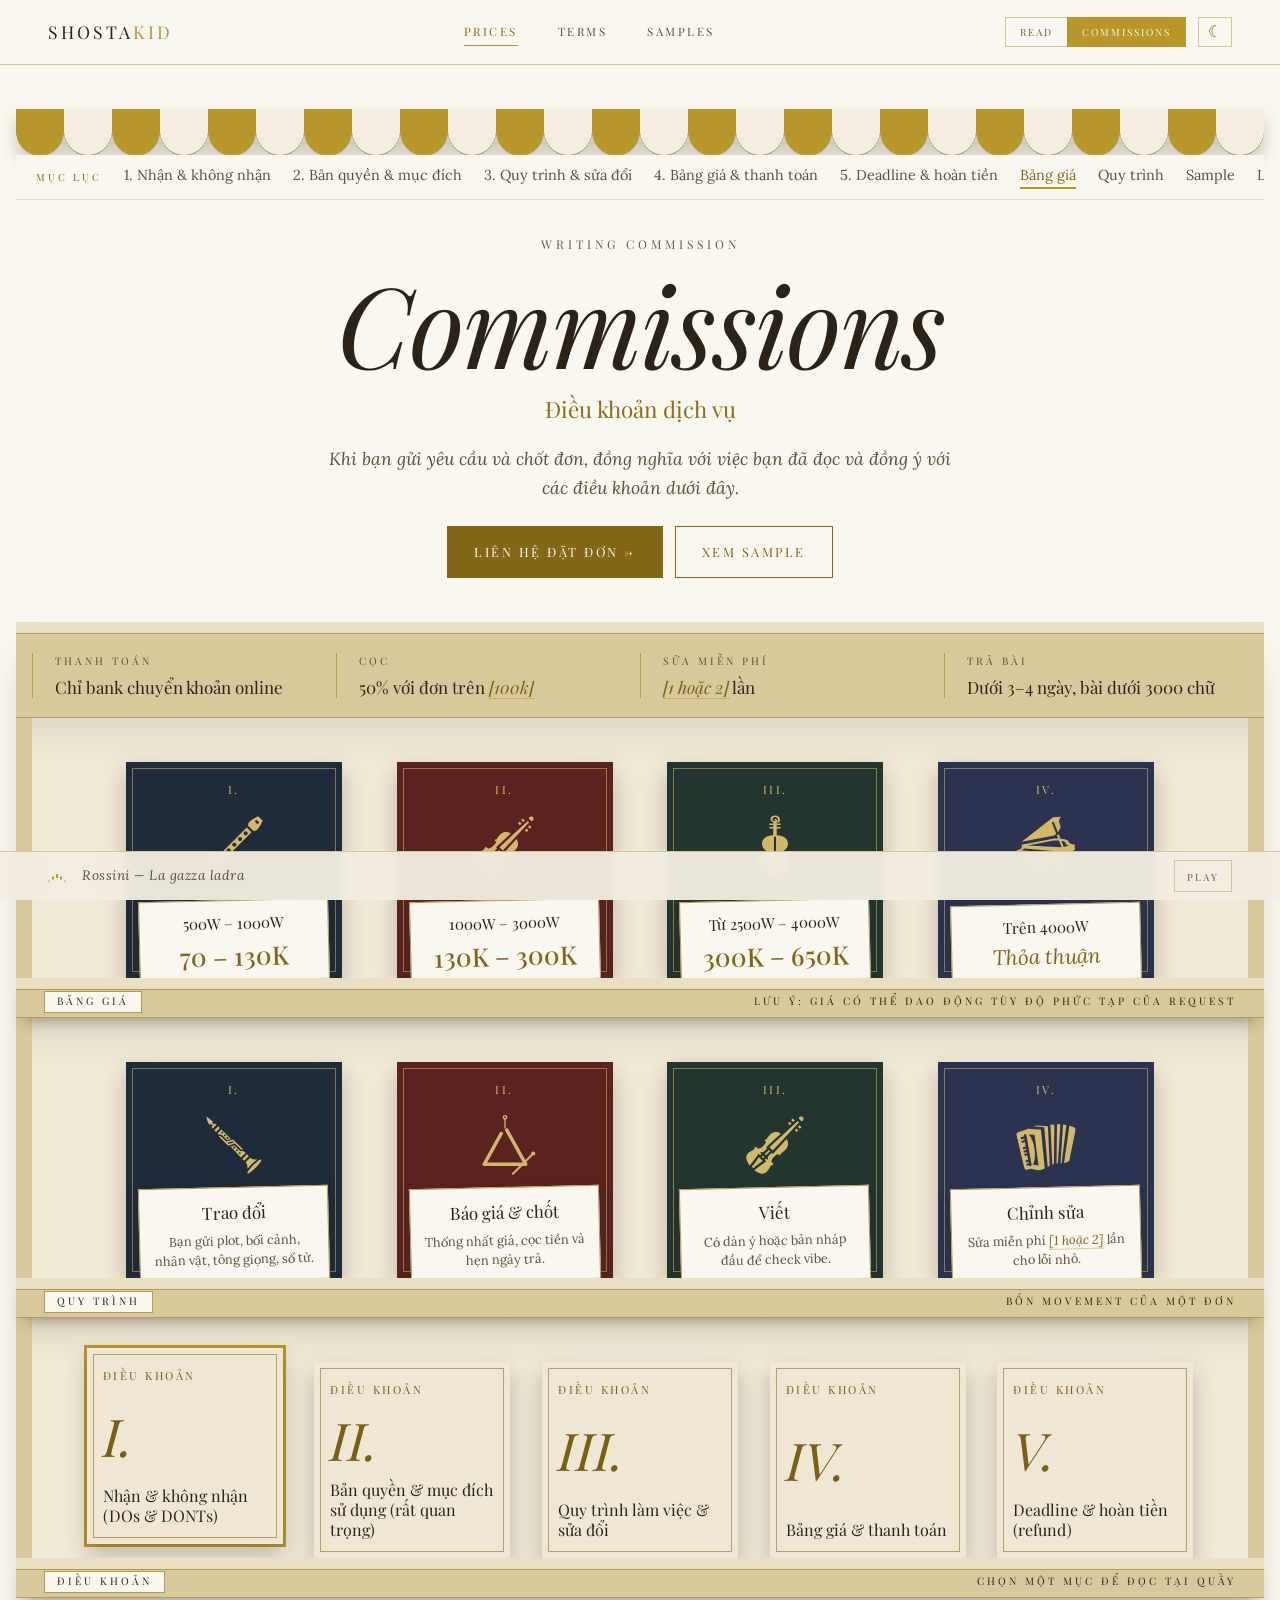
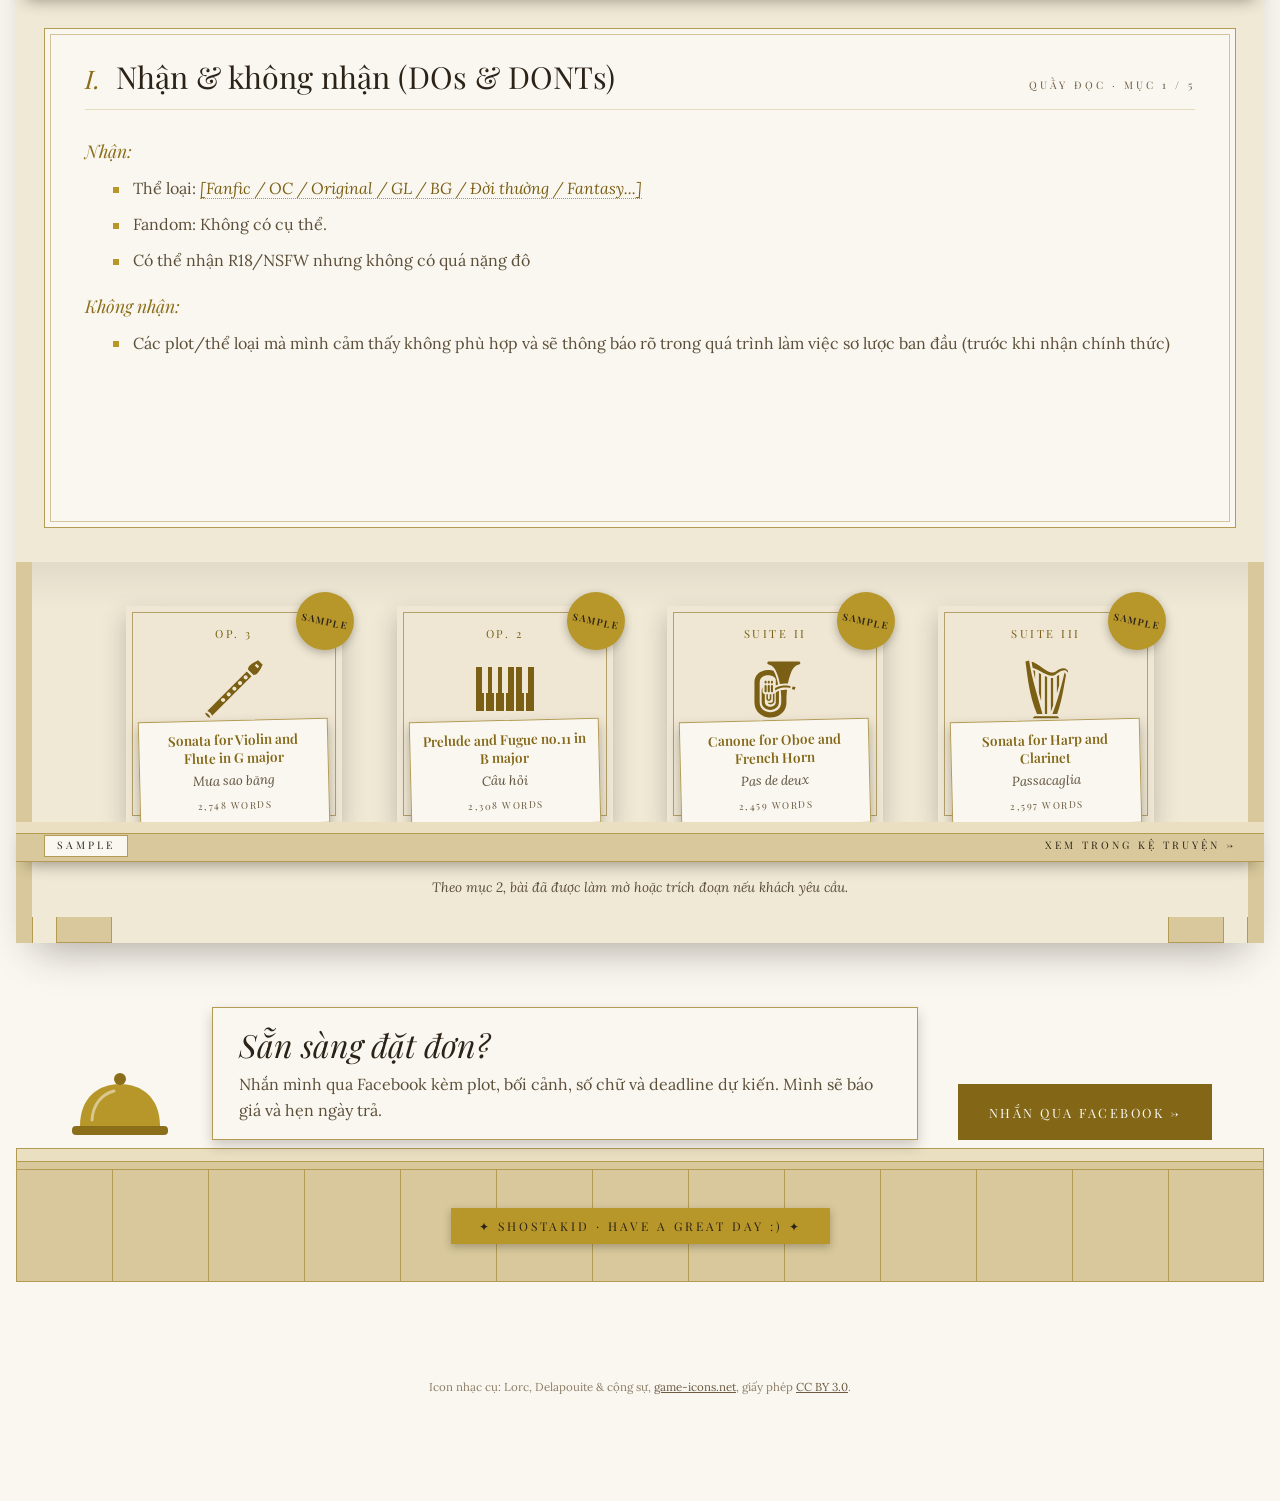
==== commissions.html @ 438cd311 "Tam rem cho link dan thang, chuong moi day truyen len New arrivals, trang thai Complete/In progress " ====
<!DOCTYPE html>
<html lang="vi">
<head>
<meta charset="UTF-8">
<meta name="viewport" content="width=device-width, initial-scale=1.0">
<title>Commission · Terms of Service · ShostaKid</title>
<link rel="icon" type="image/svg+xml" href="favicon.svg">
<link rel="apple-touch-icon" href="apple-touch-icon.png">
<link href="https://fonts.googleapis.com/css2?family=Playfair+Display:ital,wght@0,400;0,500;0,600;1,400;1,500&family=Lora:ital,wght@0,400;0,500;1,400;1,500&family=Nunito:wght@400;600&display=swap" rel="stylesheet">
<link rel="stylesheet" href="commissions.css?v=3">
<!-- Tải sẵn web chính (và bản "vào thẳng") để bấm Read là tức thì. -->
<link rel="prefetch" href="index.html?vao=1">
<link rel="prefetch" href="style.css?v=16">
<link rel="prefetch" href="app.js?v=13">
<script>
/* Chọn theme trước khi vẽ — cùng khoá localStorage với web chính (sk-theme). */
try{document.documentElement.setAttribute('data-theme',localStorage.getItem('sk-theme')||'light')}catch(e){}
document.documentElement.classList.add('js');
</script>
</head>
<body>
<svg width="0" height="0" style="position:absolute" aria-hidden="true" focusable="false">
<symbol id="ic-flute" viewBox="0 0 512 512" fill="currentColor"><path fill="currentColor" d="M449.4 26.29c-5.4 2.56-14.6 7-27.2 14.14c-17.6 9.98-37.7 23.64-45.9 34.27c-1.8 2.33-5 10.39-6.8 17.25c-1.2 4.49-1.4 6.02-1.8 8.25l44 44c2.2-.4 3.8-.6 8.3-1.8c6.9-1.8 15-5 17.3-6.8c10.6-8.2 24.3-28.2 34.2-45.79c7.2-12.62 11.6-21.81 14.2-27.24zM435 54.32l22.7 22.63l-12.8 12.74l-22.7-22.63zm-77.1 61.48L42.49 431.3c7.86 3 15.66 8.3 22.77 15.4c7.09 7.1 12.37 14.9 15.42 22.7L396.1 154zm-8.3 30.7h.1a16 16 0 0 1 11.1 4.7a16 16 0 0 1 0 22.6a16 16 0 0 1-22.7 0a16 16 0 0 1 0-22.6a16 16 0 0 1 11.5-4.7m-45.1 45.3a16 16 0 0 1 11 4.6a16 16 0 0 1 0 22.7a16 16 0 0 1-22.6 0a16 16 0 0 1 0-22.7a16 16 0 0 1 11.6-4.6M259.2 237a16 16 0 0 1 11.1 4.7a16 16 0 0 1 0 22.6a16 16 0 0 1-22.6 0a16 16 0 0 1 0-22.6a16 16 0 0 1 11.5-4.7m-45.3 45.3h.1a16 16 0 0 1 11 4.7a16 16 0 0 1 0 22.6a16 16 0 0 1-22.6 0a16 16 0 0 1 0-22.6a16 16 0 0 1 11.5-4.7m-45.2 45.3a16 16 0 0 1 11.1 4.6a16 16 0 0 1 0 22.7a16 16 0 0 1-22.7 0a16 16 0 0 1 0-22.7a16 16 0 0 1 11.6-4.6M29.04 446.5c-1.44 0-2.13.4-2.25.5c-.21.2-1.2 2.3.43 7.5c1.7 5.2 5.87 12.1 12.02 18.2c6.15 6.2 13.01 10.4 18.24 12.1c5.16 1.6 7.29.6 7.5.4s1.2-2.4-.43-7.5c-1.69-5.2-5.87-12.1-12.02-18.3c-6.15-6.1-13.01-10.3-18.24-12c-1.93-.6-3.44-.8-4.58-.9z"/></symbol>
<symbol id="ic-violin" viewBox="0 0 512 512" fill="currentColor"><path fill="currentColor" d="m470.9 26l-23 7.69l-.1 12.66l17.8 17.81l12.7-.1l7.7-23.04zm-32.5 37l-227 210.5l27.2 27L449 73.57zm-39.6-19.33L385.7 56.7l15.6 15.5l13.5-12.53zm53.5 53.59l-12.5 13.54l15.5 15.4l13.1-13zm-79.6-27.52l-13 13.02l14.6 14.61l13.5-12.58zm54.5 54.46l-12.5 13.6l14.5 14.5l13.1-13.1zm-124 39.2c-28.7-17.5-72-25.4-116.3 47.8l-7.2-1.4l-7.3 13c3.8 1 13.5 8.2 12.4 12.1c-3.5 11.3-48.2 64.3-70.6 44.5c-2.9-2.6-5.8-5.7-8-9.6l-14.35 7.9c1.23 10-1.95 13.8-6.38 15.8c-82.975 36.6-64.15 78.6-33.01 126.9l3.11-3c22.09-22.2 43.62-54.6 62.73-82.7l6.1-9.3l13 13l10.1-10.1l-10.8-10.9l18.8-7.3l5.1 5.2l33.3-33.4c-2.9-3-5.9-6-8.9-8.9zm45.5 45.5L239 327l-8.9-8.9l-33.3 33.3l5 5.1l-7.1 18.9l-10.9-11l-10.1 10.2l12.8 12.9l-9.2 6.3c-27.6 18.9-60.6 40.6-82.61 62.7l-3.14 3c48.45 31.2 90.45 50 127.05-33c2-4.4 5.7-7.6 15.8-6.4l7.8-14.3c-3.8-2.3-7-5-9.6-8c-19.8-22.4 33.2-67.2 44.5-70.7c3.9-1.1 11 8.6 12.1 12.4l13-7.1l-1.4-7.2c73.2-44.3 65.4-87.7 47.9-116.3M206.9 295l-33.2 33.3l10.1 10.1l33.3-33.3zm-46.3 46.3l-10.2 10.1l10.2 10.1l10.1-10.1zm-33.4 13c-16.4 24.2-34.63 51-54.84 72l2.97 10.3l10.36 3c21.11-20.1 48.01-38.4 72.11-54.8z"/></symbol>
<symbol id="ic-cello" viewBox="0 0 512 512" fill="currentColor"><g transform="translate(256 0) scale(1.18 1) translate(-256 0)"><path fill-rule="evenodd" d="M256 176c-58 0-88 28-88 70c0 30 18 48 34 60c-26 14-58 42-58 94c0 58 50 86 112 86s112-28 112-86c0-52-32-80-58-94c16-12 34-30 34-60c0-42-30-70-88-70zM214 330c-10 22 10 44-2 70l10 3c12-28-8-50 2-70zM298 330c10 22-10 44 2 70l-10 3c-12-28 8-50-2-70zM222 414h68v10h-68zM249 190h14v200h-14z"/><path d="M244 64h24v118h-24z"/><path fill-rule="evenodd" d="M256 20c-18 0-30 12-30 28s12 26 28 26c10 0 16-6 16-14s-6-12-12-12a6 6 0 0 0 0 12c2 0 3 1 3 2s-2 4-6 4c-9 0-16-7-16-16s8-18 17-18c12 0 20 10 20 22c0 8-3 14-8 18l10 6c7-6 12-14 12-24c0-20-14-34-34-34z"/><path d="M218 84h26v12h-26zM268 84h26v12h-26zM218 112h26v12h-26zM268 112h26v12h-26z"/><path d="M251 484h10v24h-10z"/></g></symbol>
<symbol id="ic-grand-piano" viewBox="0 0 512 512" fill="currentColor"><path fill="currentColor" d="m376.3 30.6l-63.3 3L61.43 230.9l261.47-51.5c5.8-4.6 10.9-9 15.4-13.1L302 75.6l15.5-6.2l33.7 84.2c55.1-60.2-20.4-71.1 25.1-123M357 168l-13.2 11.9l9.6 24.1c-9.1-.4-19.2-.6-30.5-.7L61.43 254.9s.34 2.2.84 5.5c2.36 15.5-7.73 30.2-23.07 33.6c-8.93 2-16.61 3.7-16.61 3.7l3.95 21.2l334.16 30.5l126-53.9l-.9-43.4c-81.1-8.7-11.4-39.4-114-47zm-16.2 51.3c7.1.1 13.4.4 19 .7l21.5 53.8l-273.6-14.5l209.9-39.9c8.5-.1 16.2-.2 23.2-.1m37.6 2.4c56.8 7.8 14.9 32.1 65 36.5l-44.9 13.5zM83.78 284.8L358.4 307l-18.1 16.1l-280.68-25.9zm-1.35 53.6l13.65 97.1l-3.47 6.2l.36 15.8l17.13 1.6l17.1-6.2v-13.2l-4.8-3.9l9.1-93zM184 350.5V426l105.2 9v-75.2l-16.7-1.5V417l-71.8-6v-59zm209.8 2.7l-29.4 10.9l-24.8-2l15.6 99.4l-3.9 5.1l.8 18l17.1 1.7l15.9-7.4l.3-13.2l-3.9-3.9zm-208.7 89.6l-28.4 9.5l3.1 14.4l102.3 10.1l21-7.4l1.1-18.3z"/></symbol>
<symbol id="ic-clarinet" viewBox="0 0 512 512" fill="currentColor"><path fill="currentColor" d="M37.1 28.45c-.27 29.1 9.07 46.67 25.07 67.1l9.66-9.6l14.73 14.75l-11.46 11.4l9.81 12.6l31.19-31.25l-12.2-10.1l-7.83 7.8l-14.74-14.7l6.37-6.4zm92.2 78.25L98.11 138l14.09 14.1l31.3-31.2zm25.7 25.7l-31 31l10 10c10-4 22-1 30 7c15 14 37 37 37 37l29-11zm12 20c3 2 3 7 0 10s-7 3-10 0s-3-8 0-10c3.2-2.8 7.3-2.6 10 0m22 21c3 3 3 8 0 11c-3 2-8 2-11 0c-3-3-3-8 0-11c3.4-2.8 8.1-2.8 11 0M141.3 184c-2.9 0-5.5.5-7.9 1.3l76.8 76.7l53.2-17.2s28.4 27.6 44 42.7c6 5.9 14.9 7.7 22.8 4.8c-27.1-26.8-55.3-54-82.8-80.9l-53 17.1s-24.2-24.2-38.2-38.1c-4-4.1-9.3-6.3-14.9-6.4m68.7 10.4c3 3 3 8 0 11s-8 3-11 0c-2-3-2-8 0-11c3.4-2.8 8.1-2.8 11 0m34.2 31.3l9.5 9.3l-40.2 12.6l-9.3-9.3zm14.8 31.7l-30 11l9 9l73 79l38-37l-18-16l-1 1c-11 3-22 0-31-7c-15-16-40-40-40-40m3 13c3 3 3 8 0 11s-8 3-11 0s-3-8 0-11c4.3-2.7 7.1-2 11 0m22 22c3 3 3 8 0 11s-7 3-10 0s-3-8 0-11c3.3-1.9 7.1-1.9 10 0m23 23c3 3 3 8 0 11c-3 2-8 2-11 0c-3-3-3-8 0-11c3.4-2.8 8.1-2.8 11 0m52.7 15.5l-37.3 37.3l14.1 14.1l37.3-37.2zm26.2 26.3l-37.3 37.3c19.2 19.2 14.6 55.7 14.6 55.7s11.6-17.5 35.7-41.5l.5-.6c24.5-24.5 42.2-36.2 42.2-36.2s-36.5 4.5-55.7-14.7m85.5 14.5c-9.4 0-35.6 19.4-62.3 46.1c-30.4 30.4-50.7 59.5-45.2 64.9c5.4 5.5 34.5-14.8 64.9-45.2s50.7-59.5 45.2-64.9c-.6-.6-1.4-.9-2.6-.9"/></symbol>
<symbol id="ic-triangle" viewBox="0 0 512 512" fill="currentColor"><g fill="none" stroke="currentColor" stroke-linecap="round" stroke-linejoin="round"><path d="M226 164L90 410h332L270 136" stroke-width="28"/><path d="M256 118V40" stroke-width="10"/><circle cx="256" cy="34" r="14" stroke-width="10"/><path d="M320 486L482 324" stroke-width="16"/></g><circle cx="482" cy="324" r="16" fill="currentColor"/></symbol>
<symbol id="ic-accordion" viewBox="0 0 512 512" fill="currentColor"><path fill="currentColor" d="M343.8 87.8L340.3 403c3.5-1 7.1-1 10.7-2l20.6-310.4c-9.1-.95-19.1-2.31-27.8-2.8m48.6 4.2l-20.5 309h9L419 95.9s-9.8-1.9-26.6-3.9m-101.1.3L306.4 412c4.1-1 8.4-3 13-4l3.5-313.7zm-110.9 7.6c-8.8 2-17.7 4.2-26.6 6.7l88.2 7.8L269.5 430s6.1-4 16.4-9l-14.8-315.7zm262.4 1.5l-42.5 300.1s17.8-6.6 30.1-11.2c7.3-2.8 12.6-9 14.1-16.7c8.5-42.4 36.6-183.7 47.1-236.4c2.4-11.3-4.4-22.5-15.5-25.9c-15-4.5-33.3-9.9-33.3-9.9m-325.6 24.5s-56.64 18.6-84.95 28c-8.87 2.9-14.03 12.1-11.86 21.2C32.62 226.5 70.73 386.6 83.5 440c1.12 5 4.06 9 8.17 11c4.11 3 9.03 4 13.63 2c14-3 31.1-7 31.1-7s26.6 6 47.4 10c15.7 4 32.1 2 46.4-6c8.4-4 16-8 16-8l-30.6-308.5zm-4.8 43.3l51.6 4.4L196.1 419l-45.2-8c18.1-23.2 20.6-74.6 13.1-124.4c-7.9-53.2-27.4-104.5-51.5-116.9zm-23.2.5c4.84.2 9.09 3.7 9.96 8.7L140.6 414c1 6-2.8 11-8.5 12c-5.6 1-11-2-12-8l-.2-1l-18.4 5l-3.36-16l18.86-5l-1.7-10.4l-19.27 5.2l-3.43-16.3l19.8-5.4l-6.3-35.4l-20.87 5.7l-3.44-16.3l21.51-5.9l-1.9-10.3l-21.75 6l-3.44-16.3l22.37-6.2l-1.86-10.5l-22.71 6.2l-3.44-16.3l23.26-6.4l-6.27-35.7l-24.42 6.7l-3.44-16.3l24.97-6.9l-2.13-12l-25.36 6.9l-3.43-16.3l25.89-7.1l-1-5.7c-1-5.7 2.79-11.1 8.46-12.1c.71-.1 1.41-.2 2.1-.2"/></symbol>
<symbol id="ic-piano-keys" viewBox="0 0 512 512" fill="currentColor"><path fill="currentColor" d="M24 80v352h64V288H72V80zm96 0v208h-16v144h64V288h-16V80zm80 0v208h-16v144h64V288h-16V80zm80 0v208h-16v144h64V80zm64 0v352h64V288h-16V80zm96 0v208h-16v144h64V80z"/></symbol>
<symbol id="ic-tuba" viewBox="0 0 512 512" fill="currentColor"><path fill="currentColor" d="M207.1 35.3c-6.5 0-12 5-12.5 11.5s4 12.3 10.4 13.4c32.2 5.3 52.9 35.2 67.7 72.9c10 25.3 17.1 54.2 22.1 83.2c24.7-5.7 47.1-5.7 64.5-4c4.9-27.6 11.8-55.1 21.4-79.2c14.8-37.7 35.5-67.6 67.7-72.9c6.4-1.1 10.9-6.9 10.4-13.4s-6-11.5-12.5-11.5zm-6 68.5c-54.3.4-109.52 32.8-109.52 99.5v159.6C91.58 443 155.2 484 219.6 484c58.3 0 116.1-34 126.3-99.7c.5-1.4.7-2.7.6-4.2v-.1c.7-5.5 1-11.2 1-17.1v-41.7c.9-17.5 2.3-37.9 4.7-59.4c-13.5-1.1-31.1-.8-50.5 4.4c2.1 20.2 3.4 39.3 4.2 55.8v40.9c0 53.1-43.5 79.1-86.3 79.1s-86.3-26-86.3-79.1V203.3c0-47.9 48.6-63.4 86.3-56.2c20.4 3.9 39.1 14.5 42.8 33.4V227c6.2-2.7 12.4-5 18.5-6.9c-2.5-13.1-5.4-26.3-8.8-39.1c-7-26.2-16-50.9-28.2-70.5c-5.3-1.8-10.8-3.2-16.5-4.3c-8.6-1.6-17.4-2.4-26.3-2.4m-20.4 87.1c-4.5 0-8.3 3.7-8.3 8.3v4.2c0 4.6 3.8 8.4 8.3 8.4c4.6 0 8.4-3.8 8.4-8.4v-4.2c0-4.6-3.8-8.3-8.4-8.3m25.5 0c-4.5 0-8.3 3.7-8.3 8.3v4.2c0 4.6 3.8 8.4 8.3 8.4c4.6 0 8.4-3.8 8.4-8.4v-4.2c0-4.6-3.8-8.3-8.4-8.3m25.6 0c-4.5 0-8.3 3.7-8.3 8.3v4.2c0 4.6 3.8 8.4 8.3 8.4c4.6 0 8.4-3.8 8.4-8.4v-4.2c0-4.6-3.8-8.3-8.4-8.3M180.7 224c-4.5 0-8.3 3.7-8.3 8.2v41.2c0 4.6 3.8 8.3 8.3 8.3c4.6 0 8.4-3.7 8.4-8.3v-41.2c0-4.5-3.8-8.2-8.4-8.2m25.5 0c-4.5 0-8.3 3.7-8.3 8.2v41.2c0 4.6 3.8 8.3 8.3 8.3c4.6 0 8.4-3.7 8.4-8.3v-41.2c0-4.5-3.8-8.2-8.4-8.2m25.6 0c-4.5 0-8.3 3.7-8.3 8.2v41.2c0 4.6 3.8 8.3 8.3 8.3c4.6 0 8.4-3.7 8.4-8.3v-41.2c0-4.5-3.8-8.2-8.4-8.2m108.5 4c-23.3-.1-52.8 4.2-83.4 20v19c52-30 101.8-22 119.9-18l4.7-16c-8.5-2.2-23-4.9-41.2-5m56.5 8l-5.2 19l20.5 9.1l8.5-24.4zm-241 6.1c-4 8-6.4 18.8-6.4 33.9v84.1c0 40.9 34.2 62.9 69 62.9s69-22 69-62.9v-89.3c-8.2 3.2-16.6 7.2-25 12.4v76.9c0 25.6-22.4 37.6-44 37.6s-44-12-44-37.6v-62.6c-10.7-2.8-18.6-12.6-18.6-24.2zm95.9 48.3c-.9.7-1.8 1.4-2.8 2.1c-2.3 1.8-4.9 3.1-7.6 4l-1.2.4l-.9.3v53.4c0 10.9-8.7 16.2-17.2 16.2c-11.8 0-25.3-.1-25.3-.1c5.5 8.3 15.4 12.6 25.3 12.6c14.9 0 29.7-9.7 29.7-28.7zm-64.8 7.9v33.6c0 5.2 2.1 10.3 5.9 14.1c3.7 3.7 8.8 5.8 14.1 5.8s10.3-2.1 14.1-5.8c3.7-3.8 5.8-8.9 5.8-14.1v-33.6h-12.5v33.6c0 1.9-.8 3.8-2.2 5.2s-3.2 2.2-5.2 2.2s-3.9-.8-5.3-2.2s-2.2-3.3-2.2-5.2v-33.6z"/></symbol>
<symbol id="ic-harp" viewBox="0 0 512 512" fill="currentColor"><path fill="currentColor" d="m120.7 27.53l-28.93 8.56C112.1 187.8 125.6 321.9 183.9 455H228c-40-140.6-84.2-280.4-107.3-427.47m19.9 10.36c2.6 16.05 5.5 32.03 8.7 47.95c9.8 2.67 19.9 6.9 30.1 11.85c18.3 8.71 37.3 19.81 56.1 29.51s37.3 17.9 53.6 21.1c16.4 3.2 29.8 1.7 41.6-7c22.2-16.4 38.4-26.2 51.3-31.4c12.8-5.2 23.3-5.9 31.6-1.8c7.8 4 11.5 11.1 14.2 17.1l5.1-11.3c-7.3-12.9-18.1-21.38-32.9-23.26c-16.2-2.05-38.4 4.06-66 25.66c-14.4 11.3-33 9.7-50.6 2.8c-17.5-6.9-35.7-18.9-54.2-31.64c-18.6-12.74-37.3-26.21-54.8-35.98c-12.3-6.86-23.8-11.66-33.8-13.59m12.8 68.31q7.2 34.5 15.6 68.7v-62.2c-5.4-2.6-10.6-4.8-15.6-6.5M404.8 124c-27 110.6-55.1 223.8-97.7 331h38.6c34.5-94.4 51-203.5 70.3-311.3c-1.8-3.8-3-7.4-4.3-10.4c-2.3-5.3-4.3-8.1-6.3-9.1c-.2-.1-.4-.2-.6-.2M199 128.1v160.4c5.9 21.1 11.9 42.1 18 63.1V137.8c-6.1-3.2-12.1-6.5-18-9.7M361 142q-8.1 5.4-18 12.6V288h1c5.9-20.9 11.5-41.8 17-62.8zm-114 10.8V455h18V160.2c-6-2.2-12-4.7-18-7.4m66 14.3c-5.9.7-11.9.8-18 .2v269.8c6.3-16.4 12.3-32.9 18-49.6zM163.9 473l-15.1 16h214.4l-15.1-16z"/></symbol>
</svg>

<header class="cm-top">
  <div class="cm-top-in">
    <a class="cm-logo" href="index.html?vao=1#home">Shosta<span>Kid</span></a>
    <nav class="cm-links" aria-label="Commission">
      <a href="#prices" data-spy>Prices</a>
      <a href="#terms" data-spy>Terms</a>
      <a href="#samples" data-spy>Samples</a>
    </nav>
    <div class="cm-right">
      <div class="cm-zone" aria-label="Chuyển vùng">
        <a href="index.html?vao=1">Read</a><span aria-current="page">Commissions</span>
      </div>
      <button type="button" class="cm-icon cm-theme" id="themeBtn" aria-label="Đổi giao diện sáng/tối">☾</button>
      <button type="button" class="cm-icon cm-burger" id="burger" aria-label="Mở menu" aria-expanded="false" aria-controls="menu">
        <svg width="22" height="22" viewBox="0 0 24 24" fill="none" stroke="currentColor" stroke-width="1.8" stroke-linecap="round" aria-hidden="true"><path d="M4 7h16M4 12h16M4 17h16"/></svg>
      </button>
    </div>
  </div>
  <nav class="cm-menu" id="menu" aria-label="Menu">
    <a href="#prices">Prices</a>
    <a href="#terms">Terms</a>
    <a href="#samples">Samples</a>
    <div class="cm-zone"><a href="index.html?vao=1">Read</a><span aria-current="page">Commissions</span></div>
    <button type="button" class="cm-icon" id="themeBtnM">Đổi sáng / tối</button>
  </nav>
</header>

<div class="cm-awning" aria-hidden="true"></div>

<main class="cm-wrap" id="top">
  <nav class="cm-toc" aria-label="Mục lục">
    <small>Mục lục</small>
    <a href="#tos-1" data-spy>1. Nhận &amp; không nhận</a>
    <a href="#tos-2" data-spy>2. Bản quyền &amp; mục đích</a>
    <a href="#tos-3" data-spy>3. Quy trình &amp; sửa đổi</a>
    <a href="#tos-4" data-spy>4. Bảng giá &amp; thanh toán</a>
    <a href="#tos-5" data-spy>5. Deadline &amp; hoàn tiền</a>
    <a href="#prices" data-spy>Bảng giá</a>
    <a href="#process" data-spy>Quy trình</a>
    <a href="#samples" data-spy>Sample</a>
    <a href="#contact" data-spy>Liên hệ</a>
  </nav>

  <section class="cm-hero">
    <div class="cm-eyebrow">Writing commission</div>
    <h1>Commissions</h1>
    <div class="cm-vi">Điều khoản dịch vụ</div>
    <p class="cm-lead">Khi bạn gửi yêu cầu và chốt đơn, đồng nghĩa với việc bạn đã đọc và đồng ý với các điều khoản dưới đây.</p>
    <div class="cm-cta">
      <a class="cm-btn solid" href="https://www.facebook.com/naamsclone" target="_blank" rel="noopener">Liên hệ đặt đơn →</a>
      <a class="cm-btn" href="#samples">Xem sample</a>
    </div>
  </section>

  <div class="cm-store">
    <div class="cm-facts" aria-label="Tóm tắt">
      <div class="cm-fact"><small>Thanh toán</small><b>Chỉ bank chuyển khoản online</b></div>
      <div class="cm-fact"><small>Cọc</small><b>50% với đơn trên <span class="ph">[100k]</span></b></div>
      <div class="cm-fact"><small>Sửa miễn phí</small><b><span class="ph">[1 hoặc 2]</span> lần</b></div>
      <div class="cm-fact"><small>Trả bài</small><b>Dưới 3–4 ngày, bài dưới 3000 chữ</b></div>
    </div>

    <section class="cm-shelf" id="prices" aria-labelledby="prices-h">
      <div class="cm-row">
        <div class="cm-disc" style="--cv:#1F2A3A">
          <div class="cm-cover"><i class="cm-ring"></i><span class="cm-no">I.</span><svg class="ic" aria-hidden="true"><use href="#ic-flute"/></svg></div>
          <div class="cm-plateb"><span class="cm-pw">500W – 1000W</span><span class="cm-price">70 – 130K</span></div>
        </div>
        <div class="cm-disc" style="--cv:#5A2320">
          <div class="cm-cover"><i class="cm-ring"></i><span class="cm-no">II.</span><svg class="ic" aria-hidden="true"><use href="#ic-violin"/></svg></div>
          <div class="cm-plateb"><span class="cm-pw">1000W – 3000W</span><span class="cm-price">130K – 300K</span></div>
        </div>
        <div class="cm-disc" style="--cv:#23352F">
          <div class="cm-cover"><i class="cm-ring"></i><span class="cm-no">III.</span><svg class="ic" aria-hidden="true"><use href="#ic-cello"/></svg></div>
          <div class="cm-plateb"><span class="cm-pw">Từ 2500W – 4000W</span><span class="cm-price">300K – 650K</span></div>
        </div>
        <div class="cm-disc" style="--cv:#2B3350">
          <div class="cm-cover"><i class="cm-ring"></i><span class="cm-no">IV.</span><svg class="ic" aria-hidden="true"><use href="#ic-grand-piano"/></svg></div>
          <div class="cm-plateb"><span class="cm-pw">Trên 4000W</span><span class="cm-price neg">Thỏa thuận</span></div>
        </div>
      </div>
      <div class="cm-plank"><span class="cm-plate"><h2 id="prices-h">Bảng giá</h2></span><span class="cm-pr">Lưu ý: giá có thể dao động tùy độ phức tạp của request</span></div>
    </section>

    <section class="cm-shelf" id="process" aria-labelledby="process-h">
      <div class="cm-row">
        <div class="cm-disc" style="--cv:#1F2A3A">
          <div class="cm-cover"><i class="cm-ring"></i><span class="cm-no">I.</span><svg class="ic" aria-hidden="true"><use href="#ic-clarinet"/></svg></div>
          <div class="cm-plateb"><span class="cm-pt">Trao đổi</span><span class="cm-pd">Bạn gửi plot, bối cảnh, nhân vật, tông giọng, số từ.</span></div>
        </div>
        <div class="cm-disc" style="--cv:#5A2320">
          <div class="cm-cover"><i class="cm-ring"></i><span class="cm-no">II.</span><svg class="ic" aria-hidden="true"><use href="#ic-triangle"/></svg></div>
          <div class="cm-plateb"><span class="cm-pt">Báo giá &amp; chốt</span><span class="cm-pd">Thống nhất giá, cọc tiền và hẹn ngày trả.</span></div>
        </div>
        <div class="cm-disc" style="--cv:#23352F">
          <div class="cm-cover"><i class="cm-ring"></i><span class="cm-no">III.</span><svg class="ic" aria-hidden="true"><use href="#ic-violin"/></svg></div>
          <div class="cm-plateb"><span class="cm-pt">Viết</span><span class="cm-pd">Có dàn ý hoặc bản nháp đầu để check vibe.</span></div>
        </div>
        <div class="cm-disc" style="--cv:#2B3350">
          <div class="cm-cover"><i class="cm-ring"></i><span class="cm-no">IV.</span><svg class="ic" aria-hidden="true"><use href="#ic-accordion"/></svg></div>
          <div class="cm-plateb"><span class="cm-pt">Chỉnh sửa</span><span class="cm-pd">Sửa miễn phí <span class="ph">[1 hoặc 2]</span> lần cho lỗi nhỏ.</span></div>
        </div>
      </div>
      <div class="cm-plank"><span class="cm-plate"><h2 id="process-h">Quy trình</h2></span><span class="cm-pr">Bốn movement của một đơn</span></div>
    </section>

    <section class="cm-shelf" id="terms" aria-labelledby="terms-h">
      <div class="cm-row cm-row-terms" role="group" aria-label="Chọn mục điều khoản">
        <button type="button" class="cm-disc term" data-term="0" aria-pressed="true" aria-controls="tos-1">
          <span class="cm-cover"><i class="cm-ring"></i><span class="cm-no">Điều khoản</span><span class="cm-roman">I.</span><span class="cm-tt">Nhận &amp; không nhận (DOs &amp; DONTs)</span></span>
        </button>
        <button type="button" class="cm-disc term" data-term="1" aria-pressed="false" aria-controls="tos-2">
          <span class="cm-cover"><i class="cm-ring"></i><span class="cm-no">Điều khoản</span><span class="cm-roman">II.</span><span class="cm-tt">Bản quyền &amp; mục đích sử dụng (rất quan trọng)</span></span>
        </button>
        <button type="button" class="cm-disc term" data-term="2" aria-pressed="false" aria-controls="tos-3">
          <span class="cm-cover"><i class="cm-ring"></i><span class="cm-no">Điều khoản</span><span class="cm-roman">III.</span><span class="cm-tt">Quy trình làm việc &amp; sửa đổi</span></span>
        </button>
        <button type="button" class="cm-disc term" data-term="3" aria-pressed="false" aria-controls="tos-4">
          <span class="cm-cover"><i class="cm-ring"></i><span class="cm-no">Điều khoản</span><span class="cm-roman">IV.</span><span class="cm-tt">Bảng giá &amp; thanh toán</span></span>
        </button>
        <button type="button" class="cm-disc term" data-term="4" aria-pressed="false" aria-controls="tos-5">
          <span class="cm-cover"><i class="cm-ring"></i><span class="cm-no">Điều khoản</span><span class="cm-roman">V.</span><span class="cm-tt">Deadline &amp; hoàn tiền (refund)</span></span>
        </button>
      </div>
      <div class="cm-plank"><span class="cm-plate"><h2 id="terms-h">Điều khoản</h2></span><span class="cm-pr">Chọn một mục để đọc tại quầy</span></div>
      <div class="cm-desk">
        <div class="cm-panel" id="tos-1" role="region" aria-labelledby="tos-1-h">
          <div class="cm-panel-head"><h3 id="tos-1-h"><i>I.</i>Nhận &amp; không nhận (DOs &amp; DONTs)</h3><span class="cm-counter">Quầy đọc · mục 1 / 5</span></div>
          <div class="cm-sec-body">
<div class="cm-sub">Nhận:</div>
          <div class="cm-li l2">Thể loại: <span class="ph">[Fanfic / OC / Original / GL / BG / Đời thường / Fantasy...]</span></div>
          <div class="cm-li l2">Fandom: Không có cụ thể.</div>
          <div class="cm-li l2">Có thể nhận R18/NSFW nhưng không có quá nặng đô</div>
          <div class="cm-sub">Không nhận:</div>
          <div class="cm-li l2">Các plot/thể loại mà mình cảm thấy không phù hợp và sẽ thông báo rõ trong quá trình làm việc sơ lược ban đầu (trước khi nhận chính thức)</div>
          </div>
        </div>
        <div class="cm-panel" id="tos-2" role="region" aria-labelledby="tos-2-h">
          <div class="cm-panel-head"><h3 id="tos-2-h"><i>II.</i>Bản quyền &amp; mục đích sử dụng (rất quan trọng)</h3><span class="cm-counter">Quầy đọc · mục 2 / 5</span></div>
          <div class="cm-sec-body">
<div class="cm-sub">Đối với khách:</div>
          <div class="cm-li l2">Bài viết chỉ dành cho <strong>MỤC ĐÍCH CÁ NHÂN</strong> (đọc, in ấn lưu niệm phi thương mại, tặng bạn bè...).</div>
          <div class="cm-li l2"><strong>TUYỆT ĐỐI KHÔNG:</strong> Dùng cho mục đích thương mại (bán lại kiếm tiền), không đem đi dự thi, không nạp/train dữ liệu vào các công cụ AI.</div>
          <div class="cm-li l2">Nếu đăng tải lại lên MXH, vui lòng <strong>ghi rõ credit/tên tác giả</strong> (Link Web của mình).</div>
          <div class="cm-sub">Đối với tác giả (mình):</div>
          <div class="cm-li l2">Mình giữ tác quyền (quyền tác giả) đối với bài viết.</div>
          <div class="cm-li l2">Mình có quyền trích đoạn ngắn hoặc làm mờ thông tin để đăng portfolio / show sample (Nếu bạn muốn giữ bí mật hoàn toàn không công khai, vui lòng báo trước <span class="ph">[có thể phụ thu nhẹ hoặc không tùy bạn]</span>).</div>
          </div>
        </div>
        <div class="cm-panel" id="tos-3" role="region" aria-labelledby="tos-3-h">
          <div class="cm-panel-head"><h3 id="tos-3-h"><i>III.</i>Quy trình làm việc &amp; sửa đổi</h3><span class="cm-counter">Quầy đọc · mục 3 / 5</span></div>
          <div class="cm-sec-body">
<div class="cm-num"><i>1.</i><div><b>Trao đổi:</b> Khách gửi thông tin (Plot, brief của plot, bối cảnh, thiết lập nhân vật, tông giọng, số từ dự kiến, deadline nếu có).</div></div>
          <div class="cm-num"><i>2.</i><div><b>Báo giá &amp; Chốt:</b> Thống nhất giá, cọc tiền và hẹn ngày trả.</div></div>
          <div class="cm-num"><i>3.</i><div><b>Tiến hành viết:</b></div></div>
          <div class="cm-li l2">Có thể gửi dàn ý chi tiết / bản nháp đoạn đầu để check vibe (nếu comm dài).</div>
          <div class="cm-li l2">Viết bản hoàn chỉnh.</div>
          <div class="cm-li l2">Nếu thời gian viết dự kiến dài hơn 5 ngày, sẽ bắt đầu cập nhật progress cho bạn 1 lần/2 ngày</div>
          <div class="cm-num"><i>4.</i><div><b>Chỉnh sửa:</b></div></div>
          <div class="cm-li l2">Được yêu cầu sửa miễn phí <b><span class="ph">[1 hoặc 2]</span></b> lần (chỉ áp dụng cho lỗi chính tả, OOC nhẹ, tinh chỉnh chi tiết nhỏ, diễn đạt).</div>
          <div class="cm-li l2"><b>Không hỗ trợ:</b> Đập đi viết lại toàn bộ, thay đổi hoàn toàn cốt truyện/thiết lập ban đầu đã chốt. Nếu muốn thay đổi lớn, tính phí phát sinh <b><span class="ph">[5% giá trị đơn]</span></b>.</div>
          </div>
        </div>
        <div class="cm-panel" id="tos-4" role="region" aria-labelledby="tos-4-h">
          <div class="cm-panel-head"><h3 id="tos-4-h"><i>IV.</i>Bảng giá &amp; thanh toán</h3><span class="cm-counter">Quầy đọc · mục 4 / 5</span></div>
          <div class="cm-sec-body">
<div class="cm-li"><b>Cách tính giá:</b> Tham khảo <a href="#prices">bảng giá</a> đi kèm.</div>
          <div class="cm-li"><b>Phương thức:</b> Chỉ nhận bank chuyển khoản online. Không nhận bất cứ hình thức thanh toán nào khác.</div>
          <div class="cm-li"><b>Quy định cọc:</b></div>
          <div class="cm-li l2">Dưới <span class="ph">[100k]</span>: Thanh toán <b>100%</b> trước khi viết.</div>
          <div class="cm-li l2">Đơn lớn hơn: Cọc trước <b>50%</b>, thanh toán 50% còn lại sau khi mình gửi bản final (có watermark/chụp màn hình) để nhận file text hoàn chỉnh.</div>
          </div>
        </div>
        <div class="cm-panel" id="tos-5" role="region" aria-labelledby="tos-5-h">
          <div class="cm-panel-head"><h3 id="tos-5-h"><i>V.</i>Deadline &amp; hoàn tiền (refund)</h3><span class="cm-counter">Quầy đọc · mục 5 / 5</span></div>
          <div class="cm-sec-body">
<div class="cm-li"><b>Thời gian trả bài:</b> Tùy vào độ dài và lịch cá nhân, thường sẽ dưới 3-4 ngày với các bài dưới 3000 chữ, cộng thêm 1-2 ngày với mỗi 1000 chữ dài hơn. Mình cũng sẽ thông báo/ước lượng trước deadline trả bài cho bạn để bạn chủ động. Nếu có việc bận đột xuất làm trễ hẹn, mình sẽ chủ động thông báo trước, và sẽ cân nhắc giảm giá tiền final theo 10% giá trị đơn (hoặc các khuyến mãi khác tùy theo trao đổi) nếu lịch bị trễ hơn 3 ngày.</div>
          <div class="cm-li"><b>Không nhận đơn quá gấp (ví dụ: Yêu cầu hoàn thành dưới 1-2 ngày)</b></div>
          <div class="cm-li"><b>Chính sách hoàn tiền:</b></div>
          <div class="cm-li l2"><b>Nếu mình hủy đơn:</b> Hoàn trả <b>100%</b> số tiền bạn đã cọc/thanh toán, nếu quá sát DL mới hủy sẽ đền bù thêm 5% giá trị đơn (dưới 2 ngày tính đến ngày DL đã hẹn)</div>
          <div class="cm-li l2"><b>Nếu khách tự ý hủy đơn:</b></div>
          <div class="cm-li l3">Chưa viết: Hoàn 100% giá trị đơn</div>
          <div class="cm-li l3">Đang viết dở: <b>Không hoàn lại cọc</b> (mình sẽ gửi lại phần đã viết cho bạn)</div>
          </div>
        </div>
      </div>
    </section>

    <section class="cm-shelf" id="samples" aria-labelledby="samples-h">
      <div class="cm-row">
        <div class="cm-disc light">
          <div class="cm-cover"><i class="cm-ring"></i><span class="cm-no">Op. 3</span><svg class="ic" aria-hidden="true"><use href="#ic-flute"/></svg></div>
          <span class="cm-badge">SAMPLE</span>
          <div class="cm-plateb"><span class="cm-st">Sonata for Violin and Flute in G major</span><span class="cm-ss">Mưa sao băng</span><span class="cm-sw">2,748 words</span></div>
        </div>
        <div class="cm-disc light">
          <div class="cm-cover"><i class="cm-ring"></i><span class="cm-no">Op. 2</span><svg class="ic" aria-hidden="true"><use href="#ic-piano-keys"/></svg></div>
          <span class="cm-badge">SAMPLE</span>
          <div class="cm-plateb"><span class="cm-st">Prelude and Fugue no.11 in B major</span><span class="cm-ss">Câu hỏi</span><span class="cm-sw">2,308 words</span></div>
        </div>
        <div class="cm-disc light">
          <div class="cm-cover"><i class="cm-ring"></i><span class="cm-no">Suite II</span><svg class="ic" aria-hidden="true"><use href="#ic-tuba"/></svg></div>
          <span class="cm-badge">SAMPLE</span>
          <div class="cm-plateb"><span class="cm-st">Canone for Oboe and French Horn</span><span class="cm-ss">Pas de deux</span><span class="cm-sw">2,459 words</span></div>
        </div>
        <div class="cm-disc light">
          <div class="cm-cover"><i class="cm-ring"></i><span class="cm-no">Suite III</span><svg class="ic" aria-hidden="true"><use href="#ic-harp"/></svg></div>
          <span class="cm-badge">SAMPLE</span>
          <div class="cm-plateb"><span class="cm-st">Sonata for Harp and Clarinet</span><span class="cm-ss">Passacaglia</span><span class="cm-sw">2,597 words</span></div>
        </div>
      </div>
      <div class="cm-plank"><span class="cm-plate"><h2 id="samples-h">Sample</h2></span><a class="cm-pr" href="index.html?vao=1#works?ship=Others">Xem trong kệ truyện →</a></div>
      <p class="cm-sample-note">Theo mục 2, bài đã được làm mờ hoặc trích đoạn nếu khách yêu cầu.</p>
    </section>
    <div class="cm-feet" aria-hidden="true"><span></span><span></span></div>
  </div>

  <section class="cm-contact" id="contact">
    <div class="cm-contact-in">
      <svg class="cm-bell" aria-hidden="true" width="104" height="70" viewBox="0 0 104 70"><path d="M12 56 C12 28 30 14 52 14 C74 14 92 28 92 56 Z" fill="var(--gold)"/><path d="M24 50 C25 34 34 24 46 21" fill="none" stroke="var(--on-head)" stroke-width="3" stroke-linecap="round" opacity="0.5"/><rect x="4" y="56" width="96" height="9" rx="4" fill="var(--gold-dark)"/><circle cx="52" cy="9" r="6" fill="var(--gold-dark)"/></svg>
      <div class="cm-contact-t"><b>Sẵn sàng đặt đơn?</b><span>Nhắn mình qua Facebook kèm plot, bối cảnh, số chữ và deadline dự kiến. Mình sẽ báo giá và hẹn ngày trả.</span></div>
      <a class="cm-btn solid" href="https://www.facebook.com/naamsclone" target="_blank" rel="noopener">Nhắn qua Facebook →</a>
    </div>
    <div class="cm-counter-plank" aria-hidden="true"></div>
    <div class="cm-floor"><span class="cm-plaque">✦ ShostaKid · Have a great day :) ✦</span></div>
  </section>
</main>

<footer class="cm-foot">Icon nhạc cụ: Lorc, Delapouite &amp; cộng sự, <a href="https://game-icons.net" target="_blank" rel="noopener">game-icons.net</a>, giấy phép <a href="https://creativecommons.org/licenses/by/3.0/" target="_blank" rel="noopener">CC BY 3.0</a>.</footer>

<div class="cm-music" id="music" role="region" aria-label="Nhạc nền">
  <div class="cm-music-in">
    <div class="cm-bars paused" id="bars"><span></span><span></span><span></span><span></span><span></span></div>
    <div class="cm-mtitle">Rossini — La gazza ladra</div>
    <button type="button" class="cm-mbtn" id="mbtn">Play</button>
  </div>
</div>
<audio id="audio" preload="none" loop><source src="https://github.com/ShostaKid/ShostaKid.github.io/releases/download/music-v1/Rossini.La.gazza.mp3" type="audio/mpeg"></audio>

<script src="commissions.js?v=2"></script>
</body>
</html>
---- commissions.css ----
/* Cùng bộ biến màu với style.css của web chính, để sau này gộp/đổi theme là khớp. */
*{margin:0;padding:0;box-sizing:border-box}
:root{
  --cream:#FAF7F0;--cream2:#F2EDE0;--gold:#B8972A;--gold-light:#D4AF5A;--gold-dark:#8A6E1A;
  --ink:#2C2318;--ink2:#5C4F3A;--ink3:#8C7D66;--border:#D4C49A;
  --ui:#6B5B42;--ui-head:#836717;--hair:#E6DBBE;--on-head:#FAF7F0;
  --ph:#7A5F14;            /* chữ placeholder [chưa điền] */
  /* Tiệm đĩa: gỗ kệ, mái hiên, nền lòng kệ */
  --plank-top:#EADFC1;--plank-front:#D8C89B;--plank-edge:#B39B54;--back:#F0E9D6;
  --awn-a:#B8972A;--awn-b:#F2EDE0;
  --badge-ink:#2C2318;     /* chữ trên nền vàng (huy hiệu SAMPLE, bảng tên sàn) */
  --cover-light:#EFE7D4;--cover-ink:#7A5F14;   /* bìa đĩa sáng: chữ 4.9:1 */
  --cover-gold:#D4B86A;    /* chữ + icon trên bìa đĩa tối */
}
[data-theme="dark"]{
  --cream:#16120D;--cream2:#1E1810;--gold:#C9A84C;--gold-light:#D4B86A;--gold-dark:#D4B86A;
  --ink:#E8DFC8;--ink2:#C4B090;--ink3:#7A6D58;--border:#332A1A;
  --ui:#A89878;--ui-head:#C9A84C;--hair:#2B2317;--on-head:#16120D;
  --ph:#E0BB62;
  --plank-top:#3B3020;--plank-front:#2A2116;--plank-edge:#6A5630;--back:#1B150E;
  --awn-a:#C9A84C;--awn-b:#1F1911;
  --badge-ink:#16120D;
}
html{scroll-behavior:smooth;scroll-padding-top:84px}
body{background:var(--cream);color:var(--ink);font-family:'Lora',Georgia,serif;min-height:100vh;overflow-x:hidden;line-height:1.7}
a{color:var(--ui-head)}
a:focus-visible,button:focus-visible{outline:2px solid var(--gold);outline-offset:3px}

/* ---------- thanh trên ---------- */
.cm-top{position:sticky;top:0;z-index:50;background:color-mix(in srgb,var(--cream) 96%,transparent);border-bottom:1px solid var(--border);backdrop-filter:blur(4px)}
.cm-top-in{max-width:1440px;margin:0 auto;height:64px;padding:0 3rem;display:flex;align-items:center;justify-content:space-between;gap:1.5rem}
.cm-logo{font-family:'Playfair Display',serif;font-size:1.1rem;letter-spacing:3px;text-transform:uppercase;color:var(--ink);text-decoration:none;white-space:nowrap}
.cm-logo span{color:var(--gold)}
.cm-links{display:flex;gap:2.5rem}
.cm-links a{font-family:'Playfair Display',serif;font-size:.72rem;letter-spacing:2.5px;text-transform:uppercase;text-decoration:none;color:var(--ink2);padding:4px 0;border-bottom:1px solid transparent;transition:color .2s}
.cm-links a:hover,.cm-links a.on{color:var(--ui-head);border-bottom-color:var(--gold)}
.cm-right{display:flex;align-items:center;gap:12px}
/* Nút chuyển vùng: hai nửa dính nhau, nửa đang đứng được tô vàng. */
.cm-zone{display:flex}
.cm-zone a,.cm-zone span{height:30px;display:flex;align-items:center;padding:0 14px;border:1px solid var(--border);font-family:'Playfair Display',serif;font-size:.62rem;letter-spacing:2px;text-transform:uppercase;text-decoration:none;color:var(--ui)}
.cm-zone a{border-right:0}
.cm-zone a:hover{color:var(--ui-head);border-color:var(--gold)}
.cm-zone span{background:var(--gold);border-color:var(--gold);color:var(--on-head)}
.cm-icon{background:none;border:1px solid var(--border);color:var(--ui-head);cursor:pointer;width:34px;height:30px;display:flex;align-items:center;justify-content:center;font-size:1rem;line-height:1}
.cm-icon:hover{border-color:var(--gold)}
.cm-burger{display:none;width:44px;height:44px}

/* ---------- mái hiên: sọc vàng/kem, mỗi sọc rộng 48px kết thúc bằng nửa vòng ---------- */
.cm-awning{position:relative;max-width:1248px;margin:44px auto 0;height:46px;
  background:
    radial-gradient(circle at 24px 0,var(--awn-a) 23.5px,transparent 24px) 0 100%/96px 24px repeat-x,
    radial-gradient(circle at 72px 0,var(--awn-b) 23.5px,transparent 24px) 0 100%/96px 24px repeat-x,
    linear-gradient(90deg,var(--awn-a) 50%,var(--awn-b) 50%) 0 0/96px 22px repeat-x;
  filter:drop-shadow(0 1px 0 var(--plank-edge)) drop-shadow(0 10px 8px rgba(44,35,24,.22))}

/* ---------- khung nội dung ---------- */
.cm-wrap{max-width:1248px;margin:0 auto;padding:0 0 4rem;display:flex;flex-direction:column;gap:0}
.cm-eyebrow{font-family:'Playfair Display',serif;font-size:.75rem;letter-spacing:4px;text-transform:uppercase;color:var(--ui)}
.cm-hero{display:flex;flex-direction:column;align-items:center;text-align:center;gap:1rem;padding:40px 20px 44px}
.cm-hero h1{font-family:'Playfair Display',serif;font-style:italic;font-weight:400;font-size:clamp(2.6rem,13vw,7rem);line-height:.92;letter-spacing:-2px;color:var(--ink)}
.cm-vi{font-family:'Playfair Display',serif;font-size:1.4rem;color:var(--gold-dark)}
.cm-lead{font-size:1.1rem;font-style:italic;color:var(--ink2);max-width:640px;line-height:1.65}
.cm-cta{display:flex;flex-wrap:wrap;justify-content:center;gap:12px;margin-top:.5rem}
.cm-btn{display:inline-flex;align-items:center;justify-content:center;gap:.5rem;min-height:52px;padding:0 26px;font-family:'Playfair Display',serif;font-size:.8rem;letter-spacing:2.5px;text-transform:uppercase;text-decoration:none;border:1px solid var(--ui-head);color:var(--ui-head);background:transparent;cursor:pointer}
.cm-btn.solid{background:var(--ui-head);color:var(--on-head)}
.cm-btn:hover{border-color:var(--gold);box-shadow:0 0 0 1px var(--gold)}

/* Chỗ chưa điền: luôn nhìn ra được là còn thiếu. */
.ph{color:var(--ph);font-style:italic;border-bottom:1px dotted var(--gold)}

/* ---------- mục lục: cột trôi bên trái khi đủ rộng, dải ngang dính đầu trang khi vừa, ẩn trên điện thoại ---------- */
.cm-toc{display:flex;flex-direction:column;gap:12px}
.cm-toc small{font-family:'Playfair Display',serif;font-size:.62rem;letter-spacing:3px;text-transform:uppercase;color:var(--ui-head);margin-bottom:2px}
.cm-toc a{font-size:.9rem;line-height:1.4;text-decoration:none;color:var(--ink2);border-left:2px solid transparent;padding-left:12px}
.cm-toc a:hover,.cm-toc a.on{color:var(--ui-head);border-left-color:var(--gold)}
@media (min-width:1700px){
  .cm-toc{position:fixed;left:calc(50% - 838px);top:110px;width:190px;z-index:5}
}
@media (min-width:821px) and (max-width:1699px){
  html{scroll-padding-top:132px}
  .cm-toc{position:sticky;top:64px;z-index:40;flex-direction:row;align-items:center;gap:22px;overflow-x:auto;white-space:nowrap;padding:10px 20px;margin-bottom:-6px;background:color-mix(in srgb,var(--cream) 96%,transparent);border-bottom:1px solid var(--hair);backdrop-filter:blur(4px)}
  .cm-toc small{margin:0}
  .cm-toc a{border-left:0;border-bottom:2px solid transparent;padding:0 0 2px}
  .cm-toc a:hover,.cm-toc a.on{border-bottom-color:var(--gold)}
}

/* ---------- tủ kệ: hai thanh gỗ hai bên, lòng kệ tối hơn nền ---------- */
.cm-store{width:100%;padding:0 16px;background:var(--back);
  box-shadow:inset 16px 0 0 var(--plank-front),inset -16px 0 0 var(--plank-front),inset 17px 0 0 var(--plank-edge),inset -17px 0 0 var(--plank-edge),0 24px 40px -20px rgba(44,35,24,.4)}
.cm-facts{display:grid;grid-template-columns:repeat(4,minmax(0,1fr));align-items:center;min-height:96px;margin:0 -16px;padding:12px 16px 0;
  background:linear-gradient(to bottom,var(--plank-top) 0,var(--plank-top) 11px,var(--plank-edge) 11px,var(--plank-edge) 12px,var(--plank-front) 12px);border-bottom:1px solid var(--plank-edge)}
.cm-fact{display:flex;flex-direction:column;gap:6px;padding:0 22px;border-left:1px solid var(--plank-edge)}
.cm-fact small{font-family:'Playfair Display',serif;font-size:.65rem;letter-spacing:3px;text-transform:uppercase;color:var(--ink2)}
.cm-fact b{font-family:'Playfair Display',serif;font-weight:400;font-size:1.06rem;line-height:1.3;color:var(--ink)}

.cm-shelf{position:relative;background:linear-gradient(to bottom,rgba(44,35,24,.07),transparent 46px),var(--back)}
.cm-row{display:flex;justify-content:center;align-items:flex-end;gap:60px;padding:44px 40px 0;position:relative;z-index:1}
/* Tấm bảng tên gỗ dưới mỗi kệ: đĩa đứng trên nó. */
.cm-plank{position:relative;z-index:2;height:40px;margin:0 -16px;padding:13px 28px 0;display:flex;justify-content:space-between;align-items:flex-start;gap:12px;
  background:linear-gradient(to bottom,var(--plank-top) 0,var(--plank-top) 11px,var(--plank-edge) 11px,var(--plank-edge) 12px,var(--plank-front) 12px);
  border-bottom:1px solid var(--plank-edge);box-shadow:0 12px 16px -10px rgba(44,35,24,.45)}
.cm-plate{padding:1px 12px;background:var(--cream);border:1px solid var(--plank-edge);line-height:1.7}
.cm-plate h2{font-family:'Playfair Display',serif;font-weight:400;font-size:.65rem;letter-spacing:3px;text-transform:uppercase;color:var(--ink);line-height:1.7}
.cm-pr{font-family:'Playfair Display',serif;font-size:.65rem;letter-spacing:3px;text-transform:uppercase;color:var(--ink);text-decoration:none;line-height:1.7;padding-top:2px}
a.cm-pr:hover{color:var(--ui-head);text-decoration:underline}

/* ---------- đĩa ---------- */
.cm-disc{--d:216px;position:relative;width:var(--d);height:var(--d);flex-shrink:0;color:var(--cover-gold);font:inherit}
.cm-cover{position:absolute;left:0;top:0;width:var(--d);height:var(--d);padding:18px 14px;display:flex;flex-direction:column;align-items:center;gap:14px;
  background:var(--cv,#1F2A3A);box-shadow:0 10px 22px rgba(44,35,24,.25)}
.cm-ring{position:absolute;inset:6px;border:1px solid rgba(212,184,106,.55);pointer-events:none}
.cm-no{font-family:'Playfair Display',serif;font-size:.7rem;letter-spacing:2.5px;text-transform:uppercase;font-style:normal}
.cm-disc .ic{width:64px;height:64px;display:block}
.cm-plateb{position:absolute;left:50%;bottom:-3px;width:calc(var(--d) - 26px);margin-left:calc((var(--d) - 26px)/-2);padding:10px 12px 11px;
  background:var(--cream);border:1px solid var(--plank-edge);box-shadow:0 6px 12px rgba(44,35,24,.3);transform:rotate(-1.4deg);
  display:flex;flex-direction:column;gap:4px;text-align:center;z-index:2}
.cm-pw{font-family:'Playfair Display',serif;font-size:.95rem;color:var(--ink)}
.cm-price{font-family:'Playfair Display',serif;font-weight:500;font-size:1.6rem;line-height:1.1;color:var(--ui-head)}
.cm-price.neg{font-family:'Lora',serif;font-style:italic;font-weight:400;font-size:1.3rem;line-height:1.15}
.cm-pt{font-family:'Playfair Display',serif;font-size:1.06rem;color:var(--ink)}
.cm-pd{font-family:'Lora',serif;font-size:.8rem;line-height:1.5;color:var(--ink2)}
/* Đĩa sáng (sample, điều khoản): bìa kem, chữ vàng đậm. */
.cm-disc.light,.cm-disc.term{color:var(--cover-ink)}
.cm-disc.light .cm-cover,.cm-disc.term .cm-cover{background:var(--cover-light)}
.cm-disc.light .cm-ring,.cm-disc.term .cm-ring{border-color:rgba(131,103,23,.55)}
.cm-badge{position:absolute;right:-12px;top:-14px;width:58px;height:58px;border-radius:50%;background:var(--gold);color:var(--badge-ink);transform:rotate(12deg);
  display:flex;align-items:center;justify-content:center;font-family:'Playfair Display',serif;font-size:.6rem;letter-spacing:1.5px;font-weight:600;box-shadow:0 3px 8px rgba(44,35,24,.3);z-index:3}
.cm-st{font-family:'Playfair Display',serif;font-size:.85rem;font-weight:600;line-height:1.3;color:var(--ui-head)}
.cm-ss{font-family:'Lora',serif;font-style:italic;font-size:.82rem;color:var(--ink2)}
.cm-sw{font-family:'Playfair Display',serif;font-size:.6rem;letter-spacing:1.5px;text-transform:uppercase;color:var(--ui)}
.cm-sample-note{padding:14px 12px 18px;text-align:center;font-style:italic;font-size:.85rem;color:var(--ink2);background:var(--back)}

/* Đĩa chọn điều khoản: là <button>, đĩa đang chọn nhấc lên và có viền vàng. */
.cm-row-terms{gap:36px}
.cm-disc.term{--d:196px;padding:0;border:none;background:transparent;cursor:pointer;text-align:left;
  transition:transform .25s cubic-bezier(.2,.75,.2,1)}
.cm-disc.term .cm-cover{padding:18px 16px;justify-content:space-between;align-items:flex-start;gap:0}
.cm-disc.term[aria-pressed="true"]{transform:translateY(-14px)}
.cm-disc.term[aria-pressed="true"] .cm-cover{box-shadow:0 10px 22px rgba(44,35,24,.25),0 0 0 3px var(--gold)}
.cm-disc.term .cm-no{color:var(--cover-ink)}
.cm-roman{font-family:'Playfair Display',serif;font-style:italic;font-size:3.25rem;line-height:1;color:var(--cover-ink)}
.cm-tt{font-family:'Playfair Display',serif;font-size:1rem;line-height:1.25;color:#2C2318}
/* Quầy đọc: nội dung mục đang chọn. Không có JS thì cả 5 mục hiện nối nhau. */
.cm-desk{background:var(--back);padding:30px 28px 34px;margin:0 -16px}
.cm-panel{min-height:0;padding:30px 40px 34px;background:var(--cream);border:1px solid var(--plank-edge);
  box-shadow:inset 0 0 0 5px var(--cream),inset 0 0 0 6px var(--border);display:flex;flex-direction:column;gap:18px}
.cm-panel+.cm-panel{margin-top:18px}
.js .cm-panel{display:none;min-height:500px}
.js .cm-panel.on{display:flex}
.js .cm-panel+.cm-panel{margin-top:0}
.cm-panel-head{display:flex;justify-content:space-between;align-items:baseline;gap:16px;border-bottom:1px solid var(--hair);padding-bottom:14px}
.cm-panel-head h3{display:flex;align-items:baseline;gap:16px;font-family:'Playfair Display',serif;font-weight:400;font-size:1.9rem;line-height:1.2;color:var(--ink)}
.cm-panel-head h3 i{font-size:1.6rem;color:var(--gold-dark)}
.cm-counter{flex-shrink:0;font-family:'Playfair Display',serif;font-size:.65rem;letter-spacing:3px;text-transform:uppercase;color:var(--ui)}
.cm-sec-body{display:flex;flex-direction:column;gap:.55rem}
.cm-sub{margin-top:.5rem;font-family:'Playfair Display',serif;font-style:italic;font-size:1.1rem;color:var(--gold-dark)}
.cm-li{position:relative;padding-left:20px;font-size:1rem;color:var(--ink2)}
.cm-li::before{content:'';position:absolute;left:0;top:.72em;width:6px;height:6px;background:var(--gold)}
.cm-li.l2{padding-left:48px}.cm-li.l2::before{left:28px}
.cm-li.l3{padding-left:76px}.cm-li.l3::before{left:56px}
.cm-li b,.cm-num b,.cm-li strong{color:var(--ink);font-weight:600}
.cm-num{display:flex;gap:10px;font-size:1rem;color:var(--ink2)}
.cm-num i{font-style:normal;font-family:'Playfair Display',serif;font-size:1.1rem;color:var(--gold-dark);width:22px;flex-shrink:0}

/* Chân tủ */
.cm-feet{display:flex;justify-content:space-between;padding:0 40px;margin:0 -16px}
.cm-feet span{width:56px;height:26px;background:var(--plank-front);border:1px solid var(--plank-edge);border-top:none}

/* ---------- liên hệ: quầy + sàn lát sọc ---------- */
.cm-contact{position:relative;margin-top:64px}
.cm-contact-in{display:flex;align-items:flex-end;justify-content:space-between;gap:40px;padding:0 52px}
.cm-bell{flex-shrink:0;margin-bottom:8px}
.cm-contact-t{flex-grow:1;display:flex;flex-direction:column;gap:8px;padding:18px 26px 16px;margin-bottom:8px;background:var(--cream);border:1px solid var(--plank-edge);box-shadow:0 6px 12px rgba(44,35,24,.22)}
.cm-contact-t b{font-family:'Playfair Display',serif;font-weight:400;font-style:italic;font-size:2rem;color:var(--ink);line-height:1.2}
.cm-contact-t span{font-size:1rem;line-height:1.6;color:var(--ink2)}
.cm-contact-in .cm-btn{flex-shrink:0;min-height:56px;padding:0 30px;margin-bottom:8px}
.cm-counter-plank{height:22px;background:linear-gradient(to bottom,var(--plank-top) 0,var(--plank-top) 12px,var(--plank-edge) 12px,var(--plank-edge) 13px,var(--plank-front) 13px);border:1px solid var(--plank-edge);box-shadow:0 12px 18px -10px rgba(44,35,24,.45)}
.cm-floor{position:relative;height:112px;display:flex;align-items:center;justify-content:center;border:1px solid var(--plank-edge);border-top:none;
  background:repeating-linear-gradient(to right,var(--plank-front) 0,var(--plank-front) 95px,var(--plank-edge) 95px,var(--plank-edge) 96px)}
.cm-plaque{padding:8px 28px;background:var(--gold);color:var(--badge-ink);font-family:'Playfair Display',serif;font-size:.75rem;letter-spacing:3px;text-transform:uppercase;text-align:center;box-shadow:0 3px 8px rgba(44,35,24,.3)}

footer.cm-foot{padding:2rem 1rem 6.5rem;text-align:center;font-size:.72rem;line-height:1.6;color:var(--ink3)}
footer.cm-foot a{color:var(--ui)}

/* ---------- thanh nhạc (cùng kiểu #music-bar của web chính, nhưng dính đáy) ---------- */
.cm-music{position:fixed;left:0;right:0;bottom:0;z-index:60;background:color-mix(in srgb,var(--cream2) 96%,transparent);border-top:1px solid var(--border);backdrop-filter:blur(4px)}
.cm-music-in{max-width:1280px;margin:0 auto;padding:8px 3rem;min-height:44px;display:flex;align-items:center;gap:1rem;font-family:'Playfair Display',serif;font-size:.65rem;letter-spacing:2px;text-transform:uppercase;color:var(--ui)}
.cm-bars{display:flex;align-items:flex-end;gap:2px;height:14px}
.cm-bars span{width:2px;background:var(--gold);border-radius:1px;animation:cmbar .8s ease-in-out infinite}
.cm-bars span:nth-child(1){height:4px}.cm-bars span:nth-child(2){height:10px;animation-delay:.1s}.cm-bars span:nth-child(3){height:14px;animation-delay:.2s}.cm-bars span:nth-child(4){height:10px;animation-delay:.3s}.cm-bars span:nth-child(5){height:4px;animation-delay:.4s}
.cm-bars.paused span{animation:none;transform:scaleY(.3)}
@keyframes cmbar{0%,100%{transform:scaleY(.4)}50%{transform:scaleY(1)}}
.cm-mtitle{flex:1;min-width:0;color:var(--ink2);font-style:italic;text-transform:none;letter-spacing:.5px;font-family:'Lora',serif;font-size:.85rem;white-space:nowrap;overflow:hidden;text-overflow:ellipsis}
.cm-mbtn{background:none;border:1px solid var(--border);padding:4px 12px;font-family:inherit;font-size:.62rem;letter-spacing:2px;text-transform:uppercase;color:var(--ui);cursor:pointer;min-height:32px}
.cm-mbtn:hover{border-color:var(--ui-head);color:var(--ui-head)}

/* Máy tính vừa/nhỏ: đĩa và khe giữa các đĩa co theo bề ngang tủ để một kệ luôn nằm gọn trên một hàng. */
@supports (width:1cqw){
  .cm-store{container-type:inline-size}
  .cm-row{--g:clamp(20px,4.5cqw,60px);gap:var(--g)}
  .cm-row-terms{--g:clamp(14px,2.6cqw,36px)}
  .cm-disc{--d:min(216px,calc((100cqw - 80px - 3*var(--g))/4))}
  .cm-disc.term{--d:min(196px,calc((100cqw - 80px - 4*var(--g))/5))}
}

/* ---------- điện thoại: mỗi kệ là một dải cuộn ngang, đĩa nhỏ lại ---------- */
.cm-menu{display:none}
@media (max-width:820px){
  .cm-top-in{height:60px;padding:0 12px 0 20px}
  .cm-links,.cm-right .cm-zone,.cm-right .cm-theme{display:none}
  .cm-burger{display:flex}
  .cm-logo{font-size:.95rem;letter-spacing:2px}
  .cm-menu{position:absolute;left:0;right:0;top:100%;background:var(--cream);border-bottom:1px solid var(--border);padding:8px 20px 20px;flex-direction:column;gap:2px;box-shadow:0 12px 24px rgba(0,0,0,.18)}
  .cm-menu.open{display:flex}
  .cm-menu>a{display:flex;align-items:center;min-height:48px;font-family:'Playfair Display',serif;font-size:.78rem;letter-spacing:3px;text-transform:uppercase;text-decoration:none;color:var(--ink2);border-bottom:1px solid var(--hair)}
  .cm-menu .cm-zone{margin-top:14px}
  .cm-menu .cm-zone a,.cm-menu .cm-zone span{flex:1;justify-content:center;height:44px}
  .cm-menu .cm-zone a{border-right:0}
  .cm-menu .cm-icon{width:100%;height:44px;margin-top:10px;font-size:.7rem;letter-spacing:2px;font-family:'Playfair Display',serif;text-transform:uppercase}

  .cm-toc{display:none}
  .cm-awning{margin-top:20px;height:34px;
    background:
      radial-gradient(circle at 16px 0,var(--awn-a) 15.5px,transparent 16px) 0 100%/64px 16px repeat-x,
      radial-gradient(circle at 48px 0,var(--awn-b) 15.5px,transparent 16px) 0 100%/64px 16px repeat-x,
      linear-gradient(90deg,var(--awn-a) 50%,var(--awn-b) 50%) 0 0/64px 18px repeat-x}
  .cm-hero{padding:28px 20px 30px;gap:.7rem}
  .cm-vi{font-size:1.1rem}
  .cm-lead{font-size:.95rem}
  .cm-btn{flex:1;min-width:0}

  .cm-store{padding:0 10px;box-shadow:inset 10px 0 0 var(--plank-front),inset -10px 0 0 var(--plank-front),inset 11px 0 0 var(--plank-edge),inset -11px 0 0 var(--plank-edge),0 24px 40px -20px rgba(44,35,24,.4)}
  .cm-facts{grid-template-columns:repeat(2,minmax(0,1fr));row-gap:14px;margin:0 -10px;padding:22px 10px 14px}
  .cm-fact{padding:0 14px}
  .cm-fact small{font-size:.58rem;letter-spacing:2px}
  .cm-fact b{font-size:.95rem}

  /* dải cuộn: đĩa dính lề trái, cuộn ngang, đệm đáy cho tấm bảng tên nhô ra */
  .cm-row{--pad:22px;--g:26px;justify-content:flex-start;gap:26px;padding:40px var(--pad) 12px;margin-bottom:-12px;overflow-x:auto;scroll-snap-type:x proximity;scroll-padding:0 var(--pad);-webkit-overflow-scrolling:touch;scrollbar-width:none}
  .cm-row::-webkit-scrollbar{display:none}
  .cm-row::after{content:'';flex:0 0 1px}
  .cm-row>*{scroll-snap-align:start}
  .cm-disc{--d:172px}
  .cm-disc .ic{width:52px;height:52px}
  .cm-cover{padding:14px 12px;gap:10px}
  .cm-disc.term{--d:156px}
  #process .cm-disc{--d:188px}   /* plate có 3 dòng chữ: cao hơn để không che icon */
  .cm-roman{font-size:2.6rem}
  .cm-tt{font-size:.88rem}
  .cm-row-terms{--g:22px;gap:22px}
  .cm-pw{font-size:.85rem}.cm-price{font-size:1.35rem}.cm-price.neg{font-size:1.1rem}
  .cm-pt{font-size:.95rem}.cm-pd{font-size:.72rem}
  .cm-st{font-size:.76rem}.cm-ss{font-size:.75rem}
  .cm-plank{margin:0 -10px;padding:13px 16px 0}
  .cm-plate h2,.cm-pr{font-size:.58rem;letter-spacing:2px}
  .cm-shelf:not(#samples) .cm-pr{display:none}
  .cm-desk{margin:0 -10px;padding:22px 12px 26px}
  .cm-panel{padding:20px 18px 24px;gap:14px}
  .js .cm-panel{min-height:0}
  .cm-panel-head{flex-direction:column;gap:6px}
  .cm-panel-head h3{font-size:1.3rem;gap:10px}
  .cm-panel-head h3 i{font-size:1.15rem}
  .cm-counter{font-size:.58rem;letter-spacing:2px}
  .cm-li{font-size:.95rem}
  .cm-li.l2{padding-left:36px}.cm-li.l2::before{left:16px}
  .cm-li.l3{padding-left:52px}.cm-li.l3::before{left:32px}
  .cm-num{font-size:.95rem}
  .cm-feet{padding:0 24px;margin:0 -10px}

  .cm-contact{margin-top:44px}
  .cm-contact-in{flex-direction:column;align-items:stretch;gap:14px;padding:0 20px}
  .cm-bell{align-self:center;margin:0}
  .cm-contact-t{padding:16px 18px;margin:0}
  .cm-contact-t b{font-size:1.5rem}
  .cm-contact-t span{font-size:.95rem}
  .cm-contact-in .cm-btn{margin:0 0 14px}
  .cm-floor{height:84px}
  .cm-plaque{padding:8px 14px;font-size:.62rem;letter-spacing:2px}
  .cm-music-in{padding:6px 12px 6px 16px}
  .cm-mtitle{font-size:.78rem}
}
@media (prefers-reduced-motion:reduce){html{scroll-behavior:auto}.cm-bars span{animation:none}.cm-disc.term{transition:none}}

/* Chuyển trang mượt với web chính — phải khớp khai báo trong style.css. */
@view-transition{navigation:auto;}
::view-transition-old(root),::view-transition-new(root){animation-duration:0.35s;}
@media (prefers-reduced-motion:reduce){::view-transition-group(*),::view-transition-old(*),::view-transition-new(*){animation:none!important;}}
---- style.css ----
*{margin:0;padding:0;box-sizing:border-box}
:root{
--cream:#FAF7F0;--cream2:#F2EDE0;--gold:#B8972A;--gold-light:#D4AF5A;--gold-dark:#8A6E1A;
--ink:#2C2318;--ink2:#5C4F3A;--ink3:#8C7D66;--border:#D4C49A;

--ui:#6B5B42;--ui-head:#836717;
/* Dùng cho giao diện đĩa than (Home / Works / Opus): đường kẻ mảnh, chữ cảnh báo,
   chữ nằm trên nền --ui-head (nút chính). */
--hair:#E6DBBE;--warn:#993C1D;--on-head:#FAF7F0;
--font-ui:'Playfair Display',serif;
}
/* UI tiếng Việt dùng Nunito cho dấu hiển thị chuẩn */
[data-lang="vi"]{--font-ui:'Nunito',sans-serif;}
[data-lang="vi"] .nav-links a,[data-lang="vi"] .section-heading{letter-spacing:1.8px;}
#lang-btn{background:none;border:1px solid var(--border);font-family:var(--font-ui);font-size:0.6rem;letter-spacing:1.5px;cursor:pointer;color:var(--ui);padding:4px 9px;transition:all 0.2s;line-height:1;}
#lang-btn:hover{border-color:var(--ui-head);color:var(--ui-head);}
.nav-utils{display:flex;align-items:center;gap:8px;}
body{background:var(--cream);color:var(--ink);font-family:Georgia,'Times New Roman',serif;min-height:100vh;overflow-x:hidden;}


/* INTRO — màn chào do welcome.js dựng vào #wk-root. Theo theme của web (sáng/tối).
   Bộ A (dàn nhạc, PC) và bộ B (piano, điện thoại/tablet) dùng chung bảng màu --o-*. */
#intro{position:fixed;inset:0;z-index:2147483647;background:#F3ECDA;transition:opacity 0.8s ease;overflow:hidden;}
[data-theme="dark"] #intro{background:#060504;}
#intro.fade-out{opacity:0;pointer-events:none;}

/* Tấm rèm cho link dẫn thẳng (app.js: dungRem). Nhung đỏ ở cả hai theme — rèm sân khấu là rèm sân khấu. */
html.man-khoa{overflow:hidden;}
#man{position:fixed;inset:0;z-index:2147483646;display:flex;align-items:center;justify-content:center;outline:none;cursor:progress;}
#man.san{cursor:pointer;}
#man::before{content:'';position:absolute;top:0;left:0;right:0;height:48px;z-index:2;background:linear-gradient(#5A1018,#36080D);
  border-bottom:3px solid #B8972A;box-shadow:0 6px 16px rgba(0,0,0,.45);transition:transform .8s cubic-bezier(.7,0,.3,1);}
#man .man-l,#man .man-r{position:absolute;top:0;bottom:0;width:50.5%;
  background:linear-gradient(180deg,rgba(0,0,0,0) 55%,rgba(0,0,0,.35)),
    repeating-linear-gradient(90deg,#4E0C14 0,#7A1A25 16px,#8C2430 22px,#5E111A 36px,#3B0910 50px);
  transition:transform 1s cubic-bezier(.7,0,.3,1);}
#man .man-l{left:0;box-shadow:inset -18px 0 30px rgba(0,0,0,.35);}
#man .man-r{right:0;box-shadow:inset 18px 0 30px rgba(0,0,0,.35);}
#man.mo .man-l{transform:translateX(-102%);}
#man.mo .man-r{transform:translateX(102%);}
#man.mo::before{transform:translateY(-110%);}
#man .man-c{position:relative;z-index:3;max-width:680px;padding:0 24px;text-align:center;color:#F3E6C4;transition:opacity .35s;
  text-shadow:0 2px 12px rgba(0,0,0,.55);}
#man.mo .man-c{opacity:0;}
#man .man-k{font-family:var(--font-ui);font-size:11px;letter-spacing:4px;text-transform:uppercase;color:#E3C772;}
#man .man-t{margin:14px 0 8px;font-family:'Playfair Display',Georgia,serif;font-style:italic;font-size:clamp(28px,5.2vw,54px);line-height:1.1;overflow-wrap:anywhere;}
#man .man-s{min-height:1.2em;font-family:'Lora',Georgia,serif;font-style:italic;font-size:16px;color:rgba(243,230,196,.82);}
#man .man-h{margin-top:30px;font-family:var(--font-ui);font-size:11px;letter-spacing:3px;text-transform:uppercase;color:#E3C772;opacity:.6;}
#man.san .man-h{opacity:1;animation:man-tho 2.4s ease-in-out infinite;}
#man:focus-visible .man-h{text-decoration:underline;text-underline-offset:6px;}
@keyframes man-tho{50%{opacity:.5;}}
@media (prefers-reduced-motion:reduce){
  #man::before,#man .man-l,#man .man-r{transition:none;}
  #man.san .man-h{animation:none;}
}
@keyframes bar{0%,100%{transform:scaleY(0.4)}50%{transform:scaleY(1)}}

#wk-root{
  --o-ink:#2C2318;--o-ink2:#5C4F3A;--o-ui:#6B5B42;--o-gold:#B8972A;--o-hi:#836717;--o-rule:#D4C49A;--o-paper:#FBF6E7;
  --o-glow:rgba(184,151,42,0.32);--o-spot:transparent;--o-arc:rgba(131,103,23,0.24);--o-seat:rgba(44,35,24,0.20);--o-sec:#6B5B42;
  position:absolute;inset:0;overflow:hidden;color:var(--o-ink);font-family:'Playfair Display',Georgia,serif;}
[data-theme="dark"] #wk-root{
  --o-ink:#E8DFC8;--o-ink2:#B9A67E;--o-ui:#8F8060;--o-gold:#C9A84C;--o-hi:#EBCB78;--o-rule:#3A2F1D;--o-paper:#EDE2C4;
  --o-glow:rgba(201,168,76,0.30);--o-spot:rgba(201,168,76,0.20);--o-arc:rgba(201,168,76,0.17);--o-seat:rgba(0,0,0,0.65);--o-sec:#8C7B57;}
#wk-root button{font-family:inherit;}

.wk-tools{position:absolute;top:16px;right:20px;display:flex;gap:8px;z-index:30;}
.wk-mini{width:40px;height:40px;border:1px solid var(--o-rule);background:transparent;color:var(--o-ink2);font-size:11px;letter-spacing:1px;cursor:pointer;}
.wk-mini:hover{border-color:var(--o-gold);color:var(--o-hi);}
.wk-mini:focus-visible{outline:2px solid var(--o-gold);outline-offset:2px;}

/* ===== A — dàn nhạc: sân khấu cố định 1440×900, JS thu phóng theo cửa sổ ===== */
.wka-stage{position:absolute;left:0;top:0;width:1440px;height:900px;transform-origin:0 0;--s:1;}
.wka-spot{position:absolute;inset:0;background:radial-gradient(ellipse at 50% 18%,var(--o-spot),transparent 58%),radial-gradient(ellipse at 50% 108%,var(--o-spot),transparent 55%);}
.wka-arcs{position:absolute;left:0;top:0;}
.wka-arcs path{stroke:var(--o-arc);}
.wka-head{position:absolute;left:0;right:0;top:46px;text-align:center;z-index:10;pointer-events:none;}
.wka-title{padding-left:12px;font-size:42px;letter-spacing:12px;text-transform:uppercase;}
.wka-title span{color:var(--o-gold);}
.wka-tag{margin-top:12px;font-family:Lora,Georgia,serif;font-style:italic;font-size:17px;letter-spacing:1.5px;color:var(--o-ui);}
.wka-baton{margin-top:22px;font-family:Lora,Georgia,serif;font-style:italic;font-size:18px;color:var(--o-ink2);}
.wka-foot{position:absolute;left:0;right:0;bottom:8px;text-align:center;font-family:Lora,Georgia,serif;font-style:italic;font-size:13px;color:var(--o-ui);z-index:10;pointer-events:none;}

.wk-sec{position:absolute;padding:0;border:none;background:transparent;cursor:pointer;font:inherit;color:var(--o-sec);transition:color .25s,opacity .25s,transform .3s;}
.wka-stage:hover .wk-sec,.wka-stage:focus-within .wk-sec{opacity:.5;}
.wk-sec:hover,.wk-sec:focus-visible{opacity:1 !important;color:var(--o-hi);transform:translateY(-6px);}
.wk-sec:focus-visible{outline:2px solid var(--o-gold);outline-offset:8px;}
.wk-glow{position:absolute;left:-46px;top:-44px;right:-46px;bottom:-28px;border-radius:50%;background:radial-gradient(ellipse at 50% 55%,var(--o-glow),transparent 68%);pointer-events:none;opacity:0;transition:opacity .3s;}
.wk-sec:hover .wk-glow,.wk-sec:focus-visible .wk-glow{opacity:1;}
.wk-inner{position:absolute;left:0;top:0;transform-origin:50% 100%;}
.wk-seat{position:absolute;height:12px;border-radius:50%;background:var(--o-seat);}
.wk-ic{position:absolute;display:flex;}
.wk-lab{position:absolute;left:50%;transform:translateX(-50%);display:flex;flex-direction:column;align-items:center;gap:4px;white-space:nowrap;pointer-events:none;}
.wk-nmrow{display:flex;gap:9px;align-items:center;}
.wk-nm{font-style:italic;font-size:22px;color:var(--o-ink2);transition:color .25s;}
.wk-sec:hover .wk-nm,.wk-sec:focus-visible .wk-nm{color:var(--o-hi);}
.wk-cap{min-width:20px;height:20px;box-sizing:border-box;padding:0 5px;display:flex;align-items:center;justify-content:center;border:1px solid var(--o-rule);border-radius:4px;font-style:normal;font-size:10px;letter-spacing:1px;color:var(--o-ui);}
.wk-cap[hidden]{display:none;}
.wk-desc{font-family:Lora,Georgia,serif;font-style:italic;font-size:max(13px,calc(10.5px / var(--s,1)));letter-spacing:.5px;color:var(--o-ink2);opacity:0;transition:opacity .25s;}
.wk-sec:hover .wk-desc,.wk-sec:focus-visible .wk-desc{opacity:1;}
/* Bè chưa có trang / chưa dùng được: mờ hẳn, rê vào vẫn đọc được lời "Coming soon". */
.wk-sec[aria-disabled="true"]{cursor:not-allowed;}
.wka-stage .wk-sec[aria-disabled="true"]{opacity:.3;}
.wka-stage .wk-sec[aria-disabled="true"]:hover,.wka-stage .wk-sec[aria-disabled="true"]:focus-visible{opacity:.62 !important;transform:none;color:var(--o-sec);}
.wk-sec[aria-disabled="true"]:hover .wk-glow{opacity:0;}
.wk-sec[aria-disabled="true"]:hover .wk-nm{color:var(--o-ink2);}

/* Bục chỉ huy (Home) */
.wka-pod{position:absolute;left:0;top:0;width:400px;height:160px;}
.wka-pod-base{position:absolute;left:30px;right:30px;bottom:0;height:64px;border-radius:50%;background:linear-gradient(to bottom,#2A2116,#120E09);border:1px solid var(--o-rule);box-shadow:0 12px 28px rgba(0,0,0,.55);}
.wka-pod-ring{position:absolute;left:62px;right:62px;bottom:14px;height:38px;border-radius:50%;border:1px solid var(--o-arc);}
.wka-pod-pole{position:absolute;left:50%;bottom:30px;width:3px;height:54px;margin-left:-1px;background:currentColor;}
.wka-pod-paper{position:absolute;left:50%;bottom:80px;width:168px;height:84px;margin-left:-84px;box-sizing:border-box;padding:12px 14px 12px 10px;border-radius:3px;background:var(--o-paper);box-shadow:0 8px 18px rgba(0,0,0,.5);transform:perspective(320px) rotateX(-12deg);display:flex;align-items:center;gap:4px;}
.wka-pod-staff{flex-grow:1;height:49px;background:repeating-linear-gradient(to bottom,#2C2318 0,#2C2318 1px,transparent 1px,transparent 12px);}
.wka-pod-baton{position:absolute;right:8px;bottom:44px;overflow:visible;}

/* ===== B — cây đàn piano (điện thoại, tablet, máy cảm ứng) ===== */
.wkb{position:absolute;inset:0;display:flex;flex-direction:column;align-items:center;padding:64px 12px 18px;overflow-y:auto;overflow-x:hidden;
  background:radial-gradient(ellipse at 50% 22%,var(--o-spot),transparent 62%);}
.wkb-head{text-align:center;flex-shrink:0;}
.wkb-title{padding-left:9px;font-size:clamp(24px,7.5vw,38px);letter-spacing:clamp(6px,2.6vw,12px);text-transform:uppercase;}
.wkb-title span{color:var(--o-gold);}
.wkb-tag{margin-top:8px;font-family:Lora,Georgia,serif;font-style:italic;font-size:15px;letter-spacing:1px;color:var(--o-ui);}
.wkb-stand{position:relative;width:min(100%,560px);min-height:176px;box-sizing:border-box;margin-top:18px;padding:22px 22px 18px;flex-shrink:0;
  background:linear-gradient(to bottom,var(--o-paper),#E9DFC1);color:#2C2318;border-radius:3px 3px 0 0;box-shadow:0 14px 26px rgba(0,0,0,.4);
  display:flex;flex-direction:column;justify-content:center;gap:8px;}
.wkb-fold{position:absolute;left:22px;right:22px;top:12px;height:1px;background:rgba(44,35,24,.18);}
.wkb-stand .k{font-size:10px;letter-spacing:3px;text-transform:uppercase;color:#836717;}
.wkb-stand .n{font-size:clamp(26px,7vw,36px);font-style:italic;line-height:1.1;}
.wkb-stand .d{font-family:Lora,Georgia,serif;font-style:italic;font-size:14.5px;line-height:1.5;color:#5C4F3A;}
.wkb-go{align-self:flex-start;margin-top:4px;min-height:44px;padding:0 22px;border:none;background:#836717;color:#FAF7F0;font-size:12px;letter-spacing:2.5px;text-transform:uppercase;cursor:pointer;}
.wkb-go:focus-visible{outline:2px solid #2C2318;outline-offset:2px;}
.wkb-go[disabled]{background:#9C9378;cursor:not-allowed;}
.wkb-rail{width:min(100%,600px);height:8px;flex-shrink:0;background:linear-gradient(to bottom,#B8972A,#8A6E1A);border-radius:2px;box-shadow:0 4px 8px rgba(0,0,0,.5);position:relative;z-index:2;}
.wkb-piano{width:min(100%,640px);box-sizing:border-box;margin-top:-4px;padding:12px 10px 16px;flex-shrink:0;background:linear-gradient(to bottom,#15100B,#0B0806);border-radius:12px 12px 6px 6px;box-shadow:0 24px 40px rgba(0,0,0,.55),inset 0 0 0 1px #2A2116;}
.wkb-brand{text-align:center;padding:4px 0 6px 9px;font-size:11px;letter-spacing:9px;text-transform:uppercase;color:#B8972A;border-bottom:3px solid #B8972A;}
.wkb-felt{height:6px;background:#4A1A18;margin-bottom:4px;}
.wkb-keys{position:relative;display:flex;height:clamp(210px,34vh,300px);}
.wkb-w{flex:1 1 0;min-width:0;height:100%;box-sizing:border-box;padding:0;position:relative;cursor:pointer;color:#4A3A1E;
  border:1px solid #A89B78;border-top:none;border-radius:0 0 7px 7px;background:linear-gradient(to bottom,#F5EFDC,#ECE3C8 70%,#DFD4B5);
  box-shadow:inset 0 -12px 16px rgba(80,60,20,.16),0 5px 0 #8F8362,0 12px 16px rgba(0,0,0,.5);transition:transform .12s,filter .2s;}
.wkb-w-in{position:absolute;left:0;right:0;bottom:14px;display:flex;flex-direction:column;align-items:center;gap:8px;}
.wkb-w-nm{display:none;font-style:italic;font-size:15px;color:#2C2318;}
.wkb-w.on{transform:translateY(5px);background:linear-gradient(to bottom,#F7E7A6,#E9CD75 72%,#D9B95A);color:#5A4208;}
.wkb-w:focus-visible,.wkb-b:focus-visible{outline:2px solid var(--o-gold);outline-offset:-4px;}
.wkb-b{position:absolute;top:0;left:calc(var(--at) * 12.5% - 3.9%);width:7.8%;height:62%;box-sizing:border-box;padding:0;z-index:4;cursor:pointer;
  border:1px solid #0B1018;border-top:none;border-radius:0 0 6px 6px;background:linear-gradient(to bottom,#26314A,#182033);
  box-shadow:inset 0 -8px 10px rgba(255,255,255,.06),0 8px 12px rgba(0,0,0,.6);transition:transform .12s,filter .2s;}
.wkb-b.on{transform:translateY(5px);background:linear-gradient(to bottom,#5A4A1E,#3A2F12);}
.wkb-b-nm{display:none;position:absolute;left:0;right:0;bottom:12px;text-align:center;font-size:9px;letter-spacing:1.5px;text-transform:uppercase;color:#C9A84C;}
.wkb-w[aria-disabled="true"]{filter:grayscale(.55) brightness(.86);}
.wkb-b[aria-disabled="true"]{filter:brightness(.6);}
@media (min-width:640px){
  .wkb-w-nm,.wkb-b-nm{display:block;}
  .wkb-w-nm{font-size:13px;}
}
@media (max-height:640px){ .wkb{padding-top:56px;} .wkb-stand{min-height:150px;padding-top:18px;} }
@media (prefers-reduced-motion:reduce){.wk-sec,.wkb-w,.wkb-b,.wk-glow,.wk-desc{transition:none;}}

/* SITE */
#site{opacity:0;transition:opacity 0.8s ease;}
#site.visible{opacity:1;}

nav{background:rgba(250,247,240,0.97);border-bottom:1px solid var(--border);padding:0 3rem;display:flex;align-items:center;justify-content:space-between;position:sticky;top:0;z-index:100;backdrop-filter:blur(4px);}
.nav-logo{font-family:var(--font-ui);font-size:1.1rem;letter-spacing:3px;color:var(--ink);padding:1.2rem 0;text-transform:uppercase;}
.nav-logo{text-decoration:none;cursor:pointer;}
.nav-panel{display:contents;}
.nav-burger{display:none;}
.nav-logo span{color:var(--gold);}
.nav-links{display:flex;gap:2.5rem;}
.nav-links a{font-family:var(--font-ui);font-size:0.72rem;letter-spacing:2.5px;color:var(--ink2);text-decoration:none;text-transform:uppercase;cursor:pointer;transition:color 0.2s;}
.nav-links a:hover,.nav-links a.active{color:var(--ui-head);}

/* ----- khu cá nhân bên phải ----- */
/* "Sign In" nằm ngoài .nav-links nên phải tự khai báo lại kiểu chữ nav. */
.nav-signin{font-family:var(--font-ui);font-size:0.68rem;letter-spacing:2px;color:var(--ui);
  text-decoration:none;text-transform:uppercase;cursor:pointer;padding:6px 12px;
  border:1px solid var(--border);border-radius:2px;transition:color 0.2s,border-color 0.2s,background 0.2s;}
.nav-signin:hover,.nav-signin.active{color:var(--ui-head);border-color:var(--gold);background:var(--cream2);}

/* Nút sang vùng Commission — cùng dáng nút Sign In, nằm cạnh nó. */
.nav-zone{font-family:var(--font-ui);font-size:0.68rem;letter-spacing:2px;color:var(--ui);
  text-decoration:none;text-transform:uppercase;cursor:pointer;padding:6px 12px;white-space:nowrap;
  border:1px solid var(--border);border-radius:2px;transition:color 0.2s,border-color 0.2s,background 0.2s;}
.nav-zone:hover{color:var(--ui-head);border-color:var(--gold);background:var(--cream2);}

.nav-me{position:relative;display:flex;align-items:center;}
/* Avatar là nút mở menu. Ảnh đặt bằng background-image chứ không phải <img>,
   vì avatar_url là dữ liệu người dùng nhập — cách này không dựng thẻ mới. */
.nav-avatar{width:30px;height:30px;padding:0;border-radius:50%;cursor:pointer;
  border:1px solid var(--border);background:var(--cream2) center/cover no-repeat;
  font-family:var(--font-ui);font-size:0.72rem;letter-spacing:0;color:var(--ui-head);
  display:flex;align-items:center;justify-content:center;transition:border-color 0.2s;}
.nav-avatar:hover,.nav-avatar[aria-expanded="true"]{border-color:var(--gold);}

.nav-menu{position:absolute;top:calc(100% + 10px);right:0;min-width:190px;z-index:120;
  background:var(--cream);border:1px solid var(--border);border-radius:2px;
  box-shadow:0 8px 26px rgba(44,35,24,0.14);padding:6px 0;
  opacity:0;visibility:hidden;transform:translateY(-6px);transition:opacity 0.18s,transform 0.18s,visibility 0.18s;}
.nav-menu.open{opacity:1;visibility:visible;transform:translateY(0);}
/* Vạch vàng mảnh trên đỉnh — cùng ngôn ngữ trang trí với các khối khác của trang. */
.nav-menu::before{content:'';position:absolute;top:-1px;left:0;right:0;height:2px;background:var(--gold);}
.nav-menu a{display:block;padding:9px 16px;cursor:pointer;text-decoration:none;
  font-family:var(--font-ui);font-size:0.66rem;letter-spacing:1.6px;text-transform:uppercase;
  color:var(--ui);transition:color 0.15s,background 0.15s;white-space:nowrap;}
.nav-menu a:hover{color:var(--ui-head);background:var(--cream2);}
.nav-menu-out{border-top:1px solid var(--border);margin-top:6px;padding-top:11px !important;}

#music-bar{background:rgba(242,237,224,0.95);border-bottom:1px solid var(--border);padding:8px 3rem;display:flex;align-items:center;gap:1rem;font-family:var(--font-ui);font-size:0.65rem;letter-spacing:2px;text-transform:uppercase;color:var(--ui);min-height:36px;}
#music-bar.hidden{display:none;}
.music-now{display:flex;align-items:center;gap:8px;flex:1;}
.music-bars{display:flex;align-items:flex-end;gap:2px;height:14px;}
.music-bars span{width:2px;background:var(--gold);border-radius:1px;animation:bar 0.8s ease-in-out infinite;}
.music-bars span:nth-child(1){height:4px;animation-delay:0s;}
.music-bars span:nth-child(2){height:10px;animation-delay:0.1s;}
.music-bars span:nth-child(3){height:14px;animation-delay:0.2s;}
.music-bars span:nth-child(4){height:10px;animation-delay:0.3s;}
.music-bars span:nth-child(5){height:4px;animation-delay:0.4s;}
.music-bars.paused span{animation:none;transform:scaleY(0.3);}
#music-title{color:var(--ink2);font-style:italic;}
.music-toggle{background:none;border:1px solid var(--border);padding:4px 12px;font-family:var(--font-ui);font-size:0.62rem;letter-spacing:2px;text-transform:uppercase;color:var(--ui);cursor:pointer;transition:all 0.2s;}
.music-toggle:hover{border-color:var(--ui-head);color:var(--ui-head);}

.page{display:none;animation:fadein 0.5s ease;}
.page.active{display:block;}
@keyframes fadein{from{opacity:0;transform:translateY(8px)}to{opacity:1;transform:translateY(0)}}


.section-heading{font-family:var(--font-ui);font-size:0.78rem;letter-spacing:4px;text-transform:uppercase;color:var(--ui-head);margin-bottom:2.5rem;display:flex;align-items:center;gap:1rem;}
.section-heading::after{content:'';flex:1;height:1px;background:var(--border);}

/* ----- Ô ảnh bìa trong form Post (xem trước) ----- */
.fic-bia{width:104px;flex:0 0 104px;aspect-ratio:2/3;object-fit:cover;display:block;border:1px solid var(--border);}
.bia-trong{border-style:dashed;background:var(--cream2);color:var(--ink3);
  display:flex;align-items:center;justify-content:center;font-size:1.6rem;}
@media (max-width:560px){
  .fic-bia{width:74px;flex-basis:74px;}
}
/* Bìa ở đầu trang đọc. Mặc định giữ nguyên tỉ lệ ảnh; .cat-219 cắt thành dải
   ngang cho những ảnh mà để nguyên sẽ chiếm hết màn hình trước dòng chữ đầu. */
.reading-bia{width:100%;display:block;margin:1.6rem 0 0;border:1px solid var(--border);}
.reading-bia.cat-219{aspect-ratio:21/9;object-fit:cover;}


/* Bảng thay cho nội dung chương khi chưa đăng nhập. */
.khoa-hop{border:1px solid var(--border);border-left:2px solid var(--gold);
  background:var(--cream2);padding:2.2rem 1.8rem;text-align:center;margin:1rem 0 2rem;}
.khoa-hop .khoa-bieu{font-size:1.8rem;color:var(--ui-head);line-height:1;margin-bottom:1rem;}
.khoa-hop h3{font-family:var(--font-ui);font-size:0.8rem;letter-spacing:3px;text-transform:uppercase;
  color:var(--ui-head);margin:0 0 0.9rem;font-weight:400;}
.khoa-hop p{font-family:'Lora',Georgia,serif;font-style:italic;font-size:0.95rem;color:var(--ink2);
  line-height:1.7;margin:0 auto 1.6rem;max-width:420px;}

/* ----- Gửi yêu cầu ----- */
.rq-moi{margin-top:2.5rem;padding-top:1.8rem;border-top:1px solid var(--border);text-align:center;}
.rq-moi-chu{font-family:'Lora',Georgia,serif;font-style:italic;font-size:0.95rem;color:var(--ink2);
  margin-bottom:0.9rem;line-height:1.6;}
.rq-moi .ao3-link{margin-top:0;}
.rq-x-nhac{font-family:'Lora',Georgia,serif;font-style:italic;font-size:0.88rem;color:var(--ui);
  line-height:1.6;margin-top:1.2rem;}
.rq-x-nhac a{color:var(--ui-head);}

.rq-the{border:1px solid var(--border);border-left:2px solid var(--gold);background:var(--cream2);
  padding:1.1rem 1.2rem;margin-bottom:1rem;}
.rq-the.rq-moi-doi{border-left-color:var(--ui-head);background:rgba(184,151,42,0.09);}
.rq-nhan-moi{font-family:var(--font-ui);font-size:0.52rem;letter-spacing:1.6px;text-transform:uppercase;
  color:var(--cream);background:var(--ui-head);padding:2px 7px;border-radius:2px;}

/* Chấm báo. Dùng ::after chứ không chèn thẻ con: nhãn của mục menu do
   applyLang() ghi bằng textContent, thẻ con nào nằm trong đó cũng bị xoá
   mỗi lần đổi ngôn ngữ. */
.nav-me.co-cham::after{content:'';position:absolute;top:-1px;right:-1px;width:9px;height:9px;
  border-radius:50%;background:var(--ui-head);border:2px solid var(--cream);pointer-events:none;}
.nav-menu a.co-cham::after{content:'';display:inline-block;width:7px;height:7px;border-radius:50%;
  background:var(--ui-head);margin-left:7px;vertical-align:middle;}
.rq-the-dau{display:flex;align-items:center;gap:0.8rem;flex-wrap:wrap;margin-bottom:0.7rem;}
.rq-ngay{font-family:var(--font-ui);font-size:0.58rem;letter-spacing:1.5px;text-transform:uppercase;color:var(--ui);}
.rq-ai{font-family:var(--font-ui);font-size:0.6rem;letter-spacing:1.5px;color:var(--ui-head);}
.rq-trang{margin-left:auto;font-family:var(--font-ui);font-size:0.55rem;letter-spacing:1.5px;
  text-transform:uppercase;padding:3px 9px;border:1px solid var(--border);border-radius:2px;color:var(--ui);}
.rq-trang.s-new{border-color:var(--gold);color:var(--ui-head);background:rgba(184,151,42,0.08);}
.rq-trang.s-writing{border-color:var(--gold);color:var(--ui-head);}
.rq-trang.s-done{border-color:#4F7A3A;color:#3D6B28;}
.rq-trang.s-declined{border-color:var(--border);color:var(--ink3);}
.rq-noi{font-family:'Lora',Georgia,serif;font-size:0.95rem;line-height:1.7;color:var(--ink);white-space:pre-wrap;}
.rq-gop{margin-top:0.8rem;padding-top:0.7rem;border-top:1px solid var(--border);
  font-family:'Lora',Georgia,serif;font-style:italic;font-size:0.85rem;color:var(--ink2);white-space:pre-wrap;}
.rq-dieu{display:flex;gap:0.5rem;flex-wrap:wrap;margin-top:0.9rem;padding-top:0.8rem;border-top:1px solid var(--border);}

/* Form sửa nhóm, chỉ admin thấy */
.opus-sua-nut{position:absolute;top:10px;right:12px;z-index:2;}
.opus-form{border-top:1px solid var(--border);margin:0 1.7rem;padding:1.1rem 0 1.4rem;}
.opus-form .field{margin-bottom:0.8rem;}
.opus-form input,.opus-form textarea{width:100%;background:var(--cream);border:1px solid var(--border);
  padding:8px 11px;font-family:Georgia,serif;font-size:0.88rem;color:var(--ink);box-sizing:border-box;resize:vertical;}
.opus-form input:focus,.opus-form textarea:focus{outline:none;border-color:var(--gold);}
.opus-form-nut{display:flex;gap:0.6rem;flex-wrap:wrap;margin-top:0.9rem;}


/* ----- Danh sách thành viên ----- */
.mb-the{display:flex;gap:1.1rem;align-items:flex-start;width:100%;text-align:left;
  border:1px solid var(--border);border-left:2px solid var(--gold);background:var(--cream2);
  padding:1.1rem 1.2rem;margin-bottom:1rem;cursor:pointer;transition:border-color 0.2s,background 0.2s;}
.mb-the:hover{border-color:var(--gold-light);border-left-color:var(--gold);background:var(--cream);}
.mb-av,.mb-av img,.mb-av .avatar-fallback{width:52px;height:52px;flex:0 0 52px;border-radius:50%;
  object-fit:cover;display:block;overflow:hidden;}
.mb-av .avatar-fallback{background:var(--cream);border:1px solid var(--border);font-size:1.3rem;}
.mb-than{min-width:0;flex:1;}
.mb-ten{font-family:var(--font-ui);font-size:1.05rem;color:var(--ink);line-height:1.3;
  display:flex;align-items:center;gap:0.6rem;flex-wrap:wrap;}
.mb-tay{font-family:var(--font-ui);font-size:0.6rem;letter-spacing:1.6px;color:var(--ui);margin-top:0.25rem;}
.mb-bio{font-family:'Lora',Georgia,serif;font-size:0.88rem;color:var(--ink2);line-height:1.65;
  margin-top:0.6rem;white-space:pre-wrap;overflow-wrap:anywhere;}
/* Cắt bio dài ở danh sách; bản đầy đủ nằm ở trang hồ sơ riêng. */
.mb-the .mb-bio{display:-webkit-box;-webkit-line-clamp:2;-webkit-box-orient:vertical;overflow:hidden;}
.mb-bio-trong{font-style:italic;color:var(--ui);}

/* Trang hồ sơ một thành viên */
.mb-dau{display:flex;gap:1.5rem;align-items:center;margin:1.5rem 0 1.8rem;}
.mb-dau .mb-av,.mb-dau .mb-av img,.mb-dau .mb-av .avatar-fallback{width:88px;height:88px;flex-basis:88px;font-size:2.1rem;}
.mb-dau .mb-ten{font-size:1.6rem;}
.mb-khoi-bio{border-top:1px solid var(--border);padding-top:1.4rem;}

/* ----- Ảnh minh hoạ trong thân truyện ----- */
/* Trước đây không có luật nào cho img ở đây, nên ảnh giữ nguyên cỡ gốc và đẩy
   rộng cả cột chữ — ảnh chụp điện thoại rộng 3000–4000px thì vỡ hẳn bố cục. */
.fic-body img{max-width:100%;height:auto;display:block;margin:2.5rem auto;}

/* READING PAGE */
.reading-wrap{max-width:720px;margin:0 auto;padding:4rem 2rem;}
.back-btn{font-family:var(--font-ui);font-size:0.68rem;letter-spacing:2.5px;text-transform:uppercase;color:var(--ui);background:none;border:none;cursor:pointer;display:flex;align-items:center;gap:6px;margin-bottom:3rem;transition:color 0.2s;}
.back-btn:hover{color:var(--ui-head);}
/* Đầu trang đọc.
   Trước đây tiêu đề phụ bị nối vào tiêu đề chính bằng dấu hai chấm, nên gặp
   tiêu đề dài là dấu ':' rơi lại cuối dòng một còn tên truyện phụ tụt xuống dòng
   hai — trông như bị vỡ. Fandom thì nằm DƯỚI tiêu đề ở cỡ chữ bé xíu, thành ra
   khối đầu trang nặng đầu nhẹ đuôi.
   Nay: fandom lên trên làm dòng dẫn, tiêu đề đứng riêng, tiêu đề phụ xuống hẳn
   một dòng của nó và mang màu vàng nghiêng. Không còn dấu hai chấm nào để rơi. */
.reading-fandom{font-family:var(--font-ui);font-size:0.62rem;letter-spacing:2.5px;color:var(--ui);
  text-transform:uppercase;margin-bottom:0.85rem;}
.reading-title{font-family:var(--font-ui);font-size:2.4rem;font-weight:400;line-height:1.25;
  letter-spacing:0.5px;color:var(--ink);margin:0;}
/* Tiêu đề phụ nằm CÙNG HÀNG với tiêu đề chính và cùng cỡ chữ — thừa hưởng cả
   font lẫn font-size từ .reading-title, chỉ khác ở chỗ nghiêng và màu vàng,
   đúng như tiêu đề trên thẻ truyện. Tách nó xuống dòng riêng cỡ nhỏ hơn thì nó
   đọc ra thành chú thích của tiêu đề chứ không còn là một phần của tên truyện. */
.reading-title em,.reading-sub{font-style:italic;color:var(--ui-head);}
@media (max-width:600px){ .reading-title{font-size:1.85rem;} }
.reading-warning{font-family:Georgia,serif;font-style:italic;color:#993C1D;font-size:0.9rem;border-left:2px solid #D85A30;padding-left:1rem;margin:1.2rem 0;}
.reading-divider{text-align:center;margin:2rem 0;color:var(--gold);font-size:1.3rem;letter-spacing:8px;}

/* Chapter nav */
.chapter-nav{display:flex;align-items:center;justify-content:space-between;margin:2.5rem 0;padding:1rem 0;border-top:1px solid var(--border);border-bottom:1px solid var(--border);}
.chapter-nav button{font-family:var(--font-ui);font-size:0.68rem;letter-spacing:2px;text-transform:uppercase;color:var(--ui);background:none;border:1px solid var(--border);padding:8px 16px;cursor:pointer;transition:all 0.2s;}
.chapter-nav button:hover{border-color:var(--ui-head);color:var(--ui-head);}
.chapter-nav button:disabled{opacity:0.3;cursor:default;}
.chapter-label{font-family:var(--font-ui);font-size:0.72rem;letter-spacing:2px;color:var(--ui-head);text-transform:uppercase;}

/* Fic body */
.fic-body{font-family:'Lora',Georgia,'Times New Roman',serif;font-size:1.12rem;line-height:2;color:var(--ink);}
.fic-body p{margin-bottom:1.5em;}
.fic-body em{font-style:italic;color:var(--ink2);}
.fic-body .scene-break{text-align:center;color:var(--gold);letter-spacing:8px;margin:2rem 0;font-size:1.1rem;}

/* Loading spinner */
.loading{text-align:center;padding:4rem;font-family:var(--font-ui);font-size:0.78rem;letter-spacing:3px;text-transform:uppercase;color:var(--ui);}
.loading::after{content:'';display:block;width:30px;height:1px;background:var(--gold);margin:1rem auto 0;animation:loadbar 1.2s ease-in-out infinite;}
@keyframes loadbar{0%,100%{width:20px;opacity:0.3}50%{width:60px;opacity:1}}

.ao3-link{display:inline-flex;align-items:center;gap:8px;margin-top:2.5rem;font-family:var(--font-ui);font-size:0.68rem;letter-spacing:2px;text-transform:uppercase;color:var(--ui);border:1px solid var(--border);padding:10px 20px;text-decoration:none;transition:all 0.2s;cursor:pointer;background:none;}
.ao3-link:hover{border-color:var(--ui-head);color:var(--ui-head);}

/* ABOUT */
.about-wrap{max-width:720px;margin:0 auto;padding:4rem 2rem;}
.about-ornament{text-align:center;font-family:var(--font-ui);font-size:3.5rem;color:var(--gold);opacity:0.25;margin-bottom:-1rem;}
.about-body{font-family:'Lora',Georgia,serif;font-size:1.08rem;line-height:1.9;color:var(--ink2);}
.about-body p{margin-bottom:1.4em;}
.about-sig{font-family:var(--font-ui);font-style:italic;font-size:1.3rem;color:var(--gold-dark);margin-top:2.5rem;}
.stat-row{display:flex;gap:2rem;margin:2.5rem 0;flex-wrap:wrap;}
.stat-box{text-align:center;padding:1.2rem 1.8rem;border:1px solid var(--border);background:rgba(250,247,240,0.7);}
.stat-num{font-family:var(--font-ui);font-size:2.2rem;color:var(--ui-head);display:block;}
.stat-label{font-family:var(--font-ui);font-size:0.62rem;letter-spacing:2px;text-transform:uppercase;color:var(--ui);}
footer{border-top:1px solid var(--border);padding:2rem 3rem;text-align:center;font-family:var(--font-ui);font-size:0.62rem;letter-spacing:2px;color:var(--ui);text-transform:uppercase;}

/* FONT SIZE TOGGLE */
#font-controls{position:fixed;right:1.5rem;bottom:5rem;display:none;flex-direction:column;gap:4px;z-index:90;transition:opacity 0.2s;}
#font-controls button{width:36px;height:36px;border-radius:50%;background:var(--cream);border:1px solid var(--border);font-family:var(--font-ui);font-size:0.85rem;color:var(--ink2);cursor:pointer;transition:all 0.2s;display:flex;align-items:center;justify-content:center;}
#font-controls button:hover{border-color:var(--ui-head);color:var(--ui-head);}
#font-controls.visible{display:flex;}
#font-controls.tucked{opacity:0;pointer-events:none;}
[data-theme="dark"] #font-controls button{background:var(--cream);}

/* BACK TO TOP */
#back-top{position:fixed;right:1.5rem;bottom:2rem;width:36px;height:36px;border-radius:50%;background:var(--cream);border:1px solid var(--border);color:var(--ui);cursor:pointer;font-size:1rem;display:none;align-items:center;justify-content:center;transition:all 0.2s;z-index:90;}
#back-top:hover{border-color:var(--ui-head);color:var(--ui-head);}
#back-top.visible{display:flex;}
#back-top.tucked{opacity:0;pointer-events:none;}
[data-theme="dark"] #back-top{background:var(--cream);}

/* FLOATING TOGGLE */
#float-toggle{position:fixed;right:0.6rem;bottom:8.5rem;width:24px;height:24px;border-radius:50%;background:var(--cream);border:1px solid var(--border);color:var(--ui);cursor:pointer;font-size:0.6rem;display:none;align-items:center;justify-content:center;transition:all 0.2s;z-index:91;opacity:0.5;}
#float-toggle:hover{opacity:1;border-color:var(--ui-head);color:var(--ui-head);}
#float-toggle.visible{display:flex;}
[data-theme="dark"] #float-toggle{background:var(--cream);}

/* PROGRESS BAR */
#progress-bar{position:fixed;top:0;left:0;height:3px;background:linear-gradient(to right,var(--gold-dark),var(--gold-light));width:0%;z-index:9999;transition:width 0.08s linear;pointer-events:none;display:none;}
#progress-bar.visible{display:block;}

/* DARK THEME */
[data-theme="dark"]{
  --cream:#16120D;--cream2:#1E1810;
  /* --gold-dark nền tối: #A07830 chỉ đạt 4.64 trên nền; #D4B86A đạt 9.64 (số La Mã, kim đĩa). */
  --gold:#C9A84C;--gold-light:#D4B86A;--gold-dark:#D4B86A;
  --hair:#2B2317;--warn:#E48A63;--on-head:#16120D;
  --ink:#E8DFC8;--ink2:#C4B090;--ink3:#7A6D58;--border:#332A1A;
  --ui:#A89878;--ui-head:#C9A84C;   /* nền tối: 6.59 và 8.16 */
}
[data-theme="dark"] nav{background:rgba(22,18,13,0.97);}
[data-theme="dark"] #music-bar{background:rgba(22,18,13,0.95);}
[data-theme="dark"] .stat-box{background:rgba(30,24,16,0.7);}
[data-theme="dark"] #page-reading,[data-theme="dark"] #page-about{background:var(--cream)!important;}
[data-theme="dark"] footer{border-color:var(--border);}
#theme-btn{background:none;border:none;font-size:1rem;cursor:pointer;color:var(--ui);padding:4px 8px;transition:color 0.2s;line-height:1;}
#theme-btn:hover{color:var(--ui-head);}


/* ===== ACCOUNT: đăng nhập / đăng ký / hồ sơ ===== */
.auth-wrap{max-width:420px;margin:0 auto;padding:4rem 2rem;}
.auth-tabs{display:flex;margin-bottom:2rem;border-bottom:1px solid var(--border);}
.auth-tab{flex:1;background:none;border:none;border-bottom:2px solid transparent;padding:10px 0;font-family:var(--font-ui);font-size:0.68rem;letter-spacing:2.5px;text-transform:uppercase;color:var(--ui);cursor:pointer;transition:all 0.2s;}
.auth-tab:hover{color:var(--ui-head);}
.auth-tab.active{color:var(--ui-head);border-bottom-color:var(--gold);}
.field{margin-bottom:1.1rem;}
.field label{display:block;font-family:var(--font-ui);font-size:0.6rem;letter-spacing:2px;text-transform:uppercase;color:var(--ui);margin-bottom:0.45rem;}
.field input,.field textarea{width:100%;background:var(--cream2);border:1px solid var(--border);padding:10px 14px;font-family:Georgia,serif;font-size:0.95rem;color:var(--ink);resize:vertical;box-sizing:border-box;}
.field input:focus,.field textarea:focus{outline:none;border-color:var(--gold);}
.field input::placeholder,.field textarea::placeholder{color:var(--ink3);font-style:italic;}
.field input:disabled,.field textarea:disabled{opacity:0.5;cursor:not-allowed;}
/* Chữ gợi ý trong form là chữ CHỨC NĂNG chứ không phải nội dung truyện, nên dùng
   --ui: ở 0.75rem lại in nghiêng, --ink3 chỉ đạt 3.75 trên nền sáng (3.43 khi nằm
   trong hộp --cream2), quá mờ để đọc. */
.field-hint{font-family:Georgia,serif;font-style:italic;font-size:0.75rem;color:var(--ui);margin-top:0.35rem;line-height:1.5;}
#link-hong{display:none;max-width:640px;margin:1.5rem auto 0;padding:0.8rem 1.2rem;
  border-left:2px solid #D85A30;background:var(--cream2);color:#993C1D;
  font-family:'Lora',Georgia,serif;font-style:italic;font-size:0.9rem;line-height:1.6;text-align:center;}
.auth-msg{font-family:'Lora',Georgia,serif;font-size:0.9rem;font-style:italic;line-height:1.6;padding:0.8rem 1rem;margin-bottom:1.2rem;border-left:2px solid var(--border);display:none;}
.auth-msg.show{display:block;}
.auth-msg.err{color:#993C1D;border-left-color:#D85A30;}
.auth-msg.ok{color:var(--gold-dark);border-left-color:var(--gold);}
.btn-full{width:100%;justify-content:center;margin-top:0.5rem;}
.ao3-link:disabled{opacity:0.45;cursor:default;}

/* ===== Đĩa than trang đăng nhập — thuần trang trí ===== */
#page-auth .auth-wrap{max-width:1060px;}
.auth-stage{display:flex;align-items:center;justify-content:center;gap:clamp(2rem,6vw,6rem);}
.auth-disc-wrap{position:relative;width:clamp(220px,32vw,400px);aspect-ratio:1/1;flex-shrink:0;}
.auth-disc{position:absolute;inset:0;width:100%;height:100%;animation:auth-spin 6s linear infinite;}
@keyframes auth-spin{to{transform:rotate(360deg)}}
/* Tay cần: mặc định hếch lên, hạ xuống đĩa khi một ô trong .auth-panel được
   focus. Xoay quanh trục cối (89% 12%) bằng % chứ không phải px, để không
   lệch tâm khi đĩa co lại ở màn hình hẹp. */
.auth-arm{position:absolute;inset:0;width:100%;height:100%;transform-origin:89% 12%;
  transform:rotate(-34deg);transition:transform 0.8s cubic-bezier(0.2,0.7,0.2,1);}
.auth-stage:focus-within .auth-arm{transform:rotate(0deg);}
.auth-panel{width:420px;flex-shrink:0;box-sizing:border-box;padding:2.25rem;border:1px solid var(--border);background:var(--cream2);}
.auth-panel .field input{background:var(--cream);}
@media (max-width:700px){
  .auth-disc-wrap{display:none;}
  .auth-panel{width:100%;flex-shrink:1;padding:1.5rem 1.2rem;}
}
.avatar,.avatar-fallback{width:84px;height:84px;border-radius:50%;border:1px solid var(--border);background:var(--cream2);flex-shrink:0;}
.avatar{object-fit:cover;display:block;}
.avatar-fallback{display:flex;align-items:center;justify-content:center;font-family:var(--font-ui);font-size:1.9rem;color:var(--ui-head);}
/* Honeypot: bẫy bot điền bừa mọi ô. Không dùng display:none vì bot có thể
   nhận ra; đẩy ra ngoài khung nhìn và khoá tab để người thật không chạm tới. */
/* Trả lời bình luận — giới hạn đúng 2 tầng như AO3, trả lời của trả lời vẫn
   gắn vào bình luận gốc, nên không bao giờ thụt lề sâu quá một bậc. */
.comment-item.is-reply{margin-left:2.6rem;border-left:1px solid var(--border);padding-left:1rem;}
.comment-reply{font-family:var(--font-ui);font-size:0.55rem;letter-spacing:1.5px;text-transform:uppercase;color:var(--ui);background:none;border:none;cursor:pointer;padding:0;text-decoration:underline;}
.comment-reply:hover{color:var(--ui-head);}
.comment-head .comment-reply{margin-left:auto;}
.comment-head .comment-reply + .comment-del{margin-left:0.9rem;}
.cmt-reply-box{margin:0.8rem 0 0.4rem;padding:0.9rem 1rem;border:1px solid var(--border);background:var(--cream2);}
.cmt-reply-to{font-family:Georgia,serif;font-style:italic;font-size:0.78rem;color:var(--ui);margin-bottom:0.6rem;}
.cmt-reply-to b{font-family:var(--font-ui);font-style:normal;font-size:0.68rem;letter-spacing:1.5px;text-transform:uppercase;color:var(--gold-dark);}
@media (max-width:768px){ .comment-item.is-reply{margin-left:1.1rem;padding-left:0.7rem;} }
/* ===== FORM ĐĂNG / SỬA TRUYỆN ===== */
/* Form này rộng hơn form đăng nhập nhiều nên có lớp riêng, thay vì mượn
   .auth-wrap (420px) rồi đè max-width bằng style inline ở từng trang. */
.form-wrap{max-width:760px;margin:0 auto;padding:4rem 2rem;}
/* Tiêu đề phụ trong form (Nhạc, Chương) — nhỏ hơn tiêu đề trang, có gạch nối dài. */
.sub-heading{font-family:var(--font-ui);font-size:0.66rem;letter-spacing:3px;text-transform:uppercase;
  color:var(--ui-head);margin:3rem 0 0.4rem;display:flex;align-items:center;gap:0.9rem;}
.sub-heading::before{content:'✦';font-size:0.6rem;color:var(--gold);letter-spacing:0;}
.sub-heading::after{content:'';flex:1;height:1px;background:var(--border);}

.pw-music{border:1px solid var(--border);border-left:2px solid var(--gold-light);
  padding:0.9rem 1rem;background:var(--cream2);margin-bottom:1rem;}
.pw-music input,.pw-music select{width:100%;background:var(--cream);border:1px solid var(--border);padding:8px 11px;font-family:Georgia,serif;font-size:0.88rem;color:var(--ink);margin-bottom:0.5rem;box-sizing:border-box;}
.pw-music input:focus,.pw-music select:focus{outline:none;border-color:var(--gold);}
.pw-music > *:last-child{margin-bottom:0;}
.pw-m-row{display:flex;gap:0.6rem;}
.pw-m-row > *{flex:1;}
.pw-ch .pw-music{margin-top:0.4rem;}

.pw-ch{border:1px solid var(--border);border-left:2px solid var(--gold);
  padding:1.1rem 1.2rem 1.2rem;margin-bottom:1.2rem;background:var(--cream2);
  counter-increment:ch;}
#pw-chapters{counter-reset:ch;}
/* Số chương do CSS đếm, không phải JS: xoá một chương ở giữa là các chương sau
   tự đánh lại số, không cần thêm đoạn code renumber nào. */
.pw-ch::before{content:"Chapter " counter(ch);display:block;margin-bottom:0.7rem;
  font-family:var(--font-ui);font-size:0.6rem;letter-spacing:2.5px;text-transform:uppercase;color:var(--ui-head);}
[data-lang="vi"] .pw-ch::before{content:"Chương " counter(ch);letter-spacing:1.8px;}
.pw-ch input,.pw-ch textarea{width:100%;background:var(--cream);border:1px solid var(--border);padding:9px 12px;font-family:Georgia,serif;font-size:0.92rem;color:var(--ink);margin-bottom:0.6rem;box-sizing:border-box;resize:vertical;}
.pw-ch input:focus,.pw-ch textarea:focus{outline:none;border-color:var(--gold);}
.pw-ch-actions{display:flex;gap:0.6rem;justify-content:flex-end;}

/* Nút phụ trong form. Trước đây các nút này mượn .comment-reply/.comment-del —
   kiểu chữ gạch chân của khu bình luận — nên nhìn lạc hẳn khỏi form. */
.mini-btn{font-family:var(--font-ui);font-size:0.58rem;letter-spacing:1.8px;text-transform:uppercase;
  color:var(--ui);background:none;border:1px solid var(--border);border-radius:2px;
  padding:6px 12px;cursor:pointer;transition:color 0.2s,border-color 0.2s,background 0.2s;}
.mini-btn:hover{color:var(--ui-head);border-color:var(--gold);background:var(--cream);}
.mini-btn.danger:hover{color:#993C1D;border-color:#D85A30;}
.mini-btn:disabled{opacity:0.45;cursor:default;}
.field .mini-btn{margin-top:0.5rem;}

/* Khối chọn ảnh bìa trong form: ô xem trước bên trái, điều khiển bên phải. */
.pw-bia-hang{display:flex;gap:1.2rem;align-items:flex-start;margin-bottom:0.5rem;}
.pw-bia-hang #pw-bia-xem{flex:0 0 104px;}
.pw-bia-hang .fic-bia{width:104px;flex:0 0 104px;}
.pw-bia-dieu{flex:1;min-width:0;}
.pw-bia-nut{display:flex;gap:0.6rem;flex-wrap:wrap;margin-bottom:0.9rem;}
.pw-bia-cat{display:flex;align-items:flex-start;gap:0.5rem;cursor:pointer;
  font-family:var(--font-ui);font-size:0.6rem;letter-spacing:1.5px;text-transform:uppercase;color:var(--ui);line-height:1.6;}
.pw-bia-cat input{width:auto;margin:2px 0 0;flex:0 0 auto;}
.pw-bia-or{font-family:Georgia,serif;font-style:italic;font-size:0.75rem;color:var(--ui);
  margin:1rem 0 0.4rem;padding-top:0.9rem;border-top:1px solid var(--border);}
#pw-bia-url{width:100%;background:var(--cream2);border:1px solid var(--border);padding:8px 11px;
  font-family:Georgia,serif;font-size:0.85rem;color:var(--ink);box-sizing:border-box;}
#pw-bia-url:focus{outline:none;border-color:var(--gold);}

/* Bảng chọn chỗ đặt ảnh minh hoạ, hiện ra sau khi tải ảnh lên xong. */
.pw-cho-anh{border:1px solid var(--gold);background:var(--cream);padding:0.9rem 1rem;margin:0.6rem 0;}
.pw-cho-anh .pw-cho-tieu{font-family:var(--font-ui);font-size:0.6rem;letter-spacing:2px;text-transform:uppercase;
  color:var(--ui-head);margin-bottom:0.7rem;}
.pw-cho-ds{max-height:230px;overflow-y:auto;border:1px solid var(--border);background:var(--cream2);}
.pw-cho-muc{display:block;width:100%;text-align:left;background:none;border:none;border-bottom:1px solid var(--border);
  padding:8px 11px;cursor:pointer;font-family:Georgia,serif;font-size:0.82rem;color:var(--ink2);line-height:1.5;}
.pw-cho-muc:last-child{border-bottom:none;}
.pw-cho-muc:hover{background:var(--cream);color:var(--ink);}
.pw-cho-muc b{font-family:var(--font-ui);font-size:0.58rem;letter-spacing:1.5px;text-transform:uppercase;
  color:var(--ui-head);display:block;margin-bottom:2px;font-weight:400;}
.pw-cho-huy{margin-top:0.7rem;}

/* Nút Lưu tách hẳn khỏi phần chương bằng một vạch, để không trôi lẫn vào nhau. */
.form-actions{margin-top:3rem;padding-top:2rem;border-top:1px solid var(--border);}
.form-actions .ao3-link{margin-top:0;}
#page-post select{width:100%;background:var(--cream2);border:1px solid var(--border);padding:9px 12px;font-family:Georgia,serif;font-size:0.92rem;color:var(--ink);box-sizing:border-box;}
/* Dòng dưới bìa ở trang Bookmark: ngày lưu + nút Bỏ lưu (nằm NGOÀI nút bìa —
   không được lồng button trong button). */
.dt-bm-item{display:flex;flex-direction:column;gap:10px;min-width:0;}
.dt-bm-foot{display:flex;align-items:center;justify-content:space-between;gap:8px;flex-wrap:wrap;padding-top:8px;border-top:1px solid var(--hair);font-family:"Lora",Georgia,serif;font-style:italic;font-size:13px;color:var(--ui);}
.dt-bm-foot .comment-del{min-height:44px;}
.cmt-hp{position:absolute;left:-9999px;width:1px;height:1px;overflow:hidden;}
.cmt-as{display:flex;align-items:center;gap:0.55rem;font-family:Georgia,serif;font-style:italic;font-size:0.85rem;color:var(--ui);margin-bottom:0.7rem;}
.cmt-as strong{font-family:var(--font-ui);font-style:normal;font-size:0.72rem;letter-spacing:1.5px;text-transform:uppercase;color:var(--gold-dark);}
.cmt-actions{display:flex;align-items:center;gap:1rem;justify-content:flex-end;margin-top:0.6rem;flex-wrap:wrap;}
.cmt-actions .ao3-link{margin-top:0;}
.cmt-msg{flex:1;font-family:Georgia,serif;font-style:italic;font-size:0.82rem;color:var(--ui);line-height:1.5;}
.cmt-msg.err{color:#993C1D;}
.comment-avatar,.comment-avatar-fb{width:34px;height:34px;border-radius:50%;border:1px solid var(--border);background:var(--cream2);flex-shrink:0;}
.comment-avatar{object-fit:cover;display:block;}
.comment-avatar-fb{display:flex;align-items:center;justify-content:center;font-family:var(--font-ui);font-size:0.85rem;color:var(--gold);}
.cmt-as-av,.cmt-as-av img,.cmt-as-av div{width:26px;height:26px;font-size:0.7rem;}
.comment-item{display:flex;gap:0.9rem;}
.comment-item > .comment-main{flex:1;min-width:0;}
.comment-badge{font-family:var(--font-ui);font-size:0.5rem;letter-spacing:1.5px;text-transform:uppercase;color:var(--gold);border:1px solid var(--gold);padding:1px 6px;background:rgba(184,151,42,0.06);}
.comment-del{font-family:var(--font-ui);font-size:0.55rem;letter-spacing:1.5px;text-transform:uppercase;color:var(--ui);background:none;border:none;cursor:pointer;padding:0;margin-left:auto;text-decoration:underline;}
.comment-del:hover{color:#993C1D;}
.comment-del:disabled{opacity:0.45;cursor:default;}

/* Kudos / Bookmark ở cuối trang đọc. Dùng lại đúng ngôn ngữ của .ao3-link
   (viền mảnh, chữ in hoa giãn cách, hover chuyển vàng) — không màu mới, không font mới. */
.work-actions{display:flex;gap:0.9rem;flex-wrap:wrap;align-items:center;margin-top:3rem;padding-top:2rem;border-top:1px solid var(--border);}
.wa-btn{display:inline-flex;align-items:center;gap:9px;font-family:var(--font-ui);font-size:0.66rem;letter-spacing:2px;text-transform:uppercase;color:var(--ui);border:1px solid var(--border);padding:10px 20px;background:none;cursor:pointer;transition:all 0.2s;}
.wa-btn:hover:not(:disabled){border-color:var(--ui-head);color:var(--ui-head);}
.wa-btn.on{border-color:var(--ui-head);color:var(--ui-head);background:rgba(184,151,42,0.06);}
.wa-btn:disabled{cursor:default;}
.wa-btn.done{border-color:var(--gold);color:var(--gold);background:rgba(184,151,42,0.06);opacity:1;}
.wa-icon{font-size:0.95rem;line-height:1;}
.wa-count{font-variant-numeric:tabular-nums;}
.wa-msg{font-family:Georgia,serif;font-style:italic;font-size:0.82rem;color:var(--ui);margin-top:0.9rem;line-height:1.6;}
.avatar-actions{display:flex;gap:0.7rem;flex-wrap:wrap;align-items:center;}
.avatar-actions .ao3-link{margin-top:0;font-size:0.6rem;padding:8px 16px;}
.avatar-or{font-family:Georgia,serif;font-style:italic;font-size:0.75rem;color:var(--ui);margin:1.4rem 0 0.5rem;padding-top:1.2rem;border-top:1px solid var(--border);}
.profile-head{display:flex;align-items:center;gap:1.4rem;margin:1.5rem 0 2.5rem;}
.profile-name{font-family:var(--font-ui);font-size:1.55rem;color:var(--ink);line-height:1.2;word-break:break-word;}
.profile-handle{font-family:var(--font-ui);font-size:0.66rem;letter-spacing:2px;text-transform:uppercase;color:var(--ui);margin-top:0.35rem;}
.admin-badge{font-family:var(--font-ui);font-size:0.55rem;letter-spacing:1.5px;text-transform:uppercase;color:var(--gold);border:1px solid var(--gold);padding:2px 8px;background:rgba(184,151,42,0.06);margin-left:0.6rem;}
.auth-alt{text-align:center;margin-top:1.6rem;font-family:Georgia,serif;font-style:italic;font-size:0.85rem;color:var(--ui);}
.auth-alt button{background:none;border:none;color:var(--ui-head);cursor:pointer;font-family:inherit;font-style:inherit;font-size:inherit;text-decoration:underline;padding:0;}
[data-theme="dark"] .field input,[data-theme="dark"] .field textarea{background:rgba(30,24,16,0.7);}
[data-theme="dark"] #page-auth,[data-theme="dark"] #page-profile{background:var(--cream)!important;}

/* Máy tính bảng hẹp: từ khi có Notes + Rehearsal (sáu mục), nav một hàng tràn ngang ở 769–899px. */
@media (min-width:769px) and (max-width:940px){
  nav{padding:0 1rem;}
  .nav-links{gap:.8rem;}
  .nav-links a{letter-spacing:1.2px;font-size:.66rem;}
  .nav-logo{letter-spacing:1px;font-size:.85rem;}
  .nav-utils{gap:5px;}
}
@media (max-width: 768px) {
  /* Nav điện thoại: kiểu hamburger như trang Commission.
     Thanh trên chỉ còn logo + nút ☰; links và tiện ích (Commissions, đăng nhập/tài khoản,
     ngôn ngữ, giao diện) nằm trong .nav-panel, thả xuống đè lên nội dung. Trước đây xuống
     hai hàng (cao ~106px) và mục thứ năm là không còn chỗ. Mục Rehearsal vẫn không có ở đây
     (vào từ màn chào). Trên máy tính .nav-panel là display:contents nên lưới nav không đổi. */
  nav { padding: 0 0.6rem 0 1rem; flex-wrap: nowrap; }
  .nav-logo { font-size: 0.85rem; letter-spacing: 2px; padding: 1rem 0; }
  .nav-burger { display: flex; align-items: center; justify-content: center; width: 44px; height: 44px; margin-left: auto; padding: 0; background: none; border: 0; color: var(--ui-head); cursor: pointer; }
  .nav-panel {
    display: none; position: absolute; left: 0; right: 0; top: 100%; z-index: 110;
    flex-direction: column; padding: 6px 1rem 18px; background: var(--cream);
    border-bottom: 1px solid var(--border); box-shadow: 0 12px 24px rgba(0,0,0,.18);
    max-height: calc(100vh - 56px); max-height: calc(100dvh - 56px); overflow-y: auto;
  }
  nav.open .nav-panel { display: flex; }
  .nav-links { flex-direction: column; gap: 0; }
  .nav-links a, .nav-menu a {
    display: flex; align-items: center; min-height: 48px; padding: 0; white-space: nowrap;
    font-size: 0.78rem; letter-spacing: 3px; border-bottom: 1px solid var(--border);
  }
  .nav-utils { flex-wrap: wrap; gap: 8px; margin-top: 12px; }
  .nav-zone, .nav-signin { flex: 1 1 100%; justify-content: center; text-align: center; min-height: 44px; padding: 0 8px; font-size: 0.72rem; letter-spacing: 2.5px; display: flex; align-items: center; box-sizing: border-box; }
  /* Menu tài khoản: bỏ khung thả xuống, trải thành danh sách ngay trong panel. */
  .nav-me { flex: 1 1 100%; display: block; }
  .nav-me.co-cham::after { display: none; }
  .nav-avatar { display: none; }
  .nav-menu { position: static; opacity: 1; visibility: visible; transform: none; min-width: 0; padding: 0; background: transparent; border: 0; box-shadow: none; }
  .nav-menu::before { display: none; }
  .nav-menu a { padding: 0; }
  .nav-menu-out { margin-top: 0; padding-top: 0 !important; border-top: 0; }
  #lang-btn, #theme-btn { flex: 1 1 calc(50% - 4px); height: 44px; box-sizing: border-box; padding: 0; border: 1px solid var(--border); border-radius: 0; color: var(--ui-head); font-size: 0.8rem; letter-spacing: 2px; }


  .about-wrap,
  .auth-wrap,
  .reading-wrap { padding: 2rem 1.2rem; }

  /* Thanh chương trên trang đọc: [Prev][chọn chương][Next] một hàng cứng, mà ô
     chọn rộng theo tên chương dài nhất → tràn ra khỏi màn hình 21px và sinh
     cuộn ngang cả trang. Cho xuống hàng được và cho ô chọn co lại. */
  .chapter-nav { flex-wrap: wrap; gap: 8px; }
  .chapter-nav button { padding: 8px 12px; }
  .chapter-nav select { flex: 1 1 130px; min-width: 0; max-width: 100%; }

}

/* COMMENT SECTION */
.comment-form input,
.comment-form textarea {
  width: 100%;
  background: var(--cream2);
  border: 1px solid var(--border);
  padding: 10px 14px;
  font-family: Georgia, serif;
  font-size: 0.95rem;
  color: var(--ink);
  margin-bottom: 0.6rem;
  resize: vertical;
  box-sizing: border-box;
}
.comment-form input:focus,
.comment-form textarea:focus {
  outline: none;
  border-color: var(--gold);
}
.comment-form input::placeholder,
.comment-form textarea::placeholder { color: var(--ink3); font-style: italic; }
.comment-item {
  padding: 1rem 0;
  border-bottom: 1px solid var(--border);
}
.comment-item:last-child { border-bottom: none; }
.comment-head {
  display: flex;
  align-items: baseline;
  gap: 0.8rem;
  margin-bottom: 0.4rem;
}
.comment-author {
  font-family: var(--font-ui);
  font-size: 0.78rem;
  letter-spacing: 1.5px;
  text-transform: uppercase;
  color: var(--gold-dark);
}
.comment-date {
  font-size: 0.72rem;
  color: var(--ink3);
  font-style: italic;
}
.comment-body-text {
  font-size: 0.95rem;
  line-height: 1.6;
  color: var(--ink2);
  white-space: pre-wrap;
  word-break: break-word;
}
.comments-empty {
  text-align: center;
  font-style: italic;
  color: var(--ui);
  padding: 1.5rem 0;
  font-size: 0.9rem;
}


/* =====================================================================
   GIAO DIỆN ĐĨA THAN — Home / Works / Opus / Bookmark (bản thiết kế Claude Design, 09/2026)
   Mọi class mới mang tiền tố dt- để không đụng các class cũ còn dùng ở trang
   khác (form Post, trang đọc…).
   Chữ chức năng dùng var(--font-ui): Playfair cho EN, Nunito cho VI.
   ===================================================================== */
.dt-main{max-width:1440px;margin:0 auto;padding:64px clamp(20px,7vw,104px) 72px;display:flex;flex-direction:column;gap:64px;}
.dt-eyebrow{font-family:var(--font-ui);font-size:11px;letter-spacing:3px;text-transform:uppercase;color:var(--ui);}
.dt-title{font-family:var(--font-ui);font-weight:600;color:var(--ui-head);line-height:1.3;}
.dt-sub{font-family:'Lora',Georgia,serif;font-style:italic;color:var(--ink2);}
.dt-btn{min-height:50px;padding:0 26px;border:none;background:var(--ui-head);color:var(--on-head);font-family:var(--font-ui);font-size:16px;cursor:pointer;}
.dt-btn-line{min-height:50px;padding:0 26px;border:1px solid var(--ui-head);background:transparent;color:var(--ui-head);font-family:var(--font-ui);font-size:16px;cursor:pointer;}
.dt-btn:hover{filter:brightness(1.08);}
.dt-btn-line:hover{background:rgba(184,151,42,0.07);}
.dt-main button:focus-visible,.dt-main input:focus-visible,#dt-sheet button:focus-visible{outline:2px solid var(--gold);outline-offset:3px;}
.dt-chip{flex-shrink:0;min-height:36px;padding:7px 14px;border:1px solid var(--border);background:transparent;color:var(--ink);
  font-family:var(--font-ui);font-size:14px;cursor:pointer;display:inline-flex;gap:8px;align-items:baseline;white-space:nowrap;}
.dt-chip small{font-size:11px;opacity:.7;}
.dt-chip[aria-pressed="true"]{background:var(--ui-head);border-color:var(--ui-head);color:var(--on-head);}
.dt-flag{font-family:var(--font-ui);font-size:10px;letter-spacing:1.5px;text-transform:uppercase;padding:4px 9px;border:1px solid var(--border);color:var(--ui);}
.dt-flag.lock{border-color:var(--ui-head);color:var(--ui-head);}
.dt-flag.warn{border-color:var(--warn);color:var(--warn);}
.dt-flags{display:flex;gap:8px;flex-wrap:wrap;}
.dt-flags:empty{display:none;}
.dt-ic{display:block;flex-shrink:0;}

/* ---- bìa đĩa + đĩa than nằm sau, trượt ra khi được chọn ---- */
.dt-card{display:flex;flex-direction:column;gap:12px;padding:0;border:none;background:transparent;cursor:pointer;text-align:left;min-width:0;color:inherit;font:inherit;}
.dt-slw{position:relative;width:100%;aspect-ratio:1/1;}
.dt-rec{position:absolute;top:5%;left:5%;width:90%;height:90%;border-radius:50%;
  background:repeating-radial-gradient(circle,#1A1510 0 2px,#241D15 2px 4px);
  transform:translateX(4%);opacity:0;transition:transform .5s cubic-bezier(.2,.75,.2,1),opacity .3s;}
.dt-rec::after{content:'';position:absolute;left:34%;top:34%;width:32%;height:32%;border-radius:50%;background:var(--gold);}
.dt-card.dt-on .dt-rec{transform:translateX(34%);opacity:1;}
/* Nền tối: rãnh đĩa #1A1510 gần như trùng nền #16120D, đĩa tàng hình. Thêm viền vàng mờ. */
[data-theme="dark"] .dt-rec,[data-theme="dark"] .dt-tt-rec,[data-theme="dark"] .dt-cont-art .r{box-shadow:0 0 0 1px rgba(201,168,76,.35),0 10px 24px rgba(0,0,0,.4);}
.dt-sl{position:absolute;inset:0;background:var(--sleeve);box-shadow:0 10px 24px rgba(44,35,24,.22);
  outline:2px solid transparent;outline-offset:3px;display:flex;flex-direction:column;align-items:center;
  justify-content:space-between;padding:14px;color:var(--s-ink);overflow:hidden;transition:outline-color .2s;}
.dt-card.dt-on .dt-sl{outline-color:var(--gold);}
.dt-sl::before{content:'';position:absolute;inset:7px;border:1px solid var(--s-frame);pointer-events:none;z-index:1;}
.dt-sl-lab{font-family:var(--font-ui);font-size:10px;letter-spacing:2.5px;text-transform:uppercase;position:relative;}
.dt-sl-name{font-family:var(--font-ui);font-style:italic;font-size:13px;color:var(--s-ink2);text-align:center;position:relative;}
.dt-sl .dt-ic{width:40%;height:40%;}
.dt-sl img{position:absolute;inset:0;width:100%;height:100%;object-fit:cover;}
.dt-sl-lock{position:absolute;top:10px;right:10px;z-index:2;font-family:var(--font-ui);font-size:9px;letter-spacing:1.5px;
  text-transform:uppercase;padding:3px 6px;background:var(--gold);color:#16120D;}
/* Băng rôn chéo góc trái trên: movement mới trong 14 ngày (góc phải trên là nhãn Members only). */
.dt-sl-new{position:absolute;top:11px;left:-30px;width:100px;z-index:3;transform:rotate(-45deg);text-align:center;
  font-family:var(--font-ui);font-size:9px;font-weight:700;letter-spacing:2.5px;text-transform:uppercase;padding:3px 0;
  background:var(--gold);color:#16120D;box-shadow:0 2px 6px rgba(0,0,0,.3);pointer-events:none;}
.dt-tt .dt-sl-new{top:18px;left:-32px;width:120px;font-size:11px;padding:4px 0;}
.dt-flag.new{border-color:var(--gold);background:var(--gold);color:#16120D;}
.dt-card-meta{display:flex;flex-direction:column;gap:4px;min-width:0;}
.dt-card-meta .dt-title{font-size:15px;}
.dt-card-meta .dt-sub{font-size:14px;line-height:1.35;}
.dt-card-small{font-family:var(--font-ui);font-size:10px;letter-spacing:1.5px;text-transform:uppercase;color:var(--ui);padding-top:2px;}

/* ---- liner notes: khung On the turntable (máy tính) và bảng trượt (điện thoại) ---- */
.dt-liner{display:flex;flex-direction:column;gap:22px;}
.dt-tt{position:relative;height:var(--tt-s);}
.dt-tt-rec{position:absolute;left:calc(var(--tt-s) * .51);top:calc(var(--tt-s) * .035);width:calc(var(--tt-s) * .93);height:calc(var(--tt-s) * .93);
  border-radius:50%;background:repeating-radial-gradient(circle,#1A1510 0 2px,#241D15 2px 4px);box-shadow:0 10px 24px rgba(44,35,24,.3);}
.dt-tt-rec::after{content:'';position:absolute;left:33.5%;top:33.5%;width:33%;height:33%;border-radius:50%;background:var(--gold);}
.dt-tt-rec::before{content:'';position:absolute;left:calc(50% - 4px);top:calc(50% - 4px);width:8px;height:8px;border-radius:50%;background:#16120D;z-index:1;}
.dt-tt .dt-sl{width:var(--tt-s);height:var(--tt-s);right:auto;bottom:auto;padding:18px;box-shadow:0 12px 28px rgba(44,35,24,.3);}
.dt-tt .dt-sl-lab{font-size:11px;letter-spacing:3px;}
.dt-tt .dt-sl-name{font-size:14px;}
.dt-liner h2{margin:0;font-family:var(--font-ui);font-weight:600;font-size:26px;line-height:1.25;color:var(--ui-head);}
.dt-liner .dt-sub.big{font-size:20px;margin-top:6px;}
.dt-liner blockquote{margin:0;padding:0 0 0 18px;border-left:1px solid var(--gold);font-family:'Lora',Georgia,serif;font-style:italic;
  font-size:16px;line-height:1.7;color:var(--ink2);}
.dt-liner dl{margin:0;display:grid;grid-template-columns:104px minmax(0,1fr);row-gap:10px;column-gap:12px;font-family:var(--font-ui);font-size:14px;}
.dt-liner dt{font-size:10px;letter-spacing:2px;text-transform:uppercase;color:var(--ui);padding-top:3px;}
.dt-liner dd{margin:0;color:var(--ink);}
.dt-liner dd.music{font-family:'Lora',Georgia,serif;font-style:italic;color:var(--ink2);}
.dt-liner-btns{display:grid;grid-template-columns:minmax(0,1fr) 50px;gap:10px;}
.dt-liner-btns .dt-btn{font-size:17px;padding:0 14px;}
.dt-bm{min-height:50px;border:1px solid var(--ui-head);background:transparent;color:var(--ui-head);font-size:18px;cursor:pointer;}
.dt-bm[aria-pressed="true"]{background:var(--ui-head);color:var(--on-head);}
.dt-bm:disabled{opacity:.5;cursor:default;}

#dt-scrim{position:fixed;inset:0;background:rgba(22,18,13,.45);opacity:0;pointer-events:none;transition:opacity .3s;z-index:200;}
#dt-scrim.on{opacity:1;pointer-events:auto;}
#dt-sheet{position:fixed;left:0;right:0;bottom:0;max-height:88%;overflow-y:auto;overscroll-behavior:contain;background:var(--cream2);
  border-top:1px solid var(--border);box-shadow:0 -12px 30px rgba(22,18,13,.25);transform:translateY(104%);
  transition:transform .45s cubic-bezier(.2,.75,.2,1),visibility 0s linear .45s;padding:10px 20px 28px;z-index:201;visibility:hidden;}
#dt-sheet.on{transform:translateY(0);visibility:visible;transition:transform .45s cubic-bezier(.2,.75,.2,1),visibility 0s;}
#dt-sheet:focus{outline:none;}
.dt-sheet-head{display:flex;justify-content:space-between;align-items:center;}
.dt-sheet-x{width:44px;height:44px;border:none;background:transparent;color:var(--ink);font-size:26px;cursor:pointer;}
#dt-sheet .dt-liner{gap:16px;}
#dt-sheet .dt-liner h2{font-size:21px;}
#dt-sheet .dt-liner .dt-sub.big{font-size:17px;}
#dt-sheet .dt-liner blockquote{font-size:15px;padding-left:14px;line-height:1.65;}
#dt-sheet .dt-liner dl{grid-template-columns:92px minmax(0,1fr);font-size:13px;row-gap:8px;}
#dt-sheet .dt-liner-btns{grid-template-columns:minmax(0,1fr) 52px;}
#dt-sheet .dt-liner-btns .dt-btn,#dt-sheet .dt-bm{min-height:52px;}

.dt-sec-head{display:flex;justify-content:space-between;align-items:flex-end;gap:16px;border-bottom:1px solid var(--border);padding-bottom:14px;}
.dt-sec-head h2{margin:6px 0 0;font-family:var(--font-ui);font-weight:400;font-style:italic;font-size:44px;line-height:1.05;color:var(--ink);}
.dt-link-btn{min-height:44px;padding:0 4px 0 18px;border:none;background:transparent;color:var(--ui-head);font-family:var(--font-ui);font-size:16px;cursor:pointer;white-space:nowrap;}
.dt-sec{display:flex;flex-direction:column;gap:24px;}
.dt-credit{font-family:'Lora',Georgia,serif;font-size:12px;color:var(--ui);}

/* ===== HOME ===== */
.dt-hero{display:grid;grid-template-columns:minmax(0,1fr) 520px;gap:72px;align-items:center;}
.dt-hero.dt-mot-cot{grid-template-columns:1fr;}
.dt-hero-left{display:flex;flex-direction:column;gap:20px;}
.dt-hero h1{margin:0;font-family:'Playfair Display',Georgia,serif;font-weight:400;font-size:96px;line-height:.92;letter-spacing:2px;color:var(--ink);text-transform:none;}
.dt-hero p{margin:0;font-family:'Lora',Georgia,serif;font-style:italic;font-size:22px;line-height:1.5;color:var(--ink2);}
.dt-hero-btns{display:flex;gap:12px;padding-top:8px;flex-wrap:wrap;}
.dt-hero-right{display:flex;flex-direction:column;gap:14px;}
.dt-cont{display:flex;gap:18px;align-items:center;width:100%;padding:18px;border:1px solid var(--border);background:var(--cream2);cursor:pointer;text-align:left;color:inherit;font:inherit;}
.dt-cont:hover{border-color:var(--gold);}
.dt-cont-art{position:relative;flex-shrink:0;width:117px;height:88px;}
.dt-cont-art .r{position:absolute;left:29px;top:0;width:88px;height:88px;border-radius:50%;background:repeating-radial-gradient(circle,#1A1510 0 2px,#241D15 2px 4px);}
.dt-cont-art .r::after{content:'';position:absolute;left:34%;top:34%;width:32%;height:32%;border-radius:50%;background:var(--gold);}
.dt-cont-art .s{position:absolute;left:0;top:0;width:88px;height:88px;background:var(--sleeve);color:var(--s-ink);display:flex;align-items:center;justify-content:center;overflow:hidden;}
.dt-cont-art .s .dt-ic{width:36px;height:36px;}
.dt-cont-art .s img{width:100%;height:100%;object-fit:cover;}
.dt-cont-txt{display:flex;flex-direction:column;gap:4px;min-width:0;flex:1;}
.dt-cont-txt .dt-eyebrow{font-size:10px;letter-spacing:2.5px;}
.dt-cont-txt .dt-title{font-size:18px;}
.dt-cont-txt .dt-sub{font-size:15px;}
.dt-bar{display:block;height:3px;background:var(--hair);margin-top:6px;}
.dt-bar i{display:block;height:3px;background:var(--gold);}
.dt-cont-play{font-size:20px;color:var(--ui-head);}
.dt-shelf2{display:grid;grid-template-columns:minmax(0,1fr) 440px;gap:56px;align-items:start;}
.dt-grid3{display:grid;grid-template-columns:repeat(3,minmax(0,1fr));column-gap:28px;row-gap:36px;}
.dt-grid4{display:grid;grid-template-columns:repeat(4,minmax(0,1fr));gap:32px;}
.dt-home-liner{display:flex;flex-direction:column;gap:12px;}
.dt-home-liner .dt-eyebrow{font-size:10px;letter-spacing:2.5px;}
.dt-home-liner .dt-title{font-size:24px;line-height:1.25;}
.dt-home-liner .dt-sub{font-size:19px;}
.dt-home-liner p{margin:0;padding-left:14px;border-left:1px solid var(--gold);font-family:'Lora',Georgia,serif;font-style:italic;font-size:16px;line-height:1.65;color:var(--ink2);}
.dt-home-liner .small{font-family:var(--font-ui);font-size:10px;letter-spacing:1.5px;text-transform:uppercase;color:var(--ui);}
.dt-home-liner .music{font-family:'Lora',Georgia,serif;font-size:14px;color:var(--ink2);}
.dt-home-liner .music b{font-family:var(--font-ui);font-weight:400;font-size:9px;letter-spacing:2px;text-transform:uppercase;color:var(--ui-head);margin-right:8px;}
.dt-home-liner .dt-btn{align-self:flex-start;min-height:48px;}
.dt-forms{display:grid;grid-template-columns:repeat(13,minmax(0,1fr));gap:8px;}
.dt-form-tile{display:flex;flex-direction:column;align-items:center;gap:8px;padding:14px 4px;border:1px solid var(--hair);background:transparent;cursor:pointer;color:var(--ui-head);min-width:0;font:inherit;}
.dt-form-tile:hover{border-color:var(--gold);}
.dt-form-tile .dt-ic{width:40px;height:40px;}
.dt-form-tile .lab{font-family:var(--font-ui);font-size:9px;letter-spacing:1.5px;text-transform:uppercase;color:var(--ui);}
.dt-form-tile .nm{font-family:var(--font-ui);font-size:13px;line-height:1.2;text-align:center;color:var(--ink);}
.dt-view-all{display:none;}
@media (max-width:1279px){
  .dt-hero{grid-template-columns:minmax(0,1fr) 420px;gap:48px;}
  .dt-hero h1{font-size:76px;}
  .dt-shelf2{grid-template-columns:minmax(0,1fr) 380px;gap:40px;}
  .dt-forms{grid-template-columns:repeat(7,minmax(0,1fr));}
}
@media (max-width:1023px){
  .dt-hero{grid-template-columns:1fr;}
  .dt-shelf2{grid-template-columns:minmax(0,1fr) 320px;gap:32px;}
  .dt-grid3,.dt-grid4{grid-template-columns:repeat(2,minmax(0,1fr));}
}

/* ===== WORKS ===== */
.dt-w-head{display:flex;justify-content:space-between;align-items:flex-end;gap:48px;}
.dt-w-head h1{margin:16px 0 0;font-family:var(--font-ui);font-weight:400;font-style:italic;font-size:104px;line-height:.9;letter-spacing:-2px;color:var(--ink);}
.dt-w-head p{margin:0;max-width:470px;font-family:'Lora',Georgia,serif;font-style:italic;font-size:17px;line-height:1.7;color:var(--ink2);}
.dt-filters{display:flex;flex-direction:column;gap:14px;padding:20px 0;border-top:1px solid var(--border);border-bottom:1px solid var(--border);}
.dt-f-row{display:grid;grid-template-columns:96px minmax(0,1fr);gap:16px;align-items:center;}
.dt-f-row.len{grid-template-columns:96px minmax(0,1fr) auto;}
.dt-f-row[hidden]{display:none!important;}
.dt-f-lab{font-family:var(--font-ui);font-size:11px;letter-spacing:3px;text-transform:uppercase;color:var(--ui);}
.dt-chips{display:flex;gap:8px;flex-wrap:wrap;}
.dt-order{display:flex;gap:8px;align-items:center;}
.dt-search{width:100%;max-width:420px;min-height:40px;padding:8px 12px;border:1px solid var(--border);background:var(--cream2);color:var(--ink);font-family:'Lora',Georgia,serif;font-size:15px;}
.dt-search::placeholder{color:var(--ui);font-style:italic;}
.dt-search:focus{border-color:var(--gold);outline:none;}
.dt-w-body{display:grid;grid-template-columns:minmax(0,1fr) 420px;gap:64px;align-items:start;}
.dt-shelf{display:flex;flex-direction:column;gap:28px;min-width:0;}
.dt-grid-shelf{display:grid;grid-template-columns:repeat(4,minmax(0,1fr));column-gap:28px;row-gap:40px;}
.dt-more{align-self:center;min-height:48px;padding:12px 28px;}
.dt-empty{margin:0;font-family:'Lora',Georgia,serif;font-style:italic;font-size:18px;color:var(--ink2);}
.dt-aside{position:sticky;top:84px;padding:28px;background:var(--cream2);border:1px solid var(--border);max-height:calc(100vh - 104px);overflow-y:auto;
  scrollbar-width:thin;scrollbar-color:var(--border) transparent;}
.dt-aside:empty{display:none;}
@media (max-width:1279px){ .dt-grid-shelf{grid-template-columns:repeat(3,minmax(0,1fr));} .dt-w-body{grid-template-columns:minmax(0,1fr) 360px;gap:40px;} .dt-w-head h1{font-size:84px;} }
@media (max-width:1023px){ .dt-grid-shelf{grid-template-columns:repeat(2,minmax(0,1fr));} .dt-w-body{grid-template-columns:minmax(0,1fr) 320px;gap:28px;} }

/* ===== OPUS — bàn xoay ===== */
.dt-o-head{display:flex;justify-content:space-between;align-items:flex-end;gap:48px;}
.dt-o-head h1{margin:18px 0 0;font-family:'Playfair Display',Georgia,serif;font-weight:400;font-style:italic;font-size:112px;line-height:.88;letter-spacing:-2px;color:var(--ink);}
.dt-o-head p{margin:0;max-width:520px;font-family:'Lora',Georgia,serif;font-style:italic;font-size:17px;line-height:1.7;color:var(--ink2);}
.dt-rule{height:1px;background:var(--border);}
.dt-o-body{display:grid;grid-template-columns:640px minmax(0,1fr);gap:72px;align-items:start;}
.dt-o-left{display:flex;flex-direction:column;gap:28px;align-items:flex-start;min-width:0;}
/* Chỉ xén theo chiều ngang: khối .dt-rotor vuông, xoay 45° là đường chéo thò ra
   ngoài sinh cuộn ngang; xén cả chiều dọc thì mất bóng đổ dưới đáy đĩa. */
.dt-tt-box{--k:1;overflow-x:clip;position:relative;width:calc(640px * var(--k));height:calc(600px * var(--k));}
.dt-tt-scale{position:absolute;left:0;top:0;width:640px;height:600px;transform:scale(var(--k));transform-origin:0 0;}
.dt-platter{position:absolute;left:0;top:20px;width:560px;height:560px;border-radius:50%;background:#120F0B;border:1px solid var(--border);box-shadow:0 24px 60px rgba(44,35,24,.28);}
.dt-rotor{position:absolute;inset:0;border-radius:50%;transition:transform .9s cubic-bezier(.2,.75,.2,1);}
.dt-rotor::before{content:'';position:absolute;inset:14px;border-radius:50%;background:repeating-radial-gradient(circle,rgba(232,223,200,.05) 0 1px,transparent 1px 5px);}
.dt-rotor::after{content:'';position:absolute;inset:0;border-radius:50%;background:conic-gradient(from 20deg,transparent 0deg,rgba(232,223,200,.07) 30deg,transparent 60deg,transparent 180deg,rgba(232,223,200,.06) 210deg,transparent 240deg);pointer-events:none;}
.dt-slot{position:absolute;left:280px;top:280px;width:0;height:0;transition:transform .9s cubic-bezier(.2,.75,.2,1);z-index:1;}
.dt-slot button{position:absolute;left:0;top:0;transform:translate(-50%,-50%);width:var(--d);height:var(--d);border-radius:50%;
  border:1px solid rgba(201,168,76,.28);background:rgba(22,18,13,.85);color:#C9A84C;display:flex;align-items:center;justify-content:center;
  cursor:pointer;padding:0;transition:width .3s,height .3s,background .3s;--d:54px;}
.dt-slot button[aria-pressed="true"]{--d:66px;background:var(--gold);border-color:var(--gold);color:#16120D;}
.dt-slot button .dt-ic{width:30px;height:30px;}
.dt-slot button[aria-pressed="true"] .dt-ic{width:38px;height:38px;}
.dt-label{position:absolute;left:175px;top:175px;width:210px;height:210px;border-radius:50%;background:var(--cream2);border:2px solid var(--gold);
  display:flex;flex-direction:column;align-items:center;justify-content:center;gap:8px;text-align:center;padding:20px;color:var(--ui-head);z-index:2;}
.dt-label .dt-ic{width:44px;height:44px;}
.dt-label .dt-eyebrow{font-size:10px;}
.dt-label .nm{font-family:'Playfair Display',Georgia,serif;font-size:21px;line-height:1.15;color:var(--ink);}
.dt-label .dot{width:8px;height:8px;border-radius:50%;background:var(--ink);}
.dt-tonearm{position:absolute;left:0;top:0;pointer-events:none;z-index:3;}
.dt-o-nav{display:grid;grid-template-columns:repeat(2,minmax(0,1fr));gap:16px;width:560px;max-width:100%;}
.dt-o-nav button{display:flex;flex-direction:column;gap:6px;min-height:60px;padding:12px 16px;border:1px solid var(--border);background:transparent;cursor:pointer;text-align:left;color:inherit;font:inherit;}
.dt-o-nav button:hover{border-color:var(--gold);}
.dt-o-nav button:last-child{align-items:flex-end;text-align:right;}
.dt-o-nav .dt-eyebrow{font-size:10px;}
.dt-o-nav .nm{font-family:var(--font-ui);font-size:15px;color:var(--ink);}
.dt-o-nav-m{display:none;}
.dt-o-list{display:flex;flex-direction:column;gap:28px;min-width:0;padding-top:12px;position:relative;}
.dt-o-list h2{margin:14px 0 0;font-family:'Playfair Display',Georgia,serif;font-weight:400;font-size:56px;line-height:1.05;color:var(--ink);}
.dt-o-list .desc{margin:14px 0 0;font-family:'Lora',Georgia,serif;font-style:italic;font-size:19px;line-height:1.6;color:var(--ink2);}
.dt-o-list ol{list-style:none;margin:0;padding:0;border-top:1px solid var(--border);}
.dt-o-list li{border-bottom:1px solid var(--hair);}
.dt-o-row{display:grid;grid-template-columns:56px minmax(0,1fr);gap:24px;align-items:baseline;width:100%;padding:22px 12px 22px 0;border:none;background:transparent;cursor:pointer;text-align:left;color:inherit;font:inherit;}
.dt-o-row:hover{background:var(--cream2);}
.dt-o-num{font-family:'Playfair Display',Georgia,serif;font-style:italic;font-size:18px;color:var(--gold-dark);text-align:right;}
.dt-o-txt{display:flex;flex-direction:column;gap:8px;min-width:0;}
.dt-o-t{font-family:var(--font-ui);font-size:23px;line-height:1.35;}
.dt-o-t .sep{color:var(--ui);}
.dt-o-t em{font-family:'Lora',Georgia,serif;font-size:21px;color:var(--ink2);}
.dt-o-meta{font-family:'Lora',Georgia,serif;font-size:14px;line-height:1.5;color:var(--ui);}
.dt-o-mu{display:flex;gap:10px;align-items:baseline;font-family:'Lora',Georgia,serif;font-size:14px;line-height:1.5;color:var(--ink2);}
.dt-o-mu b{font-family:var(--font-ui);font-weight:400;font-size:10px;letter-spacing:2px;text-transform:uppercase;color:var(--ui-head);flex-shrink:0;}
.dt-o-mu i{font-style:italic;}
.dt-o-empty{font-family:'Lora',Georgia,serif;font-style:italic;color:var(--ink2);padding:18px 0;}
/* Nút ✎ sửa nhóm (admin) nằm ở góc phải đầu danh sách; form mở ngay bên dưới. */
.dt-o-list .opus-sua-nut{position:absolute;top:12px;right:0;}
.dt-o-list .opus-form{margin:0;}
.dt-opus-msg{max-width:1440px;margin:24px auto 0;}
@media (max-width:1279px){ .dt-o-body{grid-template-columns:minmax(0,520px) minmax(0,1fr);gap:48px;} .dt-o-head h1{font-size:88px;} }
@media (max-width:1023px){ .dt-o-body{grid-template-columns:1fr;} }

/* ===== ĐIỆN THOẠI ===== */
@media (max-width:768px){
  .dt-main{padding:32px 0 40px;gap:36px;}
  .dt-px{padding-left:20px;padding-right:20px;}
  .dt-sec-head{border-bottom:none;padding-bottom:0;}
  .dt-sec-head h2{font-size:30px;}
  .dt-sec{gap:16px;}
  .dt-eyebrow{font-size:10px;}
  .dt-hero{gap:16px;}
  .dt-hero h1{font-size:52px;line-height:.95;letter-spacing:1px;}
  .dt-hero p{font-size:17px;}
  .dt-hero-btns .dt-btn,.dt-hero-btns .dt-btn-line{flex:1;min-height:48px;padding:0 12px;font-size:15px;}
  .dt-cont{padding:14px;}
  .dt-cont-art{width:85px;height:64px;}
  .dt-cont-art .r{left:21px;width:64px;height:64px;}
  .dt-cont-art .s{width:64px;height:64px;}
  .dt-cont-txt .dt-title{font-size:15px;}
  .dt-cont-txt .dt-sub{font-size:14px;}
  .dt-shelf2{grid-template-columns:1fr;}
  .dt-home-liner{display:none;}
  .dt-grid3,.dt-grid4,.dt-grid-shelf{grid-template-columns:repeat(2,minmax(0,1fr));column-gap:16px;row-gap:22px;}
  .dt-grid3 > :nth-child(n+5){display:none;}
  .dt-card{gap:8px;}
  .dt-sl{padding:11px;box-shadow:0 8px 18px rgba(44,35,24,.22);}
  .dt-sl::before{inset:5px;}
  .dt-sl-lab{font-size:9px;letter-spacing:2px;}
  .dt-sl-name{font-size:11px;}
  .dt-sl .dt-ic{width:34%;height:34%;}
  .dt-card-meta{gap:3px;}
  .dt-card-meta .dt-title{font-size:14px;}
  .dt-card-meta .dt-sub{font-size:13px;}
  .dt-card-small{font-size:9px;letter-spacing:1.2px;}
  /* Điện thoại mở bảng trượt thay cho đĩa trượt ra, nên thẻ không cần trạng thái chọn. */
  .dt-card.dt-on .dt-rec{transform:translateX(4%);opacity:0;}
  .dt-card.dt-on .dt-sl{outline-color:transparent;}
  .dt-link-btn.dt-desk{display:none;}
  .dt-view-all{display:block;margin:-12px 20px 0;min-height:48px;}
  .dt-forms{display:flex;overflow-x:auto;padding:0 20px 6px;gap:8px;scrollbar-width:none;}
  .dt-forms::-webkit-scrollbar{display:none;}
  .dt-form-tile{flex-shrink:0;width:92px;padding:12px 4px;gap:6px;min-height:44px;}
  .dt-form-tile .dt-ic{width:36px;height:36px;}
  .dt-form-tile .nm{font-size:12px;}
  /* Works */
  .dt-w-head{flex-direction:column;align-items:flex-start;gap:8px;}
  .dt-w-head h1{font-size:56px;margin-top:8px;}
  .dt-w-head p{display:none;}
  .dt-filters{gap:10px;padding:14px 0;}
  .dt-f-row,.dt-f-row.len{display:flex;gap:8px;overflow-x:auto;padding:0 20px;scrollbar-width:none;}
  .dt-f-row::-webkit-scrollbar{display:none;}
  .dt-f-lab{display:none;}
  .dt-chips{flex-wrap:nowrap;flex-shrink:0;}
  .dt-chip{min-height:44px;padding:8px 14px;}
  .dt-order{flex-shrink:0;}
  .dt-order::before{content:'';width:1px;align-self:stretch;background:var(--border);margin:4px 4px;}
  .dt-search{max-width:none;min-height:44px;}
  .dt-w-body{grid-template-columns:1fr;}
  .dt-aside{display:none;}
  .dt-shelf{gap:18px;}
  .dt-shelf > .dt-eyebrow{padding:0 20px;}
  .dt-grid-shelf{padding:0 20px;row-gap:26px;}
  .dt-shelf .dt-empty{padding:0 20px;}
  .dt-more{align-self:stretch;margin:4px 20px 0;min-height:50px;}
  /* Opus */
  .dt-o-head{flex-direction:column;align-items:flex-start;gap:12px;}
  .dt-o-head h1{font-size:64px;margin-top:12px;}
  .dt-o-head p{font-size:14px;line-height:1.65;}
  .dt-rule{display:none;}
  .dt-o-body{gap:22px;}
  .dt-o-left{gap:22px;align-items:stretch;}
  .dt-tt-box{margin-left:10px;}
  /* Icon trên đĩa to sẵn trước khi thu (--dm do JS tính) để sau khi thu vẫn >= 46px. */
  .dt-slot button{--d:var(--dm,76px);}
  .dt-slot button[aria-pressed="true"]{--d:calc(var(--dm,76px) * 1.18);}
  .dt-slot button .dt-ic{width:calc(var(--d) * .55);height:calc(var(--d) * .55);}
  .dt-slot button[aria-pressed="true"] .dt-ic{width:calc(var(--d) * .58);height:calc(var(--d) * .58);}
  .dt-o-nav{display:none;}
  .dt-o-nav-m{display:grid;grid-template-columns:52px minmax(0,1fr) 52px;align-items:center;gap:8px;padding:0 24px;}
  .dt-o-nav-m button{width:52px;height:52px;border-radius:50%;border:1px solid var(--border);background:transparent;color:var(--ink);font-size:20px;cursor:pointer;}
  .dt-o-nav-m .dt-eyebrow{text-align:center;font-size:10px;letter-spacing:2px;}
  .dt-o-list{padding:0 24px;gap:18px;}
  .dt-o-list h2{font-size:32px;line-height:1.1;margin-top:8px;}
  .dt-o-list .desc{font-size:16px;}
  .dt-o-list .opus-sua-nut{right:24px;top:0;}
  .dt-o-row{grid-template-columns:34px minmax(0,1fr);gap:12px;padding:18px 0;}
  .dt-o-num{font-size:16px;text-align:left;}
  .dt-o-t{font-size:18px;}
  .dt-o-t em{font-size:17px;}
  .dt-o-meta,.dt-o-mu{font-size:13px;}
  .dt-o-mu{display:block;}
  .dt-o-mu b{font-size:9px;margin-right:6px;}
  .dt-credit{font-size:11px;}
  .dt-opus-msg{margin:16px 20px 0;}
}
@media (prefers-reduced-motion:reduce){
  .dt-rec,.dt-rotor,.dt-slot,.dt-slot button,#dt-sheet,#dt-scrim,.dt-sl{transition:none!important;}
  .auth-disc{animation:none!important;}
  .auth-arm{transition:none!important;}
}

/* Chuyển trang mượt giữa web chính và trang Commission (chuyển trang thật, cùng origin).
   Trình duyệt hỗ trợ thì hai trang trộn mờ vào nhau thay vì nháy trắng; không hỗ trợ thì như cũ.
   commissions.css phải khai báo y hệt, không thì bên kia không tham gia. */
@view-transition{navigation:auto;}
::view-transition-old(root),::view-transition-new(root){animation-duration:0.35s;}
@media (prefers-reduced-motion:reduce){::view-transition-group(*),::view-transition-old(*),::view-transition-new(*){animation:none!important;}}

/* ==================================================   NOTES · THE LISTENING ROOM (cập nhật 2026-10-01)
   Theo bản thiết kế Claude Design "Notes & Listening Room · the chamber".
   Mọi class mang tiền tố nt-. Màu là biến --nt-* (có bản tối), lấy đúng bảng PAL của bản thiết kế.
   ========================================================= */
:root{
  --nt-bg:#F4EEDD;--nt-ink:#2C2318;--nt-ink2:#5C4F3A;--nt-ui:#6B5B42;--nt-gold:#9A7B1C;--nt-gold-d:#8A6E1A;
  --nt-link:#7A5F14;--nt-head:#6B5210;--nt-rule:#D4C49A;--nt-on:#FAF7F0;--nt-glow:rgba(184,151,42,.30);
  --nt-panel:#E8DCBC;--nt-seam:#CDB985;--nt-line:rgba(138,110,26,.18);--nt-plinth:#EADFC1;--nt-plinth-hi:rgba(255,255,255,.6);--nt-mat:#D8C89B;
  --nt-paper:#FBF7EC;--nt-paper-ink:#2C2318;--nt-paper-ui:#6B5B42;--nt-paper-rule:#D4C49A;--nt-row-on:#F1E6C8;
  --nt-shadow:rgba(44,35,24,.35);
}
[data-theme="dark"]{
  --nt-bg:#14100B;--nt-ink:#E8DFC8;--nt-ink2:#C4B090;--nt-ui:#A89878;--nt-gold:#C9A84C;--nt-gold-d:#D4B86A;
  --nt-link:#C9A84C;--nt-rule:#3A2F1D;--nt-on:#16120D;--nt-glow:rgba(201,168,76,.26);
  --nt-panel:#231A11;--nt-seam:#120D08;--nt-line:rgba(201,168,76,.10);--nt-plinth:#2A2016;--nt-plinth-hi:rgba(255,230,170,.08);--nt-mat:#1B150E;
  --nt-paper:#EFE6CF;--nt-paper-ui:#5C4F3A;--nt-paper-rule:#C9B98E;--nt-row-on:#E3D6B3;
  --nt-shadow:rgba(0,0,0,.4);
}
@keyframes nt-spin{from{transform:rotate(0)}to{transform:rotate(360deg)}}
@keyframes nt-glow{0%,100%{opacity:.85}50%{opacity:1}}

#page-notes{background:var(--nt-bg);color:var(--nt-ink);font-family:'Playfair Display',Georgia,serif;}
.nt-stage{position:relative;overflow:hidden;padding-bottom:72px;}
.nt-wall{position:absolute;left:0;right:0;top:0;height:860px;pointer-events:none;}
.nt-wall>*{position:absolute;left:0;right:0;}
.nt-w-panels{top:0;height:860px;background:repeating-linear-gradient(90deg,var(--nt-panel) 0,var(--nt-panel) 236px,var(--nt-seam) 236px,var(--nt-seam) 240px);opacity:.9;}
.nt-w-lines{top:0;height:860px;background:repeating-linear-gradient(90deg,transparent 0,transparent 20px,var(--nt-line) 20px,var(--nt-line) 21px,transparent 21px,transparent 215px,var(--nt-line) 215px,var(--nt-line) 216px,transparent 216px,transparent 240px);}
.nt-w-rail{top:476px;height:10px;background:var(--nt-gold);opacity:.55;}
.nt-w-fade{top:0;height:860px;background:linear-gradient(to bottom,rgba(0,0,0,0) 60%,var(--nt-bg) 100%);}
.nt-w-glow{left:50%;right:auto;width:900px;margin-left:-450px;top:0;height:860px;background:radial-gradient(ellipse 48% 62% at 50% 38%,var(--nt-glow),transparent 72%);animation:nt-glow 6s ease-in-out infinite;}
.nt-w-cord{left:50%;right:auto;width:4px;margin-left:-2px;top:0;height:62px;background:var(--nt-gold-d);}
.nt-w-shade{left:50%;right:auto;width:60px;margin-left:-30px;top:60px;height:30px;border-radius:30px 30px 6px 6px;background:var(--nt-gold-d);box-shadow:0 10px 40px 10px var(--nt-glow);}

.nt-hero{position:relative;z-index:2;max-width:1200px;margin:0 auto;padding:96px 24px 0;display:flex;flex-direction:column;align-items:center;gap:14px;text-align:center;}
.nt-eyebrow{font-family:Nunito,sans-serif;font-size:.75rem;letter-spacing:4px;text-transform:uppercase;color:var(--nt-ui);}
.nt-hero h1{font-weight:400;font-style:italic;font-size:clamp(2.75rem,6.4vw,5.75rem);line-height:.95;letter-spacing:-2px;color:var(--nt-ink);}
.nt-lead{max-width:620px;font-family:Lora,Georgia,serif;font-style:italic;font-size:1.06rem;line-height:1.65;color:var(--nt-ink2);}

/* ---- bàn xoay ---- */
.nt-deck{position:relative;z-index:2;width:min(1040px,calc(100% - 48px));margin:54px auto 0;padding:40px 48px;display:flex;gap:56px;align-items:center;background:var(--nt-plinth);border:1px solid var(--nt-rule);box-shadow:0 30px 60px rgba(0,0,0,.45),inset 0 1px 0 var(--nt-plinth-hi);}
.nt-plat{position:relative;width:340px;height:340px;flex-shrink:0;}
.nt-mat{position:absolute;inset:0;border-radius:50%;background:var(--nt-mat);box-shadow:inset 0 0 0 1px var(--nt-rule);}
.nt-rec{position:absolute;left:12px;top:12px;width:316px;height:316px;border-radius:50%;background:repeating-radial-gradient(circle at 50% 50%,#0E0C0A 0,#0E0C0A 2px,#1A1714 3px,#0E0C0A 4px);box-shadow:0 8px 18px rgba(0,0,0,.5);animation:nt-spin 3.2s linear infinite;animation-play-state:paused;}
.nt-playing .nt-rec,.nt-playing .nt-mini-rec{animation-play-state:running;}
.nt-sheen{position:absolute;inset:0;border-radius:50%;background:linear-gradient(135deg,rgba(255,255,255,.10),transparent 40%,transparent 60%,rgba(255,255,255,.06));}
.nt-label{position:absolute;left:98px;top:98px;width:120px;height:120px;border-radius:50%;display:flex;flex-direction:column;align-items:center;justify-content:center;gap:4px;box-shadow:inset 0 0 0 2px rgba(212,184,106,.55);color:#D4B86A;}
.nt-label .dt-ic,.nt-label svg{width:44px;height:44px;display:block;}
.nt-label span{font-family:Nunito,sans-serif;font-size:.5rem;letter-spacing:2px;text-transform:uppercase;}
.nt-spindle{position:absolute;left:154px;top:154px;width:8px;height:8px;border-radius:50%;background:#0E0C0A;}
.nt-pivot{position:absolute;left:316px;top:-6px;width:34px;height:34px;border-radius:50%;background:var(--nt-gold-d);box-shadow:0 4px 10px rgba(0,0,0,.5);}
.nt-arm{position:absolute;left:329px;top:10px;width:8px;height:250px;transform-origin:4px 0;transform:rotate(4deg);transition:transform .9s ease;}
.nt-playing .nt-arm{transform:rotate(24deg);}
.nt-arm::before{content:'';position:absolute;left:2px;top:0;width:4px;height:226px;border-radius:2px;background:linear-gradient(to right,#B79A52,#F2DFA0,#B79A52);}
.nt-arm::after{content:'';position:absolute;left:-6px;top:222px;width:20px;height:30px;border-radius:3px;background:var(--nt-gold-d);}

.nt-info{flex-grow:1;min-width:0;display:flex;flex-direction:column;gap:18px;text-align:left;}
.nt-kicker{font-family:Nunito,sans-serif;font-size:.7rem;letter-spacing:3px;text-transform:uppercase;color:var(--nt-ui);}
.nt-piece{font-size:2.4rem;line-height:1.1;font-style:italic;color:var(--nt-ink);}
.nt-comp{font-family:Lora,Georgia,serif;font-size:1.06rem;color:var(--nt-ink2);margin-top:6px;}
.nt-plays{display:flex;gap:8px;flex-wrap:wrap;align-items:baseline;font-family:Lora,Georgia,serif;font-size:.88rem;color:var(--nt-ink2);}
.nt-plays>span{font-family:Nunito,sans-serif;font-size:.7rem;letter-spacing:2px;text-transform:uppercase;color:var(--nt-ui);}
.nt-plays a{color:var(--nt-link);text-decoration:none;border-bottom:1px solid var(--nt-rule);cursor:pointer;}
.nt-plays a:hover{border-bottom-color:var(--nt-link);}
.nt-plays a i{color:var(--nt-ui);font-style:italic;}
.nt-time{display:flex;flex-direction:column;gap:8px;margin-top:6px;}
.nt-track{position:relative;height:22px;}
.nt-track-bg,.nt-track-fill{position:absolute;left:0;top:10px;height:2px;}
.nt-track-bg{right:0;background:var(--nt-rule);}
.nt-track-fill{width:0;background:var(--nt-gold);}
.nt-seek{position:absolute;left:0;right:0;top:0;height:22px;width:100%;opacity:0;cursor:pointer;margin:0;}
.nt-cue-dot{position:absolute;top:0;width:22px;height:22px;margin-left:-11px;padding:0;border:none;background:transparent;cursor:pointer;}
.nt-cue-dot span{position:absolute;left:7px;top:4px;width:8px;height:14px;background:var(--nt-ui);transform:rotate(45deg) scale(.8);}
.nt-cue-dot.on span{background:var(--nt-gold);}
.nt-knob{position:absolute;top:5px;left:0;width:12px;height:12px;margin-left:-6px;border-radius:50%;background:var(--nt-gold);box-shadow:0 0 0 4px var(--nt-glow);pointer-events:none;}
.nt-time-row{display:flex;justify-content:space-between;gap:12px;font-family:Nunito,sans-serif;font-size:.75rem;color:var(--nt-ui);}
.nt-ctl{display:flex;gap:14px;align-items:center;flex-wrap:wrap;}
.nt-circ{width:44px;height:44px;border-radius:50%;border:1px solid var(--nt-rule);background:transparent;color:var(--nt-ink);cursor:pointer;display:flex;align-items:center;justify-content:center;}
.nt-circ:hover{border-color:var(--nt-gold);}
.nt-play{width:64px;height:64px;border-radius:50%;border:none;background:var(--nt-gold);color:var(--nt-on);cursor:pointer;display:flex;align-items:center;justify-content:center;box-shadow:0 8px 24px var(--nt-glow);}
.nt-play .nt-i-pause{display:none;}
.nt-playing .nt-play .nt-i-pause{display:block;}
.nt-playing .nt-play .nt-i-play{display:none;}
.nt-play:disabled{opacity:.5;cursor:default;}
.nt-src{margin-left:10px;font-family:Nunito,sans-serif;font-size:.75rem;color:var(--nt-ui);}
.nt-ext{font-family:Nunito,sans-serif;font-size:.85rem;color:var(--nt-link);}
.nt-playbtn:focus-visible,.nt-circ:focus-visible,.nt-cue-dot:focus-visible,.nt-pick:focus-visible,.nt-cue-row:focus-visible,.nt-track:focus-within .nt-knob{outline:2px solid var(--nt-gold);outline-offset:3px;}
.nt-play:focus-visible{outline:2px solid var(--nt-gold);outline-offset:3px;}

/* ---- phần dưới: chương trình + tờ note ---- */
.nt-lower{position:relative;z-index:2;max-width:1200px;margin:88px auto 0;padding:0 24px;display:flex;gap:56px;align-items:flex-start;}
.nt-prog{width:380px;flex-shrink:0;display:flex;flex-direction:column;}
.nt-prog-h{display:flex;align-items:baseline;justify-content:space-between;padding-bottom:14px;border-bottom:1px solid var(--nt-gold);}
.nt-prog-h h2{font-weight:400;font-style:italic;font-size:1.9rem;color:var(--nt-ink);}
.nt-prog-h span{font-family:Nunito,sans-serif;font-size:.75rem;color:var(--nt-ui);}
.nt-pick{display:flex;gap:16px;align-items:center;width:100%;padding:18px 14px;border:none;border-bottom:1px solid var(--nt-rule);background:transparent;color:var(--nt-ink);text-align:left;cursor:pointer;font:inherit;}
.nt-pick[aria-pressed="true"]{background:var(--nt-plinth);}
.nt-pick:hover{background:var(--nt-plinth);}
.nt-pick-n{font-size:.8rem;color:var(--nt-ui);width:22px;flex-shrink:0;font-style:italic;}
.nt-pick[aria-pressed="true"] .nt-pick-n{color:var(--nt-link);}
.nt-sleeve{width:52px;height:52px;flex-shrink:0;display:flex;align-items:center;justify-content:center;box-shadow:0 4px 10px rgba(0,0,0,.35);color:#D4B86A;}
.nt-sleeve svg{width:30px;height:30px;display:block;}
.nt-pick-t{display:flex;flex-direction:column;gap:3px;min-width:0;}
.nt-pick-t b{font-weight:400;font-size:1.06rem;font-style:italic;line-height:1.2;}
.nt-pick-t small{font-family:Nunito,sans-serif;font-size:.75rem;color:var(--nt-ui);}
.nt-pick-go{display:none;color:var(--nt-link);font-size:1.1rem;margin-left:auto;}

.nt-paper{flex-grow:1;min-width:0;position:relative;padding:56px 64px 60px;background:var(--nt-paper);color:var(--nt-paper-ink);box-shadow:0 24px 50px rgba(0,0,0,.4);}
.nt-paper-ring{position:absolute;inset:12px;border:1px solid var(--nt-paper-rule);pointer-events:none;}
.nt-paper-in{position:relative;display:flex;flex-direction:column;gap:22px;}
.nt-sheet-top{display:none;}
.nt-meta{display:flex;justify-content:space-between;gap:12px;font-family:Nunito,sans-serif;font-size:.7rem;letter-spacing:3px;text-transform:uppercase;color:var(--nt-paper-ui);}
.nt-paper h2{font-weight:400;font-size:2.75rem;line-height:1.08;}
.nt-on-line{font-family:Lora,Georgia,serif;font-style:italic;font-size:1.06rem;color:var(--nt-paper-ui);margin-top:8px;}
.nt-rule{height:1px;background:var(--nt-paper-rule);}
.nt-chips{display:none;}
.nt-body{display:flex;flex-direction:column;gap:22px;}
.nt-body p{font-family:Lora,Georgia,serif;font-size:1.13rem;line-height:1.8;}
.nt-paper blockquote{margin:6px 0;padding:4px 0 4px 28px;border-left:1px solid var(--nt-head);font-size:1.6rem;font-style:italic;line-height:1.35;color:var(--nt-head);}
.nt-cues{display:flex;flex-direction:column;margin-top:8px;}
.nt-cues-h{display:flex;align-items:baseline;gap:12px;padding-bottom:10px;border-bottom:1px solid var(--nt-paper-rule);}
.nt-cues-h h3{font-weight:400;font-style:italic;font-size:1.5rem;}
.nt-cues-h span{font-family:Nunito,sans-serif;font-size:.75rem;color:var(--nt-paper-ui);}
.nt-cue-row{display:flex;gap:20px;align-items:baseline;width:100%;padding:14px 12px;border:none;border-bottom:1px dotted var(--nt-paper-rule);background:transparent;color:var(--nt-paper-ink);text-align:left;cursor:pointer;font:inherit;}
.nt-cue-row.on{background:var(--nt-row-on);}
.nt-cue-row:disabled{cursor:default;}
.nt-cue-t{width:54px;flex-shrink:0;font-family:Nunito,sans-serif;font-size:.88rem;font-weight:600;color:var(--nt-head);}
.nt-cue-x{font-family:Lora,Georgia,serif;font-size:1rem;line-height:1.55;}
.nt-acts{display:flex;gap:14px;align-items:center;margin-top:10px;}
.nt-readfic{display:inline-flex;align-items:center;min-height:46px;padding:0 22px;background:var(--nt-head);color:var(--nt-paper);font-family:Nunito,sans-serif;font-size:.88rem;letter-spacing:1px;text-decoration:none;cursor:pointer;border:none;}
.nt-readfic:hover{filter:brightness(1.12);}
.nt-empty{position:relative;z-index:2;max-width:640px;margin:70px auto 0;padding:0 24px;text-align:center;font-family:Lora,Georgia,serif;font-style:italic;font-size:1.06rem;line-height:1.7;color:var(--nt-ink2);}
.nt-preview{position:relative;z-index:2;max-width:1200px;margin:24px auto -40px;padding:8px 24px;text-align:center;font-family:Nunito,sans-serif;font-size:.75rem;letter-spacing:2px;text-transform:uppercase;color:var(--nt-ui);}
.nt-mini{display:none;}
#page-notes footer{background:var(--nt-bg);}

@media (max-width:960px){
  .nt-deck{gap:32px;padding:32px 28px;}
  .nt-lower{flex-direction:column;gap:40px;}
  .nt-prog{width:100%;}
  .nt-paper{width:100%;padding:44px 36px 48px;}
}

/* ---- điện thoại: danh sách -> chạm một note thì tờ note trượt vào từ phải; thanh phát nhỏ dính đáy ---- */
@media (max-width:768px){
  .nt-stage{padding-bottom:110px;}
  .nt-wall{height:420px;}
  .nt-w-panels{height:420px;background:repeating-linear-gradient(90deg,var(--nt-panel) 0,var(--nt-panel) 94px,var(--nt-seam) 94px,var(--nt-seam) 97px);}
  .nt-w-lines,.nt-w-rail,.nt-w-cord,.nt-w-shade{display:none;}
  .nt-w-fade{height:420px;background:linear-gradient(to bottom,transparent 55%,var(--nt-bg) 100%);}
  .nt-w-glow{width:100%;left:0;margin-left:0;height:420px;background:radial-gradient(ellipse 70% 55% at 50% 30%,var(--nt-glow),transparent 75%);}
  .nt-hero{padding:34px 22px 0;gap:8px;}
  .nt-eyebrow{font-size:.62rem;letter-spacing:3px;}
  .nt-hero h1{font-size:2.75rem;letter-spacing:-1px;line-height:1;}
  .nt-lead{font-size:.88rem;line-height:1.6;}
  .nt-deck{width:auto;margin:26px 18px 0;padding:20px;gap:18px;box-shadow:0 16px 30px rgba(0,0,0,.4);}
  .nt-plat{width:120px;height:120px;}
  .nt-mat{display:none;}
  .nt-rec{left:0;top:0;width:120px;height:120px;box-shadow:none;}
  .nt-label{left:36px;top:36px;width:48px;height:48px;box-shadow:none;}
  .nt-label span,.nt-sheen,.nt-spindle,.nt-pivot{display:none;}
  .nt-label svg{width:26px;height:26px;}
  .nt-arm{left:114px;top:0;width:5px;height:92px;transform-origin:2px 0;transform:rotate(6deg);}
  .nt-playing .nt-arm{transform:rotate(26deg);}
  .nt-arm::before{left:0;width:5px;height:92px;}
  .nt-arm::after{display:none;}
  .nt-info{gap:5px;}
  .nt-kicker{font-size:.62rem;letter-spacing:2px;}
  .nt-piece{font-size:1.25rem;line-height:1.15;}
  .nt-comp{font-size:.8rem;margin-top:0;}
  .nt-plays,.nt-time,.nt-ctl{display:none;}
  /* position/z-index phải bỏ: .nt-lower mà tạo ngữ cảnh xếp chồng thì z-index của tờ note (fixed) không vượt được thanh nav. */
  .nt-lower{margin:34px 18px 28px;padding:0;display:block;position:static;z-index:auto;}
  .nt-prog-h{padding-bottom:10px;}
  .nt-prog-h h2{font-size:1.5rem;}
  .nt-prog-h span{font-size:.7rem;}
  .nt-pick{gap:14px;padding:14px 4px;}
  .nt-pick-n{display:none;}
  .nt-sleeve{width:46px;height:46px;box-shadow:none;}
  .nt-sleeve svg{width:26px;height:26px;}
  .nt-pick-t b{font-size:1rem;}
  .nt-pick-t small{font-size:.7rem;}
  .nt-pick-t{flex-grow:1;}
  .nt-pick-go{display:block;}
  /* tờ note = tấm phủ toàn màn hình, trượt từ phải */
  .nt-paper{position:fixed;left:0;right:0;top:0;bottom:78px;z-index:120;width:auto;padding:0;overflow-y:auto;box-shadow:none;transform:translateX(100%);visibility:hidden;transition:transform .35s ease,visibility 0s .35s;}
  .nt-paper.open{transform:translateX(0);visibility:visible;transition:transform .35s ease,visibility 0s 0s;}
  .nt-paper-ring,.nt-meta{display:none;}
  .nt-sheet-top{position:sticky;top:0;z-index:2;height:52px;padding:0 8px;display:flex;align-items:center;gap:4px;background:var(--nt-paper);border-bottom:1px solid var(--nt-paper-rule);}
  .nt-back{width:44px;height:44px;border:none;background:transparent;color:var(--nt-paper-ink);display:flex;align-items:center;justify-content:center;cursor:pointer;}
  .nt-sheet-top span{font-family:Nunito,sans-serif;font-size:.7rem;letter-spacing:2px;text-transform:uppercase;color:var(--nt-paper-ui);}
  .nt-paper-in{padding:26px 22px 34px;gap:16px;}
  .nt-paper h2{font-size:1.9rem;line-height:1.12;}
  .nt-on-line{font-size:.88rem;margin-top:0;}
  .nt-rule{display:none;}
  .nt-chips{display:flex;flex-wrap:wrap;gap:6px;}
  .nt-chips a{display:inline-flex;align-items:center;min-height:34px;padding:0 12px;border:1px solid var(--nt-paper-rule);color:var(--nt-head);font-family:Nunito,sans-serif;font-size:.75rem;text-decoration:none;cursor:pointer;}
  .nt-body{gap:16px;}
  .nt-body p{font-size:1rem;}
  .nt-paper blockquote{font-size:1.25rem;line-height:1.4;padding-left:18px;margin:4px 0;}
  .nt-cues{margin-top:10px;gap:0;}
  .nt-cues-h h3{font-size:1.25rem;}
  .nt-cues-h span{display:none;}
  .nt-cue-row{gap:14px;padding:12px 8px;}
  .nt-cue-t{width:40px;font-size:.8rem;}
  .nt-cue-x{font-size:.88rem;line-height:1.5;}
  .nt-acts{margin-top:6px;}
  .nt-readfic{width:100%;justify-content:center;min-height:48px;font-size:.88rem;}
  /* thanh phát nhỏ — nằm ngoài .page (gắn vào body) để position:fixed không bị animation của .page làm lệch */
  body.nt-on .nt-mini{display:flex;position:fixed;left:0;right:0;bottom:0;z-index:130;height:78px;padding:0 14px;align-items:center;gap:12px;background:var(--nt-plinth);border-top:1px solid var(--nt-rule);color:var(--nt-ink);font-family:'Playfair Display',Georgia,serif;}
  .nt-mini-fill{position:absolute;left:0;top:-1px;width:0;height:2px;background:var(--nt-gold);transition:width .4s ease;}
  .nt-mini-rec{width:46px;height:46px;flex-shrink:0;border-radius:50%;background:repeating-radial-gradient(circle,#0E0C0A 0,#0E0C0A 2px,#1A1714 3px);display:flex;align-items:center;justify-content:center;animation:nt-spin 3.2s linear infinite;animation-play-state:paused;}
  .nt-mini-rec span{width:18px;height:18px;border-radius:50%;}
  .nt-mini-t{display:flex;flex-direction:column;gap:2px;min-width:0;flex-grow:1;}
  .nt-mini-t b{font-weight:400;font-style:italic;font-size:.95rem;white-space:nowrap;overflow:hidden;text-overflow:ellipsis;}
  .nt-mini-t small{font-family:Nunito,sans-serif;font-size:.7rem;color:var(--nt-ui);}
  .nt-mini .nt-play{width:48px;height:48px;flex-shrink:0;box-shadow:none;}
  .nt-mini .nt-play svg{width:18px;height:18px;}
  .nt-mini .nt-play .nt-i-pause{display:none;}
  .nt-mini.nt-playing .nt-play .nt-i-pause{display:block;}
  .nt-mini.nt-playing .nt-play .nt-i-play{display:none;}
  body.nt-on #back-top{bottom:92px;}
  html.nt-lock,html.nt-lock body{overflow:hidden;}
}
@media (prefers-reduced-motion:reduce){.nt-rec,.nt-mini-rec,.nt-w-glow{animation:none!important;}.nt-arm,.nt-paper{transition:none!important;}}
/* ===== Works: bìa trưng trên khuông nhạc + hộp thoại chọn nhịp đọc ===== */
/* Mỗi hàng bìa (.dt-sys) là một dòng nhạc: 5 dòng kẻ chạy SAU các bìa (chỉ lộ ra ở khe giữa và quanh khoá Sol),
   khoá Sol bên trái (lòng khoá nằm trong vùng --lp, phần svg trong suốt thò ra lề trái), vạch đầu, vạch giữa (chỉ khi 4 cột), vạch kép cuối. Cỡ bìa --sz tính từ bề ngang vùng chứa
   (container query) nên khuông co theo: 5 dòng kẻ ở 0/25/50/75/100% chiều cao bìa, khoá Sol và vạch tính theo --sz.
   --cot do JS đặt. --lp/--rp = vùng khoá Sol / lề phải. */
.dt-pt{container-type:inline-size;--lp:72px;--rp:20px;--gap:24px;--ck:1.1667;--cl:-.3667;--bo:7px;--b1:9px;--b2:15px;--bw2:4px;padding-top:6px;}
.dt-sys{position:relative;overflow-x:clip;--sz:calc((100cqw - var(--lp) - var(--rp) - (var(--cot) - 1) * var(--gap)) / var(--cot));}
.dt-sys + .dt-sys{margin-top:26px;}
.dt-sys-staff{position:absolute;left:0;right:0;top:0;height:var(--sz);pointer-events:none;color:var(--ink2);}
.dt-sys-lines{position:absolute;inset:0;opacity:.55;
  background:linear-gradient(currentColor,currentColor) 0 0/100% 1px no-repeat,linear-gradient(currentColor,currentColor) 0 25%/100% 1px no-repeat,
    linear-gradient(currentColor,currentColor) 0 50%/100% 1px no-repeat,linear-gradient(currentColor,currentColor) 0 75%/100% 1px no-repeat,
    linear-gradient(currentColor,currentColor) 0 100%/100% 1px no-repeat;}
.dt-sys-clef{position:absolute;left:calc(var(--sz) * var(--cl));top:calc(var(--sz) * -.08);width:calc(var(--sz) * var(--ck));height:calc(var(--sz) * var(--ck));color:var(--gold-dark);}
.dt-bar{position:absolute;top:0;height:var(--sz);width:1.5px;background:currentColor;opacity:.7;}
.dt-bar.b-s{left:calc(var(--lp) - var(--bo));}
.dt-bar.b-m{left:calc(var(--lp) + 2 * (var(--sz) + var(--gap)) - var(--gap) / 2);}
.dt-bar.b-e{left:calc(var(--lp) + var(--cot) * var(--sz) + (var(--cot) - 1) * var(--gap) + var(--b1));}
.dt-bar.b-e2{left:calc(var(--lp) + var(--cot) * var(--sz) + (var(--cot) - 1) * var(--gap) + var(--b2));width:var(--bw2);opacity:.8;}
.dt-sys-row{position:relative;display:grid;grid-template-columns:repeat(var(--cot),var(--sz));column-gap:var(--gap);padding:0 var(--rp) 0 var(--lp);}
.dt-cell{display:flex;flex-direction:column;min-width:0;}
.dt-pt-bia{width:100%;}
.dt-pt-cap{display:flex;flex-direction:column;gap:3px;padding:11px 0 0;border:none;background:transparent;cursor:pointer;text-align:left;font:inherit;color:inherit;min-width:0;}
.dt-pt-cap .t{font-family:var(--font-ui);font-size:14px;font-weight:600;line-height:1.3;color:var(--ui-head);}
.dt-pt-cap .s{font-family:'Lora',Georgia,serif;font-style:italic;font-size:13px;line-height:1.35;color:var(--ink2);}
.dt-pt-cap .f{font-family:var(--font-ui);font-size:9.5px;letter-spacing:1.5px;text-transform:uppercase;color:var(--ui);padding-top:2px;}
@media (min-width:769px){
  /* cỡ chữ trên bìa theo bản thiết kế (bìa ~150px): nhãn 9px, tên thể 11.5px, icon 37% */
  .dt-pt .dt-sl{padding:11px;}
  .dt-pt .dt-sl::before{inset:5px;}
  .dt-pt .dt-sl-lab{font-size:9px;letter-spacing:2.5px;}
  .dt-pt .dt-sl-name{font-size:11.5px;}
  .dt-pt .dt-sl .dt-ic{width:37%;height:37%;}
}
/* Đĩa trượt ra khi chọn lòi ra khỏi bìa ~25%: cột cuối bị cắt ở mép dòng nhạc (.dt-sys{overflow-x:clip}). */
@supports not (width:1cqw){ .dt-sys{--sz:120px;} }

/* Nút mở hộp thoại + dải "Chọn cho bạn" */
.dt-chip.dt-tp-open{border-style:dashed;border-color:var(--ui-head);color:var(--ui-head);display:flex;gap:8px;align-items:center;}
.dt-chip.dt-tp-open:hover{background:rgba(184,151,42,.07);}
.dt-via{display:flex;justify-content:space-between;align-items:center;gap:12px;padding:10px 14px;border:1px dashed var(--gold);}
.dt-via span{font-family:'Lora',Georgia,serif;font-style:italic;font-size:14px;color:var(--ui-head);}
.dt-via-btn{flex-shrink:0;min-height:36px;padding:0 12px;border:1px solid var(--ui-head);background:transparent;color:var(--ui-head);font-family:var(--font-ui);font-size:12px;letter-spacing:1.5px;text-transform:uppercase;cursor:pointer;}
.dt-via-btn:hover{background:rgba(184,151,42,.07);}

/* Hộp thoại chọn nhịp (máy tính: giữa màn hình; điện thoại: bảng trượt từ dưới lên) */
#dt-tp-scrim{position:fixed;inset:0;z-index:210;background:rgba(22,18,13,.55);opacity:0;pointer-events:none;transition:opacity .3s;}
#dt-tp-scrim.on{opacity:1;pointer-events:auto;}
#dt-tp{position:fixed;left:50%;top:50%;z-index:211;width:min(940px,calc(100vw - 48px));max-height:calc(100vh - 48px);overflow-y:auto;box-sizing:border-box;
  padding:44px 52px 44px 48px;background:var(--cream);border:1px solid var(--gold);box-shadow:0 30px 80px rgba(22,18,13,.45);
  display:flex;gap:56px;align-items:center;opacity:0;visibility:hidden;transform:translate(-50%,-46%);
  transition:opacity .3s,transform .4s cubic-bezier(.2,.75,.2,1),visibility 0s linear .4s;}
#dt-tp.on{opacity:1;visibility:visible;transform:translate(-50%,-50%);transition:opacity .3s,transform .4s cubic-bezier(.2,.75,.2,1),visibility 0s;}
#dt-tp:focus{outline:none;}
.dt-tp-x{position:absolute;right:10px;top:10px;width:44px;height:44px;border:none;background:transparent;color:var(--ink);font-size:26px;cursor:pointer;}
.dt-tp-may{width:220px;height:374px;flex-shrink:0;}
.dt-tp-arm{transform-box:view-box;transform-origin:100px 300px;}
@keyframes dt-swing{from{transform:rotate(-20deg)}to{transform:rotate(20deg)}}
.dt-tp-body{flex-grow:1;min-width:0;display:flex;flex-direction:column;gap:22px;}
.dt-tp-body h2{margin:8px 0 8px;font-family:var(--font-ui);font-weight:400;font-style:italic;font-size:46px;line-height:1.05;color:var(--ink);}
.dt-tp-body p{margin:0;font-family:'Lora',Georgia,serif;font-style:italic;font-size:16px;line-height:1.6;color:var(--ink2);}
.dt-tp-opts{display:flex;flex-direction:column;gap:10px;}
.dt-tp-opt{width:100%;box-sizing:border-box;display:flex;align-items:center;justify-content:space-between;gap:20px;padding:16px 22px;background:transparent;
  border:1px solid var(--border);cursor:pointer;text-align:left;font-family:var(--font-ui);color:var(--ink);}
.dt-tp-opt[aria-pressed="true"]{background:var(--cream2);border-color:var(--gold);}
.dt-tp-opt .l,.dt-tp-opt .r{display:flex;flex-direction:column;gap:4px;}
.dt-tp-opt .r{text-align:right;}
.dt-tp-opt .nm{font-style:italic;font-size:30px;line-height:1.05;}
.dt-tp-opt[aria-pressed="true"] .nm{color:var(--ui-head);}
.dt-tp-opt .k,.dt-tp-opt .n{font-size:10px;letter-spacing:2px;text-transform:uppercase;color:var(--ui);}
.dt-tp-opt .mn{font-family:'Lora',Georgia,serif;font-style:italic;font-size:17px;color:var(--ink);}
.dt-tp-acts{display:flex;gap:14px;align-items:center;flex-wrap:wrap;}
.dt-tp-acts .dt-btn,.dt-tp-acts .dt-btn-line{min-height:52px;padding:0 24px;}
.dt-tp-err{min-height:1.2em;font-family:'Lora',Georgia,serif;font-style:italic;font-size:14px;color:var(--warn);}
.dt-tp-err:empty{display:none;}
.dt-tp-opt:focus-visible,.dt-tp-x:focus-visible,.dt-via-btn:focus-visible{outline:2px solid var(--gold);outline-offset:2px;}

@media (max-width:1279px){ #dt-tp{padding:36px 40px 36px 36px;gap:36px;} .dt-tp-body h2{font-size:38px;} }
@media (max-width:768px){
  /* điện thoại: 2 cột, khoá Sol nhỏ lại và nằm sát lề trái; vạch cuối mảnh hơn */
  .dt-pt{--lp:46px;--rp:12px;--gap:14px;--ck:.78;--cl:-.23;--bo:5px;--b1:5px;--b2:9px;--bw2:3px;margin:0 12px;}
  .dt-sys + .dt-sys{margin-top:20px;}
  .dt-pt-cap{padding:9px 0 0;}
  .dt-pt-cap .t{font-size:13px;}
  .dt-pt-cap .s{font-size:12px;}
  #dt-tp{left:0;right:0;top:auto;bottom:0;width:auto;max-height:92%;flex-direction:column;align-items:stretch;gap:16px;padding:22px 20px 28px;
    border-width:1px 0 0;transform:translateY(104%);}
  #dt-tp.on{transform:translateY(0);}
  .dt-tp-may{width:96px;height:164px;align-self:center;}
  .dt-tp-body{gap:16px;}
  .dt-tp-body h2{font-size:30px;}
  .dt-tp-opt{padding:12px 16px;}
  .dt-tp-opt .nm{font-size:24px;}
  .dt-tp-acts .dt-btn,.dt-tp-acts .dt-btn-line{flex:1 1 100%;min-height:50px;}
}
@media (prefers-reduced-motion:reduce){
  .dt-tp-arm{animation:none !important;transform:rotate(12deg);}
  #dt-tp,#dt-tp-scrim{transition:none;}
}

/* ===== Trang In rehearsal — bàn soạn nhạc (bản thảo trên giấy nhạc) ===== */
#page-rehearsal{--rh-bg:#E9DFC6;--rh-ink:#2C2318;--rh-ink2:#5C4F3A;--rh-ui:#6B5B42;--rh-head:#836717;--rh-rule:#C4B27C;--rh-on:#FAF7F0;--rh-glow:rgba(184,151,42,.30);background:var(--rh-bg);color:var(--rh-ink);}
[data-theme="dark"] #page-rehearsal{--rh-bg:#17110B;--rh-ink:#E8DFC8;--rh-ink2:#C4B090;--rh-ui:#A89878;--rh-head:#C9A84C;--rh-rule:#3A2F1D;--rh-on:#16120D;--rh-glow:rgba(201,168,76,.22);}
#page-rehearsal footer{color:var(--rh-ui);}

.dt-rh{position:relative;overflow:hidden;max-width:1440px;margin:0 auto;box-sizing:border-box;padding:72px 96px 90px;display:flex;flex-direction:column;gap:34px;font-family:var(--font-ui);}
.dt-rh::before{content:'';position:absolute;inset:0;background:repeating-linear-gradient(to bottom,rgba(255,255,255,.025) 0,rgba(255,255,255,.025) 2px,transparent 2px,transparent 9px);pointer-events:none;}
.dt-rh > *{position:relative;z-index:1;}
.dt-rh-head{display:flex;justify-content:space-between;align-items:flex-end;gap:48px;}
.dt-rh-eyebrow{font-size:12px;letter-spacing:4px;text-transform:uppercase;color:var(--rh-ui);}
.dt-rh-head h1{margin:16px 0 0;font-weight:400;font-style:italic;font-size:104px;line-height:.9;letter-spacing:-2px;color:var(--rh-ink);}
.dt-rh-head .r{display:flex;flex-direction:column;align-items:flex-end;gap:16px;}
.dt-rh-head p{margin:0;max-width:470px;font-family:'Lora',Georgia,serif;font-style:italic;font-size:17px;line-height:1.7;color:var(--rh-ink2);}
.dt-rh-editbtn{min-height:44px;padding:0 20px;border-color:var(--rh-head);color:var(--rh-head);font-size:14px;}
.dt-rh-chips{display:flex;gap:8px;flex-wrap:wrap;}
.dt-rh-chips .dt-chip{border-color:var(--rh-rule);color:var(--rh-ink);}
.dt-rh-chips .dt-chip[aria-pressed="true"]{background:var(--rh-head);border-color:var(--rh-head);color:var(--rh-on);}

.dt-rh-paper{position:relative;box-sizing:border-box;padding:44px 56px 34px;background:#F3EBD6;color:#2C2318;box-shadow:0 30px 60px -20px rgba(0,0,0,.55),0 0 0 1px rgba(90,70,30,.35);}
.dt-rh-bar{display:flex;justify-content:space-between;align-items:baseline;gap:16px;padding-bottom:14px;border-bottom:2px solid #2C2318;}
.dt-rh-bar span{font-size:12px;letter-spacing:4px;text-transform:uppercase;color:#5C4F3A;}
.dt-rh-bar .i{font-style:italic;font-size:15px;letter-spacing:0;text-transform:none;}
.dt-rh-hero{display:flex;align-items:center;gap:22px;margin-top:22px;padding:16px 22px;background:#EDE0BB;border:1px solid #B8972A;color:#836717;}
.dt-rh-hero .dt-ic{width:52px;height:52px;flex-shrink:0;}
.dt-rh-hero .mid{flex-grow:1;display:flex;flex-direction:column;gap:4px;min-width:0;}
.dt-rh-hero .k{font-size:10px;letter-spacing:3px;text-transform:uppercase;color:#836717;}
.dt-rh-hero .tt{font-size:26px;line-height:1.15;color:#2C2318;}
.dt-rh-hero .tt span{font-family:'Lora',Georgia,serif;font-style:italic;font-size:19px;color:#5C4F3A;}
.dt-rh-hero .tz{font-family:'Lora',Georgia,serif;font-style:italic;font-size:14px;max-width:320px;line-height:1.5;color:#5C4F3A;}

/* Cột: [tên thể loại] [khuông nhạc co giãn] [tên và lời dẫn] */
.dt-rh-stagehead,.dt-rh-row{display:grid;grid-template-columns:190px minmax(420px,1fr) minmax(210px,300px);column-gap:28px;}
.dt-rh-stagehead{margin-top:30px;padding-bottom:12px;border-bottom:1px solid #B9A878;align-items:end;}
.dt-rh-stagehead .lb{font-size:10px;letter-spacing:3px;text-transform:uppercase;color:#5C4F3A;}
.dt-rh-stagehead .stg{position:relative;height:66px;}
.dt-rh-stagehead .gd{position:absolute;top:0;width:20%;display:flex;flex-direction:column;gap:3px;}
.dt-rh-stagehead .gd .r{font-style:italic;font-size:18px;color:#8A6E1A;}
.dt-rh-stagehead .gd .n{font-size:15px;line-height:1.15;color:#2C2318;}
.dt-rh-stagehead .gd .d{font-family:'Lora',Georgia,serif;font-style:italic;font-size:11.5px;line-height:1.35;color:#5C4F3A;}
.dt-rh-list{list-style:none;margin:0;padding:0;}
.dt-rh-row{align-items:center;padding:26px 0;border-bottom:1px solid #D5C7A0;}
.dt-rh-form{display:flex;align-items:center;gap:14px;color:#836717;}
.dt-rh-form .dt-ic{width:44px;height:44px;}
.dt-rh-form > div{display:flex;flex-direction:column;gap:3px;}
.dt-rh-form .f{font-size:20px;line-height:1.15;color:#2C2318;}
.dt-rh-form .st{font-size:10px;letter-spacing:2px;text-transform:uppercase;color:#836717;}
.dt-rh-staff{display:block;width:100%;height:auto;}
.dt-rh-text{display:flex;flex-direction:column;gap:6px;min-width:0;}
.dt-rh-text .t{font-size:21px;line-height:1.2;color:#2C2318;overflow-wrap:anywhere;}
.dt-rh-text .w{font-family:'Lora',Georgia,serif;font-style:italic;font-size:15px;color:#5C4F3A;}
.dt-rh-text .h{font-family:'Lora',Georgia,serif;font-size:14px;line-height:1.55;color:#5C4F3A;}
.dt-rh-text .fd{font-size:10px;letter-spacing:2px;text-transform:uppercase;color:#6B5B42;}
.dt-rh-empty{margin:26px 0;font-family:'Lora',Georgia,serif;font-style:italic;font-size:18px;color:#5C4F3A;}
.dt-rh-note{margin-top:22px;font-family:'Lora',Georgia,serif;font-style:italic;font-size:13px;line-height:1.6;color:#6B5B42;}
.dt-rh-pencil{position:absolute;right:60px;bottom:-30px;transform:rotate(-7deg);filter:drop-shadow(0 6px 6px rgba(0,0,0,.45));pointer-events:none;}

/* Bộ soạn (admin) — nằm trên giấy nhạc nên dùng màu giấy */
.dt-rh-ed-h{margin-top:22px;font-size:12px;letter-spacing:4px;text-transform:uppercase;color:#836717;}
.dt-rh-ed .auth-msg{margin:14px 0 0;}
.dt-rh-eds{display:flex;flex-direction:column;margin-top:14px;}
.dt-rh-ed-row{display:grid;grid-template-columns:minmax(0,1fr) auto;gap:16px;align-items:start;padding:20px 0;border-bottom:1px solid #D5C7A0;}
.dt-rh-ed-grid{display:grid;grid-template-columns:repeat(4,minmax(0,1fr));gap:12px 14px;}
.dt-rh-fld{display:flex;flex-direction:column;gap:5px;min-width:0;}
.dt-rh-fld > span{font-size:10px;letter-spacing:2px;text-transform:uppercase;color:#5C4F3A;}
.dt-rh-fld:nth-child(1),.dt-rh-fld:nth-child(2){grid-column:span 2;}
.dt-rh-fld:nth-child(5){grid-column:span 2;}
.dt-rh-ed input,.dt-rh-ed select{width:100%;box-sizing:border-box;min-height:40px;padding:8px 10px;background:#FBF6E7;border:1px solid #B9A878;color:#2C2318;font-family:Georgia,serif;font-size:15px;}
.dt-rh-ed input:focus,.dt-rh-ed select:focus{outline:2px solid #B8972A;outline-offset:1px;}
.dt-rh-ed-btns{display:flex;flex-direction:column;gap:6px;}
.dt-rh-mini{width:38px;height:38px;border:1px solid #B9A878;background:#FBF6E7;color:#2C2318;font-size:18px;cursor:pointer;}
.dt-rh-mini:hover:not(:disabled){border-color:#836717;color:#836717;}
.dt-rh-mini:disabled{opacity:.35;cursor:not-allowed;}
.dt-rh-ed-act{display:flex;gap:12px;align-items:center;margin-top:22px;flex-wrap:wrap;}
.dt-rh-ed-act .sp{flex:1;}
.dt-rh-ed .dt-btn{background:#836717;color:#FAF7F0;}
.dt-rh-ed .dt-btn-line{border-color:#836717;color:#836717;background:transparent;}

@media (max-width:1279px){ .dt-rh{padding:56px 40px 70px;} .dt-rh-head h1{font-size:84px;} .dt-rh-paper{padding:36px 32px 30px;}
  .dt-rh-stagehead,.dt-rh-row{grid-template-columns:150px minmax(380px,1fr) minmax(190px,260px);column-gap:20px;} .dt-rh-stagehead .gd .d{display:none;} }
@media (max-width:1023px){
  .dt-rh-stagehead{display:none;}
  .dt-rh-row{grid-template-columns:1fr;row-gap:12px;padding:22px 0;}
  .dt-rh-ed-grid{grid-template-columns:repeat(2,minmax(0,1fr));}
  .dt-rh-fld:nth-child(n){grid-column:auto;}
  .dt-rh-hero{flex-wrap:wrap;} .dt-rh-hero .tz{max-width:none;}
}
@media (max-width:768px){
  .dt-rh{padding:32px 16px 60px;gap:24px;}
  .dt-rh-head{flex-direction:column;align-items:flex-start;gap:14px;} .dt-rh-head h1{font-size:56px;margin-top:8px;} .dt-rh-head .r{align-items:flex-start;}
  .dt-rh-paper{padding:24px 16px 26px;} .dt-rh-bar .i{display:none;}
  .dt-rh-ed-row{grid-template-columns:1fr;} .dt-rh-ed-btns{flex-direction:row;}
  .nav-links a[data-page="rehearsal"]{display:none;}
}

/* Thanh nav máy tính: ba cột 1fr / auto / 1fr để cụm link nằm chính giữa thanh
   (với flex space-between, cụm phải rộng hơn logo nên link bị lệch trái). */
@media (min-width:769px){
  nav{display:grid;grid-template-columns:1fr auto 1fr;}
  nav .nav-utils{justify-self:end;}
}
/* Từ khi nav có thêm Rehearsal và nút Commissions, khổ 769–1100px bị tràn ngang: co lề và khoảng cách lại. */
@media (min-width:769px) and (max-width:1100px){
  nav{padding:0 1.5rem;column-gap:1rem;}
  .nav-links{gap:1.3rem;}
  .nav-utils{gap:6px;}
  .nav-signin,.nav-zone{padding:6px 9px;}
}

/* ---- Notes · công cụ viết note (admin) ---- */
.nt-adm{position:relative;z-index:3;max-width:1200px;margin:0 auto;padding:14px 24px 0;display:flex;gap:10px;justify-content:flex-end;}
.nta-wrap{max-width:820px;}
.nta-bar{display:flex;align-items:center;gap:12px;flex-wrap:wrap;margin-bottom:1.6rem;}
.nta-bar .ao3-link{margin-top:0;}
.nta-count{margin-left:auto;font-family:var(--font-ui);font-size:.6rem;letter-spacing:2px;text-transform:uppercase;color:var(--ui);}
.nta-hint{font-family:Georgia,serif;font-style:italic;font-size:.85rem;line-height:1.6;color:var(--ui);margin:1rem 0;}
.nta-list{display:flex;flex-direction:column;border-top:1px solid var(--border);}
.nta-row{display:flex;align-items:center;gap:14px;padding:14px 8px;border-bottom:1px solid var(--border);}
.nta-row.on{background:var(--cream2);}
.nta-t{flex:1;min-width:0;display:flex;flex-direction:column;gap:2px;}
.nta-t b{font-weight:400;font-style:italic;font-size:1.1rem;color:var(--ink);}
.nta-t small{font-family:Georgia,serif;font-size:.78rem;color:var(--ui);overflow:hidden;text-overflow:ellipsis;white-space:nowrap;}
.nta-st{font-family:var(--font-ui);font-size:.55rem;letter-spacing:2px;text-transform:uppercase;padding:3px 8px;border:1px solid var(--border);color:var(--ui);}
.nta-st.pub{color:var(--ui-head);border-color:var(--gold);}
.nta-row select{background:var(--cream2);border:1px solid var(--border);color:var(--ink);padding:6px 8px;font-family:Georgia,serif;font-size:.85rem;}
.nta-row select:disabled{opacity:.5;}
.nta-sub{font-family:var(--font-ui);font-size:.7rem;letter-spacing:3px;text-transform:uppercase;color:var(--ui-head);margin:2rem 0 1rem;padding-bottom:.5rem;border-bottom:1px solid var(--border);}
.nta-two{display:grid;grid-template-columns:1fr 1fr;gap:1rem;}
.field select{width:100%;background:var(--cream2);border:1px solid var(--border);padding:10px 12px;font-family:Georgia,serif;font-size:.95rem;color:var(--ink);box-sizing:border-box;}
.field input[type=color]{padding:2px;height:42px;}
.nta-prev{margin:-.4rem 0 1rem;}
.nta-sleeve{display:inline-flex;width:64px;height:64px;align-items:center;justify-content:center;color:#D4B86A;box-shadow:0 4px 10px rgba(0,0,0,.3);}
.nta-sleeve .dt-ic{width:36px;height:36px;}
.nta-cues{display:flex;flex-direction:column;gap:8px;margin:.6rem 0;}
.nta-cue{display:grid;grid-template-columns:84px 1fr auto;gap:8px;align-items:center;}
.nta-cue input{width:100%;background:var(--cream2);border:1px solid var(--border);padding:9px 11px;font-family:Georgia,serif;font-size:.9rem;color:var(--ink);box-sizing:border-box;}
.nta-works{max-height:220px;overflow-y:auto;border:1px solid var(--border);background:var(--cream2);padding:8px 12px;}
.nta-works label{display:block;font-family:Georgia,serif;font-size:.85rem;letter-spacing:0;text-transform:none;color:var(--ink2);padding:3px 0;margin:0;cursor:pointer;}
.nta-works input{width:auto;margin-right:6px;}
.nta-filter{width:100%;margin:.5rem 0;background:var(--cream2);border:1px solid var(--border);padding:8px 11px;font-family:Georgia,serif;font-size:.9rem;color:var(--ink);box-sizing:border-box;}
.nta-del{margin-top:1rem;}
@media (max-width:600px){
  .nta-two{grid-template-columns:1fr;}
  .nta-row{flex-wrap:wrap;}
  .nta-t{flex-basis:100%;}
  .nt-adm{justify-content:center;padding:10px 12px 0;}
}
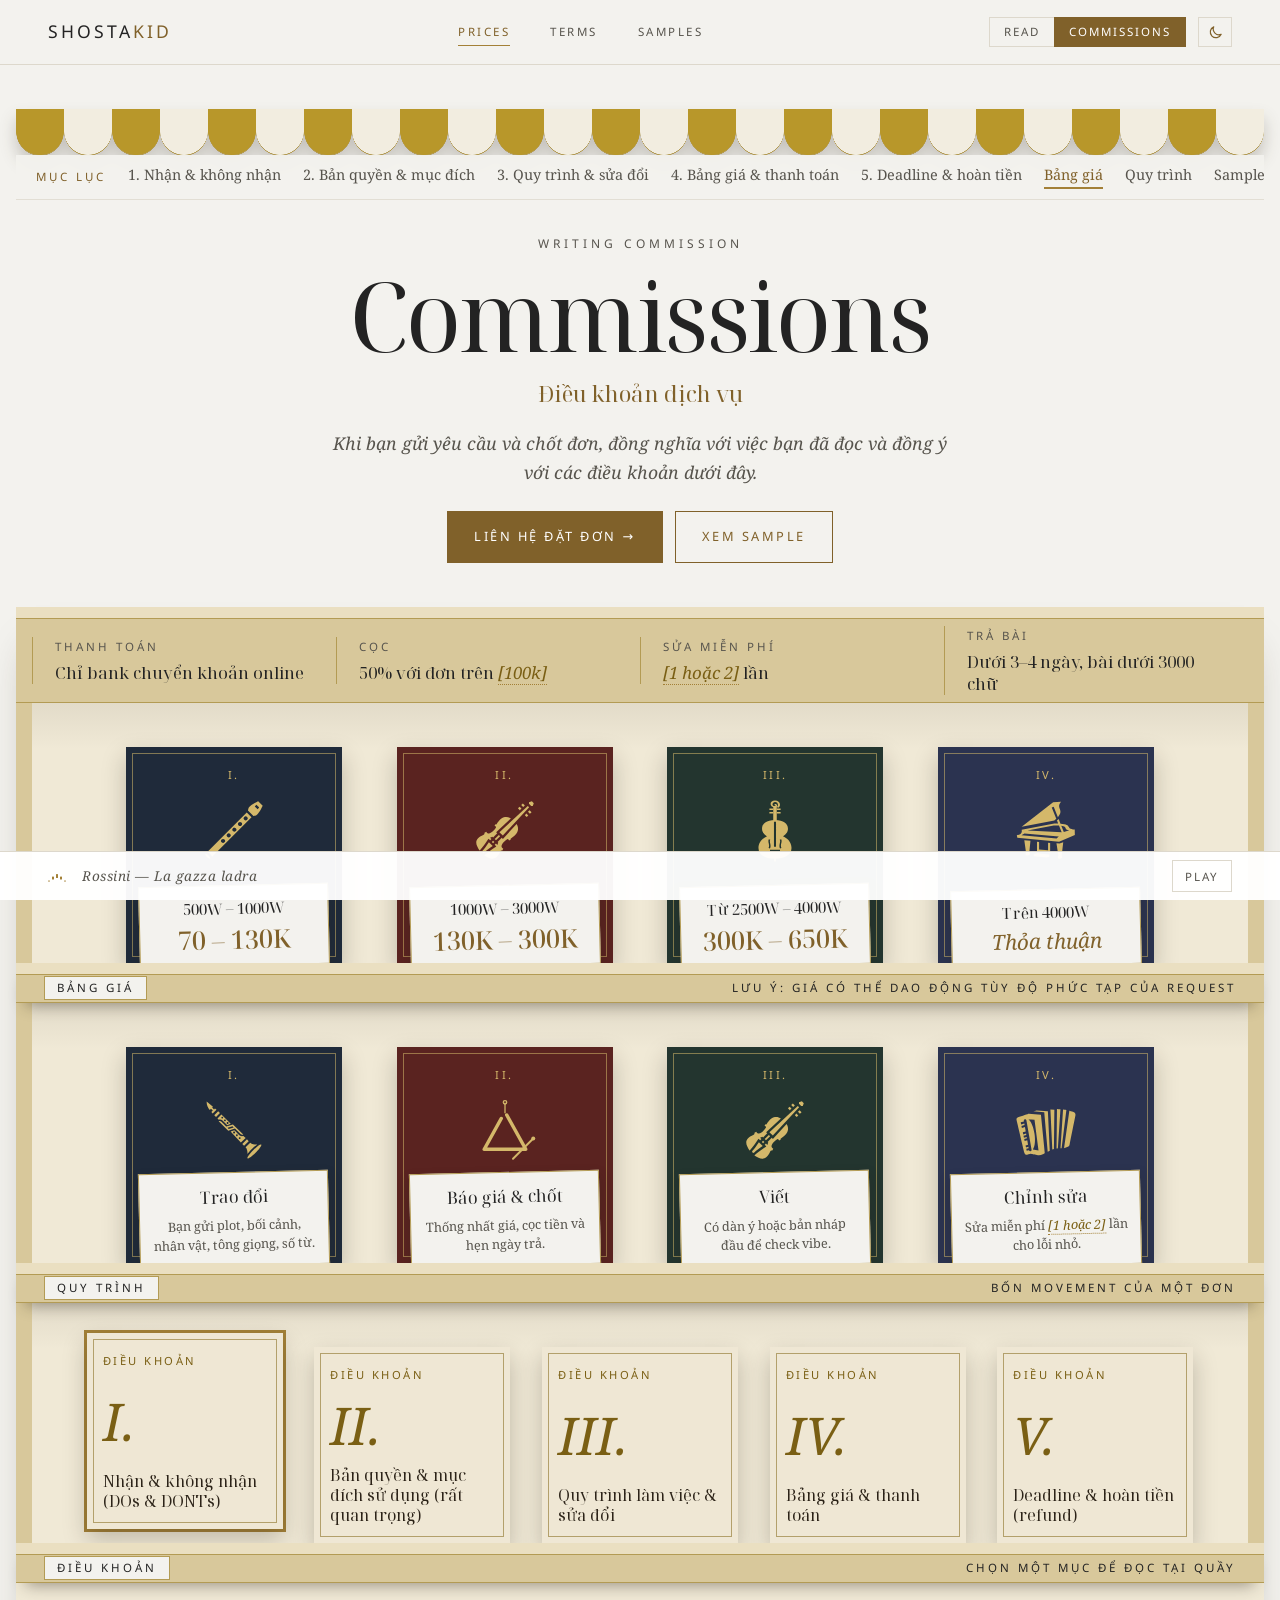
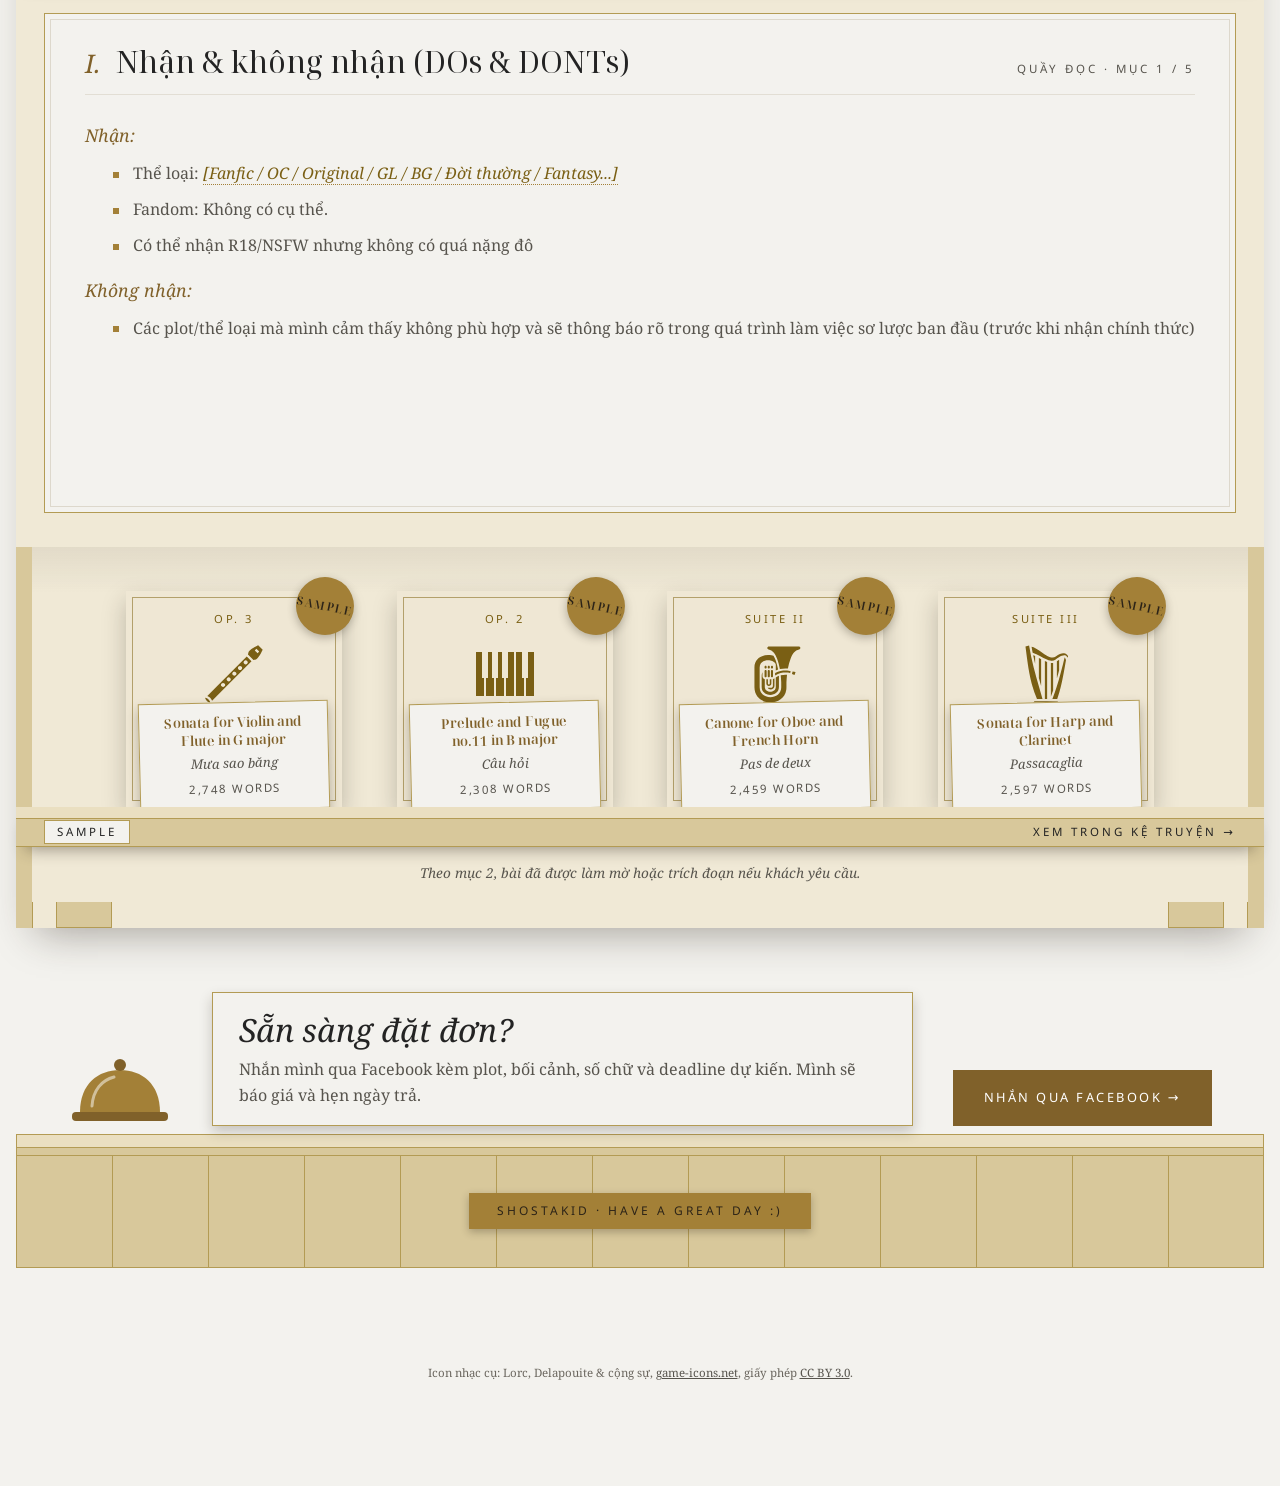
==== commit b15971e3: "Ra soat theo Impeccable: nen toi trung tinh, dia vinyl Chamber noi hon, sua chan trang Chamber, redu" ====
--- a/commissions.html
+++ b/commissions.html
@@ -6,12 +6,12 @@
 <title>Commission · Terms of Service · ShostaKid</title>
 <link rel="icon" type="image/svg+xml" href="favicon.svg">
 <link rel="apple-touch-icon" href="apple-touch-icon.png">
-<link href="https://fonts.googleapis.com/css2?family=Playfair+Display:ital,wght@0,400;0,500;0,600;1,400;1,500&family=Lora:ital,wght@0,400;0,500;1,400;1,500&family=Nunito:wght@400;600&display=swap" rel="stylesheet">
-<link rel="stylesheet" href="commissions.css?v=3">
+<link href="https://fonts.googleapis.com/css2?family=Noto+Sans:ital,wdth,wght@0,62.5..100,300..700;1,62.5..100,300..700&family=Noto+Serif+Display:ital,wght@0,400..600;1,400..600&family=Noto+Serif:ital,wght@0,400;0,500;1,400;1,500&display=swap" rel="stylesheet">
+<link rel="stylesheet" href="commissions.css?v=4">
 <!-- Tải sẵn web chính (và bản "vào thẳng") để bấm Read là tức thì. -->
 <link rel="prefetch" href="index.html?vao=1">
-<link rel="prefetch" href="style.css?v=16">
-<link rel="prefetch" href="app.js?v=13">
+<link rel="prefetch" href="style.css?v=19">
+<link rel="prefetch" href="app.js?v=21">
 <script>
 /* Chọn theme trước khi vẽ — cùng khoá localStorage với web chính (sk-theme). */
 try{document.documentElement.setAttribute('data-theme',localStorage.getItem('sk-theme')||'light')}catch(e){}
@@ -44,7 +44,7 @@
       <div class="cm-zone" aria-label="Chuyển vùng">
         <a href="index.html?vao=1">Read</a><span aria-current="page">Commissions</span>
       </div>
-      <button type="button" class="cm-icon cm-theme" id="themeBtn" aria-label="Đổi giao diện sáng/tối">☾</button>
+      <button type="button" class="cm-icon cm-theme" id="themeBtn" aria-label="Đổi giao diện sáng/tối"><svg class="cm-ico i-moon" viewBox="0 0 24 24" aria-hidden="true"><path d="M20 14.5A8 8 0 0 1 9.5 4 8 8 0 1 0 20 14.5z"/></svg><svg class="cm-ico i-sun" viewBox="0 0 24 24" aria-hidden="true"><circle cx="12" cy="12" r="3.6"/><path d="M12 3.5v2M12 18.5v2M3.5 12h2M18.5 12h2M6 6l1.4 1.4M16.6 16.6 18 18M6 18l1.4-1.4M16.6 7.4 18 6"/></svg></button>
       <button type="button" class="cm-icon cm-burger" id="burger" aria-label="Mở menu" aria-expanded="false" aria-controls="menu">
         <svg width="22" height="22" viewBox="0 0 24 24" fill="none" stroke="currentColor" stroke-width="1.8" stroke-linecap="round" aria-hidden="true"><path d="M4 7h16M4 12h16M4 17h16"/></svg>
       </button>
@@ -256,7 +256,7 @@
       <a class="cm-btn solid" href="https://www.facebook.com/naamsclone" target="_blank" rel="noopener">Nhắn qua Facebook →</a>
     </div>
     <div class="cm-counter-plank" aria-hidden="true"></div>
-    <div class="cm-floor"><span class="cm-plaque">✦ ShostaKid · Have a great day :) ✦</span></div>
+    <div class="cm-floor"><span class="cm-plaque">ShostaKid · Have a great day :)</span></div>
   </section>
 </main>
 
@@ -271,6 +271,6 @@
 </div>
 <audio id="audio" preload="none" loop><source src="https://github.com/ShostaKid/ShostaKid.github.io/releases/download/music-v1/Rossini.La.gazza.mp3" type="audio/mpeg"></audio>
 
-<script src="commissions.js?v=2"></script>
+<script src="commissions.js?v=3"></script>
 </body>
 </html>
--- a/commissions.css
+++ b/commissions.css
@@ -1,9 +1,10 @@
 /* Cùng bộ biến màu với style.css của web chính, để sau này gộp/đổi theme là khớp. */
 *{margin:0;padding:0;box-sizing:border-box}
 :root{
-  --cream:#FAF7F0;--cream2:#F2EDE0;--gold:#B8972A;--gold-light:#D4AF5A;--gold-dark:#8A6E1A;
-  --ink:#2C2318;--ink2:#5C4F3A;--ink3:#8C7D66;--border:#D4C49A;
-  --ui:#6B5B42;--ui-head:#836717;--hair:#E6DBBE;--on-head:#FAF7F0;
+  --f-display:"Noto Serif Display","Noto Serif",Georgia,serif;--f-serif:"Noto Serif",Georgia,serif;--f-sans:"Noto Sans",system-ui,sans-serif;
+  --cream:#F3F2EE;--cream2:#FFFFFF;--gold:#A38037;--gold-light:#C2A060;--gold-dark:#80612A;
+  --ink:#232323;--ink2:#57544D;--ink3:#6B675F;--border:#DDD8CC;
+  --ui:#57544D;--ui-head:#80612A;--hair:#E2DED4;--on-head:#FFFFFF;
   --ph:#7A5F14;            /* chữ placeholder [chưa điền] */
   /* Tiệm đĩa: gỗ kệ, mái hiên, nền lòng kệ */
   --plank-top:#EADFC1;--plank-front:#D8C89B;--plank-edge:#B39B54;--back:#F0E9D6;
@@ -13,34 +14,34 @@
   --cover-gold:#D4B86A;    /* chữ + icon trên bìa đĩa tối */
 }
 [data-theme="dark"]{
-  --cream:#16120D;--cream2:#1E1810;--gold:#C9A84C;--gold-light:#D4B86A;--gold-dark:#D4B86A;
-  --ink:#E8DFC8;--ink2:#C4B090;--ink3:#7A6D58;--border:#332A1A;
-  --ui:#A89878;--ui-head:#C9A84C;--hair:#2B2317;--on-head:#16120D;
+  --cream:#181818;--cream2:#212121;--gold:#C2A060;--gold-light:#D3B57A;--gold-dark:#CDAC6B;
+  --ink:#ECECEC;--ink2:#B4B4B4;--ink3:#8A8A8A;--border:#383838;
+  --ui:#B4B4B4;--ui-head:#CDAC6B;--hair:#333333;--on-head:#181818;
   --ph:#E0BB62;
-  --plank-top:#3B3020;--plank-front:#2A2116;--plank-edge:#6A5630;--back:#1B150E;
+  --plank-top:#3B3020;--plank-front:#2A2116;--plank-edge:#6A5630;--back:#1A1A1A;
   --awn-a:#C9A84C;--awn-b:#1F1911;
-  --badge-ink:#16120D;
+  --badge-ink:#151515;
 }
 html{scroll-behavior:smooth;scroll-padding-top:84px}
-body{background:var(--cream);color:var(--ink);font-family:'Lora',Georgia,serif;min-height:100vh;overflow-x:hidden;line-height:1.7}
+body{background:var(--cream);color:var(--ink);font-family:var(--f-serif);min-height:100vh;overflow-x:hidden;line-height:1.7}
 a{color:var(--ui-head)}
 a:focus-visible,button:focus-visible{outline:2px solid var(--gold);outline-offset:3px}
 
 /* ---------- thanh trên ---------- */
-.cm-top{position:sticky;top:0;z-index:50;background:color-mix(in srgb,var(--cream) 96%,transparent);border-bottom:1px solid var(--border);backdrop-filter:blur(4px)}
+.cm-top{position:sticky;top:0;z-index:50;background:color-mix(in srgb,var(--cream) 96%,transparent);border-bottom:1px solid var(--border)}
 .cm-top-in{max-width:1440px;margin:0 auto;height:64px;padding:0 3rem;display:flex;align-items:center;justify-content:space-between;gap:1.5rem}
-.cm-logo{font-family:'Playfair Display',serif;font-size:1.1rem;letter-spacing:3px;text-transform:uppercase;color:var(--ink);text-decoration:none;white-space:nowrap}
-.cm-logo span{color:var(--gold)}
+.cm-logo{font-family:var(--f-sans);font-size:1.1rem;letter-spacing:3px;text-transform:uppercase;color:var(--ink);text-decoration:none;white-space:nowrap}
+.cm-logo span{color:var(--gold-dark)}
 .cm-links{display:flex;gap:2.5rem}
-.cm-links a{font-family:'Playfair Display',serif;font-size:.72rem;letter-spacing:2.5px;text-transform:uppercase;text-decoration:none;color:var(--ink2);padding:4px 0;border-bottom:1px solid transparent;transition:color .2s}
+.cm-links a{font-family:var(--f-sans);font-size:.72rem;letter-spacing:2.5px;text-transform:uppercase;text-decoration:none;color:var(--ink2);padding:4px 0;border-bottom:1px solid transparent;transition:color .2s}
 .cm-links a:hover,.cm-links a.on{color:var(--ui-head);border-bottom-color:var(--gold)}
 .cm-right{display:flex;align-items:center;gap:12px}
 /* Nút chuyển vùng: hai nửa dính nhau, nửa đang đứng được tô vàng. */
 .cm-zone{display:flex}
-.cm-zone a,.cm-zone span{height:30px;display:flex;align-items:center;padding:0 14px;border:1px solid var(--border);font-family:'Playfair Display',serif;font-size:.62rem;letter-spacing:2px;text-transform:uppercase;text-decoration:none;color:var(--ui)}
+.cm-zone a,.cm-zone span{height:30px;display:flex;align-items:center;padding:0 14px;border:1px solid var(--border);font-family:var(--f-sans);font-size:.72rem;letter-spacing:2px;text-transform:uppercase;text-decoration:none;color:var(--ui)}
 .cm-zone a{border-right:0}
 .cm-zone a:hover{color:var(--ui-head);border-color:var(--gold)}
-.cm-zone span{background:var(--gold);border-color:var(--gold);color:var(--on-head)}
+.cm-zone span{background:var(--gold-dark);border-color:var(--gold-dark);color:var(--on-head)}
 .cm-icon{background:none;border:1px solid var(--border);color:var(--ui-head);cursor:pointer;width:34px;height:30px;display:flex;align-items:center;justify-content:center;font-size:1rem;line-height:1}
 .cm-icon:hover{border-color:var(--gold)}
 .cm-burger{display:none;width:44px;height:44px}
@@ -55,13 +56,13 @@
 
 /* ---------- khung nội dung ---------- */
 .cm-wrap{max-width:1248px;margin:0 auto;padding:0 0 4rem;display:flex;flex-direction:column;gap:0}
-.cm-eyebrow{font-family:'Playfair Display',serif;font-size:.75rem;letter-spacing:4px;text-transform:uppercase;color:var(--ui)}
+.cm-eyebrow{font-family:var(--f-sans);font-size:.75rem;letter-spacing:4px;text-transform:uppercase;color:var(--ui)}
 .cm-hero{display:flex;flex-direction:column;align-items:center;text-align:center;gap:1rem;padding:40px 20px 44px}
-.cm-hero h1{font-family:'Playfair Display',serif;font-style:italic;font-weight:400;font-size:clamp(2.6rem,13vw,7rem);line-height:.92;letter-spacing:-2px;color:var(--ink)}
-.cm-vi{font-family:'Playfair Display',serif;font-size:1.4rem;color:var(--gold-dark)}
+.cm-hero h1{font-family:var(--f-display);font-style:normal;font-weight:400;font-size:clamp(2.6rem,13vw,6rem);line-height:.92;letter-spacing:-.02em;color:var(--ink)}
+.cm-vi{font-family:var(--f-display);font-size:1.4rem;color:var(--gold-dark)}
 .cm-lead{font-size:1.1rem;font-style:italic;color:var(--ink2);max-width:640px;line-height:1.65}
 .cm-cta{display:flex;flex-wrap:wrap;justify-content:center;gap:12px;margin-top:.5rem}
-.cm-btn{display:inline-flex;align-items:center;justify-content:center;gap:.5rem;min-height:52px;padding:0 26px;font-family:'Playfair Display',serif;font-size:.8rem;letter-spacing:2.5px;text-transform:uppercase;text-decoration:none;border:1px solid var(--ui-head);color:var(--ui-head);background:transparent;cursor:pointer}
+.cm-btn{display:inline-flex;align-items:center;justify-content:center;gap:.5rem;min-height:52px;padding:0 26px;font-family:var(--f-sans);font-size:.8rem;letter-spacing:2.5px;text-transform:uppercase;text-decoration:none;border:1px solid var(--ui-head);color:var(--ui-head);background:transparent;cursor:pointer}
 .cm-btn.solid{background:var(--ui-head);color:var(--on-head)}
 .cm-btn:hover{border-color:var(--gold);box-shadow:0 0 0 1px var(--gold)}
 
@@ -70,7 +71,7 @@
 
 /* ---------- mục lục: cột trôi bên trái khi đủ rộng, dải ngang dính đầu trang khi vừa, ẩn trên điện thoại ---------- */
 .cm-toc{display:flex;flex-direction:column;gap:12px}
-.cm-toc small{font-family:'Playfair Display',serif;font-size:.62rem;letter-spacing:3px;text-transform:uppercase;color:var(--ui-head);margin-bottom:2px}
+.cm-toc small{font-family:var(--f-sans);font-size:.72rem;letter-spacing:3px;text-transform:uppercase;color:var(--ui-head);margin-bottom:2px}
 .cm-toc a{font-size:.9rem;line-height:1.4;text-decoration:none;color:var(--ink2);border-left:2px solid transparent;padding-left:12px}
 .cm-toc a:hover,.cm-toc a.on{color:var(--ui-head);border-left-color:var(--gold)}
 @media (min-width:1700px){
@@ -78,7 +79,7 @@
 }
 @media (min-width:821px) and (max-width:1699px){
   html{scroll-padding-top:132px}
-  .cm-toc{position:sticky;top:64px;z-index:40;flex-direction:row;align-items:center;gap:22px;overflow-x:auto;white-space:nowrap;padding:10px 20px;margin-bottom:-6px;background:color-mix(in srgb,var(--cream) 96%,transparent);border-bottom:1px solid var(--hair);backdrop-filter:blur(4px)}
+  .cm-toc{position:sticky;top:64px;z-index:40;flex-direction:row;align-items:center;gap:22px;overflow-x:auto;white-space:nowrap;padding:10px 20px;margin-bottom:-6px;background:color-mix(in srgb,var(--cream) 96%,transparent);border-bottom:1px solid var(--hair)}
   .cm-toc small{margin:0}
   .cm-toc a{border-left:0;border-bottom:2px solid transparent;padding:0 0 2px}
   .cm-toc a:hover,.cm-toc a.on{border-bottom-color:var(--gold)}
@@ -90,8 +91,8 @@
 .cm-facts{display:grid;grid-template-columns:repeat(4,minmax(0,1fr));align-items:center;min-height:96px;margin:0 -16px;padding:12px 16px 0;
   background:linear-gradient(to bottom,var(--plank-top) 0,var(--plank-top) 11px,var(--plank-edge) 11px,var(--plank-edge) 12px,var(--plank-front) 12px);border-bottom:1px solid var(--plank-edge)}
 .cm-fact{display:flex;flex-direction:column;gap:6px;padding:0 22px;border-left:1px solid var(--plank-edge)}
-.cm-fact small{font-family:'Playfair Display',serif;font-size:.65rem;letter-spacing:3px;text-transform:uppercase;color:var(--ink2)}
-.cm-fact b{font-family:'Playfair Display',serif;font-weight:400;font-size:1.06rem;line-height:1.3;color:var(--ink)}
+.cm-fact small{font-family:var(--f-sans);font-size:.72rem;letter-spacing:3px;text-transform:uppercase;color:var(--ink2)}
+.cm-fact b{font-family:var(--f-display);font-weight:400;font-size:1.06rem;line-height:1.3;color:var(--ink)}
 
 .cm-shelf{position:relative;background:linear-gradient(to bottom,rgba(44,35,24,.07),transparent 46px),var(--back)}
 .cm-row{display:flex;justify-content:center;align-items:flex-end;gap:60px;padding:44px 40px 0;position:relative;z-index:1}
@@ -100,8 +101,8 @@
   background:linear-gradient(to bottom,var(--plank-top) 0,var(--plank-top) 11px,var(--plank-edge) 11px,var(--plank-edge) 12px,var(--plank-front) 12px);
   border-bottom:1px solid var(--plank-edge);box-shadow:0 12px 16px -10px rgba(44,35,24,.45)}
 .cm-plate{padding:1px 12px;background:var(--cream);border:1px solid var(--plank-edge);line-height:1.7}
-.cm-plate h2{font-family:'Playfair Display',serif;font-weight:400;font-size:.65rem;letter-spacing:3px;text-transform:uppercase;color:var(--ink);line-height:1.7}
-.cm-pr{font-family:'Playfair Display',serif;font-size:.65rem;letter-spacing:3px;text-transform:uppercase;color:var(--ink);text-decoration:none;line-height:1.7;padding-top:2px}
+.cm-plate h2{font-family:var(--f-sans);font-weight:400;font-size:.72rem;letter-spacing:3px;text-transform:uppercase;color:var(--ink);line-height:1.7}
+.cm-pr{font-family:var(--f-sans);font-size:.72rem;letter-spacing:3px;text-transform:uppercase;color:var(--ink);text-decoration:none;line-height:1.7;padding-top:2px}
 a.cm-pr:hover{color:var(--ui-head);text-decoration:underline}
 
 /* ---------- đĩa ---------- */
@@ -109,25 +110,25 @@
 .cm-cover{position:absolute;left:0;top:0;width:var(--d);height:var(--d);padding:18px 14px;display:flex;flex-direction:column;align-items:center;gap:14px;
   background:var(--cv,#1F2A3A);box-shadow:0 10px 22px rgba(44,35,24,.25)}
 .cm-ring{position:absolute;inset:6px;border:1px solid rgba(212,184,106,.55);pointer-events:none}
-.cm-no{font-family:'Playfair Display',serif;font-size:.7rem;letter-spacing:2.5px;text-transform:uppercase;font-style:normal}
+.cm-no{font-family:var(--f-sans);font-size:.7rem;letter-spacing:2.5px;text-transform:uppercase;font-style:normal}
 .cm-disc .ic{width:64px;height:64px;display:block}
 .cm-plateb{position:absolute;left:50%;bottom:-3px;width:calc(var(--d) - 26px);margin-left:calc((var(--d) - 26px)/-2);padding:10px 12px 11px;
   background:var(--cream);border:1px solid var(--plank-edge);box-shadow:0 6px 12px rgba(44,35,24,.3);transform:rotate(-1.4deg);
   display:flex;flex-direction:column;gap:4px;text-align:center;z-index:2}
-.cm-pw{font-family:'Playfair Display',serif;font-size:.95rem;color:var(--ink)}
-.cm-price{font-family:'Playfair Display',serif;font-weight:500;font-size:1.6rem;line-height:1.1;color:var(--ui-head)}
-.cm-price.neg{font-family:'Lora',serif;font-style:italic;font-weight:400;font-size:1.3rem;line-height:1.15}
-.cm-pt{font-family:'Playfair Display',serif;font-size:1.06rem;color:var(--ink)}
-.cm-pd{font-family:'Lora',serif;font-size:.8rem;line-height:1.5;color:var(--ink2)}
+.cm-pw{font-family:var(--f-display);font-size:.95rem;color:var(--ink)}
+.cm-price{font-family:var(--f-display);font-weight:500;font-size:1.6rem;line-height:1.1;color:var(--ui-head)}
+.cm-price.neg{font-family:var(--f-serif);font-style:italic;font-weight:400;font-size:1.3rem;line-height:1.15}
+.cm-pt{font-family:var(--f-display);font-size:1.06rem;color:var(--ink)}
+.cm-pd{font-family:var(--f-serif);font-size:.8rem;line-height:1.5;color:var(--ink2)}
 /* Đĩa sáng (sample, điều khoản): bìa kem, chữ vàng đậm. */
 .cm-disc.light,.cm-disc.term{color:var(--cover-ink)}
 .cm-disc.light .cm-cover,.cm-disc.term .cm-cover{background:var(--cover-light)}
 .cm-disc.light .cm-ring,.cm-disc.term .cm-ring{border-color:rgba(131,103,23,.55)}
 .cm-badge{position:absolute;right:-12px;top:-14px;width:58px;height:58px;border-radius:50%;background:var(--gold);color:var(--badge-ink);transform:rotate(12deg);
-  display:flex;align-items:center;justify-content:center;font-family:'Playfair Display',serif;font-size:.6rem;letter-spacing:1.5px;font-weight:600;box-shadow:0 3px 8px rgba(44,35,24,.3);z-index:3}
-.cm-st{font-family:'Playfair Display',serif;font-size:.85rem;font-weight:600;line-height:1.3;color:var(--ui-head)}
-.cm-ss{font-family:'Lora',serif;font-style:italic;font-size:.82rem;color:var(--ink2)}
-.cm-sw{font-family:'Playfair Display',serif;font-size:.6rem;letter-spacing:1.5px;text-transform:uppercase;color:var(--ui)}
+  display:flex;align-items:center;justify-content:center;font-family:var(--f-display);font-size:.72rem;letter-spacing:1.5px;font-weight:600;box-shadow:0 3px 8px rgba(44,35,24,.3);z-index:3}
+.cm-st{font-family:var(--f-display);font-size:.85rem;font-weight:600;line-height:1.3;color:var(--ui-head)}
+.cm-ss{font-family:var(--f-serif);font-style:italic;font-size:.82rem;color:var(--ink2)}
+.cm-sw{font-family:var(--f-sans);font-size:.72rem;letter-spacing:1.5px;text-transform:uppercase;color:var(--ui)}
 .cm-sample-note{padding:14px 12px 18px;text-align:center;font-style:italic;font-size:.85rem;color:var(--ink2);background:var(--back)}
 
 /* Đĩa chọn điều khoản: là <button>, đĩa đang chọn nhấc lên và có viền vàng. */
@@ -138,8 +139,8 @@
 .cm-disc.term[aria-pressed="true"]{transform:translateY(-14px)}
 .cm-disc.term[aria-pressed="true"] .cm-cover{box-shadow:0 10px 22px rgba(44,35,24,.25),0 0 0 3px var(--gold)}
 .cm-disc.term .cm-no{color:var(--cover-ink)}
-.cm-roman{font-family:'Playfair Display',serif;font-style:italic;font-size:3.25rem;line-height:1;color:var(--cover-ink)}
-.cm-tt{font-family:'Playfair Display',serif;font-size:1rem;line-height:1.25;color:#2C2318}
+.cm-roman{font-family:var(--f-display);font-style:italic;font-size:3.25rem;line-height:1;color:var(--cover-ink)}
+.cm-tt{font-family:var(--f-display);font-size:1rem;line-height:1.25;color:#2C2318}
 /* Quầy đọc: nội dung mục đang chọn. Không có JS thì cả 5 mục hiện nối nhau. */
 .cm-desk{background:var(--back);padding:30px 28px 34px;margin:0 -16px}
 .cm-panel{min-height:0;padding:30px 40px 34px;background:var(--cream);border:1px solid var(--plank-edge);
@@ -149,18 +150,18 @@
 .js .cm-panel.on{display:flex}
 .js .cm-panel+.cm-panel{margin-top:0}
 .cm-panel-head{display:flex;justify-content:space-between;align-items:baseline;gap:16px;border-bottom:1px solid var(--hair);padding-bottom:14px}
-.cm-panel-head h3{display:flex;align-items:baseline;gap:16px;font-family:'Playfair Display',serif;font-weight:400;font-size:1.9rem;line-height:1.2;color:var(--ink)}
+.cm-panel-head h3{display:flex;align-items:baseline;gap:16px;font-family:var(--f-display);font-weight:400;font-size:1.9rem;line-height:1.2;color:var(--ink)}
 .cm-panel-head h3 i{font-size:1.6rem;color:var(--gold-dark)}
-.cm-counter{flex-shrink:0;font-family:'Playfair Display',serif;font-size:.65rem;letter-spacing:3px;text-transform:uppercase;color:var(--ui)}
+.cm-counter{flex-shrink:0;font-family:var(--f-sans);font-size:.72rem;letter-spacing:3px;text-transform:uppercase;color:var(--ui)}
 .cm-sec-body{display:flex;flex-direction:column;gap:.55rem}
-.cm-sub{margin-top:.5rem;font-family:'Playfair Display',serif;font-style:italic;font-size:1.1rem;color:var(--gold-dark)}
+.cm-sub{margin-top:.5rem;font-family:var(--f-display);font-style:italic;font-size:1.1rem;color:var(--gold-dark)}
 .cm-li{position:relative;padding-left:20px;font-size:1rem;color:var(--ink2)}
 .cm-li::before{content:'';position:absolute;left:0;top:.72em;width:6px;height:6px;background:var(--gold)}
 .cm-li.l2{padding-left:48px}.cm-li.l2::before{left:28px}
 .cm-li.l3{padding-left:76px}.cm-li.l3::before{left:56px}
 .cm-li b,.cm-num b,.cm-li strong{color:var(--ink);font-weight:600}
 .cm-num{display:flex;gap:10px;font-size:1rem;color:var(--ink2)}
-.cm-num i{font-style:normal;font-family:'Playfair Display',serif;font-size:1.1rem;color:var(--gold-dark);width:22px;flex-shrink:0}
+.cm-num i{font-style:normal;font-family:var(--f-display);font-size:1.1rem;color:var(--gold-dark);width:22px;flex-shrink:0}
 
 /* Chân tủ */
 .cm-feet{display:flex;justify-content:space-between;padding:0 40px;margin:0 -16px}
@@ -171,27 +172,27 @@
 .cm-contact-in{display:flex;align-items:flex-end;justify-content:space-between;gap:40px;padding:0 52px}
 .cm-bell{flex-shrink:0;margin-bottom:8px}
 .cm-contact-t{flex-grow:1;display:flex;flex-direction:column;gap:8px;padding:18px 26px 16px;margin-bottom:8px;background:var(--cream);border:1px solid var(--plank-edge);box-shadow:0 6px 12px rgba(44,35,24,.22)}
-.cm-contact-t b{font-family:'Playfair Display',serif;font-weight:400;font-style:italic;font-size:2rem;color:var(--ink);line-height:1.2}
+.cm-contact-t b{font-family:var(--f-display);font-weight:400;font-style:italic;font-size:2rem;color:var(--ink);line-height:1.2}
 .cm-contact-t span{font-size:1rem;line-height:1.6;color:var(--ink2)}
 .cm-contact-in .cm-btn{flex-shrink:0;min-height:56px;padding:0 30px;margin-bottom:8px}
 .cm-counter-plank{height:22px;background:linear-gradient(to bottom,var(--plank-top) 0,var(--plank-top) 12px,var(--plank-edge) 12px,var(--plank-edge) 13px,var(--plank-front) 13px);border:1px solid var(--plank-edge);box-shadow:0 12px 18px -10px rgba(44,35,24,.45)}
 .cm-floor{position:relative;height:112px;display:flex;align-items:center;justify-content:center;border:1px solid var(--plank-edge);border-top:none;
   background:repeating-linear-gradient(to right,var(--plank-front) 0,var(--plank-front) 95px,var(--plank-edge) 95px,var(--plank-edge) 96px)}
-.cm-plaque{padding:8px 28px;background:var(--gold);color:var(--badge-ink);font-family:'Playfair Display',serif;font-size:.75rem;letter-spacing:3px;text-transform:uppercase;text-align:center;box-shadow:0 3px 8px rgba(44,35,24,.3)}
+.cm-plaque{padding:8px 28px;background:var(--gold);color:var(--badge-ink);font-family:var(--f-sans);font-size:.75rem;letter-spacing:3px;text-transform:uppercase;text-align:center;box-shadow:0 3px 8px rgba(44,35,24,.3)}
 
 footer.cm-foot{padding:2rem 1rem 6.5rem;text-align:center;font-size:.72rem;line-height:1.6;color:var(--ink3)}
 footer.cm-foot a{color:var(--ui)}
 
 /* ---------- thanh nhạc (cùng kiểu #music-bar của web chính, nhưng dính đáy) ---------- */
-.cm-music{position:fixed;left:0;right:0;bottom:0;z-index:60;background:color-mix(in srgb,var(--cream2) 96%,transparent);border-top:1px solid var(--border);backdrop-filter:blur(4px)}
-.cm-music-in{max-width:1280px;margin:0 auto;padding:8px 3rem;min-height:44px;display:flex;align-items:center;gap:1rem;font-family:'Playfair Display',serif;font-size:.65rem;letter-spacing:2px;text-transform:uppercase;color:var(--ui)}
+.cm-music{position:fixed;left:0;right:0;bottom:0;z-index:60;background:color-mix(in srgb,var(--cream2) 96%,transparent);border-top:1px solid var(--border)}
+.cm-music-in{max-width:1280px;margin:0 auto;padding:8px 3rem;min-height:44px;display:flex;align-items:center;gap:1rem;font-family:var(--f-sans);font-size:.72rem;letter-spacing:2px;text-transform:uppercase;color:var(--ui)}
 .cm-bars{display:flex;align-items:flex-end;gap:2px;height:14px}
 .cm-bars span{width:2px;background:var(--gold);border-radius:1px;animation:cmbar .8s ease-in-out infinite}
 .cm-bars span:nth-child(1){height:4px}.cm-bars span:nth-child(2){height:10px;animation-delay:.1s}.cm-bars span:nth-child(3){height:14px;animation-delay:.2s}.cm-bars span:nth-child(4){height:10px;animation-delay:.3s}.cm-bars span:nth-child(5){height:4px;animation-delay:.4s}
 .cm-bars.paused span{animation:none;transform:scaleY(.3)}
 @keyframes cmbar{0%,100%{transform:scaleY(.4)}50%{transform:scaleY(1)}}
-.cm-mtitle{flex:1;min-width:0;color:var(--ink2);font-style:italic;text-transform:none;letter-spacing:.5px;font-family:'Lora',serif;font-size:.85rem;white-space:nowrap;overflow:hidden;text-overflow:ellipsis}
-.cm-mbtn{background:none;border:1px solid var(--border);padding:4px 12px;font-family:inherit;font-size:.62rem;letter-spacing:2px;text-transform:uppercase;color:var(--ui);cursor:pointer;min-height:32px}
+.cm-mtitle{flex:1;min-width:0;color:var(--ink2);font-style:italic;text-transform:none;letter-spacing:.5px;font-family:var(--f-serif);font-size:.85rem;white-space:nowrap;overflow:hidden;text-overflow:ellipsis}
+.cm-mbtn{background:none;border:1px solid var(--border);padding:4px 12px;font-family:inherit;font-size:.72rem;letter-spacing:2px;text-transform:uppercase;color:var(--ui);cursor:pointer;min-height:32px}
 .cm-mbtn:hover{border-color:var(--ui-head);color:var(--ui-head)}
 
 /* Máy tính vừa/nhỏ: đĩa và khe giữa các đĩa co theo bề ngang tủ để một kệ luôn nằm gọn trên một hàng. */
@@ -212,11 +213,11 @@
   .cm-logo{font-size:.95rem;letter-spacing:2px}
   .cm-menu{position:absolute;left:0;right:0;top:100%;background:var(--cream);border-bottom:1px solid var(--border);padding:8px 20px 20px;flex-direction:column;gap:2px;box-shadow:0 12px 24px rgba(0,0,0,.18)}
   .cm-menu.open{display:flex}
-  .cm-menu>a{display:flex;align-items:center;min-height:48px;font-family:'Playfair Display',serif;font-size:.78rem;letter-spacing:3px;text-transform:uppercase;text-decoration:none;color:var(--ink2);border-bottom:1px solid var(--hair)}
+  .cm-menu>a{display:flex;align-items:center;min-height:48px;font-family:var(--f-sans);font-size:.78rem;letter-spacing:3px;text-transform:uppercase;text-decoration:none;color:var(--ink2);border-bottom:1px solid var(--hair)}
   .cm-menu .cm-zone{margin-top:14px}
   .cm-menu .cm-zone a,.cm-menu .cm-zone span{flex:1;justify-content:center;height:44px}
   .cm-menu .cm-zone a{border-right:0}
-  .cm-menu .cm-icon{width:100%;height:44px;margin-top:10px;font-size:.7rem;letter-spacing:2px;font-family:'Playfair Display',serif;text-transform:uppercase}
+  .cm-menu .cm-icon{width:100%;height:44px;margin-top:10px;font-size:.7rem;letter-spacing:2px;font-family:var(--f-sans);text-transform:uppercase}
 
   .cm-toc{display:none}
   .cm-awning{margin-top:20px;height:34px;
@@ -232,7 +233,7 @@
   .cm-store{padding:0 10px;box-shadow:inset 10px 0 0 var(--plank-front),inset -10px 0 0 var(--plank-front),inset 11px 0 0 var(--plank-edge),inset -11px 0 0 var(--plank-edge),0 24px 40px -20px rgba(44,35,24,.4)}
   .cm-facts{grid-template-columns:repeat(2,minmax(0,1fr));row-gap:14px;margin:0 -10px;padding:22px 10px 14px}
   .cm-fact{padding:0 14px}
-  .cm-fact small{font-size:.58rem;letter-spacing:2px}
+  .cm-fact small{font-size:.72rem;letter-spacing:2px}
   .cm-fact b{font-size:.95rem}
 
   /* dải cuộn: đĩa dính lề trái, cuộn ngang, đệm đáy cho tấm bảng tên nhô ra */
@@ -252,7 +253,7 @@
   .cm-pt{font-size:.95rem}.cm-pd{font-size:.72rem}
   .cm-st{font-size:.76rem}.cm-ss{font-size:.75rem}
   .cm-plank{margin:0 -10px;padding:13px 16px 0}
-  .cm-plate h2,.cm-pr{font-size:.58rem;letter-spacing:2px}
+  .cm-plate h2,.cm-pr{font-size:.72rem;letter-spacing:2px}
   .cm-shelf:not(#samples) .cm-pr{display:none}
   .cm-desk{margin:0 -10px;padding:22px 12px 26px}
   .cm-panel{padding:20px 18px 24px;gap:14px}
@@ -260,7 +261,7 @@
   .cm-panel-head{flex-direction:column;gap:6px}
   .cm-panel-head h3{font-size:1.3rem;gap:10px}
   .cm-panel-head h3 i{font-size:1.15rem}
-  .cm-counter{font-size:.58rem;letter-spacing:2px}
+  .cm-counter{font-size:.72rem;letter-spacing:2px}
   .cm-li{font-size:.95rem}
   .cm-li.l2{padding-left:36px}.cm-li.l2::before{left:16px}
   .cm-li.l3{padding-left:52px}.cm-li.l3::before{left:32px}
@@ -275,7 +276,7 @@
   .cm-contact-t span{font-size:.95rem}
   .cm-contact-in .cm-btn{margin:0 0 14px}
   .cm-floor{height:84px}
-  .cm-plaque{padding:8px 14px;font-size:.62rem;letter-spacing:2px}
+  .cm-plaque{padding:8px 14px;font-size:.72rem;letter-spacing:2px}
   .cm-music-in{padding:6px 12px 6px 16px}
   .cm-mtitle{font-size:.78rem}
 }
@@ -285,3 +286,8 @@
 @view-transition{navigation:auto;}
 ::view-transition-old(root),::view-transition-new(root){animation-duration:0.35s;}
 @media (prefers-reduced-motion:reduce){::view-transition-group(*),::view-transition-old(*),::view-transition-new(*){animation:none!important;}}
+.cm-ico{width:17px;height:17px;fill:none;stroke:currentColor;stroke-width:1.7;stroke-linecap:round;stroke-linejoin:round}
+.cm-theme .i-sun{display:none}
+[data-theme="dark"] .cm-theme .i-sun{display:block}
+[data-theme="dark"] .cm-theme .i-moon{display:none}
+@media (prefers-reduced-motion:reduce){.cm-toc a,.cm-btn{transition:none}}
--- a/style.css
+++ b/style.css
@@ -7,21 +7,21 @@
 /* Dùng cho giao diện đĩa than (Home / Works / Opus): đường kẻ mảnh, chữ cảnh báo,
    chữ nằm trên nền --ui-head (nút chính). */
 --hair:#E6DBBE;--warn:#993C1D;--on-head:#FAF7F0;
---font-ui:'Playfair Display',serif;
+--font-ui:var(--f-sans);
 }
 /* UI tiếng Việt dùng Nunito cho dấu hiển thị chuẩn */
-[data-lang="vi"]{--font-ui:'Nunito',sans-serif;}
+[data-lang="vi"]{--font-ui:var(--f-sans);}
 [data-lang="vi"] .nav-links a,[data-lang="vi"] .section-heading{letter-spacing:1.8px;}
-#lang-btn{background:none;border:1px solid var(--border);font-family:var(--font-ui);font-size:0.6rem;letter-spacing:1.5px;cursor:pointer;color:var(--ui);padding:4px 9px;transition:all 0.2s;line-height:1;}
+#lang-btn{background:none;border:1px solid var(--border);font-family:var(--font-ui);font-size:0.72rem;letter-spacing:1.5px;cursor:pointer;color:var(--ui);padding:4px 9px;transition:all 0.2s;line-height:1;}
 #lang-btn:hover{border-color:var(--ui-head);color:var(--ui-head);}
 .nav-utils{display:flex;align-items:center;gap:8px;}
-body{background:var(--cream);color:var(--ink);font-family:Georgia,'Times New Roman',serif;min-height:100vh;overflow-x:hidden;}
+body{background:var(--cream);color:var(--ink);font-family:var(--f-sans);min-height:100vh;overflow-x:hidden;}
 
 
 /* INTRO — màn chào do welcome.js dựng vào #wk-root. Theo theme của web (sáng/tối).
    Bộ A (dàn nhạc, PC) và bộ B (piano, điện thoại/tablet) dùng chung bảng màu --o-*. */
 #intro{position:fixed;inset:0;z-index:2147483647;background:#F3ECDA;transition:opacity 0.8s ease;overflow:hidden;}
-[data-theme="dark"] #intro{background:#060504;}
+[data-theme="dark"] #intro{background:#050505;}
 #intro.fade-out{opacity:0;pointer-events:none;}
 
 /* Tấm rèm cho link dẫn thẳng (app.js: dungRem). Nhung đỏ ở cả hai theme — rèm sân khấu là rèm sân khấu. */
@@ -43,8 +43,8 @@
   text-shadow:0 2px 12px rgba(0,0,0,.55);}
 #man.mo .man-c{opacity:0;}
 #man .man-k{font-family:var(--font-ui);font-size:11px;letter-spacing:4px;text-transform:uppercase;color:#E3C772;}
-#man .man-t{margin:14px 0 8px;font-family:'Playfair Display',Georgia,serif;font-style:italic;font-size:clamp(28px,5.2vw,54px);line-height:1.1;overflow-wrap:anywhere;}
-#man .man-s{min-height:1.2em;font-family:'Lora',Georgia,serif;font-style:italic;font-size:16px;color:rgba(243,230,196,.82);}
+#man .man-t{margin:14px 0 8px;font-family:var(--f-display);font-style:italic;font-size:clamp(28px,5.2vw,54px);line-height:1.1;overflow-wrap:anywhere;}
+#man .man-s{min-height:1.2em;font-family:var(--f-serif);font-style:italic;font-size:16px;color:rgba(243,230,196,.82);}
 #man .man-h{margin-top:30px;font-family:var(--font-ui);font-size:11px;letter-spacing:3px;text-transform:uppercase;color:#E3C772;opacity:.6;}
 #man.san .man-h{opacity:1;animation:man-tho 2.4s ease-in-out infinite;}
 #man:focus-visible .man-h{text-decoration:underline;text-underline-offset:6px;}
@@ -58,7 +58,7 @@
 #wk-root{
   --o-ink:#2C2318;--o-ink2:#5C4F3A;--o-ui:#6B5B42;--o-gold:#B8972A;--o-hi:#836717;--o-rule:#D4C49A;--o-paper:#FBF6E7;
   --o-glow:rgba(184,151,42,0.32);--o-spot:transparent;--o-arc:rgba(131,103,23,0.24);--o-seat:rgba(44,35,24,0.20);--o-sec:#6B5B42;
-  position:absolute;inset:0;overflow:hidden;color:var(--o-ink);font-family:'Playfair Display',Georgia,serif;}
+  position:absolute;inset:0;overflow:hidden;color:var(--o-ink);font-family:var(--f-display);}
 [data-theme="dark"] #wk-root{
   --o-ink:#E8DFC8;--o-ink2:#B9A67E;--o-ui:#8F8060;--o-gold:#C9A84C;--o-hi:#EBCB78;--o-rule:#3A2F1D;--o-paper:#EDE2C4;
   --o-glow:rgba(201,168,76,0.30);--o-spot:rgba(201,168,76,0.20);--o-arc:rgba(201,168,76,0.17);--o-seat:rgba(0,0,0,0.65);--o-sec:#8C7B57;}
@@ -77,9 +77,9 @@
 .wka-head{position:absolute;left:0;right:0;top:46px;text-align:center;z-index:10;pointer-events:none;}
 .wka-title{padding-left:12px;font-size:42px;letter-spacing:12px;text-transform:uppercase;}
 .wka-title span{color:var(--o-gold);}
-.wka-tag{margin-top:12px;font-family:Lora,Georgia,serif;font-style:italic;font-size:17px;letter-spacing:1.5px;color:var(--o-ui);}
-.wka-baton{margin-top:22px;font-family:Lora,Georgia,serif;font-style:italic;font-size:18px;color:var(--o-ink2);}
-.wka-foot{position:absolute;left:0;right:0;bottom:8px;text-align:center;font-family:Lora,Georgia,serif;font-style:italic;font-size:13px;color:var(--o-ui);z-index:10;pointer-events:none;}
+.wka-tag{margin-top:12px;font-family:var(--f-serif);font-style:italic;font-size:17px;letter-spacing:1.5px;color:var(--o-ui);}
+.wka-baton{margin-top:22px;font-family:var(--f-serif);font-style:italic;font-size:18px;color:var(--o-ink2);}
+.wka-foot{position:absolute;left:0;right:0;bottom:8px;text-align:center;font-family:var(--f-serif);font-style:italic;font-size:13px;color:var(--o-ui);z-index:10;pointer-events:none;}
 
 .wk-sec{position:absolute;padding:0;border:none;background:transparent;cursor:pointer;font:inherit;color:var(--o-sec);transition:color .25s,opacity .25s,transform .3s;}
 .wka-stage:hover .wk-sec,.wka-stage:focus-within .wk-sec{opacity:.5;}
@@ -94,9 +94,9 @@
 .wk-nmrow{display:flex;gap:9px;align-items:center;}
 .wk-nm{font-style:italic;font-size:22px;color:var(--o-ink2);transition:color .25s;}
 .wk-sec:hover .wk-nm,.wk-sec:focus-visible .wk-nm{color:var(--o-hi);}
-.wk-cap{min-width:20px;height:20px;box-sizing:border-box;padding:0 5px;display:flex;align-items:center;justify-content:center;border:1px solid var(--o-rule);border-radius:4px;font-style:normal;font-size:10px;letter-spacing:1px;color:var(--o-ui);}
+.wk-cap{min-width:20px;height:20px;box-sizing:border-box;padding:0 5px;display:flex;align-items:center;justify-content:center;border:1px solid var(--o-rule);border-radius:4px;font-style:normal;font-size:11px;letter-spacing:1px;color:var(--o-ui);}
 .wk-cap[hidden]{display:none;}
-.wk-desc{font-family:Lora,Georgia,serif;font-style:italic;font-size:max(13px,calc(10.5px / var(--s,1)));letter-spacing:.5px;color:var(--o-ink2);opacity:0;transition:opacity .25s;}
+.wk-desc{font-family:var(--f-serif);font-style:italic;font-size:max(13px,calc(10.5px / var(--s,1)));letter-spacing:.5px;color:var(--o-ink2);opacity:0;transition:opacity .25s;}
 .wk-sec:hover .wk-desc,.wk-sec:focus-visible .wk-desc{opacity:1;}
 /* Bè chưa có trang / chưa dùng được: mờ hẳn, rê vào vẫn đọc được lời "Coming soon". */
 .wk-sec[aria-disabled="true"]{cursor:not-allowed;}
@@ -120,14 +120,14 @@
 .wkb-head{text-align:center;flex-shrink:0;}
 .wkb-title{padding-left:9px;font-size:clamp(24px,7.5vw,38px);letter-spacing:clamp(6px,2.6vw,12px);text-transform:uppercase;}
 .wkb-title span{color:var(--o-gold);}
-.wkb-tag{margin-top:8px;font-family:Lora,Georgia,serif;font-style:italic;font-size:15px;letter-spacing:1px;color:var(--o-ui);}
+.wkb-tag{margin-top:8px;font-family:var(--f-serif);font-style:italic;font-size:15px;letter-spacing:1px;color:var(--o-ui);}
 .wkb-stand{position:relative;width:min(100%,560px);min-height:176px;box-sizing:border-box;margin-top:18px;padding:22px 22px 18px;flex-shrink:0;
   background:linear-gradient(to bottom,var(--o-paper),#E9DFC1);color:#2C2318;border-radius:3px 3px 0 0;box-shadow:0 14px 26px rgba(0,0,0,.4);
   display:flex;flex-direction:column;justify-content:center;gap:8px;}
 .wkb-fold{position:absolute;left:22px;right:22px;top:12px;height:1px;background:rgba(44,35,24,.18);}
-.wkb-stand .k{font-size:10px;letter-spacing:3px;text-transform:uppercase;color:#836717;}
+.wkb-stand .k{font-size:11px;letter-spacing:3px;text-transform:uppercase;color:#836717;}
 .wkb-stand .n{font-size:clamp(26px,7vw,36px);font-style:italic;line-height:1.1;}
-.wkb-stand .d{font-family:Lora,Georgia,serif;font-style:italic;font-size:14.5px;line-height:1.5;color:#5C4F3A;}
+.wkb-stand .d{font-family:var(--f-serif);font-style:italic;font-size:14.5px;line-height:1.5;color:#5C4F3A;}
 .wkb-go{align-self:flex-start;margin-top:4px;min-height:44px;padding:0 22px;border:none;background:#836717;color:#FAF7F0;font-size:12px;letter-spacing:2.5px;text-transform:uppercase;cursor:pointer;}
 .wkb-go:focus-visible{outline:2px solid #2C2318;outline-offset:2px;}
 .wkb-go[disabled]{background:#9C9378;cursor:not-allowed;}
@@ -147,7 +147,7 @@
   border:1px solid #0B1018;border-top:none;border-radius:0 0 6px 6px;background:linear-gradient(to bottom,#26314A,#182033);
   box-shadow:inset 0 -8px 10px rgba(255,255,255,.06),0 8px 12px rgba(0,0,0,.6);transition:transform .12s,filter .2s;}
 .wkb-b.on{transform:translateY(5px);background:linear-gradient(to bottom,#5A4A1E,#3A2F12);}
-.wkb-b-nm{display:none;position:absolute;left:0;right:0;bottom:12px;text-align:center;font-size:9px;letter-spacing:1.5px;text-transform:uppercase;color:#C9A84C;}
+.wkb-b-nm{display:none;position:absolute;left:0;right:0;bottom:12px;text-align:center;font-size:11px;letter-spacing:1.5px;text-transform:uppercase;color:#C9A84C;}
 .wkb-w[aria-disabled="true"]{filter:grayscale(.55) brightness(.86);}
 .wkb-b[aria-disabled="true"]{filter:brightness(.6);}
 @media (min-width:640px){
@@ -173,13 +173,13 @@
 
 /* ----- khu cá nhân bên phải ----- */
 /* "Sign In" nằm ngoài .nav-links nên phải tự khai báo lại kiểu chữ nav. */
-.nav-signin{font-family:var(--font-ui);font-size:0.68rem;letter-spacing:2px;color:var(--ui);
+.nav-signin{font-family:var(--font-ui);font-size:0.72rem;letter-spacing:2px;color:var(--ui);
   text-decoration:none;text-transform:uppercase;cursor:pointer;padding:6px 12px;
   border:1px solid var(--border);border-radius:2px;transition:color 0.2s,border-color 0.2s,background 0.2s;}
 .nav-signin:hover,.nav-signin.active{color:var(--ui-head);border-color:var(--gold);background:var(--cream2);}
 
 /* Nút sang vùng Commission — cùng dáng nút Sign In, nằm cạnh nó. */
-.nav-zone{font-family:var(--font-ui);font-size:0.68rem;letter-spacing:2px;color:var(--ui);
+.nav-zone{font-family:var(--font-ui);font-size:0.72rem;letter-spacing:2px;color:var(--ui);
   text-decoration:none;text-transform:uppercase;cursor:pointer;padding:6px 12px;white-space:nowrap;
   border:1px solid var(--border);border-radius:2px;transition:color 0.2s,border-color 0.2s,background 0.2s;}
 .nav-zone:hover{color:var(--ui-head);border-color:var(--gold);background:var(--cream2);}
@@ -201,12 +201,12 @@
 /* Vạch vàng mảnh trên đỉnh — cùng ngôn ngữ trang trí với các khối khác của trang. */
 .nav-menu::before{content:'';position:absolute;top:-1px;left:0;right:0;height:2px;background:var(--gold);}
 .nav-menu a{display:block;padding:9px 16px;cursor:pointer;text-decoration:none;
-  font-family:var(--font-ui);font-size:0.66rem;letter-spacing:1.6px;text-transform:uppercase;
+  font-family:var(--font-ui);font-size:0.72rem;letter-spacing:1.6px;text-transform:uppercase;
   color:var(--ui);transition:color 0.15s,background 0.15s;white-space:nowrap;}
 .nav-menu a:hover{color:var(--ui-head);background:var(--cream2);}
 .nav-menu-out{border-top:1px solid var(--border);margin-top:6px;padding-top:11px !important;}
 
-#music-bar{background:rgba(242,237,224,0.95);border-bottom:1px solid var(--border);padding:8px 3rem;display:flex;align-items:center;gap:1rem;font-family:var(--font-ui);font-size:0.65rem;letter-spacing:2px;text-transform:uppercase;color:var(--ui);min-height:36px;}
+#music-bar{background:rgba(242,237,224,0.95);border-bottom:1px solid var(--border);padding:8px 3rem;display:flex;align-items:center;gap:1rem;font-family:var(--font-ui);font-size:0.72rem;letter-spacing:2px;text-transform:uppercase;color:var(--ui);min-height:36px;}
 #music-bar.hidden{display:none;}
 .music-now{display:flex;align-items:center;gap:8px;flex:1;}
 .music-bars{display:flex;align-items:flex-end;gap:2px;height:14px;}
@@ -218,7 +218,7 @@
 .music-bars span:nth-child(5){height:4px;animation-delay:0.4s;}
 .music-bars.paused span{animation:none;transform:scaleY(0.3);}
 #music-title{color:var(--ink2);font-style:italic;}
-.music-toggle{background:none;border:1px solid var(--border);padding:4px 12px;font-family:var(--font-ui);font-size:0.62rem;letter-spacing:2px;text-transform:uppercase;color:var(--ui);cursor:pointer;transition:all 0.2s;}
+.music-toggle{background:none;border:1px solid var(--border);padding:4px 12px;font-family:var(--font-ui);font-size:0.72rem;letter-spacing:2px;text-transform:uppercase;color:var(--ui);cursor:pointer;transition:all 0.2s;}
 .music-toggle:hover{border-color:var(--ui-head);color:var(--ui-head);}
 
 .page{display:none;animation:fadein 0.5s ease;}
@@ -243,27 +243,27 @@
 
 
 /* Bảng thay cho nội dung chương khi chưa đăng nhập. */
-.khoa-hop{border:1px solid var(--border);border-left:2px solid var(--gold);
+.khoa-hop{border:1px solid var(--border);border-left:1px solid var(--border);
   background:var(--cream2);padding:2.2rem 1.8rem;text-align:center;margin:1rem 0 2rem;}
 .khoa-hop .khoa-bieu{font-size:1.8rem;color:var(--ui-head);line-height:1;margin-bottom:1rem;}
 .khoa-hop h3{font-family:var(--font-ui);font-size:0.8rem;letter-spacing:3px;text-transform:uppercase;
   color:var(--ui-head);margin:0 0 0.9rem;font-weight:400;}
-.khoa-hop p{font-family:'Lora',Georgia,serif;font-style:italic;font-size:0.95rem;color:var(--ink2);
+.khoa-hop p{font-family:var(--f-serif);font-style:italic;font-size:0.95rem;color:var(--ink2);
   line-height:1.7;margin:0 auto 1.6rem;max-width:420px;}
 
 /* ----- Gửi yêu cầu ----- */
 .rq-moi{margin-top:2.5rem;padding-top:1.8rem;border-top:1px solid var(--border);text-align:center;}
-.rq-moi-chu{font-family:'Lora',Georgia,serif;font-style:italic;font-size:0.95rem;color:var(--ink2);
+.rq-moi-chu{font-family:var(--f-serif);font-style:italic;font-size:0.95rem;color:var(--ink2);
   margin-bottom:0.9rem;line-height:1.6;}
 .rq-moi .ao3-link{margin-top:0;}
-.rq-x-nhac{font-family:'Lora',Georgia,serif;font-style:italic;font-size:0.88rem;color:var(--ui);
+.rq-x-nhac{font-family:var(--f-serif);font-style:italic;font-size:0.88rem;color:var(--ui);
   line-height:1.6;margin-top:1.2rem;}
 .rq-x-nhac a{color:var(--ui-head);}
 
-.rq-the{border:1px solid var(--border);border-left:2px solid var(--gold);background:var(--cream2);
+.rq-the{border:1px solid var(--border);border-left:1px solid var(--border);background:var(--cream2);
   padding:1.1rem 1.2rem;margin-bottom:1rem;}
 .rq-the.rq-moi-doi{border-left-color:var(--ui-head);background:rgba(184,151,42,0.09);}
-.rq-nhan-moi{font-family:var(--font-ui);font-size:0.52rem;letter-spacing:1.6px;text-transform:uppercase;
+.rq-nhan-moi{font-family:var(--font-ui);font-size:0.72rem;letter-spacing:1.6px;text-transform:uppercase;
   color:var(--cream);background:var(--ui-head);padding:2px 7px;border-radius:2px;}
 
 /* Chấm báo. Dùng ::after chứ không chèn thẻ con: nhãn của mục menu do
@@ -274,17 +274,17 @@
 .nav-menu a.co-cham::after{content:'';display:inline-block;width:7px;height:7px;border-radius:50%;
   background:var(--ui-head);margin-left:7px;vertical-align:middle;}
 .rq-the-dau{display:flex;align-items:center;gap:0.8rem;flex-wrap:wrap;margin-bottom:0.7rem;}
-.rq-ngay{font-family:var(--font-ui);font-size:0.58rem;letter-spacing:1.5px;text-transform:uppercase;color:var(--ui);}
-.rq-ai{font-family:var(--font-ui);font-size:0.6rem;letter-spacing:1.5px;color:var(--ui-head);}
-.rq-trang{margin-left:auto;font-family:var(--font-ui);font-size:0.55rem;letter-spacing:1.5px;
+.rq-ngay{font-family:var(--font-ui);font-size:0.72rem;letter-spacing:1.5px;text-transform:uppercase;color:var(--ui);}
+.rq-ai{font-family:var(--font-ui);font-size:0.72rem;letter-spacing:1.5px;color:var(--ui-head);}
+.rq-trang{margin-left:auto;font-family:var(--font-ui);font-size:0.72rem;letter-spacing:1.5px;
   text-transform:uppercase;padding:3px 9px;border:1px solid var(--border);border-radius:2px;color:var(--ui);}
 .rq-trang.s-new{border-color:var(--gold);color:var(--ui-head);background:rgba(184,151,42,0.08);}
 .rq-trang.s-writing{border-color:var(--gold);color:var(--ui-head);}
 .rq-trang.s-done{border-color:#4F7A3A;color:#3D6B28;}
 .rq-trang.s-declined{border-color:var(--border);color:var(--ink3);}
-.rq-noi{font-family:'Lora',Georgia,serif;font-size:0.95rem;line-height:1.7;color:var(--ink);white-space:pre-wrap;}
+.rq-noi{font-family:var(--f-serif);font-size:0.95rem;line-height:1.7;color:var(--ink);white-space:pre-wrap;}
 .rq-gop{margin-top:0.8rem;padding-top:0.7rem;border-top:1px solid var(--border);
-  font-family:'Lora',Georgia,serif;font-style:italic;font-size:0.85rem;color:var(--ink2);white-space:pre-wrap;}
+  font-family:var(--f-serif);font-style:italic;font-size:0.85rem;color:var(--ink2);white-space:pre-wrap;}
 .rq-dieu{display:flex;gap:0.5rem;flex-wrap:wrap;margin-top:0.9rem;padding-top:0.8rem;border-top:1px solid var(--border);}
 
 /* Form sửa nhóm, chỉ admin thấy */
@@ -292,14 +292,14 @@
 .opus-form{border-top:1px solid var(--border);margin:0 1.7rem;padding:1.1rem 0 1.4rem;}
 .opus-form .field{margin-bottom:0.8rem;}
 .opus-form input,.opus-form textarea{width:100%;background:var(--cream);border:1px solid var(--border);
-  padding:8px 11px;font-family:Georgia,serif;font-size:0.88rem;color:var(--ink);box-sizing:border-box;resize:vertical;}
+  padding:8px 11px;font-family:var(--f-serif);font-size:0.88rem;color:var(--ink);box-sizing:border-box;resize:vertical;}
 .opus-form input:focus,.opus-form textarea:focus{outline:none;border-color:var(--gold);}
 .opus-form-nut{display:flex;gap:0.6rem;flex-wrap:wrap;margin-top:0.9rem;}
 
 
 /* ----- Danh sách thành viên ----- */
 .mb-the{display:flex;gap:1.1rem;align-items:flex-start;width:100%;text-align:left;
-  border:1px solid var(--border);border-left:2px solid var(--gold);background:var(--cream2);
+  border:1px solid var(--border);border-left:1px solid var(--border);background:var(--cream2);
   padding:1.1rem 1.2rem;margin-bottom:1rem;cursor:pointer;transition:border-color 0.2s,background 0.2s;}
 .mb-the:hover{border-color:var(--gold-light);border-left-color:var(--gold);background:var(--cream);}
 .mb-av,.mb-av img,.mb-av .avatar-fallback{width:52px;height:52px;flex:0 0 52px;border-radius:50%;
@@ -308,8 +308,8 @@
 .mb-than{min-width:0;flex:1;}
 .mb-ten{font-family:var(--font-ui);font-size:1.05rem;color:var(--ink);line-height:1.3;
   display:flex;align-items:center;gap:0.6rem;flex-wrap:wrap;}
-.mb-tay{font-family:var(--font-ui);font-size:0.6rem;letter-spacing:1.6px;color:var(--ui);margin-top:0.25rem;}
-.mb-bio{font-family:'Lora',Georgia,serif;font-size:0.88rem;color:var(--ink2);line-height:1.65;
+.mb-tay{font-family:var(--font-ui);font-size:0.72rem;letter-spacing:1.6px;color:var(--ui);margin-top:0.25rem;}
+.mb-bio{font-family:var(--f-serif);font-size:0.88rem;color:var(--ink2);line-height:1.65;
   margin-top:0.6rem;white-space:pre-wrap;overflow-wrap:anywhere;}
 /* Cắt bio dài ở danh sách; bản đầy đủ nằm ở trang hồ sơ riêng. */
 .mb-the .mb-bio{display:-webkit-box;-webkit-line-clamp:2;-webkit-box-orient:vertical;overflow:hidden;}
@@ -328,7 +328,7 @@
 
 /* READING PAGE */
 .reading-wrap{max-width:720px;margin:0 auto;padding:4rem 2rem;}
-.back-btn{font-family:var(--font-ui);font-size:0.68rem;letter-spacing:2.5px;text-transform:uppercase;color:var(--ui);background:none;border:none;cursor:pointer;display:flex;align-items:center;gap:6px;margin-bottom:3rem;transition:color 0.2s;}
+.back-btn{font-family:var(--font-ui);font-size:0.72rem;letter-spacing:2.5px;text-transform:uppercase;color:var(--ui);background:none;border:none;cursor:pointer;display:flex;align-items:center;gap:6px;margin-bottom:3rem;transition:color 0.2s;}
 .back-btn:hover{color:var(--ui-head);}
 /* Đầu trang đọc.
    Trước đây tiêu đề phụ bị nối vào tiêu đề chính bằng dấu hai chấm, nên gặp
@@ -337,7 +337,7 @@
    khối đầu trang nặng đầu nhẹ đuôi.
    Nay: fandom lên trên làm dòng dẫn, tiêu đề đứng riêng, tiêu đề phụ xuống hẳn
    một dòng của nó và mang màu vàng nghiêng. Không còn dấu hai chấm nào để rơi. */
-.reading-fandom{font-family:var(--font-ui);font-size:0.62rem;letter-spacing:2.5px;color:var(--ui);
+.reading-fandom{font-family:var(--font-ui);font-size:0.72rem;letter-spacing:2.5px;color:var(--ui);
   text-transform:uppercase;margin-bottom:0.85rem;}
 .reading-title{font-family:var(--font-ui);font-size:2.4rem;font-weight:400;line-height:1.25;
   letter-spacing:0.5px;color:var(--ink);margin:0;}
@@ -347,18 +347,18 @@
    đọc ra thành chú thích của tiêu đề chứ không còn là một phần của tên truyện. */
 .reading-title em,.reading-sub{font-style:italic;color:var(--ui-head);}
 @media (max-width:600px){ .reading-title{font-size:1.85rem;} }
-.reading-warning{font-family:Georgia,serif;font-style:italic;color:#993C1D;font-size:0.9rem;border-left:2px solid #D85A30;padding-left:1rem;margin:1.2rem 0;}
+.reading-warning{font-family:var(--f-serif);font-style:italic;color:#993C1D;font-size:0.9rem;margin:1.2rem 0;}
 .reading-divider{text-align:center;margin:2rem 0;color:var(--gold);font-size:1.3rem;letter-spacing:8px;}
 
 /* Chapter nav */
 .chapter-nav{display:flex;align-items:center;justify-content:space-between;margin:2.5rem 0;padding:1rem 0;border-top:1px solid var(--border);border-bottom:1px solid var(--border);}
-.chapter-nav button{font-family:var(--font-ui);font-size:0.68rem;letter-spacing:2px;text-transform:uppercase;color:var(--ui);background:none;border:1px solid var(--border);padding:8px 16px;cursor:pointer;transition:all 0.2s;}
+.chapter-nav button{font-family:var(--font-ui);font-size:0.72rem;letter-spacing:2px;text-transform:uppercase;color:var(--ui);background:none;border:1px solid var(--border);padding:8px 16px;cursor:pointer;transition:all 0.2s;}
 .chapter-nav button:hover{border-color:var(--ui-head);color:var(--ui-head);}
 .chapter-nav button:disabled{opacity:0.3;cursor:default;}
 .chapter-label{font-family:var(--font-ui);font-size:0.72rem;letter-spacing:2px;color:var(--ui-head);text-transform:uppercase;}
 
 /* Fic body */
-.fic-body{font-family:'Lora',Georgia,'Times New Roman',serif;font-size:1.12rem;line-height:2;color:var(--ink);}
+.fic-body{font-family:var(--f-serif);font-size:1.12rem;line-height:2;color:var(--ink);}
 .fic-body p{margin-bottom:1.5em;}
 .fic-body em{font-style:italic;color:var(--ink2);}
 .fic-body .scene-break{text-align:center;color:var(--gold);letter-spacing:8px;margin:2rem 0;font-size:1.1rem;}
@@ -368,20 +368,20 @@
 .loading::after{content:'';display:block;width:30px;height:1px;background:var(--gold);margin:1rem auto 0;animation:loadbar 1.2s ease-in-out infinite;}
 @keyframes loadbar{0%,100%{width:20px;opacity:0.3}50%{width:60px;opacity:1}}
 
-.ao3-link{display:inline-flex;align-items:center;gap:8px;margin-top:2.5rem;font-family:var(--font-ui);font-size:0.68rem;letter-spacing:2px;text-transform:uppercase;color:var(--ui);border:1px solid var(--border);padding:10px 20px;text-decoration:none;transition:all 0.2s;cursor:pointer;background:none;}
+.ao3-link{display:inline-flex;align-items:center;gap:8px;margin-top:2.5rem;font-family:var(--font-ui);font-size:0.72rem;letter-spacing:2px;text-transform:uppercase;color:var(--ui);border:1px solid var(--border);padding:10px 20px;text-decoration:none;transition:all 0.2s;cursor:pointer;background:none;}
 .ao3-link:hover{border-color:var(--ui-head);color:var(--ui-head);}
 
 /* ABOUT */
 .about-wrap{max-width:720px;margin:0 auto;padding:4rem 2rem;}
 .about-ornament{text-align:center;font-family:var(--font-ui);font-size:3.5rem;color:var(--gold);opacity:0.25;margin-bottom:-1rem;}
-.about-body{font-family:'Lora',Georgia,serif;font-size:1.08rem;line-height:1.9;color:var(--ink2);}
+.about-body{font-family:var(--f-serif);font-size:1.08rem;line-height:1.9;color:var(--ink2);}
 .about-body p{margin-bottom:1.4em;}
 .about-sig{font-family:var(--font-ui);font-style:italic;font-size:1.3rem;color:var(--gold-dark);margin-top:2.5rem;}
 .stat-row{display:flex;gap:2rem;margin:2.5rem 0;flex-wrap:wrap;}
 .stat-box{text-align:center;padding:1.2rem 1.8rem;border:1px solid var(--border);background:rgba(250,247,240,0.7);}
 .stat-num{font-family:var(--font-ui);font-size:2.2rem;color:var(--ui-head);display:block;}
-.stat-label{font-family:var(--font-ui);font-size:0.62rem;letter-spacing:2px;text-transform:uppercase;color:var(--ui);}
-footer{border-top:1px solid var(--border);padding:2rem 3rem;text-align:center;font-family:var(--font-ui);font-size:0.62rem;letter-spacing:2px;color:var(--ui);text-transform:uppercase;}
+.stat-label{font-family:var(--font-ui);font-size:0.72rem;letter-spacing:2px;text-transform:uppercase;color:var(--ui);}
+footer{border-top:1px solid var(--border);padding:2rem 3rem;text-align:center;font-family:var(--font-ui);font-size:0.72rem;letter-spacing:2px;color:var(--ui);text-transform:uppercase;}
 
 /* FONT SIZE TOGGLE */
 #font-controls{position:fixed;right:1.5rem;bottom:5rem;display:none;flex-direction:column;gap:4px;z-index:90;transition:opacity 0.2s;}
@@ -399,7 +399,7 @@
 [data-theme="dark"] #back-top{background:var(--cream);}
 
 /* FLOATING TOGGLE */
-#float-toggle{position:fixed;right:0.6rem;bottom:8.5rem;width:24px;height:24px;border-radius:50%;background:var(--cream);border:1px solid var(--border);color:var(--ui);cursor:pointer;font-size:0.6rem;display:none;align-items:center;justify-content:center;transition:all 0.2s;z-index:91;opacity:0.5;}
+#float-toggle{position:fixed;right:0.6rem;bottom:8.5rem;width:24px;height:24px;border-radius:50%;background:var(--cream);border:1px solid var(--border);color:var(--ui);cursor:pointer;font-size:0.72rem;display:none;align-items:center;justify-content:center;transition:all 0.2s;z-index:91;opacity:0.5;}
 #float-toggle:hover{opacity:1;border-color:var(--ui-head);color:var(--ui-head);}
 #float-toggle.visible{display:flex;}
 [data-theme="dark"] #float-toggle{background:var(--cream);}
@@ -410,16 +410,16 @@
 
 /* DARK THEME */
 [data-theme="dark"]{
-  --cream:#16120D;--cream2:#1E1810;
+  --cream:#151515;--cream2:#212121;
   /* --gold-dark nền tối: #A07830 chỉ đạt 4.64 trên nền; #D4B86A đạt 9.64 (số La Mã, kim đĩa). */
   --gold:#C9A84C;--gold-light:#D4B86A;--gold-dark:#D4B86A;
-  --hair:#2B2317;--warn:#E48A63;--on-head:#16120D;
-  --ink:#E8DFC8;--ink2:#C4B090;--ink3:#7A6D58;--border:#332A1A;
+  --hair:#333333;--warn:#E48A63;--on-head:#151515;
+  --ink:#E8DFC8;--ink2:#C4B090;--ink3:#7A6D58;--border:#383838;
   --ui:#A89878;--ui-head:#C9A84C;   /* nền tối: 6.59 và 8.16 */
 }
-[data-theme="dark"] nav{background:rgba(22,18,13,0.97);}
-[data-theme="dark"] #music-bar{background:rgba(22,18,13,0.95);}
-[data-theme="dark"] .stat-box{background:rgba(30,24,16,0.7);}
+[data-theme="dark"] nav{background:rgba(21,21,21,0.97);}
+[data-theme="dark"] #music-bar{background:rgba(21,21,21,0.95);}
+[data-theme="dark"] .stat-box{background:rgba(33,33,33,0.7);}
 [data-theme="dark"] #page-reading,[data-theme="dark"] #page-about{background:var(--cream)!important;}
 [data-theme="dark"] footer{border-color:var(--border);}
 #theme-btn{background:none;border:none;font-size:1rem;cursor:pointer;color:var(--ui);padding:4px 8px;transition:color 0.2s;line-height:1;}
@@ -429,26 +429,26 @@
 /* ===== ACCOUNT: đăng nhập / đăng ký / hồ sơ ===== */
 .auth-wrap{max-width:420px;margin:0 auto;padding:4rem 2rem;}
 .auth-tabs{display:flex;margin-bottom:2rem;border-bottom:1px solid var(--border);}
-.auth-tab{flex:1;background:none;border:none;border-bottom:2px solid transparent;padding:10px 0;font-family:var(--font-ui);font-size:0.68rem;letter-spacing:2.5px;text-transform:uppercase;color:var(--ui);cursor:pointer;transition:all 0.2s;}
+.auth-tab{flex:1;background:none;border:none;border-bottom:2px solid transparent;padding:10px 0;font-family:var(--font-ui);font-size:0.72rem;letter-spacing:2.5px;text-transform:uppercase;color:var(--ui);cursor:pointer;transition:all 0.2s;}
 .auth-tab:hover{color:var(--ui-head);}
 .auth-tab.active{color:var(--ui-head);border-bottom-color:var(--gold);}
 .field{margin-bottom:1.1rem;}
-.field label{display:block;font-family:var(--font-ui);font-size:0.6rem;letter-spacing:2px;text-transform:uppercase;color:var(--ui);margin-bottom:0.45rem;}
-.field input,.field textarea{width:100%;background:var(--cream2);border:1px solid var(--border);padding:10px 14px;font-family:Georgia,serif;font-size:0.95rem;color:var(--ink);resize:vertical;box-sizing:border-box;}
+.field label{display:block;font-family:var(--font-ui);font-size:0.72rem;letter-spacing:2px;text-transform:uppercase;color:var(--ui);margin-bottom:0.45rem;}
+.field input,.field textarea{width:100%;background:var(--cream2);border:1px solid var(--border);padding:10px 14px;font-family:var(--f-serif);font-size:0.95rem;color:var(--ink);resize:vertical;box-sizing:border-box;}
 .field input:focus,.field textarea:focus{outline:none;border-color:var(--gold);}
 .field input::placeholder,.field textarea::placeholder{color:var(--ink3);font-style:italic;}
 .field input:disabled,.field textarea:disabled{opacity:0.5;cursor:not-allowed;}
 /* Chữ gợi ý trong form là chữ CHỨC NĂNG chứ không phải nội dung truyện, nên dùng
    --ui: ở 0.75rem lại in nghiêng, --ink3 chỉ đạt 3.75 trên nền sáng (3.43 khi nằm
    trong hộp --cream2), quá mờ để đọc. */
-.field-hint{font-family:Georgia,serif;font-style:italic;font-size:0.75rem;color:var(--ui);margin-top:0.35rem;line-height:1.5;}
+.field-hint{font-family:var(--f-serif);font-style:italic;font-size:0.75rem;color:var(--ui);margin-top:0.35rem;line-height:1.5;}
 #link-hong{display:none;max-width:640px;margin:1.5rem auto 0;padding:0.8rem 1.2rem;
-  border-left:2px solid #D85A30;background:var(--cream2);color:#993C1D;
-  font-family:'Lora',Georgia,serif;font-style:italic;font-size:0.9rem;line-height:1.6;text-align:center;}
-.auth-msg{font-family:'Lora',Georgia,serif;font-size:0.9rem;font-style:italic;line-height:1.6;padding:0.8rem 1rem;margin-bottom:1.2rem;border-left:2px solid var(--border);display:none;}
+  background:var(--cream2);color:#993C1D;
+  font-family:var(--f-serif);font-style:italic;font-size:0.9rem;line-height:1.6;text-align:center;}
+.auth-msg{font-family:var(--f-serif);font-size:0.9rem;font-style:italic;line-height:1.6;padding:0.8rem 1rem;margin-bottom:1.2rem;border:1px solid var(--border);display:none;}
 .auth-msg.show{display:block;}
-.auth-msg.err{color:#993C1D;border-left-color:#D85A30;}
-.auth-msg.ok{color:var(--gold-dark);border-left-color:var(--gold);}
+.auth-msg.err{color:#993C1D;border-color:#D85A30;}
+.auth-msg.ok{color:var(--gold-dark);border-color:var(--gold);}
 .btn-full{width:100%;justify-content:center;margin-top:0.5rem;}
 .ao3-link:disabled{opacity:0.45;cursor:default;}
 
@@ -478,49 +478,49 @@
 /* Trả lời bình luận — giới hạn đúng 2 tầng như AO3, trả lời của trả lời vẫn
    gắn vào bình luận gốc, nên không bao giờ thụt lề sâu quá một bậc. */
 .comment-item.is-reply{margin-left:2.6rem;border-left:1px solid var(--border);padding-left:1rem;}
-.comment-reply{font-family:var(--font-ui);font-size:0.55rem;letter-spacing:1.5px;text-transform:uppercase;color:var(--ui);background:none;border:none;cursor:pointer;padding:0;text-decoration:underline;}
+.comment-reply{font-family:var(--font-ui);font-size:0.72rem;letter-spacing:1.5px;text-transform:uppercase;color:var(--ui);background:none;border:none;cursor:pointer;padding:0;text-decoration:underline;}
 .comment-reply:hover{color:var(--ui-head);}
 .comment-head .comment-reply{margin-left:auto;}
 .comment-head .comment-reply + .comment-del{margin-left:0.9rem;}
 .cmt-reply-box{margin:0.8rem 0 0.4rem;padding:0.9rem 1rem;border:1px solid var(--border);background:var(--cream2);}
-.cmt-reply-to{font-family:Georgia,serif;font-style:italic;font-size:0.78rem;color:var(--ui);margin-bottom:0.6rem;}
-.cmt-reply-to b{font-family:var(--font-ui);font-style:normal;font-size:0.68rem;letter-spacing:1.5px;text-transform:uppercase;color:var(--gold-dark);}
+.cmt-reply-to{font-family:var(--f-serif);font-style:italic;font-size:0.78rem;color:var(--ui);margin-bottom:0.6rem;}
+.cmt-reply-to b{font-family:var(--font-ui);font-style:normal;font-size:0.72rem;letter-spacing:1.5px;text-transform:uppercase;color:var(--gold-dark);}
 @media (max-width:768px){ .comment-item.is-reply{margin-left:1.1rem;padding-left:0.7rem;} }
 /* ===== FORM ĐĂNG / SỬA TRUYỆN ===== */
 /* Form này rộng hơn form đăng nhập nhiều nên có lớp riêng, thay vì mượn
    .auth-wrap (420px) rồi đè max-width bằng style inline ở từng trang. */
 .form-wrap{max-width:760px;margin:0 auto;padding:4rem 2rem;}
 /* Tiêu đề phụ trong form (Nhạc, Chương) — nhỏ hơn tiêu đề trang, có gạch nối dài. */
-.sub-heading{font-family:var(--font-ui);font-size:0.66rem;letter-spacing:3px;text-transform:uppercase;
+.sub-heading{font-family:var(--font-ui);font-size:0.72rem;letter-spacing:3px;text-transform:uppercase;
   color:var(--ui-head);margin:3rem 0 0.4rem;display:flex;align-items:center;gap:0.9rem;}
-.sub-heading::before{content:'✦';font-size:0.6rem;color:var(--gold);letter-spacing:0;}
+.sub-heading::before{content:'';display:inline-block;margin-right:10px;vertical-align:middle;width:6px;height:6px;background:var(--gold);transform:rotate(45deg);flex:none;}
 .sub-heading::after{content:'';flex:1;height:1px;background:var(--border);}
 
-.pw-music{border:1px solid var(--border);border-left:2px solid var(--gold-light);
+.pw-music{border:1px solid var(--border);border-left:1px solid var(--border);
   padding:0.9rem 1rem;background:var(--cream2);margin-bottom:1rem;}
-.pw-music input,.pw-music select{width:100%;background:var(--cream);border:1px solid var(--border);padding:8px 11px;font-family:Georgia,serif;font-size:0.88rem;color:var(--ink);margin-bottom:0.5rem;box-sizing:border-box;}
+.pw-music input,.pw-music select{width:100%;background:var(--cream);border:1px solid var(--border);padding:8px 11px;font-family:var(--f-serif);font-size:0.88rem;color:var(--ink);margin-bottom:0.5rem;box-sizing:border-box;}
 .pw-music input:focus,.pw-music select:focus{outline:none;border-color:var(--gold);}
 .pw-music > *:last-child{margin-bottom:0;}
 .pw-m-row{display:flex;gap:0.6rem;}
 .pw-m-row > *{flex:1;}
 .pw-ch .pw-music{margin-top:0.4rem;}
 
-.pw-ch{border:1px solid var(--border);border-left:2px solid var(--gold);
+.pw-ch{border:1px solid var(--border);border-left:1px solid var(--border);
   padding:1.1rem 1.2rem 1.2rem;margin-bottom:1.2rem;background:var(--cream2);
   counter-increment:ch;}
 #pw-chapters{counter-reset:ch;}
 /* Số chương do CSS đếm, không phải JS: xoá một chương ở giữa là các chương sau
    tự đánh lại số, không cần thêm đoạn code renumber nào. */
 .pw-ch::before{content:"Chapter " counter(ch);display:block;margin-bottom:0.7rem;
-  font-family:var(--font-ui);font-size:0.6rem;letter-spacing:2.5px;text-transform:uppercase;color:var(--ui-head);}
+  font-family:var(--font-ui);font-size:0.72rem;letter-spacing:2.5px;text-transform:uppercase;color:var(--ui-head);}
 [data-lang="vi"] .pw-ch::before{content:"Chương " counter(ch);letter-spacing:1.8px;}
-.pw-ch input,.pw-ch textarea{width:100%;background:var(--cream);border:1px solid var(--border);padding:9px 12px;font-family:Georgia,serif;font-size:0.92rem;color:var(--ink);margin-bottom:0.6rem;box-sizing:border-box;resize:vertical;}
+.pw-ch input,.pw-ch textarea{width:100%;background:var(--cream);border:1px solid var(--border);padding:9px 12px;font-family:var(--f-serif);font-size:0.92rem;color:var(--ink);margin-bottom:0.6rem;box-sizing:border-box;resize:vertical;}
 .pw-ch input:focus,.pw-ch textarea:focus{outline:none;border-color:var(--gold);}
 .pw-ch-actions{display:flex;gap:0.6rem;justify-content:flex-end;}
 
 /* Nút phụ trong form. Trước đây các nút này mượn .comment-reply/.comment-del —
    kiểu chữ gạch chân của khu bình luận — nên nhìn lạc hẳn khỏi form. */
-.mini-btn{font-family:var(--font-ui);font-size:0.58rem;letter-spacing:1.8px;text-transform:uppercase;
+.mini-btn{font-family:var(--font-ui);font-size:0.72rem;letter-spacing:1.8px;text-transform:uppercase;
   color:var(--ui);background:none;border:1px solid var(--border);border-radius:2px;
   padding:6px 12px;cursor:pointer;transition:color 0.2s,border-color 0.2s,background 0.2s;}
 .mini-btn:hover{color:var(--ui-head);border-color:var(--gold);background:var(--cream);}
@@ -535,42 +535,42 @@
 .pw-bia-dieu{flex:1;min-width:0;}
 .pw-bia-nut{display:flex;gap:0.6rem;flex-wrap:wrap;margin-bottom:0.9rem;}
 .pw-bia-cat{display:flex;align-items:flex-start;gap:0.5rem;cursor:pointer;
-  font-family:var(--font-ui);font-size:0.6rem;letter-spacing:1.5px;text-transform:uppercase;color:var(--ui);line-height:1.6;}
+  font-family:var(--font-ui);font-size:0.72rem;letter-spacing:1.5px;text-transform:uppercase;color:var(--ui);line-height:1.6;}
 .pw-bia-cat input{width:auto;margin:2px 0 0;flex:0 0 auto;}
-.pw-bia-or{font-family:Georgia,serif;font-style:italic;font-size:0.75rem;color:var(--ui);
+.pw-bia-or{font-family:var(--f-serif);font-style:italic;font-size:0.75rem;color:var(--ui);
   margin:1rem 0 0.4rem;padding-top:0.9rem;border-top:1px solid var(--border);}
 #pw-bia-url{width:100%;background:var(--cream2);border:1px solid var(--border);padding:8px 11px;
-  font-family:Georgia,serif;font-size:0.85rem;color:var(--ink);box-sizing:border-box;}
+  font-family:var(--f-serif);font-size:0.85rem;color:var(--ink);box-sizing:border-box;}
 #pw-bia-url:focus{outline:none;border-color:var(--gold);}
 
 /* Bảng chọn chỗ đặt ảnh minh hoạ, hiện ra sau khi tải ảnh lên xong. */
 .pw-cho-anh{border:1px solid var(--gold);background:var(--cream);padding:0.9rem 1rem;margin:0.6rem 0;}
-.pw-cho-anh .pw-cho-tieu{font-family:var(--font-ui);font-size:0.6rem;letter-spacing:2px;text-transform:uppercase;
+.pw-cho-anh .pw-cho-tieu{font-family:var(--font-ui);font-size:0.72rem;letter-spacing:2px;text-transform:uppercase;
   color:var(--ui-head);margin-bottom:0.7rem;}
 .pw-cho-ds{max-height:230px;overflow-y:auto;border:1px solid var(--border);background:var(--cream2);}
 .pw-cho-muc{display:block;width:100%;text-align:left;background:none;border:none;border-bottom:1px solid var(--border);
-  padding:8px 11px;cursor:pointer;font-family:Georgia,serif;font-size:0.82rem;color:var(--ink2);line-height:1.5;}
+  padding:8px 11px;cursor:pointer;font-family:var(--f-serif);font-size:0.82rem;color:var(--ink2);line-height:1.5;}
 .pw-cho-muc:last-child{border-bottom:none;}
 .pw-cho-muc:hover{background:var(--cream);color:var(--ink);}
-.pw-cho-muc b{font-family:var(--font-ui);font-size:0.58rem;letter-spacing:1.5px;text-transform:uppercase;
+.pw-cho-muc b{font-family:var(--font-ui);font-size:0.72rem;letter-spacing:1.5px;text-transform:uppercase;
   color:var(--ui-head);display:block;margin-bottom:2px;font-weight:400;}
 .pw-cho-huy{margin-top:0.7rem;}
 
 /* Nút Lưu tách hẳn khỏi phần chương bằng một vạch, để không trôi lẫn vào nhau. */
 .form-actions{margin-top:3rem;padding-top:2rem;border-top:1px solid var(--border);}
 .form-actions .ao3-link{margin-top:0;}
-#page-post select{width:100%;background:var(--cream2);border:1px solid var(--border);padding:9px 12px;font-family:Georgia,serif;font-size:0.92rem;color:var(--ink);box-sizing:border-box;}
+#page-post select{width:100%;background:var(--cream2);border:1px solid var(--border);padding:9px 12px;font-family:var(--f-serif);font-size:0.92rem;color:var(--ink);box-sizing:border-box;}
 /* Dòng dưới bìa ở trang Bookmark: ngày lưu + nút Bỏ lưu (nằm NGOÀI nút bìa —
    không được lồng button trong button). */
 .dt-bm-item{display:flex;flex-direction:column;gap:10px;min-width:0;}
-.dt-bm-foot{display:flex;align-items:center;justify-content:space-between;gap:8px;flex-wrap:wrap;padding-top:8px;border-top:1px solid var(--hair);font-family:"Lora",Georgia,serif;font-style:italic;font-size:13px;color:var(--ui);}
+.dt-bm-foot{display:flex;align-items:center;justify-content:space-between;gap:8px;flex-wrap:wrap;padding-top:8px;border-top:1px solid var(--hair);font-family:var(--f-serif);font-style:italic;font-size:13px;color:var(--ui);}
 .dt-bm-foot .comment-del{min-height:44px;}
 .cmt-hp{position:absolute;left:-9999px;width:1px;height:1px;overflow:hidden;}
-.cmt-as{display:flex;align-items:center;gap:0.55rem;font-family:Georgia,serif;font-style:italic;font-size:0.85rem;color:var(--ui);margin-bottom:0.7rem;}
+.cmt-as{display:flex;align-items:center;gap:0.55rem;font-family:var(--f-serif);font-style:italic;font-size:0.85rem;color:var(--ui);margin-bottom:0.7rem;}
 .cmt-as strong{font-family:var(--font-ui);font-style:normal;font-size:0.72rem;letter-spacing:1.5px;text-transform:uppercase;color:var(--gold-dark);}
 .cmt-actions{display:flex;align-items:center;gap:1rem;justify-content:flex-end;margin-top:0.6rem;flex-wrap:wrap;}
 .cmt-actions .ao3-link{margin-top:0;}
-.cmt-msg{flex:1;font-family:Georgia,serif;font-style:italic;font-size:0.82rem;color:var(--ui);line-height:1.5;}
+.cmt-msg{flex:1;font-family:var(--f-serif);font-style:italic;font-size:0.82rem;color:var(--ui);line-height:1.5;}
 .cmt-msg.err{color:#993C1D;}
 .comment-avatar,.comment-avatar-fb{width:34px;height:34px;border-radius:50%;border:1px solid var(--border);background:var(--cream2);flex-shrink:0;}
 .comment-avatar{object-fit:cover;display:block;}
@@ -578,32 +578,32 @@
 .cmt-as-av,.cmt-as-av img,.cmt-as-av div{width:26px;height:26px;font-size:0.7rem;}
 .comment-item{display:flex;gap:0.9rem;}
 .comment-item > .comment-main{flex:1;min-width:0;}
-.comment-badge{font-family:var(--font-ui);font-size:0.5rem;letter-spacing:1.5px;text-transform:uppercase;color:var(--gold);border:1px solid var(--gold);padding:1px 6px;background:rgba(184,151,42,0.06);}
-.comment-del{font-family:var(--font-ui);font-size:0.55rem;letter-spacing:1.5px;text-transform:uppercase;color:var(--ui);background:none;border:none;cursor:pointer;padding:0;margin-left:auto;text-decoration:underline;}
+.comment-badge{font-family:var(--font-ui);font-size:0.72rem;letter-spacing:1.5px;text-transform:uppercase;color:var(--gold);border:1px solid var(--gold);padding:1px 6px;background:rgba(184,151,42,0.06);}
+.comment-del{font-family:var(--font-ui);font-size:0.72rem;letter-spacing:1.5px;text-transform:uppercase;color:var(--ui);background:none;border:none;cursor:pointer;padding:0;margin-left:auto;text-decoration:underline;}
 .comment-del:hover{color:#993C1D;}
 .comment-del:disabled{opacity:0.45;cursor:default;}
 
 /* Kudos / Bookmark ở cuối trang đọc. Dùng lại đúng ngôn ngữ của .ao3-link
    (viền mảnh, chữ in hoa giãn cách, hover chuyển vàng) — không màu mới, không font mới. */
 .work-actions{display:flex;gap:0.9rem;flex-wrap:wrap;align-items:center;margin-top:3rem;padding-top:2rem;border-top:1px solid var(--border);}
-.wa-btn{display:inline-flex;align-items:center;gap:9px;font-family:var(--font-ui);font-size:0.66rem;letter-spacing:2px;text-transform:uppercase;color:var(--ui);border:1px solid var(--border);padding:10px 20px;background:none;cursor:pointer;transition:all 0.2s;}
+.wa-btn{display:inline-flex;align-items:center;gap:9px;font-family:var(--font-ui);font-size:0.72rem;letter-spacing:2px;text-transform:uppercase;color:var(--ui);border:1px solid var(--border);padding:10px 20px;background:none;cursor:pointer;transition:all 0.2s;}
 .wa-btn:hover:not(:disabled){border-color:var(--ui-head);color:var(--ui-head);}
 .wa-btn.on{border-color:var(--ui-head);color:var(--ui-head);background:rgba(184,151,42,0.06);}
 .wa-btn:disabled{cursor:default;}
 .wa-btn.done{border-color:var(--gold);color:var(--gold);background:rgba(184,151,42,0.06);opacity:1;}
 .wa-icon{font-size:0.95rem;line-height:1;}
 .wa-count{font-variant-numeric:tabular-nums;}
-.wa-msg{font-family:Georgia,serif;font-style:italic;font-size:0.82rem;color:var(--ui);margin-top:0.9rem;line-height:1.6;}
+.wa-msg{font-family:var(--f-serif);font-style:italic;font-size:0.82rem;color:var(--ui);margin-top:0.9rem;line-height:1.6;}
 .avatar-actions{display:flex;gap:0.7rem;flex-wrap:wrap;align-items:center;}
-.avatar-actions .ao3-link{margin-top:0;font-size:0.6rem;padding:8px 16px;}
-.avatar-or{font-family:Georgia,serif;font-style:italic;font-size:0.75rem;color:var(--ui);margin:1.4rem 0 0.5rem;padding-top:1.2rem;border-top:1px solid var(--border);}
+.avatar-actions .ao3-link{margin-top:0;font-size:0.72rem;padding:8px 16px;}
+.avatar-or{font-family:var(--f-serif);font-style:italic;font-size:0.75rem;color:var(--ui);margin:1.4rem 0 0.5rem;padding-top:1.2rem;border-top:1px solid var(--border);}
 .profile-head{display:flex;align-items:center;gap:1.4rem;margin:1.5rem 0 2.5rem;}
 .profile-name{font-family:var(--font-ui);font-size:1.55rem;color:var(--ink);line-height:1.2;word-break:break-word;}
-.profile-handle{font-family:var(--font-ui);font-size:0.66rem;letter-spacing:2px;text-transform:uppercase;color:var(--ui);margin-top:0.35rem;}
-.admin-badge{font-family:var(--font-ui);font-size:0.55rem;letter-spacing:1.5px;text-transform:uppercase;color:var(--gold);border:1px solid var(--gold);padding:2px 8px;background:rgba(184,151,42,0.06);margin-left:0.6rem;}
-.auth-alt{text-align:center;margin-top:1.6rem;font-family:Georgia,serif;font-style:italic;font-size:0.85rem;color:var(--ui);}
+.profile-handle{font-family:var(--font-ui);font-size:0.72rem;letter-spacing:2px;text-transform:uppercase;color:var(--ui);margin-top:0.35rem;}
+.admin-badge{font-family:var(--font-ui);font-size:0.72rem;letter-spacing:1.5px;text-transform:uppercase;color:var(--gold);border:1px solid var(--gold);padding:2px 8px;background:rgba(184,151,42,0.06);margin-left:0.6rem;}
+.auth-alt{text-align:center;margin-top:1.6rem;font-family:var(--f-serif);font-style:italic;font-size:0.85rem;color:var(--ui);}
 .auth-alt button{background:none;border:none;color:var(--ui-head);cursor:pointer;font-family:inherit;font-style:inherit;font-size:inherit;text-decoration:underline;padding:0;}
-[data-theme="dark"] .field input,[data-theme="dark"] .field textarea{background:rgba(30,24,16,0.7);}
+[data-theme="dark"] .field input,[data-theme="dark"] .field textarea{background:rgba(33,33,33,0.7);}
 [data-theme="dark"] #page-auth,[data-theme="dark"] #page-profile{background:var(--cream)!important;}
 
 /* Máy tính bảng hẹp: từ khi có Notes + Rehearsal (sáu mục), nav một hàng tràn ngang ở 769–899px. */
@@ -668,7 +668,7 @@
   background: var(--cream2);
   border: 1px solid var(--border);
   padding: 10px 14px;
-  font-family: Georgia, serif;
+  font-family:var(--f-serif);
   font-size: 0.95rem;
   color: var(--ink);
   margin-bottom: 0.6rem;
@@ -730,7 +730,7 @@
 .dt-main{max-width:1440px;margin:0 auto;padding:64px clamp(20px,7vw,104px) 72px;display:flex;flex-direction:column;gap:64px;}
 .dt-eyebrow{font-family:var(--font-ui);font-size:11px;letter-spacing:3px;text-transform:uppercase;color:var(--ui);}
 .dt-title{font-family:var(--font-ui);font-weight:600;color:var(--ui-head);line-height:1.3;}
-.dt-sub{font-family:'Lora',Georgia,serif;font-style:italic;color:var(--ink2);}
+.dt-sub{font-family:var(--f-serif);font-style:italic;color:var(--ink2);}
 .dt-btn{min-height:50px;padding:0 26px;border:none;background:var(--ui-head);color:var(--on-head);font-family:var(--font-ui);font-size:16px;cursor:pointer;}
 .dt-btn-line{min-height:50px;padding:0 26px;border:1px solid var(--ui-head);background:transparent;color:var(--ui-head);font-family:var(--font-ui);font-size:16px;cursor:pointer;}
 .dt-btn:hover{filter:brightness(1.08);}
@@ -740,7 +740,7 @@
   font-family:var(--font-ui);font-size:14px;cursor:pointer;display:inline-flex;gap:8px;align-items:baseline;white-space:nowrap;}
 .dt-chip small{font-size:11px;opacity:.7;}
 .dt-chip[aria-pressed="true"]{background:var(--ui-head);border-color:var(--ui-head);color:var(--on-head);}
-.dt-flag{font-family:var(--font-ui);font-size:10px;letter-spacing:1.5px;text-transform:uppercase;padding:4px 9px;border:1px solid var(--border);color:var(--ui);}
+.dt-flag{font-family:var(--font-ui);font-size:11px;letter-spacing:1.5px;text-transform:uppercase;padding:4px 9px;border:1px solid var(--border);color:var(--ui);}
 .dt-flag.lock{border-color:var(--ui-head);color:var(--ui-head);}
 .dt-flag.warn{border-color:var(--warn);color:var(--warn);}
 .dt-flags{display:flex;gap:8px;flex-wrap:wrap;}
@@ -751,62 +751,62 @@
 .dt-card{display:flex;flex-direction:column;gap:12px;padding:0;border:none;background:transparent;cursor:pointer;text-align:left;min-width:0;color:inherit;font:inherit;}
 .dt-slw{position:relative;width:100%;aspect-ratio:1/1;}
 .dt-rec{position:absolute;top:5%;left:5%;width:90%;height:90%;border-radius:50%;
-  background:repeating-radial-gradient(circle,#1A1510 0 2px,#241D15 2px 4px);
+  background:repeating-radial-gradient(circle,#131313 0 2px,#1E1E1E 2px 4px);
   transform:translateX(4%);opacity:0;transition:transform .5s cubic-bezier(.2,.75,.2,1),opacity .3s;}
 .dt-rec::after{content:'';position:absolute;left:34%;top:34%;width:32%;height:32%;border-radius:50%;background:var(--gold);}
 .dt-card.dt-on .dt-rec{transform:translateX(34%);opacity:1;}
-/* Nền tối: rãnh đĩa #1A1510 gần như trùng nền #16120D, đĩa tàng hình. Thêm viền vàng mờ. */
+/* Nền tối: rãnh đĩa #131313 gần như trùng nền #151515, đĩa tàng hình. Thêm viền vàng mờ. */
 [data-theme="dark"] .dt-rec,[data-theme="dark"] .dt-tt-rec,[data-theme="dark"] .dt-cont-art .r{box-shadow:0 0 0 1px rgba(201,168,76,.35),0 10px 24px rgba(0,0,0,.4);}
 .dt-sl{position:absolute;inset:0;background:var(--sleeve);box-shadow:0 10px 24px rgba(44,35,24,.22);
   outline:2px solid transparent;outline-offset:3px;display:flex;flex-direction:column;align-items:center;
   justify-content:space-between;padding:14px;color:var(--s-ink);overflow:hidden;transition:outline-color .2s;}
 .dt-card.dt-on .dt-sl{outline-color:var(--gold);}
 .dt-sl::before{content:'';position:absolute;inset:7px;border:1px solid var(--s-frame);pointer-events:none;z-index:1;}
-.dt-sl-lab{font-family:var(--font-ui);font-size:10px;letter-spacing:2.5px;text-transform:uppercase;position:relative;}
+.dt-sl-lab{font-family:var(--font-ui);font-size:11px;letter-spacing:2.5px;text-transform:uppercase;position:relative;}
 .dt-sl-name{font-family:var(--font-ui);font-style:italic;font-size:13px;color:var(--s-ink2);text-align:center;position:relative;}
 .dt-sl .dt-ic{width:40%;height:40%;}
 .dt-sl img{position:absolute;inset:0;width:100%;height:100%;object-fit:cover;}
-.dt-sl-lock{position:absolute;top:10px;right:10px;z-index:2;font-family:var(--font-ui);font-size:9px;letter-spacing:1.5px;
-  text-transform:uppercase;padding:3px 6px;background:var(--gold);color:#16120D;}
+.dt-sl-lock{position:absolute;top:10px;right:10px;z-index:2;font-family:var(--font-ui);font-size:11px;letter-spacing:1.5px;
+  text-transform:uppercase;padding:3px 6px;background:var(--gold);color:#151515;}
 /* Băng rôn chéo góc trái trên: movement mới trong 14 ngày (góc phải trên là nhãn Members only). */
 .dt-sl-new{position:absolute;top:11px;left:-30px;width:100px;z-index:3;transform:rotate(-45deg);text-align:center;
-  font-family:var(--font-ui);font-size:9px;font-weight:700;letter-spacing:2.5px;text-transform:uppercase;padding:3px 0;
-  background:var(--gold);color:#16120D;box-shadow:0 2px 6px rgba(0,0,0,.3);pointer-events:none;}
+  font-family:var(--font-ui);font-size:11px;font-weight:700;letter-spacing:2.5px;text-transform:uppercase;padding:3px 0;
+  background:var(--gold);color:#151515;box-shadow:0 2px 6px rgba(0,0,0,.3);pointer-events:none;}
 .dt-tt .dt-sl-new{top:18px;left:-32px;width:120px;font-size:11px;padding:4px 0;}
-.dt-flag.new{border-color:var(--gold);background:var(--gold);color:#16120D;}
+.dt-flag.new{border-color:var(--gold);background:var(--gold);color:#151515;}
 .dt-card-meta{display:flex;flex-direction:column;gap:4px;min-width:0;}
 .dt-card-meta .dt-title{font-size:15px;}
 .dt-card-meta .dt-sub{font-size:14px;line-height:1.35;}
-.dt-card-small{font-family:var(--font-ui);font-size:10px;letter-spacing:1.5px;text-transform:uppercase;color:var(--ui);padding-top:2px;}
+.dt-card-small{font-family:var(--font-ui);font-size:11px;letter-spacing:1.5px;text-transform:uppercase;color:var(--ui);padding-top:2px;}
 
 /* ---- liner notes: khung On the turntable (máy tính) và bảng trượt (điện thoại) ---- */
 .dt-liner{display:flex;flex-direction:column;gap:22px;}
 .dt-tt{position:relative;height:var(--tt-s);}
 .dt-tt-rec{position:absolute;left:calc(var(--tt-s) * .51);top:calc(var(--tt-s) * .035);width:calc(var(--tt-s) * .93);height:calc(var(--tt-s) * .93);
-  border-radius:50%;background:repeating-radial-gradient(circle,#1A1510 0 2px,#241D15 2px 4px);box-shadow:0 10px 24px rgba(44,35,24,.3);}
+  border-radius:50%;background:repeating-radial-gradient(circle,#131313 0 2px,#1E1E1E 2px 4px);box-shadow:0 10px 24px rgba(44,35,24,.3);}
 .dt-tt-rec::after{content:'';position:absolute;left:33.5%;top:33.5%;width:33%;height:33%;border-radius:50%;background:var(--gold);}
-.dt-tt-rec::before{content:'';position:absolute;left:calc(50% - 4px);top:calc(50% - 4px);width:8px;height:8px;border-radius:50%;background:#16120D;z-index:1;}
+.dt-tt-rec::before{content:'';position:absolute;left:calc(50% - 4px);top:calc(50% - 4px);width:8px;height:8px;border-radius:50%;background:#151515;z-index:1;}
 .dt-tt .dt-sl{width:var(--tt-s);height:var(--tt-s);right:auto;bottom:auto;padding:18px;box-shadow:0 12px 28px rgba(44,35,24,.3);}
 .dt-tt .dt-sl-lab{font-size:11px;letter-spacing:3px;}
 .dt-tt .dt-sl-name{font-size:14px;}
 .dt-liner h2{margin:0;font-family:var(--font-ui);font-weight:600;font-size:26px;line-height:1.25;color:var(--ui-head);}
 .dt-liner .dt-sub.big{font-size:20px;margin-top:6px;}
-.dt-liner blockquote{margin:0;padding:0 0 0 18px;border-left:1px solid var(--gold);font-family:'Lora',Georgia,serif;font-style:italic;
+.dt-liner blockquote{margin:0;padding:0 0 0 18px;border-left:1px solid var(--gold);font-family:var(--f-serif);font-style:italic;
   font-size:16px;line-height:1.7;color:var(--ink2);}
 .dt-liner dl{margin:0;display:grid;grid-template-columns:104px minmax(0,1fr);row-gap:10px;column-gap:12px;font-family:var(--font-ui);font-size:14px;}
-.dt-liner dt{font-size:10px;letter-spacing:2px;text-transform:uppercase;color:var(--ui);padding-top:3px;}
+.dt-liner dt{font-size:11px;letter-spacing:2px;text-transform:uppercase;color:var(--ui);padding-top:3px;}
 .dt-liner dd{margin:0;color:var(--ink);}
-.dt-liner dd.music{font-family:'Lora',Georgia,serif;font-style:italic;color:var(--ink2);}
+.dt-liner dd.music{font-family:var(--f-serif);font-style:italic;color:var(--ink2);}
 .dt-liner-btns{display:grid;grid-template-columns:minmax(0,1fr) 50px;gap:10px;}
 .dt-liner-btns .dt-btn{font-size:17px;padding:0 14px;}
 .dt-bm{min-height:50px;border:1px solid var(--ui-head);background:transparent;color:var(--ui-head);font-size:18px;cursor:pointer;}
 .dt-bm[aria-pressed="true"]{background:var(--ui-head);color:var(--on-head);}
 .dt-bm:disabled{opacity:.5;cursor:default;}
 
-#dt-scrim{position:fixed;inset:0;background:rgba(22,18,13,.45);opacity:0;pointer-events:none;transition:opacity .3s;z-index:200;}
+#dt-scrim{position:fixed;inset:0;background:rgba(21,21,21,.45);opacity:0;pointer-events:none;transition:opacity .3s;z-index:200;}
 #dt-scrim.on{opacity:1;pointer-events:auto;}
 #dt-sheet{position:fixed;left:0;right:0;bottom:0;max-height:88%;overflow-y:auto;overscroll-behavior:contain;background:var(--cream2);
-  border-top:1px solid var(--border);box-shadow:0 -12px 30px rgba(22,18,13,.25);transform:translateY(104%);
+  border-top:1px solid var(--border);box-shadow:0 -12px 30px rgba(21,21,21,.25);transform:translateY(104%);
   transition:transform .45s cubic-bezier(.2,.75,.2,1),visibility 0s linear .45s;padding:10px 20px 28px;z-index:201;visibility:hidden;}
 #dt-sheet.on{transform:translateY(0);visibility:visible;transition:transform .45s cubic-bezier(.2,.75,.2,1),visibility 0s;}
 #dt-sheet:focus{outline:none;}
@@ -824,26 +824,26 @@
 .dt-sec-head h2{margin:6px 0 0;font-family:var(--font-ui);font-weight:400;font-style:italic;font-size:44px;line-height:1.05;color:var(--ink);}
 .dt-link-btn{min-height:44px;padding:0 4px 0 18px;border:none;background:transparent;color:var(--ui-head);font-family:var(--font-ui);font-size:16px;cursor:pointer;white-space:nowrap;}
 .dt-sec{display:flex;flex-direction:column;gap:24px;}
-.dt-credit{font-family:'Lora',Georgia,serif;font-size:12px;color:var(--ui);}
+.dt-credit{font-family:var(--f-serif);font-size:12px;color:var(--ui);}
 
 /* ===== HOME ===== */
 .dt-hero{display:grid;grid-template-columns:minmax(0,1fr) 520px;gap:72px;align-items:center;}
 .dt-hero.dt-mot-cot{grid-template-columns:1fr;}
 .dt-hero-left{display:flex;flex-direction:column;gap:20px;}
-.dt-hero h1{margin:0;font-family:'Playfair Display',Georgia,serif;font-weight:400;font-size:96px;line-height:.92;letter-spacing:2px;color:var(--ink);text-transform:none;}
-.dt-hero p{margin:0;font-family:'Lora',Georgia,serif;font-style:italic;font-size:22px;line-height:1.5;color:var(--ink2);}
+.dt-hero h1{margin:0;font-family:var(--f-display);font-weight:400;font-size:96px;line-height:.92;letter-spacing:2px;color:var(--ink);text-transform:none;}
+.dt-hero p{margin:0;font-family:var(--f-serif);font-style:italic;font-size:22px;line-height:1.5;color:var(--ink2);}
 .dt-hero-btns{display:flex;gap:12px;padding-top:8px;flex-wrap:wrap;}
 .dt-hero-right{display:flex;flex-direction:column;gap:14px;}
 .dt-cont{display:flex;gap:18px;align-items:center;width:100%;padding:18px;border:1px solid var(--border);background:var(--cream2);cursor:pointer;text-align:left;color:inherit;font:inherit;}
 .dt-cont:hover{border-color:var(--gold);}
 .dt-cont-art{position:relative;flex-shrink:0;width:117px;height:88px;}
-.dt-cont-art .r{position:absolute;left:29px;top:0;width:88px;height:88px;border-radius:50%;background:repeating-radial-gradient(circle,#1A1510 0 2px,#241D15 2px 4px);}
+.dt-cont-art .r{position:absolute;left:29px;top:0;width:88px;height:88px;border-radius:50%;background:repeating-radial-gradient(circle,#131313 0 2px,#1E1E1E 2px 4px);}
 .dt-cont-art .r::after{content:'';position:absolute;left:34%;top:34%;width:32%;height:32%;border-radius:50%;background:var(--gold);}
 .dt-cont-art .s{position:absolute;left:0;top:0;width:88px;height:88px;background:var(--sleeve);color:var(--s-ink);display:flex;align-items:center;justify-content:center;overflow:hidden;}
 .dt-cont-art .s .dt-ic{width:36px;height:36px;}
 .dt-cont-art .s img{width:100%;height:100%;object-fit:cover;}
 .dt-cont-txt{display:flex;flex-direction:column;gap:4px;min-width:0;flex:1;}
-.dt-cont-txt .dt-eyebrow{font-size:10px;letter-spacing:2.5px;}
+.dt-cont-txt .dt-eyebrow{font-size:11px;letter-spacing:2.5px;}
 .dt-cont-txt .dt-title{font-size:18px;}
 .dt-cont-txt .dt-sub{font-size:15px;}
 .dt-bar{display:block;height:3px;background:var(--hair);margin-top:6px;}
@@ -853,19 +853,19 @@
 .dt-grid3{display:grid;grid-template-columns:repeat(3,minmax(0,1fr));column-gap:28px;row-gap:36px;}
 .dt-grid4{display:grid;grid-template-columns:repeat(4,minmax(0,1fr));gap:32px;}
 .dt-home-liner{display:flex;flex-direction:column;gap:12px;}
-.dt-home-liner .dt-eyebrow{font-size:10px;letter-spacing:2.5px;}
+.dt-home-liner .dt-eyebrow{font-size:11px;letter-spacing:2.5px;}
 .dt-home-liner .dt-title{font-size:24px;line-height:1.25;}
 .dt-home-liner .dt-sub{font-size:19px;}
-.dt-home-liner p{margin:0;padding-left:14px;border-left:1px solid var(--gold);font-family:'Lora',Georgia,serif;font-style:italic;font-size:16px;line-height:1.65;color:var(--ink2);}
-.dt-home-liner .small{font-family:var(--font-ui);font-size:10px;letter-spacing:1.5px;text-transform:uppercase;color:var(--ui);}
-.dt-home-liner .music{font-family:'Lora',Georgia,serif;font-size:14px;color:var(--ink2);}
-.dt-home-liner .music b{font-family:var(--font-ui);font-weight:400;font-size:9px;letter-spacing:2px;text-transform:uppercase;color:var(--ui-head);margin-right:8px;}
+.dt-home-liner p{margin:0;padding-left:14px;border-left:1px solid var(--gold);font-family:var(--f-serif);font-style:italic;font-size:16px;line-height:1.65;color:var(--ink2);}
+.dt-home-liner .small{font-family:var(--font-ui);font-size:11px;letter-spacing:1.5px;text-transform:uppercase;color:var(--ui);}
+.dt-home-liner .music{font-family:var(--f-serif);font-size:14px;color:var(--ink2);}
+.dt-home-liner .music b{font-family:var(--font-ui);font-weight:400;font-size:11px;letter-spacing:2px;text-transform:uppercase;color:var(--ui-head);margin-right:8px;}
 .dt-home-liner .dt-btn{align-self:flex-start;min-height:48px;}
 .dt-forms{display:grid;grid-template-columns:repeat(13,minmax(0,1fr));gap:8px;}
 .dt-form-tile{display:flex;flex-direction:column;align-items:center;gap:8px;padding:14px 4px;border:1px solid var(--hair);background:transparent;cursor:pointer;color:var(--ui-head);min-width:0;font:inherit;}
 .dt-form-tile:hover{border-color:var(--gold);}
 .dt-form-tile .dt-ic{width:40px;height:40px;}
-.dt-form-tile .lab{font-family:var(--font-ui);font-size:9px;letter-spacing:1.5px;text-transform:uppercase;color:var(--ui);}
+.dt-form-tile .lab{font-family:var(--font-ui);font-size:11px;letter-spacing:1.5px;text-transform:uppercase;color:var(--ui);}
 .dt-form-tile .nm{font-family:var(--font-ui);font-size:13px;line-height:1.2;text-align:center;color:var(--ink);}
 .dt-view-all{display:none;}
 @media (max-width:1279px){
@@ -883,7 +883,7 @@
 /* ===== WORKS ===== */
 .dt-w-head{display:flex;justify-content:space-between;align-items:flex-end;gap:48px;}
 .dt-w-head h1{margin:16px 0 0;font-family:var(--font-ui);font-weight:400;font-style:italic;font-size:104px;line-height:.9;letter-spacing:-2px;color:var(--ink);}
-.dt-w-head p{margin:0;max-width:470px;font-family:'Lora',Georgia,serif;font-style:italic;font-size:17px;line-height:1.7;color:var(--ink2);}
+.dt-w-head p{margin:0;max-width:470px;font-family:var(--f-serif);font-style:italic;font-size:17px;line-height:1.7;color:var(--ink2);}
 .dt-filters{display:flex;flex-direction:column;gap:14px;padding:20px 0;border-top:1px solid var(--border);border-bottom:1px solid var(--border);}
 .dt-f-row{display:grid;grid-template-columns:96px minmax(0,1fr);gap:16px;align-items:center;}
 .dt-f-row.len{grid-template-columns:96px minmax(0,1fr) auto;}
@@ -891,14 +891,14 @@
 .dt-f-lab{font-family:var(--font-ui);font-size:11px;letter-spacing:3px;text-transform:uppercase;color:var(--ui);}
 .dt-chips{display:flex;gap:8px;flex-wrap:wrap;}
 .dt-order{display:flex;gap:8px;align-items:center;}
-.dt-search{width:100%;max-width:420px;min-height:40px;padding:8px 12px;border:1px solid var(--border);background:var(--cream2);color:var(--ink);font-family:'Lora',Georgia,serif;font-size:15px;}
+.dt-search{width:100%;max-width:420px;min-height:40px;padding:8px 12px;border:1px solid var(--border);background:var(--cream2);color:var(--ink);font-family:var(--f-serif);font-size:15px;}
 .dt-search::placeholder{color:var(--ui);font-style:italic;}
 .dt-search:focus{border-color:var(--gold);outline:none;}
 .dt-w-body{display:grid;grid-template-columns:minmax(0,1fr) 420px;gap:64px;align-items:start;}
 .dt-shelf{display:flex;flex-direction:column;gap:28px;min-width:0;}
 .dt-grid-shelf{display:grid;grid-template-columns:repeat(4,minmax(0,1fr));column-gap:28px;row-gap:40px;}
 .dt-more{align-self:center;min-height:48px;padding:12px 28px;}
-.dt-empty{margin:0;font-family:'Lora',Georgia,serif;font-style:italic;font-size:18px;color:var(--ink2);}
+.dt-empty{margin:0;font-family:var(--f-serif);font-style:italic;font-size:18px;color:var(--ink2);}
 .dt-aside{position:sticky;top:84px;padding:28px;background:var(--cream2);border:1px solid var(--border);max-height:calc(100vh - 104px);overflow-y:auto;
   scrollbar-width:thin;scrollbar-color:var(--border) transparent;}
 .dt-aside:empty{display:none;}
@@ -907,8 +907,8 @@
 
 /* ===== OPUS — bàn xoay ===== */
 .dt-o-head{display:flex;justify-content:space-between;align-items:flex-end;gap:48px;}
-.dt-o-head h1{margin:18px 0 0;font-family:'Playfair Display',Georgia,serif;font-weight:400;font-style:italic;font-size:112px;line-height:.88;letter-spacing:-2px;color:var(--ink);}
-.dt-o-head p{margin:0;max-width:520px;font-family:'Lora',Georgia,serif;font-style:italic;font-size:17px;line-height:1.7;color:var(--ink2);}
+.dt-o-head h1{margin:18px 0 0;font-family:var(--f-display);font-weight:400;font-style:italic;font-size:112px;line-height:.88;letter-spacing:-2px;color:var(--ink);}
+.dt-o-head p{margin:0;max-width:520px;font-family:var(--f-serif);font-style:italic;font-size:17px;line-height:1.7;color:var(--ink2);}
 .dt-rule{height:1px;background:var(--border);}
 .dt-o-body{display:grid;grid-template-columns:640px minmax(0,1fr);gap:72px;align-items:start;}
 .dt-o-left{display:flex;flex-direction:column;gap:28px;align-items:flex-start;min-width:0;}
@@ -922,42 +922,42 @@
 .dt-rotor::after{content:'';position:absolute;inset:0;border-radius:50%;background:conic-gradient(from 20deg,transparent 0deg,rgba(232,223,200,.07) 30deg,transparent 60deg,transparent 180deg,rgba(232,223,200,.06) 210deg,transparent 240deg);pointer-events:none;}
 .dt-slot{position:absolute;left:280px;top:280px;width:0;height:0;transition:transform .9s cubic-bezier(.2,.75,.2,1);z-index:1;}
 .dt-slot button{position:absolute;left:0;top:0;transform:translate(-50%,-50%);width:var(--d);height:var(--d);border-radius:50%;
-  border:1px solid rgba(201,168,76,.28);background:rgba(22,18,13,.85);color:#C9A84C;display:flex;align-items:center;justify-content:center;
+  border:1px solid rgba(201,168,76,.28);background:rgba(21,21,21,.85);color:#C9A84C;display:flex;align-items:center;justify-content:center;
   cursor:pointer;padding:0;transition:width .3s,height .3s,background .3s;--d:54px;}
-.dt-slot button[aria-pressed="true"]{--d:66px;background:var(--gold);border-color:var(--gold);color:#16120D;}
+.dt-slot button[aria-pressed="true"]{--d:66px;background:var(--gold);border-color:var(--gold);color:#151515;}
 .dt-slot button .dt-ic{width:30px;height:30px;}
 .dt-slot button[aria-pressed="true"] .dt-ic{width:38px;height:38px;}
 .dt-label{position:absolute;left:175px;top:175px;width:210px;height:210px;border-radius:50%;background:var(--cream2);border:2px solid var(--gold);
   display:flex;flex-direction:column;align-items:center;justify-content:center;gap:8px;text-align:center;padding:20px;color:var(--ui-head);z-index:2;}
 .dt-label .dt-ic{width:44px;height:44px;}
-.dt-label .dt-eyebrow{font-size:10px;}
-.dt-label .nm{font-family:'Playfair Display',Georgia,serif;font-size:21px;line-height:1.15;color:var(--ink);}
+.dt-label .dt-eyebrow{font-size:11px;}
+.dt-label .nm{font-family:var(--f-display);font-size:21px;line-height:1.15;color:var(--ink);}
 .dt-label .dot{width:8px;height:8px;border-radius:50%;background:var(--ink);}
 .dt-tonearm{position:absolute;left:0;top:0;pointer-events:none;z-index:3;}
 .dt-o-nav{display:grid;grid-template-columns:repeat(2,minmax(0,1fr));gap:16px;width:560px;max-width:100%;}
 .dt-o-nav button{display:flex;flex-direction:column;gap:6px;min-height:60px;padding:12px 16px;border:1px solid var(--border);background:transparent;cursor:pointer;text-align:left;color:inherit;font:inherit;}
 .dt-o-nav button:hover{border-color:var(--gold);}
 .dt-o-nav button:last-child{align-items:flex-end;text-align:right;}
-.dt-o-nav .dt-eyebrow{font-size:10px;}
+.dt-o-nav .dt-eyebrow{font-size:11px;}
 .dt-o-nav .nm{font-family:var(--font-ui);font-size:15px;color:var(--ink);}
 .dt-o-nav-m{display:none;}
 .dt-o-list{display:flex;flex-direction:column;gap:28px;min-width:0;padding-top:12px;position:relative;}
-.dt-o-list h2{margin:14px 0 0;font-family:'Playfair Display',Georgia,serif;font-weight:400;font-size:56px;line-height:1.05;color:var(--ink);}
-.dt-o-list .desc{margin:14px 0 0;font-family:'Lora',Georgia,serif;font-style:italic;font-size:19px;line-height:1.6;color:var(--ink2);}
+.dt-o-list h2{margin:14px 0 0;font-family:var(--f-display);font-weight:400;font-size:56px;line-height:1.05;color:var(--ink);}
+.dt-o-list .desc{margin:14px 0 0;font-family:var(--f-serif);font-style:italic;font-size:19px;line-height:1.6;color:var(--ink2);}
 .dt-o-list ol{list-style:none;margin:0;padding:0;border-top:1px solid var(--border);}
 .dt-o-list li{border-bottom:1px solid var(--hair);}
 .dt-o-row{display:grid;grid-template-columns:56px minmax(0,1fr);gap:24px;align-items:baseline;width:100%;padding:22px 12px 22px 0;border:none;background:transparent;cursor:pointer;text-align:left;color:inherit;font:inherit;}
 .dt-o-row:hover{background:var(--cream2);}
-.dt-o-num{font-family:'Playfair Display',Georgia,serif;font-style:italic;font-size:18px;color:var(--gold-dark);text-align:right;}
+.dt-o-num{font-family:var(--f-display);font-style:italic;font-size:18px;color:var(--gold-dark);text-align:right;}
 .dt-o-txt{display:flex;flex-direction:column;gap:8px;min-width:0;}
 .dt-o-t{font-family:var(--font-ui);font-size:23px;line-height:1.35;}
 .dt-o-t .sep{color:var(--ui);}
-.dt-o-t em{font-family:'Lora',Georgia,serif;font-size:21px;color:var(--ink2);}
-.dt-o-meta{font-family:'Lora',Georgia,serif;font-size:14px;line-height:1.5;color:var(--ui);}
-.dt-o-mu{display:flex;gap:10px;align-items:baseline;font-family:'Lora',Georgia,serif;font-size:14px;line-height:1.5;color:var(--ink2);}
-.dt-o-mu b{font-family:var(--font-ui);font-weight:400;font-size:10px;letter-spacing:2px;text-transform:uppercase;color:var(--ui-head);flex-shrink:0;}
+.dt-o-t em{font-family:var(--f-serif);font-size:21px;color:var(--ink2);}
+.dt-o-meta{font-family:var(--f-serif);font-size:14px;line-height:1.5;color:var(--ui);}
+.dt-o-mu{display:flex;gap:10px;align-items:baseline;font-family:var(--f-serif);font-size:14px;line-height:1.5;color:var(--ink2);}
+.dt-o-mu b{font-family:var(--font-ui);font-weight:400;font-size:11px;letter-spacing:2px;text-transform:uppercase;color:var(--ui-head);flex-shrink:0;}
 .dt-o-mu i{font-style:italic;}
-.dt-o-empty{font-family:'Lora',Georgia,serif;font-style:italic;color:var(--ink2);padding:18px 0;}
+.dt-o-empty{font-family:var(--f-serif);font-style:italic;color:var(--ink2);padding:18px 0;}
 /* Nút ✎ sửa nhóm (admin) nằm ở góc phải đầu danh sách; form mở ngay bên dưới. */
 .dt-o-list .opus-sua-nut{position:absolute;top:12px;right:0;}
 .dt-o-list .opus-form{margin:0;}
@@ -972,7 +972,7 @@
   .dt-sec-head{border-bottom:none;padding-bottom:0;}
   .dt-sec-head h2{font-size:30px;}
   .dt-sec{gap:16px;}
-  .dt-eyebrow{font-size:10px;}
+  .dt-eyebrow{font-size:11px;}
   .dt-hero{gap:16px;}
   .dt-hero h1{font-size:52px;line-height:.95;letter-spacing:1px;}
   .dt-hero p{font-size:17px;}
@@ -990,13 +990,13 @@
   .dt-card{gap:8px;}
   .dt-sl{padding:11px;box-shadow:0 8px 18px rgba(44,35,24,.22);}
   .dt-sl::before{inset:5px;}
-  .dt-sl-lab{font-size:9px;letter-spacing:2px;}
+  .dt-sl-lab{font-size:11px;letter-spacing:2px;}
   .dt-sl-name{font-size:11px;}
   .dt-sl .dt-ic{width:34%;height:34%;}
   .dt-card-meta{gap:3px;}
   .dt-card-meta .dt-title{font-size:14px;}
   .dt-card-meta .dt-sub{font-size:13px;}
-  .dt-card-small{font-size:9px;letter-spacing:1.2px;}
+  .dt-card-small{font-size:11px;letter-spacing:1.2px;}
   /* Điện thoại mở bảng trượt thay cho đĩa trượt ra, nên thẻ không cần trạng thái chọn. */
   .dt-card.dt-on .dt-rec{transform:translateX(4%);opacity:0;}
   .dt-card.dt-on .dt-sl{outline-color:transparent;}
@@ -1043,7 +1043,7 @@
   .dt-o-nav{display:none;}
   .dt-o-nav-m{display:grid;grid-template-columns:52px minmax(0,1fr) 52px;align-items:center;gap:8px;padding:0 24px;}
   .dt-o-nav-m button{width:52px;height:52px;border-radius:50%;border:1px solid var(--border);background:transparent;color:var(--ink);font-size:20px;cursor:pointer;}
-  .dt-o-nav-m .dt-eyebrow{text-align:center;font-size:10px;letter-spacing:2px;}
+  .dt-o-nav-m .dt-eyebrow{text-align:center;font-size:11px;letter-spacing:2px;}
   .dt-o-list{padding:0 24px;gap:18px;}
   .dt-o-list h2{font-size:32px;line-height:1.1;margin-top:8px;}
   .dt-o-list .desc{font-size:16px;}
@@ -1054,7 +1054,7 @@
   .dt-o-t em{font-size:17px;}
   .dt-o-meta,.dt-o-mu{font-size:13px;}
   .dt-o-mu{display:block;}
-  .dt-o-mu b{font-size:9px;margin-right:6px;}
+  .dt-o-mu b{font-size:11px;margin-right:6px;}
   .dt-credit{font-size:11px;}
   .dt-opus-msg{margin:16px 20px 0;}
 }
@@ -1083,16 +1083,16 @@
   --nt-shadow:rgba(44,35,24,.35);
 }
 [data-theme="dark"]{
-  --nt-bg:#14100B;--nt-ink:#E8DFC8;--nt-ink2:#C4B090;--nt-ui:#A89878;--nt-gold:#C9A84C;--nt-gold-d:#D4B86A;
-  --nt-link:#C9A84C;--nt-rule:#3A2F1D;--nt-on:#16120D;--nt-glow:rgba(201,168,76,.26);
-  --nt-panel:#231A11;--nt-seam:#120D08;--nt-line:rgba(201,168,76,.10);--nt-plinth:#2A2016;--nt-plinth-hi:rgba(255,230,170,.08);--nt-mat:#1B150E;
+  --nt-bg:#181818;--nt-ink:#E8DFC8;--nt-ink2:#C4B090;--nt-ui:#A89878;--nt-gold:#C9A84C;--nt-gold-d:#D4B86A;
+  --nt-link:#C9A84C;--nt-rule:#3A2F1D;--nt-on:#151515;--nt-glow:rgba(201,168,76,.26);
+  --nt-panel:#1C1C1C;--nt-seam:#0F0F0F;--nt-line:rgba(201,168,76,.10);--nt-plinth:#222222;--nt-plinth-hi:rgba(255,230,170,.08);--nt-mat:#1A1A1A;
   --nt-paper:#EFE6CF;--nt-paper-ui:#5C4F3A;--nt-paper-rule:#C9B98E;--nt-row-on:#E3D6B3;
   --nt-shadow:rgba(0,0,0,.4);
 }
 @keyframes nt-spin{from{transform:rotate(0)}to{transform:rotate(360deg)}}
 @keyframes nt-glow{0%,100%{opacity:.85}50%{opacity:1}}
 
-#page-notes{background:var(--nt-bg);color:var(--nt-ink);font-family:'Playfair Display',Georgia,serif;}
+#page-notes{background:var(--nt-bg);color:var(--nt-ink);font-family:var(--f-display);}
 .nt-stage{position:relative;overflow:hidden;padding-bottom:72px;}
 .nt-wall{position:absolute;left:0;right:0;top:0;height:860px;pointer-events:none;}
 .nt-wall>*{position:absolute;left:0;right:0;}
@@ -1105,9 +1105,9 @@
 .nt-w-shade{left:50%;right:auto;width:60px;margin-left:-30px;top:60px;height:30px;border-radius:30px 30px 6px 6px;background:var(--nt-gold-d);box-shadow:0 10px 40px 10px var(--nt-glow);}
 
 .nt-hero{position:relative;z-index:2;max-width:1200px;margin:0 auto;padding:96px 24px 0;display:flex;flex-direction:column;align-items:center;gap:14px;text-align:center;}
-.nt-eyebrow{font-family:Nunito,sans-serif;font-size:.75rem;letter-spacing:4px;text-transform:uppercase;color:var(--nt-ui);}
+.nt-eyebrow{font-family:var(--f-sans);font-size:.75rem;letter-spacing:4px;text-transform:uppercase;color:var(--nt-ui);}
 .nt-hero h1{font-weight:400;font-style:italic;font-size:clamp(2.75rem,6.4vw,5.75rem);line-height:.95;letter-spacing:-2px;color:var(--nt-ink);}
-.nt-lead{max-width:620px;font-family:Lora,Georgia,serif;font-style:italic;font-size:1.06rem;line-height:1.65;color:var(--nt-ink2);}
+.nt-lead{max-width:620px;font-family:var(--f-serif);font-style:italic;font-size:1.06rem;line-height:1.65;color:var(--nt-ink2);}
 
 /* ---- bàn xoay ---- */
 .nt-deck{position:relative;z-index:2;width:min(1040px,calc(100% - 48px));margin:54px auto 0;padding:40px 48px;display:flex;gap:56px;align-items:center;background:var(--nt-plinth);border:1px solid var(--nt-rule);box-shadow:0 30px 60px rgba(0,0,0,.45),inset 0 1px 0 var(--nt-plinth-hi);}
@@ -1118,7 +1118,7 @@
 .nt-sheen{position:absolute;inset:0;border-radius:50%;background:linear-gradient(135deg,rgba(255,255,255,.10),transparent 40%,transparent 60%,rgba(255,255,255,.06));}
 .nt-label{position:absolute;left:98px;top:98px;width:120px;height:120px;border-radius:50%;display:flex;flex-direction:column;align-items:center;justify-content:center;gap:4px;box-shadow:inset 0 0 0 2px rgba(212,184,106,.55);color:#D4B86A;}
 .nt-label .dt-ic,.nt-label svg{width:44px;height:44px;display:block;}
-.nt-label span{font-family:Nunito,sans-serif;font-size:.5rem;letter-spacing:2px;text-transform:uppercase;}
+.nt-label span{font-family:var(--f-sans);font-size:.5rem;letter-spacing:2px;text-transform:uppercase;}
 .nt-spindle{position:absolute;left:154px;top:154px;width:8px;height:8px;border-radius:50%;background:#0E0C0A;}
 .nt-pivot{position:absolute;left:316px;top:-6px;width:34px;height:34px;border-radius:50%;background:var(--nt-gold-d);box-shadow:0 4px 10px rgba(0,0,0,.5);}
 .nt-arm{position:absolute;left:329px;top:10px;width:8px;height:250px;transform-origin:4px 0;transform:rotate(4deg);transition:transform .9s ease;}
@@ -1127,11 +1127,11 @@
 .nt-arm::after{content:'';position:absolute;left:-6px;top:222px;width:20px;height:30px;border-radius:3px;background:var(--nt-gold-d);}
 
 .nt-info{flex-grow:1;min-width:0;display:flex;flex-direction:column;gap:18px;text-align:left;}
-.nt-kicker{font-family:Nunito,sans-serif;font-size:.7rem;letter-spacing:3px;text-transform:uppercase;color:var(--nt-ui);}
+.nt-kicker{font-family:var(--f-sans);font-size:.7rem;letter-spacing:3px;text-transform:uppercase;color:var(--nt-ui);}
 .nt-piece{font-size:2.4rem;line-height:1.1;font-style:italic;color:var(--nt-ink);}
-.nt-comp{font-family:Lora,Georgia,serif;font-size:1.06rem;color:var(--nt-ink2);margin-top:6px;}
-.nt-plays{display:flex;gap:8px;flex-wrap:wrap;align-items:baseline;font-family:Lora,Georgia,serif;font-size:.88rem;color:var(--nt-ink2);}
-.nt-plays>span{font-family:Nunito,sans-serif;font-size:.7rem;letter-spacing:2px;text-transform:uppercase;color:var(--nt-ui);}
+.nt-comp{font-family:var(--f-serif);font-size:1.06rem;color:var(--nt-ink2);margin-top:6px;}
+.nt-plays{display:flex;gap:8px;flex-wrap:wrap;align-items:baseline;font-family:var(--f-serif);font-size:.88rem;color:var(--nt-ink2);}
+.nt-plays>span{font-family:var(--f-sans);font-size:.7rem;letter-spacing:2px;text-transform:uppercase;color:var(--nt-ui);}
 .nt-plays a{color:var(--nt-link);text-decoration:none;border-bottom:1px solid var(--nt-rule);cursor:pointer;}
 .nt-plays a:hover{border-bottom-color:var(--nt-link);}
 .nt-plays a i{color:var(--nt-ui);font-style:italic;}
@@ -1145,7 +1145,7 @@
 .nt-cue-dot span{position:absolute;left:7px;top:4px;width:8px;height:14px;background:var(--nt-ui);transform:rotate(45deg) scale(.8);}
 .nt-cue-dot.on span{background:var(--nt-gold);}
 .nt-knob{position:absolute;top:5px;left:0;width:12px;height:12px;margin-left:-6px;border-radius:50%;background:var(--nt-gold);box-shadow:0 0 0 4px var(--nt-glow);pointer-events:none;}
-.nt-time-row{display:flex;justify-content:space-between;gap:12px;font-family:Nunito,sans-serif;font-size:.75rem;color:var(--nt-ui);}
+.nt-time-row{display:flex;justify-content:space-between;gap:12px;font-family:var(--f-sans);font-size:.75rem;color:var(--nt-ui);}
 .nt-ctl{display:flex;gap:14px;align-items:center;flex-wrap:wrap;}
 .nt-circ{width:44px;height:44px;border-radius:50%;border:1px solid var(--nt-rule);background:transparent;color:var(--nt-ink);cursor:pointer;display:flex;align-items:center;justify-content:center;}
 .nt-circ:hover{border-color:var(--nt-gold);}
@@ -1154,8 +1154,8 @@
 .nt-playing .nt-play .nt-i-pause{display:block;}
 .nt-playing .nt-play .nt-i-play{display:none;}
 .nt-play:disabled{opacity:.5;cursor:default;}
-.nt-src{margin-left:10px;font-family:Nunito,sans-serif;font-size:.75rem;color:var(--nt-ui);}
-.nt-ext{font-family:Nunito,sans-serif;font-size:.85rem;color:var(--nt-link);}
+.nt-src{margin-left:10px;font-family:var(--f-sans);font-size:.75rem;color:var(--nt-ui);}
+.nt-ext{font-family:var(--f-sans);font-size:.85rem;color:var(--nt-link);}
 .nt-playbtn:focus-visible,.nt-circ:focus-visible,.nt-cue-dot:focus-visible,.nt-pick:focus-visible,.nt-cue-row:focus-visible,.nt-track:focus-within .nt-knob{outline:2px solid var(--nt-gold);outline-offset:3px;}
 .nt-play:focus-visible{outline:2px solid var(--nt-gold);outline-offset:3px;}
 
@@ -1164,7 +1164,7 @@
 .nt-prog{width:380px;flex-shrink:0;display:flex;flex-direction:column;}
 .nt-prog-h{display:flex;align-items:baseline;justify-content:space-between;padding-bottom:14px;border-bottom:1px solid var(--nt-gold);}
 .nt-prog-h h2{font-weight:400;font-style:italic;font-size:1.9rem;color:var(--nt-ink);}
-.nt-prog-h span{font-family:Nunito,sans-serif;font-size:.75rem;color:var(--nt-ui);}
+.nt-prog-h span{font-family:var(--f-sans);font-size:.75rem;color:var(--nt-ui);}
 .nt-pick{display:flex;gap:16px;align-items:center;width:100%;padding:18px 14px;border:none;border-bottom:1px solid var(--nt-rule);background:transparent;color:var(--nt-ink);text-align:left;cursor:pointer;font:inherit;}
 .nt-pick[aria-pressed="true"]{background:var(--nt-plinth);}
 .nt-pick:hover{background:var(--nt-plinth);}
@@ -1174,37 +1174,36 @@
 .nt-sleeve svg{width:30px;height:30px;display:block;}
 .nt-pick-t{display:flex;flex-direction:column;gap:3px;min-width:0;}
 .nt-pick-t b{font-weight:400;font-size:1.06rem;font-style:italic;line-height:1.2;}
-.nt-pick-t small{font-family:Nunito,sans-serif;font-size:.75rem;color:var(--nt-ui);}
+.nt-pick-t small{font-family:var(--f-sans);font-size:.75rem;color:var(--nt-ui);}
 .nt-pick-go{display:none;color:var(--nt-link);font-size:1.1rem;margin-left:auto;}
 
 .nt-paper{flex-grow:1;min-width:0;position:relative;padding:56px 64px 60px;background:var(--nt-paper);color:var(--nt-paper-ink);box-shadow:0 24px 50px rgba(0,0,0,.4);}
 .nt-paper-ring{position:absolute;inset:12px;border:1px solid var(--nt-paper-rule);pointer-events:none;}
 .nt-paper-in{position:relative;display:flex;flex-direction:column;gap:22px;}
 .nt-sheet-top{display:none;}
-.nt-meta{display:flex;justify-content:space-between;gap:12px;font-family:Nunito,sans-serif;font-size:.7rem;letter-spacing:3px;text-transform:uppercase;color:var(--nt-paper-ui);}
+.nt-meta{display:flex;justify-content:space-between;gap:12px;font-family:var(--f-sans);font-size:.7rem;letter-spacing:3px;text-transform:uppercase;color:var(--nt-paper-ui);}
 .nt-paper h2{font-weight:400;font-size:2.75rem;line-height:1.08;}
-.nt-on-line{font-family:Lora,Georgia,serif;font-style:italic;font-size:1.06rem;color:var(--nt-paper-ui);margin-top:8px;}
+.nt-on-line{font-family:var(--f-serif);font-style:italic;font-size:1.06rem;color:var(--nt-paper-ui);margin-top:8px;}
 .nt-rule{height:1px;background:var(--nt-paper-rule);}
 .nt-chips{display:none;}
 .nt-body{display:flex;flex-direction:column;gap:22px;}
-.nt-body p{font-family:Lora,Georgia,serif;font-size:1.13rem;line-height:1.8;}
+.nt-body p{font-family:var(--f-serif);font-size:1.13rem;line-height:1.8;}
 .nt-paper blockquote{margin:6px 0;padding:4px 0 4px 28px;border-left:1px solid var(--nt-head);font-size:1.6rem;font-style:italic;line-height:1.35;color:var(--nt-head);}
 .nt-cues{display:flex;flex-direction:column;margin-top:8px;}
 .nt-cues-h{display:flex;align-items:baseline;gap:12px;padding-bottom:10px;border-bottom:1px solid var(--nt-paper-rule);}
 .nt-cues-h h3{font-weight:400;font-style:italic;font-size:1.5rem;}
-.nt-cues-h span{font-family:Nunito,sans-serif;font-size:.75rem;color:var(--nt-paper-ui);}
+.nt-cues-h span{font-family:var(--f-sans);font-size:.75rem;color:var(--nt-paper-ui);}
 .nt-cue-row{display:flex;gap:20px;align-items:baseline;width:100%;padding:14px 12px;border:none;border-bottom:1px dotted var(--nt-paper-rule);background:transparent;color:var(--nt-paper-ink);text-align:left;cursor:pointer;font:inherit;}
 .nt-cue-row.on{background:var(--nt-row-on);}
 .nt-cue-row:disabled{cursor:default;}
-.nt-cue-t{width:54px;flex-shrink:0;font-family:Nunito,sans-serif;font-size:.88rem;font-weight:600;color:var(--nt-head);}
-.nt-cue-x{font-family:Lora,Georgia,serif;font-size:1rem;line-height:1.55;}
+.nt-cue-t{width:54px;flex-shrink:0;font-family:var(--f-sans);font-size:.88rem;font-weight:600;color:var(--nt-head);}
+.nt-cue-x{font-family:var(--f-serif);font-size:1rem;line-height:1.55;}
 .nt-acts{display:flex;gap:14px;align-items:center;margin-top:10px;}
-.nt-readfic{display:inline-flex;align-items:center;min-height:46px;padding:0 22px;background:var(--nt-head);color:var(--nt-paper);font-family:Nunito,sans-serif;font-size:.88rem;letter-spacing:1px;text-decoration:none;cursor:pointer;border:none;}
+.nt-readfic{display:inline-flex;align-items:center;min-height:46px;padding:0 22px;background:var(--nt-head);color:var(--nt-paper);font-family:var(--f-sans);font-size:.88rem;letter-spacing:1px;text-decoration:none;cursor:pointer;border:none;}
 .nt-readfic:hover{filter:brightness(1.12);}
-.nt-empty{position:relative;z-index:2;max-width:640px;margin:70px auto 0;padding:0 24px;text-align:center;font-family:Lora,Georgia,serif;font-style:italic;font-size:1.06rem;line-height:1.7;color:var(--nt-ink2);}
-.nt-preview{position:relative;z-index:2;max-width:1200px;margin:24px auto -40px;padding:8px 24px;text-align:center;font-family:Nunito,sans-serif;font-size:.75rem;letter-spacing:2px;text-transform:uppercase;color:var(--nt-ui);}
+.nt-empty{position:relative;z-index:2;max-width:640px;margin:70px auto 0;padding:0 24px;text-align:center;font-family:var(--f-serif);font-style:italic;font-size:1.06rem;line-height:1.7;color:var(--nt-ink2);}
+.nt-preview{position:relative;z-index:2;max-width:1200px;margin:24px auto -40px;padding:8px 24px;text-align:center;font-family:var(--f-sans);font-size:.75rem;letter-spacing:2px;text-transform:uppercase;color:var(--nt-ui);}
 .nt-mini{display:none;}
-#page-notes footer{background:var(--nt-bg);}
 
 @media (max-width:960px){
   .nt-deck{gap:32px;padding:32px 28px;}
@@ -1260,13 +1259,13 @@
   .nt-paper-ring,.nt-meta{display:none;}
   .nt-sheet-top{position:sticky;top:0;z-index:2;height:52px;padding:0 8px;display:flex;align-items:center;gap:4px;background:var(--nt-paper);border-bottom:1px solid var(--nt-paper-rule);}
   .nt-back{width:44px;height:44px;border:none;background:transparent;color:var(--nt-paper-ink);display:flex;align-items:center;justify-content:center;cursor:pointer;}
-  .nt-sheet-top span{font-family:Nunito,sans-serif;font-size:.7rem;letter-spacing:2px;text-transform:uppercase;color:var(--nt-paper-ui);}
+  .nt-sheet-top span{font-family:var(--f-sans);font-size:.7rem;letter-spacing:2px;text-transform:uppercase;color:var(--nt-paper-ui);}
   .nt-paper-in{padding:26px 22px 34px;gap:16px;}
   .nt-paper h2{font-size:1.9rem;line-height:1.12;}
   .nt-on-line{font-size:.88rem;margin-top:0;}
   .nt-rule{display:none;}
   .nt-chips{display:flex;flex-wrap:wrap;gap:6px;}
-  .nt-chips a{display:inline-flex;align-items:center;min-height:34px;padding:0 12px;border:1px solid var(--nt-paper-rule);color:var(--nt-head);font-family:Nunito,sans-serif;font-size:.75rem;text-decoration:none;cursor:pointer;}
+  .nt-chips a{display:inline-flex;align-items:center;min-height:34px;padding:0 12px;border:1px solid var(--nt-paper-rule);color:var(--nt-head);font-family:var(--f-sans);font-size:.75rem;text-decoration:none;cursor:pointer;}
   .nt-body{gap:16px;}
   .nt-body p{font-size:1rem;}
   .nt-paper blockquote{font-size:1.25rem;line-height:1.4;padding-left:18px;margin:4px 0;}
@@ -1279,13 +1278,13 @@
   .nt-acts{margin-top:6px;}
   .nt-readfic{width:100%;justify-content:center;min-height:48px;font-size:.88rem;}
   /* thanh phát nhỏ — nằm ngoài .page (gắn vào body) để position:fixed không bị animation của .page làm lệch */
-  body.nt-on .nt-mini{display:flex;position:fixed;left:0;right:0;bottom:0;z-index:130;height:78px;padding:0 14px;align-items:center;gap:12px;background:var(--nt-plinth);border-top:1px solid var(--nt-rule);color:var(--nt-ink);font-family:'Playfair Display',Georgia,serif;}
+  body.nt-on .nt-mini{display:flex;position:fixed;left:0;right:0;bottom:0;z-index:130;height:78px;padding:0 14px;align-items:center;gap:12px;background:var(--nt-plinth);border-top:1px solid var(--nt-rule);color:var(--nt-ink);font-family:var(--f-display);}
   .nt-mini-fill{position:absolute;left:0;top:-1px;width:0;height:2px;background:var(--nt-gold);transition:width .4s ease;}
   .nt-mini-rec{width:46px;height:46px;flex-shrink:0;border-radius:50%;background:repeating-radial-gradient(circle,#0E0C0A 0,#0E0C0A 2px,#1A1714 3px);display:flex;align-items:center;justify-content:center;animation:nt-spin 3.2s linear infinite;animation-play-state:paused;}
   .nt-mini-rec span{width:18px;height:18px;border-radius:50%;}
   .nt-mini-t{display:flex;flex-direction:column;gap:2px;min-width:0;flex-grow:1;}
   .nt-mini-t b{font-weight:400;font-style:italic;font-size:.95rem;white-space:nowrap;overflow:hidden;text-overflow:ellipsis;}
-  .nt-mini-t small{font-family:Nunito,sans-serif;font-size:.7rem;color:var(--nt-ui);}
+  .nt-mini-t small{font-family:var(--f-sans);font-size:.7rem;color:var(--nt-ui);}
   .nt-mini .nt-play{width:48px;height:48px;flex-shrink:0;box-shadow:none;}
   .nt-mini .nt-play svg{width:18px;height:18px;}
   .nt-mini .nt-play .nt-i-pause{display:none;}
@@ -1319,13 +1318,13 @@
 .dt-pt-bia{width:100%;}
 .dt-pt-cap{display:flex;flex-direction:column;gap:3px;padding:11px 0 0;border:none;background:transparent;cursor:pointer;text-align:left;font:inherit;color:inherit;min-width:0;}
 .dt-pt-cap .t{font-family:var(--font-ui);font-size:14px;font-weight:600;line-height:1.3;color:var(--ui-head);}
-.dt-pt-cap .s{font-family:'Lora',Georgia,serif;font-style:italic;font-size:13px;line-height:1.35;color:var(--ink2);}
-.dt-pt-cap .f{font-family:var(--font-ui);font-size:9.5px;letter-spacing:1.5px;text-transform:uppercase;color:var(--ui);padding-top:2px;}
+.dt-pt-cap .s{font-family:var(--f-serif);font-style:italic;font-size:13px;line-height:1.35;color:var(--ink2);}
+.dt-pt-cap .f{font-family:var(--font-ui);font-size:11px;letter-spacing:1.5px;text-transform:uppercase;color:var(--ui);padding-top:2px;}
 @media (min-width:769px){
   /* cỡ chữ trên bìa theo bản thiết kế (bìa ~150px): nhãn 9px, tên thể 11.5px, icon 37% */
   .dt-pt .dt-sl{padding:11px;}
   .dt-pt .dt-sl::before{inset:5px;}
-  .dt-pt .dt-sl-lab{font-size:9px;letter-spacing:2.5px;}
+  .dt-pt .dt-sl-lab{font-size:11px;letter-spacing:2.5px;}
   .dt-pt .dt-sl-name{font-size:11.5px;}
   .dt-pt .dt-sl .dt-ic{width:37%;height:37%;}
 }
@@ -1336,15 +1335,15 @@
 .dt-chip.dt-tp-open{border-style:dashed;border-color:var(--ui-head);color:var(--ui-head);display:flex;gap:8px;align-items:center;}
 .dt-chip.dt-tp-open:hover{background:rgba(184,151,42,.07);}
 .dt-via{display:flex;justify-content:space-between;align-items:center;gap:12px;padding:10px 14px;border:1px dashed var(--gold);}
-.dt-via span{font-family:'Lora',Georgia,serif;font-style:italic;font-size:14px;color:var(--ui-head);}
+.dt-via span{font-family:var(--f-serif);font-style:italic;font-size:14px;color:var(--ui-head);}
 .dt-via-btn{flex-shrink:0;min-height:36px;padding:0 12px;border:1px solid var(--ui-head);background:transparent;color:var(--ui-head);font-family:var(--font-ui);font-size:12px;letter-spacing:1.5px;text-transform:uppercase;cursor:pointer;}
 .dt-via-btn:hover{background:rgba(184,151,42,.07);}
 
 /* Hộp thoại chọn nhịp (máy tính: giữa màn hình; điện thoại: bảng trượt từ dưới lên) */
-#dt-tp-scrim{position:fixed;inset:0;z-index:210;background:rgba(22,18,13,.55);opacity:0;pointer-events:none;transition:opacity .3s;}
+#dt-tp-scrim{position:fixed;inset:0;z-index:210;background:rgba(21,21,21,.55);opacity:0;pointer-events:none;transition:opacity .3s;}
 #dt-tp-scrim.on{opacity:1;pointer-events:auto;}
 #dt-tp{position:fixed;left:50%;top:50%;z-index:211;width:min(940px,calc(100vw - 48px));max-height:calc(100vh - 48px);overflow-y:auto;box-sizing:border-box;
-  padding:44px 52px 44px 48px;background:var(--cream);border:1px solid var(--gold);box-shadow:0 30px 80px rgba(22,18,13,.45);
+  padding:44px 52px 44px 48px;background:var(--cream);border:1px solid var(--gold);box-shadow:0 30px 80px rgba(21,21,21,.45);
   display:flex;gap:56px;align-items:center;opacity:0;visibility:hidden;transform:translate(-50%,-46%);
   transition:opacity .3s,transform .4s cubic-bezier(.2,.75,.2,1),visibility 0s linear .4s;}
 #dt-tp.on{opacity:1;visibility:visible;transform:translate(-50%,-50%);transition:opacity .3s,transform .4s cubic-bezier(.2,.75,.2,1),visibility 0s;}
@@ -1355,7 +1354,7 @@
 @keyframes dt-swing{from{transform:rotate(-20deg)}to{transform:rotate(20deg)}}
 .dt-tp-body{flex-grow:1;min-width:0;display:flex;flex-direction:column;gap:22px;}
 .dt-tp-body h2{margin:8px 0 8px;font-family:var(--font-ui);font-weight:400;font-style:italic;font-size:46px;line-height:1.05;color:var(--ink);}
-.dt-tp-body p{margin:0;font-family:'Lora',Georgia,serif;font-style:italic;font-size:16px;line-height:1.6;color:var(--ink2);}
+.dt-tp-body p{margin:0;font-family:var(--f-serif);font-style:italic;font-size:16px;line-height:1.6;color:var(--ink2);}
 .dt-tp-opts{display:flex;flex-direction:column;gap:10px;}
 .dt-tp-opt{width:100%;box-sizing:border-box;display:flex;align-items:center;justify-content:space-between;gap:20px;padding:16px 22px;background:transparent;
   border:1px solid var(--border);cursor:pointer;text-align:left;font-family:var(--font-ui);color:var(--ink);}
@@ -1364,11 +1363,11 @@
 .dt-tp-opt .r{text-align:right;}
 .dt-tp-opt .nm{font-style:italic;font-size:30px;line-height:1.05;}
 .dt-tp-opt[aria-pressed="true"] .nm{color:var(--ui-head);}
-.dt-tp-opt .k,.dt-tp-opt .n{font-size:10px;letter-spacing:2px;text-transform:uppercase;color:var(--ui);}
-.dt-tp-opt .mn{font-family:'Lora',Georgia,serif;font-style:italic;font-size:17px;color:var(--ink);}
+.dt-tp-opt .k,.dt-tp-opt .n{font-size:11px;letter-spacing:2px;text-transform:uppercase;color:var(--ui);}
+.dt-tp-opt .mn{font-family:var(--f-serif);font-style:italic;font-size:17px;color:var(--ink);}
 .dt-tp-acts{display:flex;gap:14px;align-items:center;flex-wrap:wrap;}
 .dt-tp-acts .dt-btn,.dt-tp-acts .dt-btn-line{min-height:52px;padding:0 24px;}
-.dt-tp-err{min-height:1.2em;font-family:'Lora',Georgia,serif;font-style:italic;font-size:14px;color:var(--warn);}
+.dt-tp-err{min-height:1.2em;font-family:var(--f-serif);font-style:italic;font-size:14px;color:var(--warn);}
 .dt-tp-err:empty{display:none;}
 .dt-tp-opt:focus-visible,.dt-tp-x:focus-visible,.dt-via-btn:focus-visible{outline:2px solid var(--gold);outline-offset:2px;}
 
@@ -1397,7 +1396,7 @@
 
 /* ===== Trang In rehearsal — bàn soạn nhạc (bản thảo trên giấy nhạc) ===== */
 #page-rehearsal{--rh-bg:#E9DFC6;--rh-ink:#2C2318;--rh-ink2:#5C4F3A;--rh-ui:#6B5B42;--rh-head:#836717;--rh-rule:#C4B27C;--rh-on:#FAF7F0;--rh-glow:rgba(184,151,42,.30);background:var(--rh-bg);color:var(--rh-ink);}
-[data-theme="dark"] #page-rehearsal{--rh-bg:#17110B;--rh-ink:#E8DFC8;--rh-ink2:#C4B090;--rh-ui:#A89878;--rh-head:#C9A84C;--rh-rule:#3A2F1D;--rh-on:#16120D;--rh-glow:rgba(201,168,76,.22);}
+[data-theme="dark"] #page-rehearsal{--rh-bg:#181818;--rh-ink:#E8DFC8;--rh-ink2:#C4B090;--rh-ui:#A89878;--rh-head:#C9A84C;--rh-rule:#3A2F1D;--rh-on:#151515;--rh-glow:rgba(201,168,76,.22);}
 #page-rehearsal footer{color:var(--rh-ui);}
 
 .dt-rh{position:relative;overflow:hidden;max-width:1440px;margin:0 auto;box-sizing:border-box;padding:72px 96px 90px;display:flex;flex-direction:column;gap:34px;font-family:var(--font-ui);}
@@ -1407,7 +1406,7 @@
 .dt-rh-eyebrow{font-size:12px;letter-spacing:4px;text-transform:uppercase;color:var(--rh-ui);}
 .dt-rh-head h1{margin:16px 0 0;font-weight:400;font-style:italic;font-size:104px;line-height:.9;letter-spacing:-2px;color:var(--rh-ink);}
 .dt-rh-head .r{display:flex;flex-direction:column;align-items:flex-end;gap:16px;}
-.dt-rh-head p{margin:0;max-width:470px;font-family:'Lora',Georgia,serif;font-style:italic;font-size:17px;line-height:1.7;color:var(--rh-ink2);}
+.dt-rh-head p{margin:0;max-width:470px;font-family:var(--f-serif);font-style:italic;font-size:17px;line-height:1.7;color:var(--rh-ink2);}
 .dt-rh-editbtn{min-height:44px;padding:0 20px;border-color:var(--rh-head);color:var(--rh-head);font-size:14px;}
 .dt-rh-chips{display:flex;gap:8px;flex-wrap:wrap;}
 .dt-rh-chips .dt-chip{border-color:var(--rh-rule);color:var(--rh-ink);}
@@ -1420,35 +1419,35 @@
 .dt-rh-hero{display:flex;align-items:center;gap:22px;margin-top:22px;padding:16px 22px;background:#EDE0BB;border:1px solid #B8972A;color:#836717;}
 .dt-rh-hero .dt-ic{width:52px;height:52px;flex-shrink:0;}
 .dt-rh-hero .mid{flex-grow:1;display:flex;flex-direction:column;gap:4px;min-width:0;}
-.dt-rh-hero .k{font-size:10px;letter-spacing:3px;text-transform:uppercase;color:#836717;}
+.dt-rh-hero .k{font-size:11px;letter-spacing:3px;text-transform:uppercase;color:#836717;}
 .dt-rh-hero .tt{font-size:26px;line-height:1.15;color:#2C2318;}
-.dt-rh-hero .tt span{font-family:'Lora',Georgia,serif;font-style:italic;font-size:19px;color:#5C4F3A;}
-.dt-rh-hero .tz{font-family:'Lora',Georgia,serif;font-style:italic;font-size:14px;max-width:320px;line-height:1.5;color:#5C4F3A;}
+.dt-rh-hero .tt span{font-family:var(--f-serif);font-style:italic;font-size:19px;color:#5C4F3A;}
+.dt-rh-hero .tz{font-family:var(--f-serif);font-style:italic;font-size:14px;max-width:320px;line-height:1.5;color:#5C4F3A;}
 
 /* Cột: [tên thể loại] [khuông nhạc co giãn] [tên và lời dẫn] */
 .dt-rh-stagehead,.dt-rh-row{display:grid;grid-template-columns:190px minmax(420px,1fr) minmax(210px,300px);column-gap:28px;}
 .dt-rh-stagehead{margin-top:30px;padding-bottom:12px;border-bottom:1px solid #B9A878;align-items:end;}
-.dt-rh-stagehead .lb{font-size:10px;letter-spacing:3px;text-transform:uppercase;color:#5C4F3A;}
+.dt-rh-stagehead .lb{font-size:11px;letter-spacing:3px;text-transform:uppercase;color:#5C4F3A;}
 .dt-rh-stagehead .stg{position:relative;height:66px;}
 .dt-rh-stagehead .gd{position:absolute;top:0;width:20%;display:flex;flex-direction:column;gap:3px;}
 .dt-rh-stagehead .gd .r{font-style:italic;font-size:18px;color:#8A6E1A;}
 .dt-rh-stagehead .gd .n{font-size:15px;line-height:1.15;color:#2C2318;}
-.dt-rh-stagehead .gd .d{font-family:'Lora',Georgia,serif;font-style:italic;font-size:11.5px;line-height:1.35;color:#5C4F3A;}
+.dt-rh-stagehead .gd .d{font-family:var(--f-serif);font-style:italic;font-size:11.5px;line-height:1.35;color:#5C4F3A;}
 .dt-rh-list{list-style:none;margin:0;padding:0;}
 .dt-rh-row{align-items:center;padding:26px 0;border-bottom:1px solid #D5C7A0;}
 .dt-rh-form{display:flex;align-items:center;gap:14px;color:#836717;}
 .dt-rh-form .dt-ic{width:44px;height:44px;}
 .dt-rh-form > div{display:flex;flex-direction:column;gap:3px;}
 .dt-rh-form .f{font-size:20px;line-height:1.15;color:#2C2318;}
-.dt-rh-form .st{font-size:10px;letter-spacing:2px;text-transform:uppercase;color:#836717;}
+.dt-rh-form .st{font-size:11px;letter-spacing:2px;text-transform:uppercase;color:#836717;}
 .dt-rh-staff{display:block;width:100%;height:auto;}
 .dt-rh-text{display:flex;flex-direction:column;gap:6px;min-width:0;}
 .dt-rh-text .t{font-size:21px;line-height:1.2;color:#2C2318;overflow-wrap:anywhere;}
-.dt-rh-text .w{font-family:'Lora',Georgia,serif;font-style:italic;font-size:15px;color:#5C4F3A;}
-.dt-rh-text .h{font-family:'Lora',Georgia,serif;font-size:14px;line-height:1.55;color:#5C4F3A;}
-.dt-rh-text .fd{font-size:10px;letter-spacing:2px;text-transform:uppercase;color:#6B5B42;}
-.dt-rh-empty{margin:26px 0;font-family:'Lora',Georgia,serif;font-style:italic;font-size:18px;color:#5C4F3A;}
-.dt-rh-note{margin-top:22px;font-family:'Lora',Georgia,serif;font-style:italic;font-size:13px;line-height:1.6;color:#6B5B42;}
+.dt-rh-text .w{font-family:var(--f-serif);font-style:italic;font-size:15px;color:#5C4F3A;}
+.dt-rh-text .h{font-family:var(--f-serif);font-size:14px;line-height:1.55;color:#5C4F3A;}
+.dt-rh-text .fd{font-size:11px;letter-spacing:2px;text-transform:uppercase;color:#6B5B42;}
+.dt-rh-empty{margin:26px 0;font-family:var(--f-serif);font-style:italic;font-size:18px;color:#5C4F3A;}
+.dt-rh-note{margin-top:22px;font-family:var(--f-serif);font-style:italic;font-size:13px;line-height:1.6;color:#6B5B42;}
 .dt-rh-pencil{position:absolute;right:60px;bottom:-30px;transform:rotate(-7deg);filter:drop-shadow(0 6px 6px rgba(0,0,0,.45));pointer-events:none;}
 
 /* Bộ soạn (admin) — nằm trên giấy nhạc nên dùng màu giấy */
@@ -1458,10 +1457,10 @@
 .dt-rh-ed-row{display:grid;grid-template-columns:minmax(0,1fr) auto;gap:16px;align-items:start;padding:20px 0;border-bottom:1px solid #D5C7A0;}
 .dt-rh-ed-grid{display:grid;grid-template-columns:repeat(4,minmax(0,1fr));gap:12px 14px;}
 .dt-rh-fld{display:flex;flex-direction:column;gap:5px;min-width:0;}
-.dt-rh-fld > span{font-size:10px;letter-spacing:2px;text-transform:uppercase;color:#5C4F3A;}
+.dt-rh-fld > span{font-size:11px;letter-spacing:2px;text-transform:uppercase;color:#5C4F3A;}
 .dt-rh-fld:nth-child(1),.dt-rh-fld:nth-child(2){grid-column:span 2;}
 .dt-rh-fld:nth-child(5){grid-column:span 2;}
-.dt-rh-ed input,.dt-rh-ed select{width:100%;box-sizing:border-box;min-height:40px;padding:8px 10px;background:#FBF6E7;border:1px solid #B9A878;color:#2C2318;font-family:Georgia,serif;font-size:15px;}
+.dt-rh-ed input,.dt-rh-ed select{width:100%;box-sizing:border-box;min-height:40px;padding:8px 10px;background:#FBF6E7;border:1px solid #B9A878;color:#2C2318;font-family:var(--f-serif);font-size:15px;}
 .dt-rh-ed input:focus,.dt-rh-ed select:focus{outline:2px solid #B8972A;outline-offset:1px;}
 .dt-rh-ed-btns{display:flex;flex-direction:column;gap:6px;}
 .dt-rh-mini{width:38px;height:38px;border:1px solid #B9A878;background:#FBF6E7;color:#2C2318;font-size:18px;cursor:pointer;}
@@ -1509,31 +1508,31 @@
 .nta-bar{display:flex;align-items:center;gap:12px;flex-wrap:wrap;margin-bottom:1.6rem;}
 .nta-bar .ao3-link{margin-top:0;}
 .nta-count{margin-left:auto;font-family:var(--font-ui);font-size:.6rem;letter-spacing:2px;text-transform:uppercase;color:var(--ui);}
-.nta-hint{font-family:Georgia,serif;font-style:italic;font-size:.85rem;line-height:1.6;color:var(--ui);margin:1rem 0;}
+.nta-hint{font-family:var(--f-serif);font-style:italic;font-size:.85rem;line-height:1.6;color:var(--ui);margin:1rem 0;}
 .nta-list{display:flex;flex-direction:column;border-top:1px solid var(--border);}
 .nta-row{display:flex;align-items:center;gap:14px;padding:14px 8px;border-bottom:1px solid var(--border);}
 .nta-row.on{background:var(--cream2);}
 .nta-t{flex:1;min-width:0;display:flex;flex-direction:column;gap:2px;}
 .nta-t b{font-weight:400;font-style:italic;font-size:1.1rem;color:var(--ink);}
-.nta-t small{font-family:Georgia,serif;font-size:.78rem;color:var(--ui);overflow:hidden;text-overflow:ellipsis;white-space:nowrap;}
+.nta-t small{font-family:var(--f-serif);font-size:.78rem;color:var(--ui);overflow:hidden;text-overflow:ellipsis;white-space:nowrap;}
 .nta-st{font-family:var(--font-ui);font-size:.55rem;letter-spacing:2px;text-transform:uppercase;padding:3px 8px;border:1px solid var(--border);color:var(--ui);}
 .nta-st.pub{color:var(--ui-head);border-color:var(--gold);}
-.nta-row select{background:var(--cream2);border:1px solid var(--border);color:var(--ink);padding:6px 8px;font-family:Georgia,serif;font-size:.85rem;}
+.nta-row select{background:var(--cream2);border:1px solid var(--border);color:var(--ink);padding:6px 8px;font-family:var(--f-serif);font-size:.85rem;}
 .nta-row select:disabled{opacity:.5;}
 .nta-sub{font-family:var(--font-ui);font-size:.7rem;letter-spacing:3px;text-transform:uppercase;color:var(--ui-head);margin:2rem 0 1rem;padding-bottom:.5rem;border-bottom:1px solid var(--border);}
 .nta-two{display:grid;grid-template-columns:1fr 1fr;gap:1rem;}
-.field select{width:100%;background:var(--cream2);border:1px solid var(--border);padding:10px 12px;font-family:Georgia,serif;font-size:.95rem;color:var(--ink);box-sizing:border-box;}
+.field select{width:100%;background:var(--cream2);border:1px solid var(--border);padding:10px 12px;font-family:var(--f-serif);font-size:.95rem;color:var(--ink);box-sizing:border-box;}
 .field input[type=color]{padding:2px;height:42px;}
 .nta-prev{margin:-.4rem 0 1rem;}
 .nta-sleeve{display:inline-flex;width:64px;height:64px;align-items:center;justify-content:center;color:#D4B86A;box-shadow:0 4px 10px rgba(0,0,0,.3);}
 .nta-sleeve .dt-ic{width:36px;height:36px;}
 .nta-cues{display:flex;flex-direction:column;gap:8px;margin:.6rem 0;}
 .nta-cue{display:grid;grid-template-columns:84px 1fr auto;gap:8px;align-items:center;}
-.nta-cue input{width:100%;background:var(--cream2);border:1px solid var(--border);padding:9px 11px;font-family:Georgia,serif;font-size:.9rem;color:var(--ink);box-sizing:border-box;}
+.nta-cue input{width:100%;background:var(--cream2);border:1px solid var(--border);padding:9px 11px;font-family:var(--f-serif);font-size:.9rem;color:var(--ink);box-sizing:border-box;}
 .nta-works{max-height:220px;overflow-y:auto;border:1px solid var(--border);background:var(--cream2);padding:8px 12px;}
-.nta-works label{display:block;font-family:Georgia,serif;font-size:.85rem;letter-spacing:0;text-transform:none;color:var(--ink2);padding:3px 0;margin:0;cursor:pointer;}
+.nta-works label{display:block;font-family:var(--f-serif);font-size:.85rem;letter-spacing:0;text-transform:none;color:var(--ink2);padding:3px 0;margin:0;cursor:pointer;}
 .nta-works input{width:auto;margin-right:6px;}
-.nta-filter{width:100%;margin:.5rem 0;background:var(--cream2);border:1px solid var(--border);padding:8px 11px;font-family:Georgia,serif;font-size:.9rem;color:var(--ink);box-sizing:border-box;}
+.nta-filter{width:100%;margin:.5rem 0;background:var(--cream2);border:1px solid var(--border);padding:8px 11px;font-family:var(--f-serif);font-size:.9rem;color:var(--ink);box-sizing:border-box;}
 .nta-del{margin-top:1rem;}
 @media (max-width:600px){
   .nta-two{grid-template-columns:1fr;}
@@ -1541,3 +1540,158 @@
   .nta-t{flex-basis:100%;}
   .nt-adm{justify-content:center;padding:10px 12px 0;}
 }
+
+/* ===== Works trên MÁY TÍNH (≥1280px): "the Score terminal" — score.js =====
+   Theo bản thiết kế Claude Design "Works · the Score terminal". Dưới 1280px trang Works vẫn là kệ khuông nhạc ở trên.
+   Màu lấy từ token chung; vài màu riêng của bản thiết kế khai ở đây (có bản tối). Chữ nhỏ trên nền vàng dùng #151515
+   (bản thiết kế dùng kem nhạt: chỉ ~2.7 trên vàng). Phụ đề "Movements" và dòng "Movement II" dùng --ui-head thay --gold cho đủ tương phản. */
+.sc{--sc-top:63px;--sc-panel:#F4EEDD;--sc-sel:#EFE6CF;--sc-staff:rgba(131,103,23,.30);--sc-p1:#E2CB86;--sc-p2:#B8972A;--sc-p3:#7A5F14;
+  --sc-edge:#FBF8F0;--sc-shadow:rgba(44,35,24,.32);
+  max-width:1440px;margin:0 auto;font-family:var(--font-ui);color:var(--ink);}
+[data-theme="dark"] .sc{--sc-panel:#1C1C1C;--sc-sel:#242424;--sc-staff:rgba(201,168,76,.30);--sc-p1:#E8D18E;--sc-p2:#C9A84C;--sc-p3:#7E6527;
+  --sc-edge:#E8DFC8;--sc-shadow:rgba(0,0,0,.45);}
+@media (min-width:1441px){ .sc{border-left:1px solid var(--border);border-right:1px solid var(--border);} }
+.sc button:focus-visible,.sc input:focus-visible{outline:2px solid var(--gold);outline-offset:2px;}
+.sc .sc-card:focus-visible,.sc .sc-rail-it:focus-visible{outline-offset:-4px;}   /* clip-path cắt mất viền focus nằm ngoài */
+.sc-lab{font-size:11px;letter-spacing:3px;text-transform:uppercase;color:var(--ui);}
+.sc .p1{background:var(--sc-p1);} .sc .p2{background:var(--sc-p2);} .sc .p3{background:var(--sc-p3);}
+
+.sc-top{display:flex;justify-content:space-between;align-items:center;gap:20px;min-height:60px;padding:0 56px;border-bottom:1px solid var(--border);}
+.sc-top-r{display:flex;align-items:center;gap:14px;}
+.sc-lab-o{margin-left:10px;}
+.sc-search{width:280px;min-height:34px;box-sizing:border-box;padding:5px 12px;border:1px solid var(--border);background:var(--cream2);color:var(--ink);font-family:var(--f-serif);font-size:13.5px;}
+.sc-chips{display:flex;gap:8px;flex-wrap:wrap;align-items:center;}
+.sc-chip{min-height:34px;padding:6px 13px;border:1px solid var(--border);background:transparent;color:var(--ink);font-family:var(--font-ui);font-size:13px;cursor:pointer;white-space:nowrap;}
+.sc-chip:hover:not([aria-pressed="true"]){border-color:var(--gold);}
+.sc-chip[aria-pressed="true"]{background:var(--ui-head);border-color:var(--ui-head);color:var(--on-head);}
+.sc-chip:disabled{opacity:.5;cursor:default;}
+
+.sc-head{display:flex;justify-content:space-between;align-items:flex-end;gap:40px;padding:30px 56px 22px;border-bottom:1px solid var(--border);}
+.sc-head-l{display:flex;align-items:baseline;gap:22px;flex-wrap:wrap;}
+.sc-head-t{display:flex;flex-direction:column;gap:8px;}
+.sc-eyebrow{letter-spacing:4px;}
+.sc-head h1{margin:0;font-family:var(--f-display);font-weight:400;font-style:italic;font-size:68px;line-height:.95;letter-spacing:-1px;color:var(--ink);}
+.sc-subh{font-size:13px;letter-spacing:4px;text-transform:uppercase;color:var(--ui-head);}
+.sc-head-r{display:flex;align-items:center;gap:8px;flex-wrap:wrap;justify-content:flex-end;}
+.sc-head-r>.sc-lab{margin-right:6px;}
+.sc-tp-btn{min-height:34px;padding:6px 15px;border:1px dashed var(--gold);background:transparent;color:var(--ui-head);font-family:var(--font-ui);font-size:13px;cursor:pointer;}
+.sc-tp-btn:hover{background:rgba(184,151,42,.07);}
+
+.sc-body{display:grid;grid-template-columns:320px minmax(0,1fr) 372px;}
+.sc-col{background:var(--sc-panel);}
+.sc-col-l{border-right:1px solid var(--border);}
+.sc-col-r{border-left:1px solid var(--border);}
+/* Cột movement và bàn xoay dính dưới thanh nav khi cuộn danh sách dài. */
+.sc-rail,.sc-tt{position:sticky;top:var(--sc-top);max-height:calc(100vh - var(--sc-top));overflow-y:auto;box-sizing:border-box;scrollbar-width:thin;}
+
+.sc-rail{padding:20px 0 24px;display:flex;flex-direction:column;}
+.sc-rail-it{position:relative;display:grid;grid-template-columns:50px minmax(0,1fr);column-gap:10px;align-items:start;width:100%;padding:18px 24px 18px 22px;
+  border:none;background:transparent;clip-path:polygon(0 0,calc(100% - 16px) 0,100% 16px,100% 100%,0 100%);cursor:pointer;text-align:left;font:inherit;color:inherit;}
+.sc-rail-it::before{content:'';position:absolute;left:0;top:0;bottom:0;width:3px;background:transparent;}
+.sc-rail-it:hover:not([aria-pressed="true"]){background:color-mix(in srgb,var(--sc-sel) 55%,transparent);}
+.sc-rail-it[aria-pressed="true"]{background:var(--sc-sel);}
+.sc-rail-it[aria-pressed="true"]::before{background:var(--gold);}
+.sc-rail-it .r{font-family:var(--f-display);font-style:italic;font-size:28px;line-height:1;color:var(--ui);}
+.sc-rail-it[aria-pressed="true"] .r{color:var(--ui-head);}
+.sc-rail-it .b{display:flex;flex-direction:column;gap:6px;min-width:0;}
+.sc-rail-it .n{font-family:var(--f-display);font-size:18px;line-height:1.2;color:var(--ink2);}
+.sc-rail-it[aria-pressed="true"] .n{color:var(--ink);}
+.sc-rail-it .l{font-size:11px;letter-spacing:2px;text-transform:uppercase;color:var(--ui);}
+.sc-rail-it .bar{display:flex;height:4px;gap:2px;}
+.sc-rail-it.mo .bar{opacity:.3;}
+.sc-legend{margin:18px 24px 0;padding-top:18px;border-top:1px solid var(--border);display:flex;flex-direction:column;gap:8px;}
+.sc-legend .k{display:flex;gap:14px;font-size:12px;color:var(--ink2);}
+.sc-legend i{display:inline-block;width:10px;height:4px;margin-right:6px;vertical-align:middle;}
+
+.sc-mv{position:relative;overflow:hidden;padding:30px 44px 48px;display:flex;flex-direction:column;gap:22px;min-width:0;}
+.sc-wm{position:absolute;right:20px;top:-40px;font-family:var(--f-display);font-style:italic;font-size:280px;line-height:1;
+  color:transparent;-webkit-text-stroke:1.5px var(--sc-staff);pointer-events:none;user-select:none;}
+.sc-mv-head{position:relative;display:flex;flex-direction:column;gap:10px;max-width:600px;}
+.sc-mv-eyebrow{display:flex;align-items:center;gap:12px;font-size:11px;letter-spacing:3px;text-transform:uppercase;color:var(--ui-head);}
+.sc-badge{padding:3px 9px;border:1px solid var(--gold);letter-spacing:1.5px;}
+.sc-mv-head h2{margin:0;font-family:var(--f-display);font-weight:400;font-style:italic;font-size:50px;line-height:1.04;color:var(--ink);}
+.sc-tagline-w{display:flex;align-items:flex-start;gap:10px;}
+.sc-tagline{font-family:var(--f-serif);font-style:italic;font-size:16px;line-height:1.55;color:var(--ui);border-bottom:1px dotted var(--gold);}
+.sc-tag-edit{flex-shrink:0;width:32px;height:32px;border:1px solid var(--border);background:var(--cream);color:var(--ui-head);font-size:14px;cursor:pointer;}
+.sc-tag-edit:hover{border-color:var(--gold);}
+.sc-tag-form{display:flex;flex-direction:column;gap:8px;}
+.sc-tag-form label{display:grid;grid-template-columns:28px minmax(0,1fr);align-items:center;gap:8px;}
+.sc-in{min-height:36px;box-sizing:border-box;padding:6px 10px;border:1px solid var(--border);background:var(--cream);color:var(--ink);font-family:var(--f-serif);font-style:italic;font-size:14.5px;}
+.sc-tag-acts{display:flex;align-items:center;gap:8px;flex-wrap:wrap;}
+.sc-hint,.sc-msg{font-family:var(--f-serif);font-style:italic;font-size:12.5px;color:var(--ui);}
+.sc-stats{display:flex;gap:22px;padding-top:2px;font-size:10.5px;letter-spacing:2.5px;text-transform:uppercase;color:var(--ui);}
+.sc-ships{position:relative;display:flex;align-items:center;gap:8px;flex-wrap:wrap;}
+.sc-ships>.sc-lab{margin-right:6px;}
+.sc-empty{margin:0;font-family:var(--f-serif);font-style:italic;font-size:16px;color:var(--ink2);}
+.sc-list{position:relative;list-style:none;margin:4px 0 0;padding:0;display:flex;flex-direction:column;gap:14px;}
+
+/* Thẻ truyện: góc trên phải cắt chéo + tai gấp vàng, bìa kiểu "cover" 124px, icon nhạc cụ lớn mờ làm nền. */
+.sc-card{position:relative;overflow:hidden;display:grid;grid-template-columns:124px minmax(0,1fr) auto;column-gap:20px;align-items:center;width:100%;
+  padding:10px 18px 10px 10px;border:none;background:var(--cream2);box-shadow:inset 0 0 0 1px var(--border);
+  clip-path:polygon(0 0,calc(100% - 16px) 0,100% 16px,100% 100%,0 100%);cursor:pointer;text-align:left;font:inherit;color:inherit;transition:background .2s,box-shadow .2s;}
+.sc-card:hover:not([aria-pressed="true"]){box-shadow:inset 0 0 0 1px var(--gold);}
+.sc-card[aria-pressed="true"]{background:var(--sc-sel);box-shadow:inset 0 0 0 1px var(--gold);}
+.sc-ghost{position:absolute;right:150px;top:50%;width:170px;height:170px;display:flex;color:var(--gold);opacity:.07;pointer-events:none;
+  transform:translateY(-50%);transition:opacity .2s;}
+.sc-ghost.nghieng{transform:translateY(-50%) rotate(-14deg);}
+.sc-ghost .dt-ic{width:100%;height:100%;}
+.sc-card[aria-pressed="true"] .sc-ghost{opacity:.13;}
+.sc-ear{position:absolute;right:0;top:0;width:16px;height:16px;background:linear-gradient(225deg,transparent 50%,var(--gold) 50%);opacity:.85;}
+.sc-sl{position:relative;display:block;width:124px;height:124px;box-sizing:border-box;border:2px solid var(--sc-edge);
+  background:radial-gradient(circle at 50% 40%,rgba(255,255,255,.10),transparent 62%),
+    repeating-radial-gradient(circle at 50% 40%,rgba(255,255,255,.035) 0,rgba(255,255,255,.035) 1px,transparent 1px,transparent 6px),var(--sleeve);
+  box-shadow:0 8px 18px var(--sc-shadow);}
+.sc-sl .tab{position:absolute;left:-2px;top:-2px;z-index:2;max-width:112px;overflow:hidden;text-overflow:ellipsis;padding:4px 10px 4px 7px;background:var(--gold);color:#151515;
+  font-size:8px;letter-spacing:1.5px;text-transform:uppercase;white-space:nowrap;clip-path:polygon(0 0,100% 0,calc(100% - 7px) 100%,0 100%);}
+.sc-sl .mid{position:absolute;inset:0;display:flex;flex-direction:column;align-items:center;justify-content:center;gap:6px;padding-top:10px;color:var(--s-ink);}
+.sc-sl .mid .dt-ic{width:54px;height:54px;}
+.sc-sl .nm{font-size:8.5px;letter-spacing:2px;text-transform:uppercase;}
+.sc-sl img{position:absolute;inset:0;width:100%;height:100%;object-fit:cover;}
+.sc-sl .dia{position:absolute;right:-9px;top:-9px;z-index:2;width:20px;height:20px;box-sizing:border-box;transform:rotate(45deg);background:var(--sc-edge);border:2px solid var(--gold);}
+.sc-sl .dia::after{content:'';position:absolute;left:4px;top:4px;width:8px;height:8px;background:var(--gold);}
+.sc-txt{position:relative;display:flex;flex-direction:column;gap:5px;min-width:0;}
+.sc-txt .t{font-family:var(--f-display);font-size:17px;font-weight:600;line-height:1.25;color:var(--ui-head);overflow-wrap:anywhere;}
+.sc-txt .t .c{font-weight:400;color:var(--ui);}
+.sc-txt .t em{font-family:var(--f-serif);font-weight:400;color:var(--ink2);}
+.sc-txt .m{font-size:11px;letter-spacing:1.5px;text-transform:uppercase;color:var(--ui);}
+.sc-txt .s{font-family:var(--f-serif);font-style:italic;font-size:13px;color:var(--ink2);}
+.sc-side{position:relative;display:flex;flex-direction:column;align-items:flex-end;gap:7px;}
+.sc-side .d{font-size:11px;letter-spacing:1.5px;color:var(--ui);}
+.sc-st{display:inline-flex;align-items:center;gap:6px;padding:3px 9px;border:1px dashed var(--gold);color:var(--ui-head);font-size:11px;letter-spacing:1.5px;text-transform:uppercase;white-space:nowrap;}
+.sc-st.done{border-style:solid;background:var(--gold);color:#151515;}
+.sc-tag{padding:2px 7px;font-size:11px;letter-spacing:1.5px;text-transform:uppercase;white-space:nowrap;}
+.sc-tag.new{background:var(--gold);color:#151515;}
+.sc-tag.lock{border:1px solid var(--gold);color:var(--ui-head);}
+.sc-tag.warn{border:1px solid var(--warn);color:var(--warn);}
+
+.sc-pager{display:flex;align-items:center;gap:6px;flex-wrap:wrap;margin-top:6px;}
+.sc-pg{min-width:36px;min-height:36px;padding:0 8px;border:1px solid var(--border);background:transparent;color:var(--ink);font-family:var(--f-display);font-size:14px;cursor:pointer;}
+.sc-pg:hover:not(:disabled):not(.on){border-color:var(--gold);}
+.sc-pg.on{background:var(--ui-head);border-color:var(--ui-head);color:var(--on-head);}
+.sc-pg:disabled{opacity:.35;cursor:default;}
+.sc-pager .sc-lab{margin-left:10px;}
+
+/* Bàn xoay: dùng lại dtLiner(), chỉnh cỡ theo bản thiết kế. */
+.sc-tt{padding:28px 28px 40px;display:flex;flex-direction:column;gap:18px;}
+.sc-tt .dt-liner{gap:18px;}
+.sc-tt .dt-liner h2{font-size:22px;}
+.sc-tt .dt-liner .dt-sub.big{font-size:17px;margin-top:2px;}
+.sc-mvtag{margin-bottom:6px;}
+.sc-tt .dt-liner blockquote{padding-left:14px;font-size:14.5px;line-height:1.7;}
+.sc-tt .dt-liner dl{grid-template-columns:92px minmax(0,1fr);row-gap:8px;column-gap:10px;font-size:13.5px;}
+.sc-tt .dt-liner dt{font-size:11px;}
+.sc-tt .dt-liner-btns{grid-template-columns:minmax(0,1fr) 48px;gap:8px;}
+.sc-tt .dt-liner-btns .dt-btn{min-height:48px;font-size:14.5px;clip-path:polygon(0 0,calc(100% - 10px) 0,100% 10px,100% 100%,0 100%);}
+.sc-tt .dt-bm{min-height:48px;}
+.sc-tt .dt-sl-lock{display:none;}   /* bìa 204px: nhãn Members only đè lên "Op. N"; nhãn đã có ở hàng cờ bên dưới */
+
+/* 1280–1439px: hai cột bên hẹp lại, lề nhỏ đi. */
+@media (max-width:1439px){
+  .sc-body{grid-template-columns:276px minmax(0,1fr) 340px;}
+  .sc-top,.sc-head{padding-left:36px;padding-right:36px;}
+  .sc-mv{padding:28px 32px 44px;}
+  .sc-rail-it{padding:16px 20px 16px 18px;grid-template-columns:44px minmax(0,1fr);}
+  .sc-search{width:220px;}
+  .sc-tt{padding:24px 22px 36px;}
+  .sc-ghost{right:120px;}
+}
